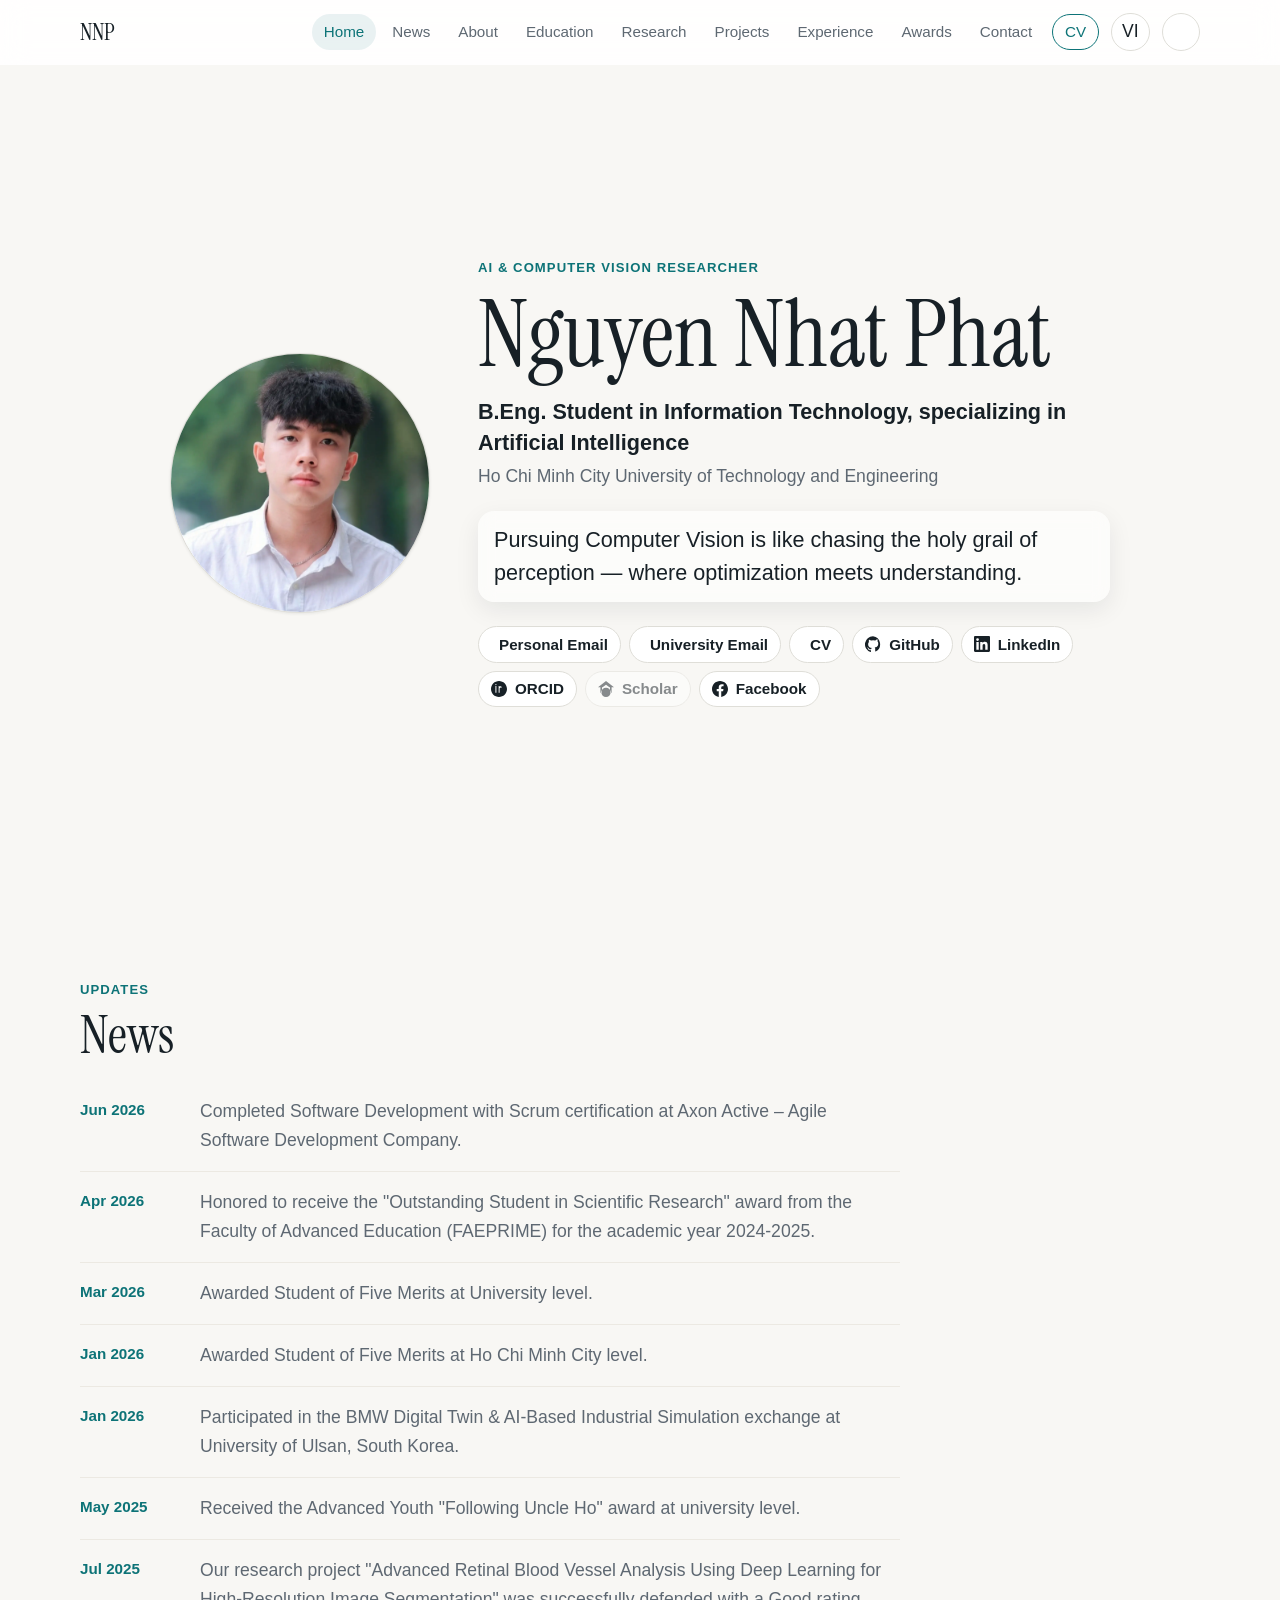
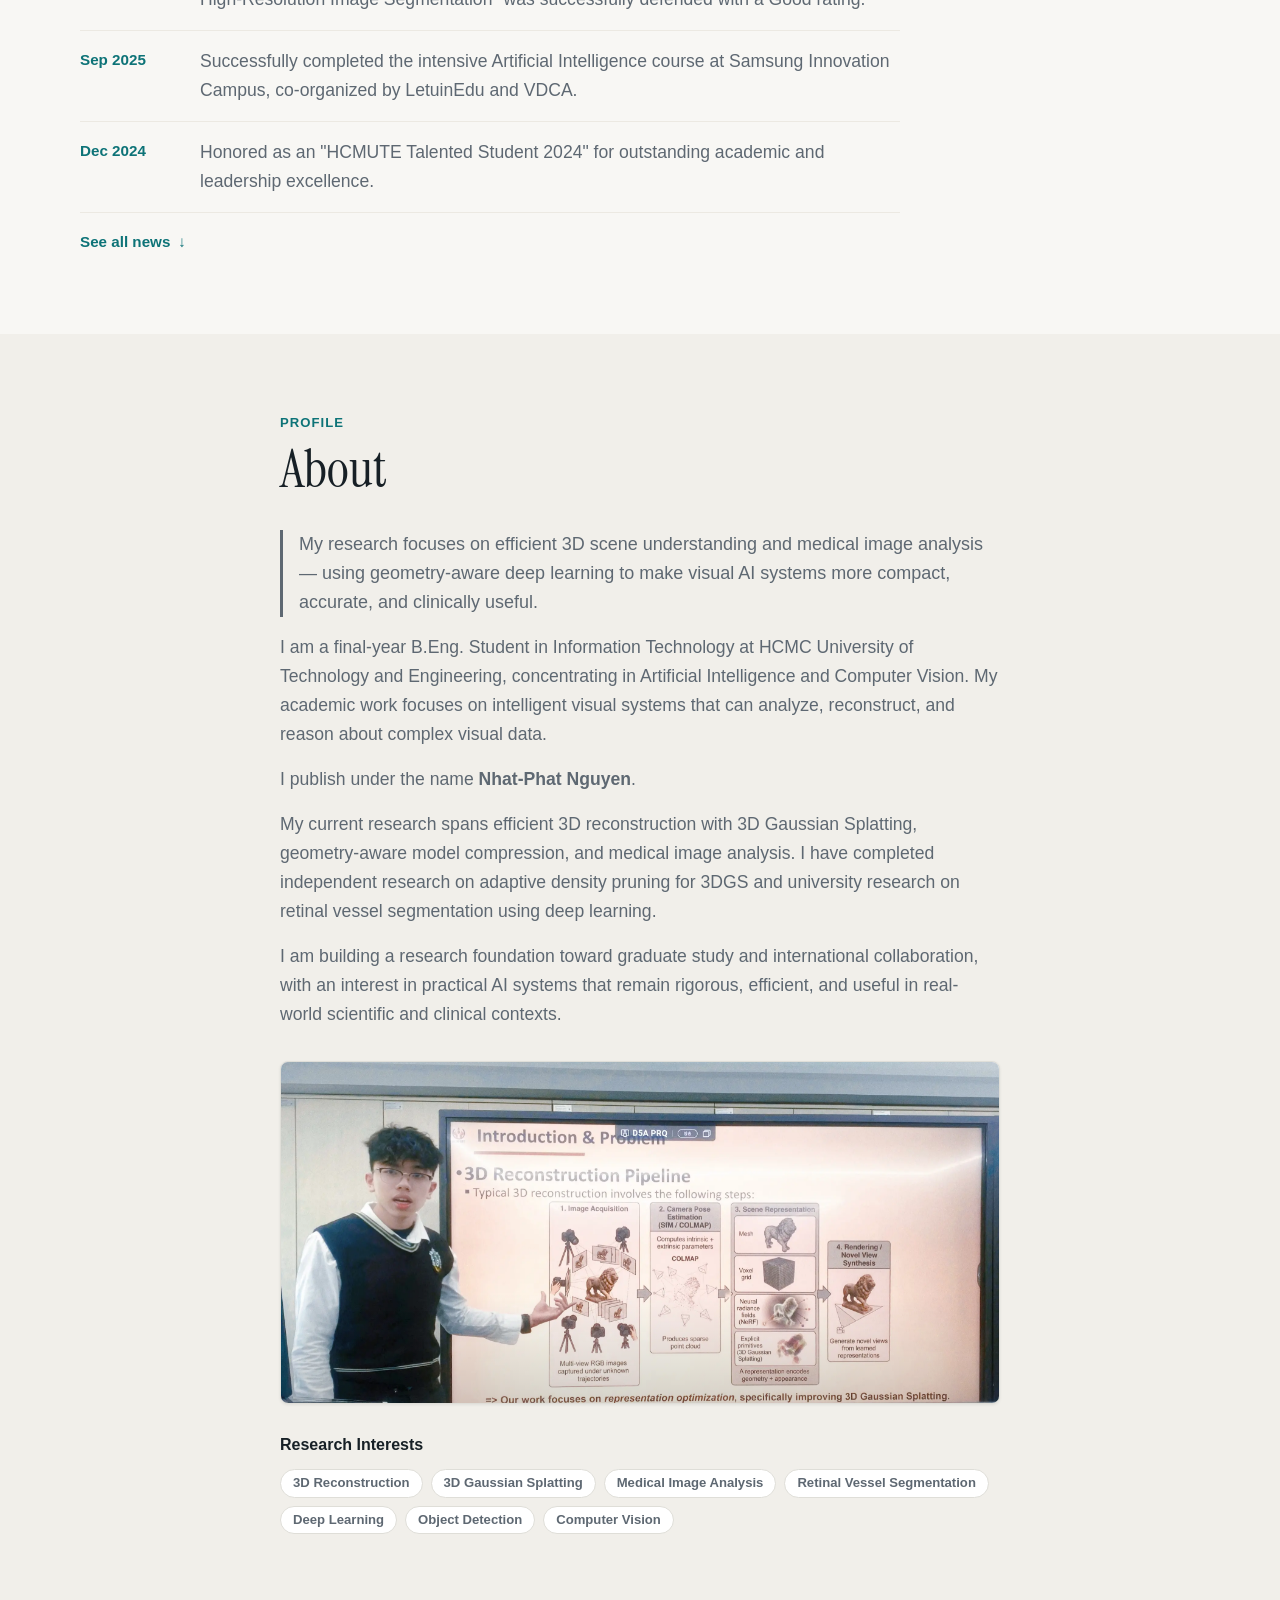
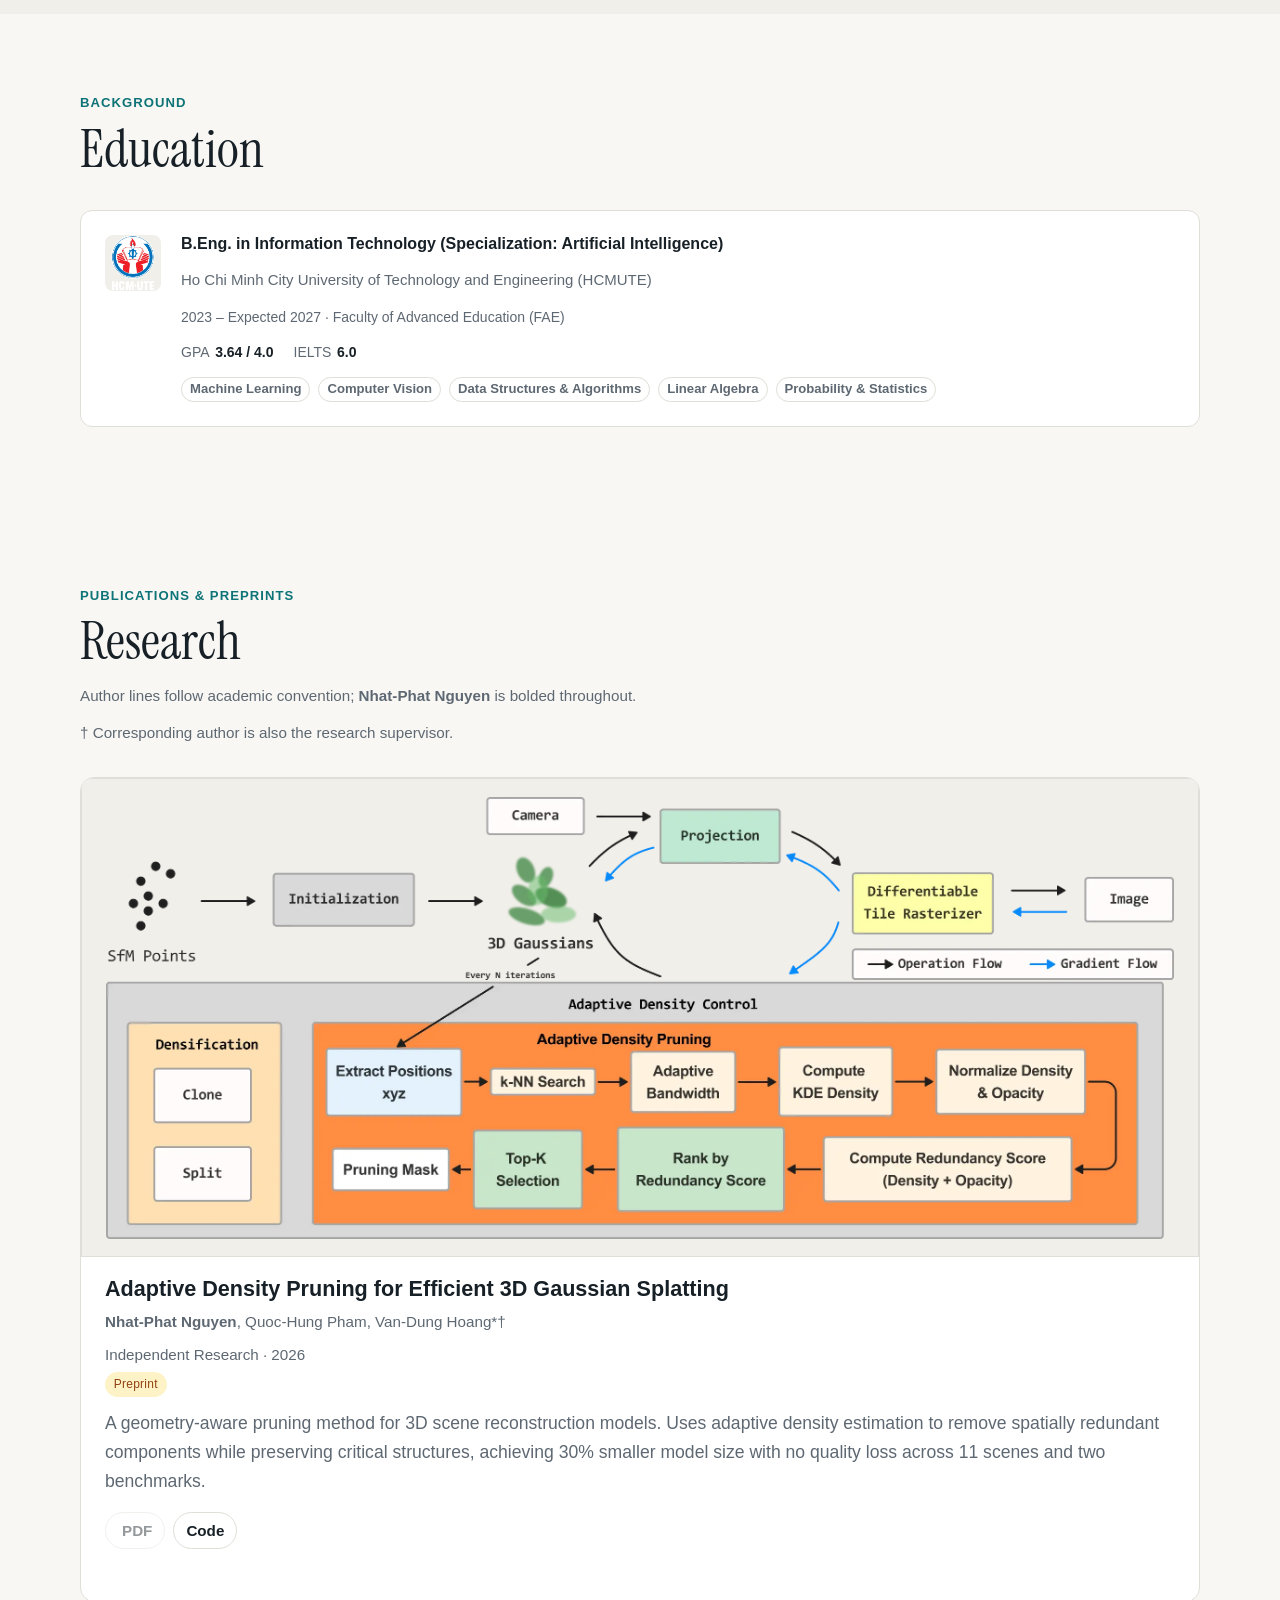
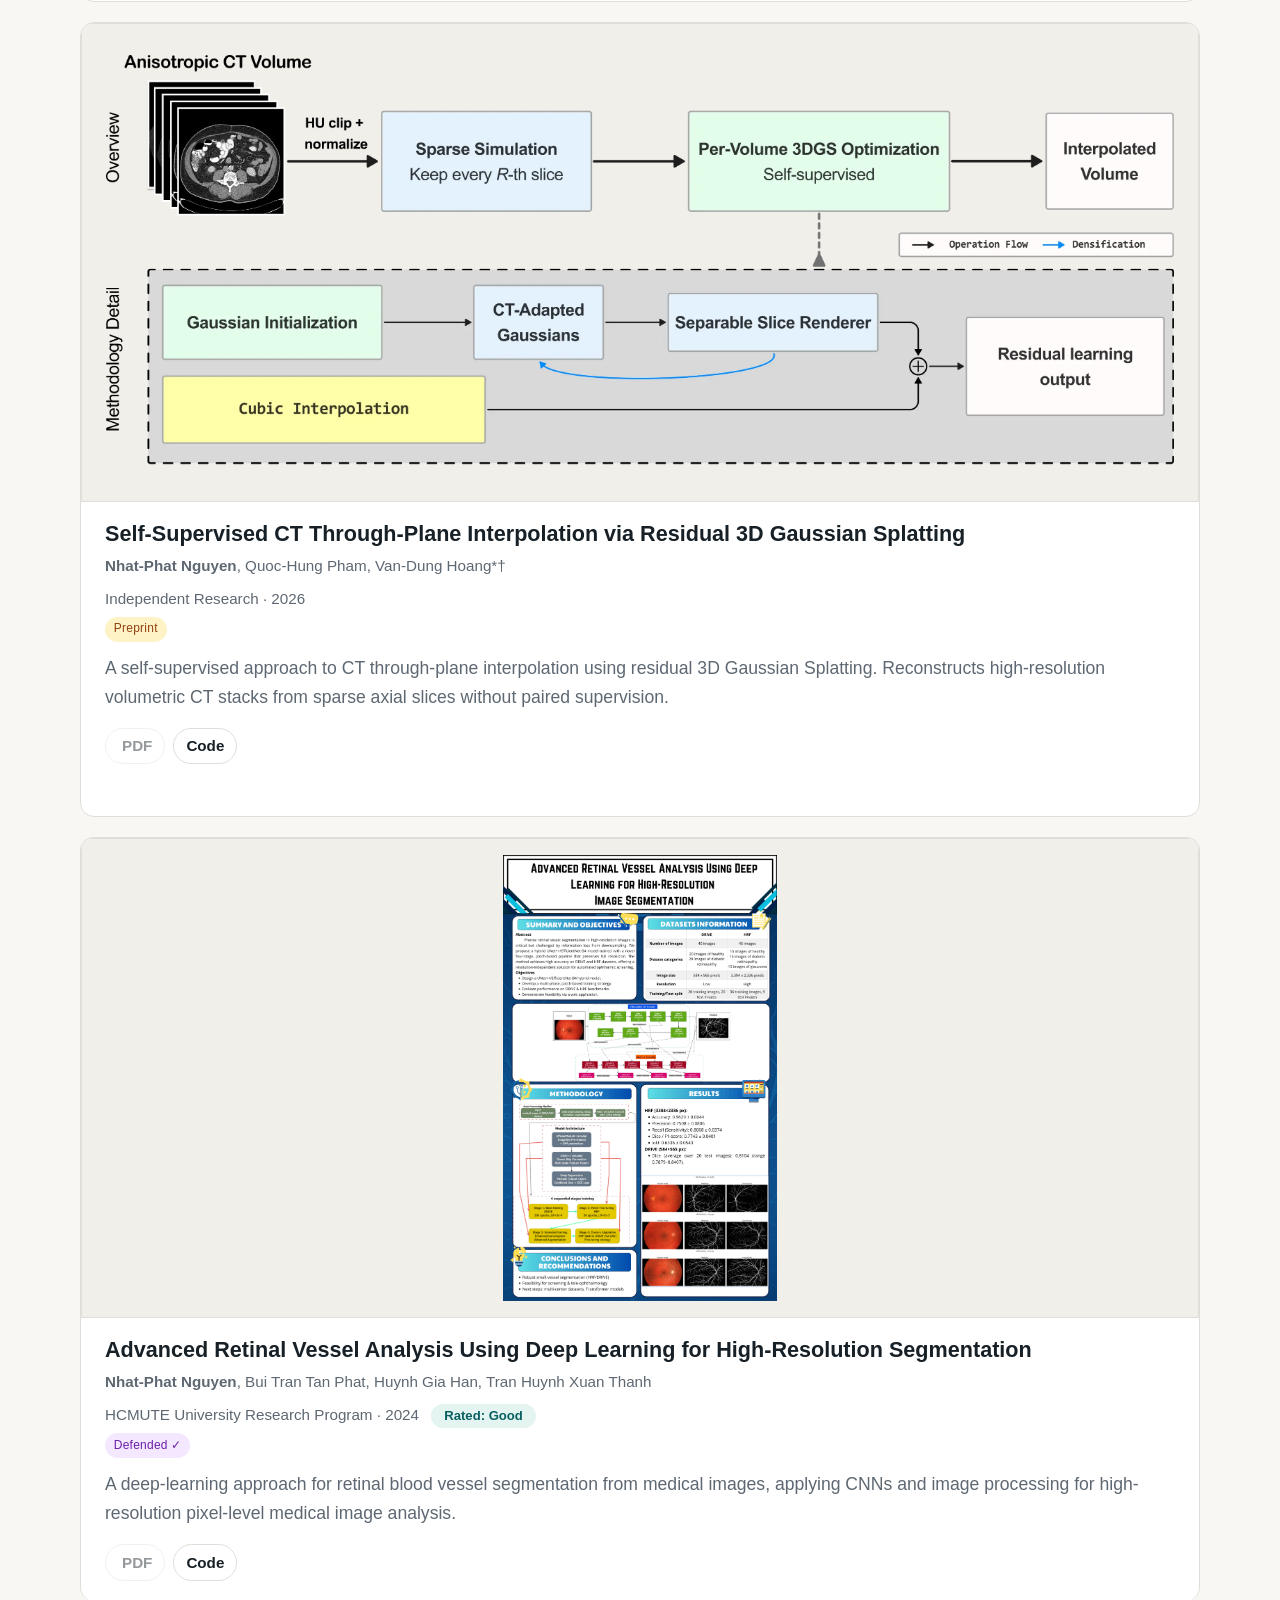
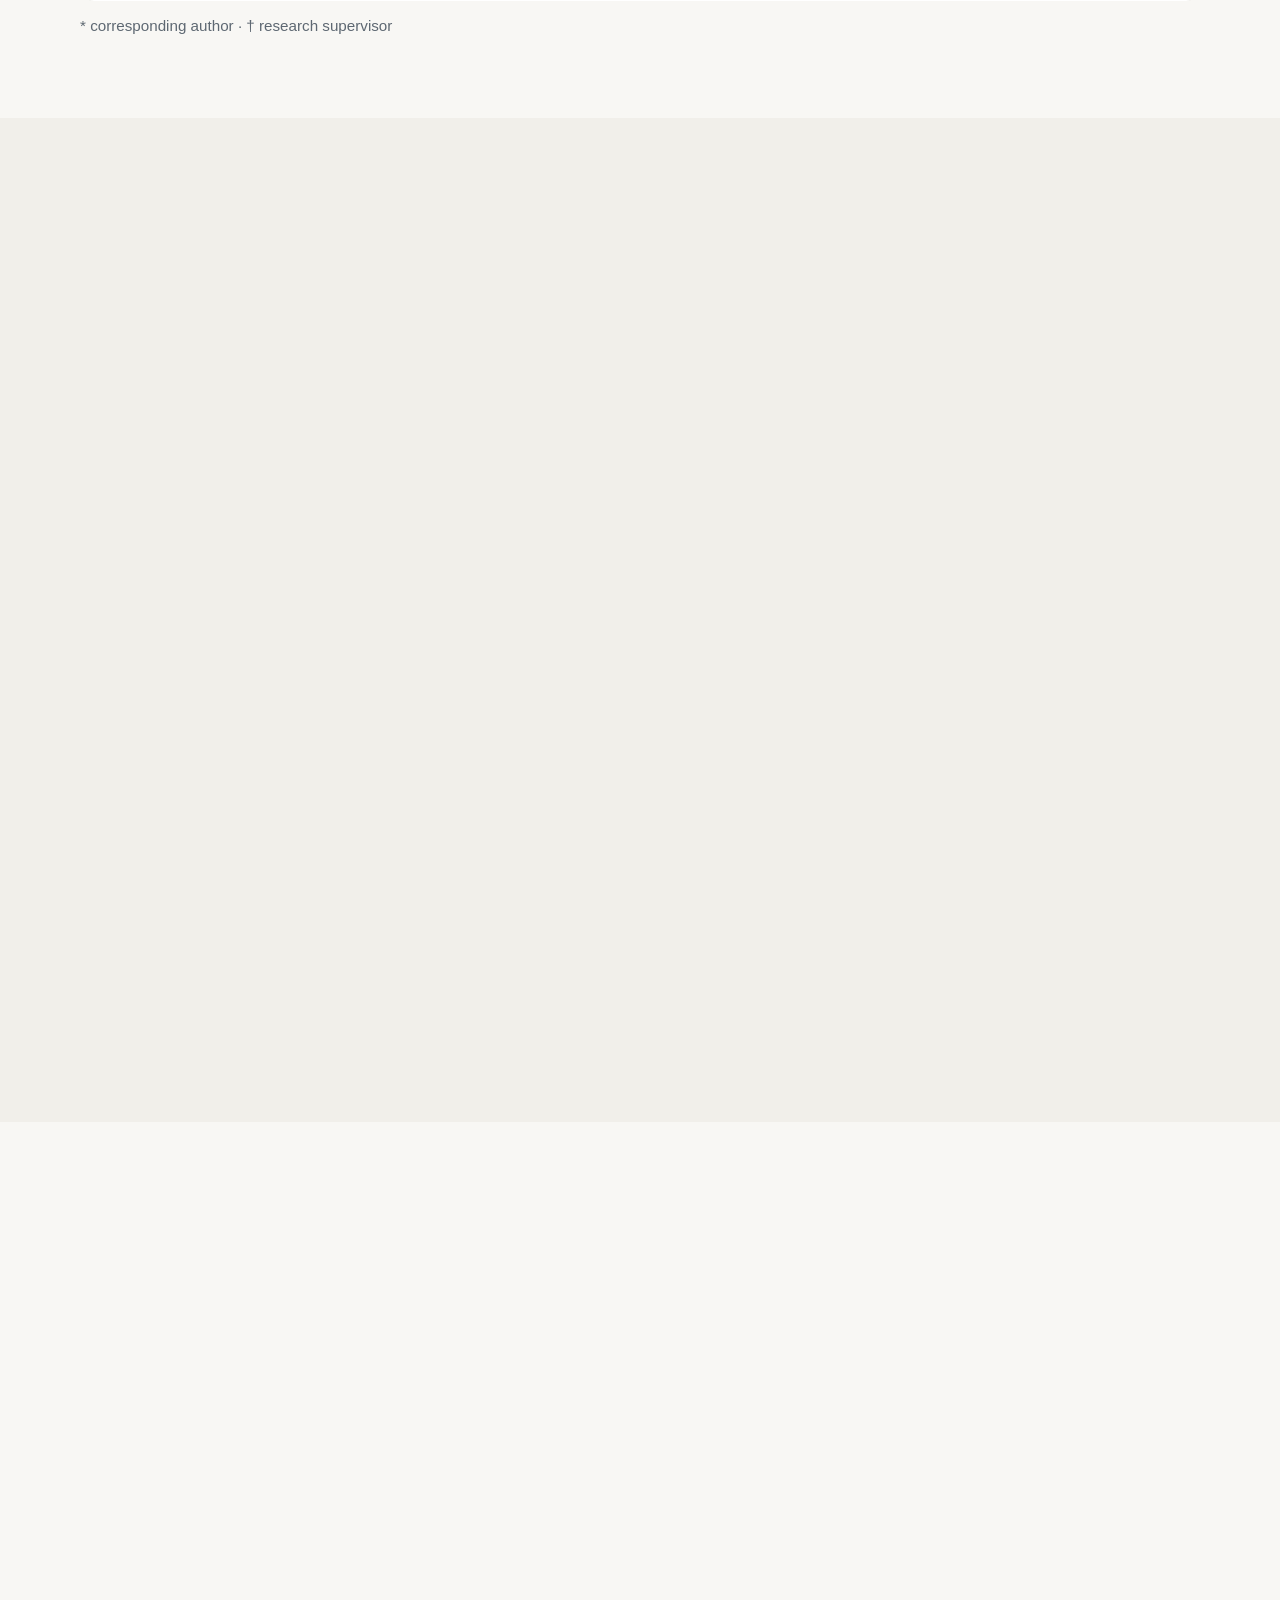
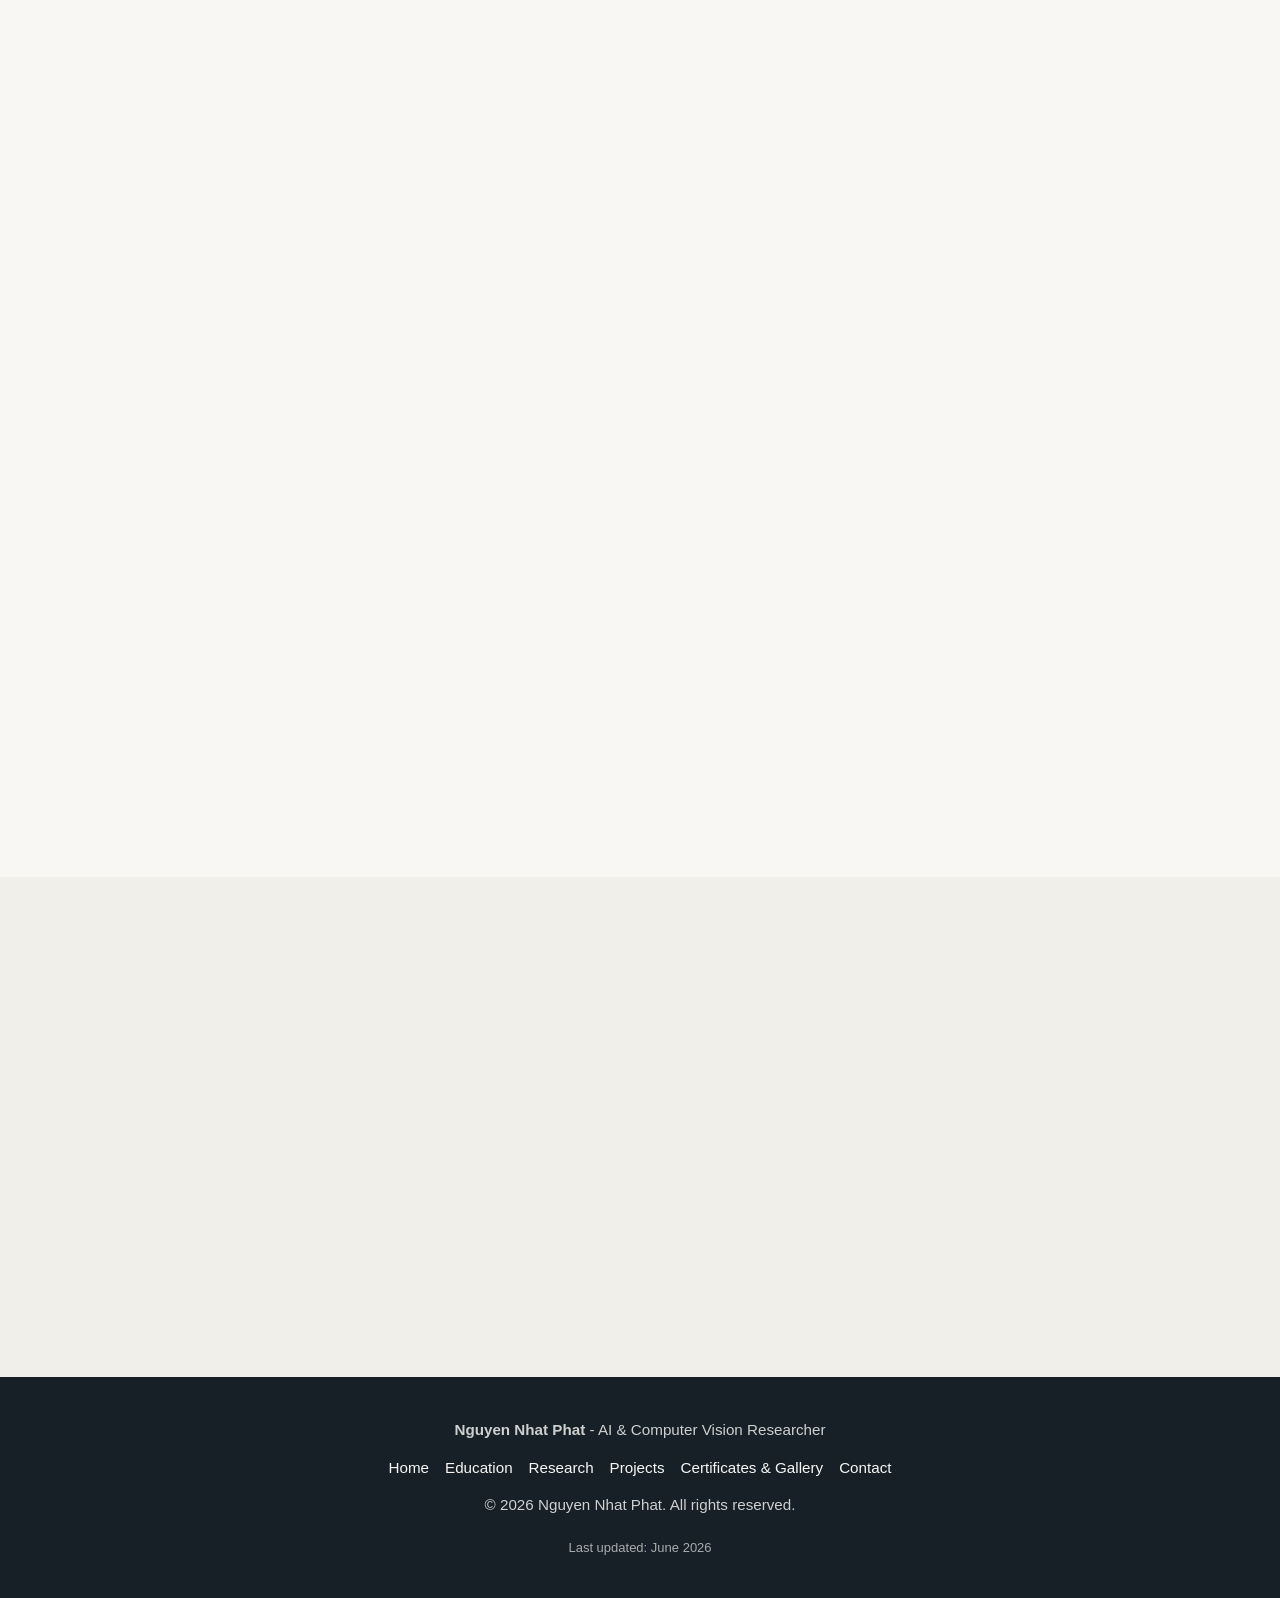
==== index.html @ 26b0b44f "feat: add system color scheme support and refine paper card layout, hover interactions, and responsi" ====
<!DOCTYPE html>
<html lang="en" data-theme="light">

<head>
  <meta charset="UTF-8">
  <meta name="viewport" content="width=device-width, initial-scale=1.0">
  <meta name="color-scheme" content="light dark">
  <title>Nguyen Nhat Phat | AI & Computer Vision Researcher</title>
  <meta name="description"
    content="Academic portfolio of Nguyen Nhat Phat, an AI and Computer Vision student at HCMUTE working on 3D reconstruction, 3D Gaussian Splatting, and medical image analysis.">
  <meta name="author" content="Nguyen Nhat Phat (Nhat-Phat Nguyen)">
  <meta name="robots" content="index, follow">
  <link rel="icon" type="image/x-icon" href="./assets/images/favicon/favicon.ico">
  <link rel="icon" type="image/svg+xml" href="./assets/images/favicon/favicon.svg">
  <link rel="icon" type="image/png" sizes="96x96" href="./assets/images/favicon/favicon-96x96.png">
  <link rel="apple-touch-icon" sizes="180x180" href="./assets/images/favicon/apple-touch-icon.png">
  <link rel="manifest" href="./assets/images/favicon/site.webmanifest">
  <meta name="theme-color" content="#0ea5e9">
  <link rel="canonical" href="https://phoenixevo.github.io/">

  <meta property="og:type" content="profile">
  <meta property="og:title" content="Nguyen Nhat Phat | AI & Computer Vision Researcher">
  <meta property="og:description"
    content="Third-year AI student at HCMUTE specializing in 3D Reconstruction, 3D Gaussian Splatting, Deep Learning, and Medical Image Analysis.">
  <meta property="og:image"
        content="https://phoenixevo.github.io/assets/images/og-cover.png">
  <meta property="og:image:width" content="1200">
  <meta property="og:image:height" content="630">
  <meta property="og:url" content="https://phoenixevo.github.io/">
  <meta property="og:locale" content="en_US">
  <meta property="og:site_name" content="Nguyen Nhat Phat">
  <meta name="twitter:title" content="Nguyen Nhat Phat | AI & Computer Vision Researcher">
  <meta name="twitter:description"
    content="Academic portfolio focused on 3D reconstruction, 3D Gaussian Splatting, and medical image analysis.">
  <meta name="twitter:image"
        content="https://phoenixevo.github.io/assets/images/og-cover.png">
  <meta name="twitter:card" content="summary_large_image">
  <meta name="twitter:site" content="@nguyennhatphat">

  <link rel="preconnect" href="https://fonts.googleapis.com">
  <link rel="preconnect" href="https://fonts.gstatic.com" crossorigin>
  <link rel="preconnect" href="https://api.fontshare.com">
  <link href="https://fonts.googleapis.com/css2?family=Instrument+Serif:ital@0;1&display=swap" rel="stylesheet">
  <link href="https://api.fontshare.com/v2/css?f[]=satoshi@300,400,500,700&display=swap" rel="stylesheet">
  <link rel="stylesheet" href="./style.css">
  <link rel="stylesheet" href="./print.css" media="print">
  <script src="https://unpkg.com/lucide@latest/dist/umd/lucide.js" defer></script>

  <script type="application/ld+json">
  {
    "@context": "https://schema.org",
    "@type": "Person",
    "name": "Nguyen Nhat Phat",
    "alternateName": "Nguyen Nhat Phat",
    "url": "https://phoenixevo.github.io/",
    "email": [
      "23110053@student.hcmute.edu.vn",
      "nhatphatnguyen.ai@gmail.com"
    ],
    "jobTitle": "B.Eng. Student in Information Technology, specializing in Artificial Intelligence",
    "affiliation": {
      "@type": "EducationalOrganization",
      "name": "HCMC University of Technology and Engineering",
      "url": "https://hcmute.edu.vn/"
    },
    "alumniOf": {
      "@type": "EducationalOrganization",
      "name": "HCMC University of Technology and Engineering",
      "url": "https://hcmute.edu.vn/"
    },
    "knowsAbout": [
      "Computer Vision",
      "3D Reconstruction",
      "3D Gaussian Splatting",
      "Deep Learning",
      "Medical Image Analysis",
      "Retinal Vessel Segmentation",
      "Object Detection"
    ],
    "sameAs": [
      "https://github.com/PhoenixEvo",
      "https://linkedin.com/in/nguyennhatphat1203",
      "https://facebook.com/nhatphst1203",
      "https://orcid.org/0009-0003-5580-3089"
    ]
  }
  </script>
</head>

<body>
  <a class="skip-link" href="#main" data-i18n="skip">Skip to main content</a>

  <header class="site-header" data-header>
    <nav class="nav" aria-label="Main navigation">
      <a class="nav-logo" href="#home" aria-label="Nguyen Nhat Phat home">NNP</a>

      <button class="nav-toggle" type="button" aria-label="Open navigation menu" aria-expanded="false"
        aria-controls="nav-menu" data-nav-toggle>
        <i data-lucide="menu" aria-hidden="true"></i>
      </button>

      <div class="nav-menu" id="nav-menu" data-nav-menu>
        <a class="nav-link" href="#home" data-i18n="nav.home">Home</a>
        <a class="nav-link" href="#news" data-i18n="nav.news">News</a>
        <a class="nav-link" href="#about" data-i18n="nav.about">About</a>
        <a class="nav-link" href="#education" data-i18n="nav.education">Education</a>
        <a class="nav-link" href="#research" data-i18n="nav.research">Research</a>
        <a class="nav-link" href="#projects" data-i18n="nav.projects">Projects</a>
        <a class="nav-link" href="#experience" data-i18n="nav.experience">Experience</a>
        <a class="nav-link" href="#awards" data-i18n="nav.awards">Awards</a>
        <a class="nav-link" href="#contact" data-i18n="nav.contact">Contact</a>
        <a class="nav-cv" href="./assets/cv/nguyen-nhat-phat-cv-2026.pdf" target="_blank" rel="noopener"
          data-i18n="nav.cv">CV</a>
      </div>

      <button class="language-toggle" type="button" aria-label="Switch to Vietnamese" data-lang-toggle>VI</button>
      <button class="theme-toggle" type="button" aria-label="Switch to dark mode" data-theme-toggle>
        <i data-lucide="moon" aria-hidden="true"></i>
      </button>
    </nav>
  </header>

  <main id="main">
    <section class="hero section-hero section-anchor" id="home">
      <div class="hero-video-bg" aria-hidden="true">
        <video class="hero-video--dark"
          src="https://d8j0ntlcm91z4.cloudfront.net/user_38xzZboKViGWJOttwIXH07lWA1P/hf_20260217_030345_246c0224-10a4-422c-b324-070b7c0eceda.mp4"
          autoplay loop muted playsinline preload="none"></video>
        <video class="hero-video--light"
          src="https://d8j0ntlcm91z4.cloudfront.net/user_38xzZboKViGWJOttwIXH07lWA1P/hf_20260228_065522_522e2295-ba22-457e-8fdb-fbcd68109c73.mp4"
          autoplay loop muted playsinline preload="none"></video>
        <div class="hero-video-overlay" aria-hidden="true"></div>
      </div>
      <canvas id="starry-canvas"></canvas>
      <div class="hero-inner reveal">
        <div class="hero-photo-frame">
          <img class="hero-photo" src="./assets/images/profile.webp" alt="Portrait of Nguyen Nhat Phat" width="260"
            height="260">
        </div>
        <div class="hero-copy">
          <p class="eyebrow" data-i18n="hero.eyebrow">AI & Computer Vision Researcher</p>
          <h1>Nguyen Nhat Phat</h1>
          <p class="hero-title" data-i18n="hero.title">B.Eng. Student in Information Technology, specializing in Artificial Intelligence</p>
          <p class="hero-affiliation">
            <a href="https://hcmute.edu.vn/" target="_blank" rel="noopener">Ho Chi Minh City University of Technology
              and Engineering</a>
          </p>
          <p class="hero-tagline" data-i18n="hero.tagline">Pursuing Computer Vision is like chasing the holy grail of perception — where optimization meets understanding.</p>
          <div class="quick-links" aria-label="Quick links">
            <a href="mailto:nhatphatnguyen.ai@gmail.com"><i data-lucide="mail" aria-hidden="true"></i><span
                data-i18n="hero.link.personal_email">Personal Email</span></a>
            <a href="mailto:23110053@student.hcmute.edu.vn"><i data-lucide="graduation-cap" aria-hidden="true"></i><span
                data-i18n="hero.link.university_email">University Email</span></a>
            <a href="./assets/cv/nguyen-nhat-phat-cv-2026.pdf" target="_blank" rel="noopener"><i data-lucide="file-text"
                aria-hidden="true"></i><span data-i18n="hero.link.cv">CV</span></a>
            <a href="https://github.com/PhoenixEvo" target="_blank" rel="noopener"><svg class="brand-icon"
                aria-hidden="true" viewBox="0 0 24 24" fill="currentColor">
                <path
                  d="M12 .5A12 12 0 0 0 8.2 23.9c.6.1.8-.3.8-.6v-2.1c-3.3.7-4-1.4-4-1.4-.5-1.4-1.3-1.8-1.3-1.8-1.1-.7.1-.7.1-.7 1.2.1 1.9 1.3 1.9 1.3 1.1 1.9 2.9 1.3 3.6 1 .1-.8.4-1.3.8-1.6-2.6-.3-5.4-1.3-5.4-5.9 0-1.3.5-2.4 1.2-3.2-.1-.3-.5-1.6.1-3.2 0 0 1-.3 3.3 1.2a11.4 11.4 0 0 1 6 0C17.6 4.4 18.6 4.7 18.6 4.7c.6 1.6.2 2.9.1 3.2.8.8 1.2 1.9 1.2 3.2 0 4.6-2.8 5.6-5.4 5.9.4.4.8 1.1.8 2.2v3.3c0 .3.2.7.8.6A12 12 0 0 0 12 .5Z" />
              </svg><span data-i18n="hero.link.github">GitHub</span></a>
            <a href="https://linkedin.com/in/nguyennhatphat1203" target="_blank" rel="noopener"><svg
                class="brand-icon" aria-hidden="true" viewBox="0 0 24 24" fill="currentColor">
                <path
                  d="M20.45 20.45h-3.56v-5.58c0-1.33-.03-3.04-1.85-3.04-1.85 0-2.14 1.45-2.14 2.95v5.67H9.34V9h3.42v1.56h.05c.48-.9 1.64-1.85 3.37-1.85 3.6 0 4.27 2.37 4.27 5.46v6.28ZM5.32 7.43a2.06 2.06 0 1 1 0-4.12 2.06 2.06 0 0 1 0 4.12ZM7.1 20.45H3.54V9H7.1v11.45ZM22.23 0H1.77C.79 0 0 .77 0 1.72v20.56C0 23.23.79 24 1.77 24h20.46c.98 0 1.77-.77 1.77-1.72V1.72C24 .77 23.2 0 22.23 0Z" />
              </svg><span data-i18n="hero.link.linkedin">LinkedIn</span></a>
            <a href="https://orcid.org/0009-0003-5580-3089" target="_blank" rel="noopener">
              <svg aria-hidden="true" width="16" height="16" viewBox="0 0 256 256" fill="currentColor"
                xmlns="http://www.w3.org/2000/svg">
                <path
                  d="M128 0C57.3 0 0 57.3 0 128s57.3 128 128 128 128-57.3 128-128S198.7 0 128 0zM86.3 186.2H70.9V79.1h15.4v107.1zM78.6 66.9c-5.4 0-9.8-4.5-9.8-9.9s4.4-9.9 9.8-9.9 9.8 4.5 9.8 9.9-4.4 9.9-9.8 9.9zM190.4 186.2h-15.4v-52c0-12.4-.2-28.4-17.3-28.4-17.3 0-20 13.5-20 27.4v53h-15.4V79.1h14.8v14.6h.2c2.1-3.9 7.1-8 14.6-8 15.6 0 18.5 10.3 18.5 23.6v77z" />
              </svg>
              <span data-i18n="hero.link.orcid">ORCID</span>
            </a>
            <a href="#" aria-label="Google Scholar profile (coming soon)" title="Google Scholar – coming soon"
              style="pointer-events: none; opacity: 0.5;">
              <svg aria-hidden="true" width="16" height="16" viewBox="0 0 24 24" fill="currentColor"
                xmlns="http://www.w3.org/2000/svg">
                <path
                  d="M12 24a7 7 0 1 1 0-14 7 7 0 0 1 0 14zm0-24L0 9.5h3.6v8H6v-8h.8L12 5.8l5.2 3.7H18v8h2.4v-8H24L12 0z" />
              </svg>
              <span data-i18n="hero.link.scholar">Scholar</span>
            </a>
            <a href="https://facebook.com/nhatphst1203" target="_blank" rel="noopener"><svg class="brand-icon"
                aria-hidden="true" viewBox="0 0 24 24" fill="currentColor">
                <path
                  d="M24 12.07C24 5.4 18.63 0 12 0S0 5.4 0 12.07C0 18.1 4.39 23.1 10.13 24v-8.44H7.08v-3.49h3.05V9.41c0-3.02 1.79-4.69 4.53-4.69 1.31 0 2.68.24 2.68.24v2.96h-1.51c-1.49 0-1.96.93-1.96 1.89v2.26h3.33l-.53 3.49h-2.8V24C19.61 23.1 24 18.1 24 12.07Z" />
              </svg><span data-i18n="hero.link.facebook">Facebook</span></a>
          </div>
        </div>
      </div>
    </section>

    <section class="section section-anchor" id="news" aria-labelledby="news-title">
      <div class="container reveal">
        <div class="section-heading">
          <p class="section-kicker" data-i18n="news.kicker">Updates</p>
          <h2 id="news-title" data-i18n="news.heading">News</h2>
        </div>
        <ol class="news-list" id="news-list"></ol>
        <button class="news-toggle" type="button" data-news-toggle aria-expanded="false"
          data-i18n="news.see_all">See all news</button>
      </div>
    </section>

    <section class="section section-muted section-anchor" id="about" aria-labelledby="about-title">
      <div class="container narrow reveal">
        <div class="section-heading">
          <p class="section-kicker" data-i18n="about.kicker">Profile</p>
          <h2 id="about-title" data-i18n="about.heading">About</h2>
        </div>
        <div class="prose">
          <p class="research-statement" data-i18n="about.statement">My research focuses on efficient 3D scene understanding and medical image analysis — using geometry-aware deep learning to make visual AI systems more compact, accurate, and clinically useful.</p>
          <p data-i18n="about.p1">I am a final-year B.Eng. Student in Information Technology at HCMC University of Technology and Engineering, concentrating in Artificial Intelligence and Computer Vision. My academic work focuses on intelligent visual systems that can analyze, reconstruct, and reason about complex visual data.</p>
          <p><span data-i18n="about.publish_name.before">I publish under the name</span> <strong>Nhat-Phat Nguyen</strong><span data-i18n="about.publish_name.after">.</span></p>
          <p data-i18n="about.p2">My current research spans efficient 3D reconstruction with 3D Gaussian Splatting, geometry-aware model compression, and medical image analysis. I have completed independent research on adaptive density pruning for 3DGS and university research on retinal vessel segmentation using deep learning.</p>
          <p data-i18n="about.p3">I am building a research foundation toward graduate study and international collaboration, with an interest in practical AI systems that remain rigorous, efficient, and useful in real-world scientific and clinical contexts.</p>
        </div>
        <figure class="about-figure">
          <img src="./assets/images/about.webp" alt="Nguyen Nhat Phat presenting academic and AI research work"
            width="2315" height="1101" loading="lazy">
        </figure>
        <div class="interest-block">
          <h3 data-i18n="about.interests">Research Interests</h3>
          <div class="tag-list">
            <span data-i18n="interest.3d_reconstruction">3D Reconstruction</span>
            <span>3D Gaussian Splatting</span>
            <span data-i18n="interest.medical_image">Medical Image Analysis</span>
            <span data-i18n="interest.retinal">Retinal Vessel Segmentation</span>
            <span data-i18n="interest.deep_learning">Deep Learning</span>
            <span data-i18n="interest.object_detection">Object Detection</span>
            <span data-i18n="interest.computer_vision">Computer Vision</span>
          </div>
        </div>
      </div>
    </section>

    <section class="section section-anchor" id="education" aria-labelledby="education-title">
      <div class="container reveal">
        <div class="section-heading">
          <p class="section-kicker" data-i18n="education.kicker">Background</p>
          <h2 id="education-title" data-i18n="education.heading">Education</h2>
        </div>
        <div class="education-list">
          <article class="education-item">
            <div class="education-logo">
              <img src="./assets/images/hcmute-logo.webp" alt="HCMUTE logo" width="56" height="56" loading="lazy"
                onerror="this.style.display='none'">
            </div>
            <div class="education-body">
              <h3 data-i18n="education.degree">B.Eng. in Information Technology (Specialization: Artificial Intelligence)</h3>
              <p class="education-school">
                <a href="https://hcmute.edu.vn/" target="_blank" rel="noopener">Ho Chi Minh City University of Technology and Engineering (HCMUTE)</a>
              </p>
              <p class="education-meta" data-i18n="education.meta">2023 – Expected 2027 · Faculty of Advanced Education (FAE)</p>
              <div class="education-stats">
                <span class="education-stat">
                  <span data-i18n="education.gpa_label">GPA</span>
                  <strong>3.64 / 4.0</strong>
                </span>
                <span class="education-stat">
                  <span data-i18n="education.ielts_label">IELTS</span>
                  <strong>6.0</strong>
                </span>
              </div>
              <div class="tag-list compact">
                <span>Machine Learning</span>
                <span>Computer Vision</span>
                <span>Data Structures & Algorithms</span>
                <span>Linear Algebra</span>
                <span>Probability & Statistics</span>
              </div>
            </div>
          </article>
        </div>
      </div>
    </section>

    <section class="section section-anchor" id="research" aria-labelledby="research-title">
      <div class="container reveal">
        <div class="section-heading">
          <p class="section-kicker" data-i18n="research.kicker">Publications & Preprints</p>
          <h2 id="research-title" data-i18n="research.heading">Research</h2>
          <p class="section-note"><span data-i18n="research.note.before">Author lines follow academic convention;</span>
            <strong>Nhat-Phat Nguyen</strong> <span data-i18n="research.note.after">is bolded throughout.</span>
          </p>
          <p class="section-note" data-i18n="research.supervisor_note">† Corresponding author is also the research supervisor.</p>
        </div>

        <div class="paper-list" id="paper-list"></div>
        <p class="section-note" data-i18n="research.corresponding_note">* corresponding author · † research supervisor</p>
      </div>
    </section>

    <section class="section section-muted section-anchor" id="projects" aria-labelledby="projects-title">
      <div class="container reveal">
        <div class="section-heading">
          <p class="section-kicker" data-i18n="projects.kicker">Open-Source & Coursework</p>
          <h2 id="projects-title" data-i18n="projects.heading">Projects</h2>
        </div>
        <div class="project-grid" id="project-grid"></div>
      </div>
    </section>

    <section class="section section-anchor" id="experience" aria-labelledby="experience-title">
      <div class="container reveal">
        <div class="section-heading">
          <p class="section-kicker" data-i18n="experience.kicker">Academic Life</p>
          <h2 id="experience-title" data-i18n="experience.heading">Experience</h2>
        </div>
        <div class="experience-grid">
          <article class="experience-item detail-card" data-detail-id="bmw-program" tabindex="0" role="button"
            aria-haspopup="dialog">
            <p class="experience-type" data-i18n="experience.exchange.type">International Exchange</p>
            <h3>BMW Program - Digital Twin & AI-Based Industrial Simulation</h3>
            <p data-i18n="experience.exchange.meta">University of Ulsan, South Korea &middot; <time datetime="2026-01">January 2026</time></p>
            <p data-i18n="experience.exchange.desc">Inbound academic exchange focused on digital twins and AI-based
              industrial simulation.</p>
            <button class="detail-link" type="button" data-detail-id="bmw-program"
              data-i18n="details.see">See details</button>
          </article>
          <article class="experience-item detail-card" data-detail-id="youth-union" tabindex="0" role="button"
            aria-haspopup="dialog">
            <p class="experience-type" data-i18n="experience.leadership.type">Leadership</p>
            <h3 data-i18n="experience.leadership.title">Youth Union Secretary</h3>
            <p data-i18n="experience.leadership.meta">Class 23110FIE1, HCMUTE &middot; <time datetime="2023">2023</time>–Present</p>
            <p data-i18n="experience.leadership.desc">Class-level youth leadership role supporting student activities,
              academic communication, and community engagement.</p>
            <button class="detail-link" type="button" data-detail-id="youth-union"
              data-i18n="details.see">See details</button>
          </article>
          <article class="experience-item detail-card" data-detail-id="volunteer-community" tabindex="0" role="button"
            aria-haspopup="dialog">
            <p class="experience-type" data-i18n="experience.volunteer.type">Volunteer & Community</p>
            <h3 data-i18n="experience.volunteer.title">Campus and Social Activities</h3>
            <p data-i18n="experience.volunteer.desc">Spring Volunteer Campaigns, Exam Season Support Program, and HCMUTE
              Running 21km completion in 2024.</p>
            <p data-i18n="experience.volunteer.score">Volunteer social work score: 99/100 for 2024-2025.</p>
            <button class="detail-link" type="button" data-detail-id="volunteer-community"
              data-i18n="details.see">See details</button>
          </article>
        </div>
      </div>
    </section>

    <section class="section section-muted section-anchor" id="awards" aria-labelledby="awards-title">
      <div class="container reveal">
        <div class="section-heading">
          <p class="section-kicker" data-i18n="awards.kicker">Recognition</p>
          <h2 id="awards-title" data-i18n="awards.heading">Awards</h2>
        </div>
        <div class="table-wrap">
          <table>
            <caption class="sr-only" data-i18n="awards.caption">Awards and honors for Nguyen Nhat Phat</caption>
            <thead>
              <tr>
                <th scope="col" data-i18n="awards.table.year">Year</th>
                <th scope="col" data-i18n="awards.table.award">Award</th>
                <th scope="col" data-i18n="awards.table.level">Level</th>
                <th scope="col" data-i18n="awards.table.details">Details</th>
              </tr>
            </thead>
            <tbody id="awards-tbody"></tbody>
          </table>
        </div>
      </div>
    </section>

    <section class="section section-anchor" id="certificates" aria-labelledby="certificates-title">
      <div class="container reveal">
        <div class="section-heading">
          <p class="section-kicker" data-i18n="gallery.kicker">Certificates</p>
          <h2 id="certificates-title" data-i18n="gallery.heading">Certificates & Gallery</h2>
        </div>
        <div class="cert-carousel" data-cert-carousel data-gallery aria-label="Certificates gallery">
          <button class="cert-carousel__btn cert-carousel__btn--prev" type="button" aria-label="Previous certificate"
            data-carousel-prev><i data-lucide="chevron-left" aria-hidden="true"></i></button>
          <div class="cert-carousel__track" data-carousel-track></div>
          <button class="cert-carousel__btn cert-carousel__btn--next" type="button" aria-label="Next certificate"
            data-carousel-next><i data-lucide="chevron-right" aria-hidden="true"></i></button>
          <div class="cert-carousel__dots" data-carousel-dots aria-hidden="true"></div>
        </div>
      </div>
    </section>

    <section class="section section-anchor" id="skills" aria-labelledby="skills-title">
      <div class="container reveal">
        <div class="section-heading">
          <p class="section-kicker" data-i18n="skills.kicker">Toolkit</p>
          <h2 id="skills-title" data-i18n="skills.heading">Skills</h2>
        </div>
        <div class="skills-grid">
          <article>
            <h3 data-i18n="skills.languages">Languages</h3>
            <div class="tag-list"><span>Python</span><span>C++</span><span>C#</span><span>SQL</span></div>
          </article>
          <article>
            <h3 data-i18n="skills.ml">ML / Deep Learning</h3>
            <div class="tag-list"><span>PyTorch</span><span>TensorFlow</span><span>Scikit-learn</span><span>HuggingFace
                Transformers</span><span>CUDA</span><span>Weights & Biases</span></div>
          </article>
          <article>
            <h3 data-i18n="skills.cv">Computer Vision</h3>
            <div class="tag-list"><span>OpenCV</span><span>3D Gaussian Splatting</span><span>COLMAP</span><span>CNNs</span><span>Object Detection</span><span>Image Segmentation</span></div>
          </article>
          <article>
            <h3 data-i18n="skills.tools">Tools & Platforms</h3>
            <div class="tag-list"><span>Git</span><span>GitHub</span><span>Docker</span><span>Kaggle</span><span>Google
                Colab</span><span>Jupyter Notebook</span><span>VS Code</span></div>
          </article>
          <article>
            <h3 data-i18n="skills.web">Database & Web</h3>
            <div class="tag-list"><span>MySQL</span><span>HTML</span><span>CSS</span></div>
          </article>
          <article>
            <h3 data-i18n="skills.soft">Languages & Soft Skills</h3>
            <div class="tag-list"><span data-i18n="skill.vietnamese">Vietnamese</span><span
                data-i18n="skill.english">English</span><span data-i18n="skill.teamwork">Teamwork</span><span
                data-i18n="skill.leadership">Leadership</span><span
                data-i18n="skill.problem_solving">Problem-Solving</span></div>
          </article>
        </div>
      </div>
    </section>

    <section class="section section-muted section-anchor" id="contact" aria-labelledby="contact-title">
      <div class="container narrow contact reveal">
        <div class="section-heading">
          <p class="section-kicker" data-i18n="contact.kicker">Get in Touch</p>
          <h2 id="contact-title" data-i18n="contact.heading">Contact</h2>
        </div>
        <p data-i18n="contact.text">Open to research collaborations, internship opportunities, and academic discussions
          in AI, Computer Vision, 3D reconstruction, and medical image analysis.</p>
        <a class="contact-button" href="mailto:nhatphatnguyen.ai@gmail.com"><i data-lucide="mail"
            aria-hidden="true"></i><span data-i18n="contact.personal_label">Personal:</span>
          nhatphatnguyen.ai@gmail.com</a>
        <div class="contact-links" aria-label="Social links">
          <a href="mailto:23110053@student.hcmute.edu.vn"><i data-lucide="graduation-cap" aria-hidden="true"></i><span
              data-i18n="contact.university_label">University:</span> 23110053@student.hcmute.edu.vn</a>
          <a href="https://github.com/PhoenixEvo" target="_blank" rel="noopener"><svg class="brand-icon"
              aria-hidden="true" viewBox="0 0 24 24" fill="currentColor">
              <path
                d="M12 .5A12 12 0 0 0 8.2 23.9c.6.1.8-.3.8-.6v-2.1c-3.3.7-4-1.4-4-1.4-.5-1.4-1.3-1.8-1.3-1.8-1.1-.7.1-.7.1-.7 1.2.1 1.9 1.3 1.9 1.3 1.1 1.9 2.9 1.3 3.6 1 .1-.8.4-1.3.8-1.6-2.6-.3-5.4-1.3-5.4-5.9 0-1.3.5-2.4 1.2-3.2-.1-.3-.5-1.6.1-3.2 0 0 1-.3 3.3 1.2a11.4 11.4 0 0 1 6 0C17.6 4.4 18.6 4.7 18.6 4.7c.6 1.6.2 2.9.1 3.2.8.8 1.2 1.9 1.2 3.2 0 4.6-2.8 5.6-5.4 5.9.4.4.8 1.1.8 2.2v3.3c0 .3.2.7.8.6A12 12 0 0 0 12 .5Z" />
            </svg><span data-i18n="hero.link.github">GitHub</span></a>
          <a href="https://linkedin.com/in/nguyennhatphat1203" target="_blank" rel="noopener"><svg class="brand-icon"
              aria-hidden="true" viewBox="0 0 24 24" fill="currentColor">
              <path
                d="M20.45 20.45h-3.56v-5.58c0-1.33-.03-3.04-1.85-3.04-1.85 0-2.14 1.45-2.14 2.95v5.67H9.34V9h3.42v1.56h.05c.48-.9 1.64-1.85 3.37-1.85 3.6 0 4.27 2.37 4.27 5.46v6.28ZM5.32 7.43a2.06 2.06 0 1 1 0-4.12 2.06 2.06 0 0 1 0 4.12ZM7.1 20.45H3.54V9H7.1v11.45ZM22.23 0H1.77C.79 0 0 .77 0 1.72v20.56C0 23.23.79 24 1.77 24h20.46c.98 0 1.77-.77 1.77-1.72V1.72C24 .77 23.2 0 22.23 0Z" />
            </svg><span data-i18n="hero.link.linkedin">LinkedIn</span></a>
          <a href="#" aria-label="Google Scholar profile (coming soon)" title="Google Scholar – coming soon"
            style="pointer-events: none; opacity: 0.5;">
            <svg aria-hidden="true" width="16" height="16" viewBox="0 0 24 24" fill="currentColor"
              xmlns="http://www.w3.org/2000/svg">
              <path
                d="M12 24a7 7 0 1 1 0-14 7 7 0 0 1 0 14zm0-24L0 9.5h3.6v8H6v-8h.8L12 5.8l5.2 3.7H18v8h2.4v-8H24L12 0z" />
            </svg>
            <span data-i18n="hero.link.scholar">Scholar</span>
          </a>
          <a href="https://facebook.com/nhatphst1203" target="_blank" rel="noopener"><svg class="brand-icon"
              aria-hidden="true" viewBox="0 0 24 24" fill="currentColor">
              <path
                d="M24 12.07C24 5.4 18.63 0 12 0S0 5.4 0 12.07C0 18.1 4.39 23.1 10.13 24v-8.44H7.08v-3.49h3.05V9.41c0-3.02 1.79-4.69 4.53-4.69 1.31 0 2.68.24 2.68.24v2.96h-1.51c-1.49 0-1.96.93-1.96 1.89v2.26h3.33l-.53 3.49h-2.8V24C19.61 23.1 24 18.1 24 12.07Z" />
            </svg><span data-i18n="hero.link.facebook">Facebook</span></a>
          <a href="https://orcid.org/0009-0003-5580-3089" target="_blank" rel="noopener">
            <svg aria-hidden="true" width="16" height="16" viewBox="0 0 256 256" fill="currentColor"
              xmlns="http://www.w3.org/2000/svg">
              <path
                d="M128 0C57.3 0 0 57.3 0 128s57.3 128 128 128 128-57.3 128-128S198.7 0 128 0zM86.3 186.2H70.9V79.1h15.4v107.1zM78.6 66.9c-5.4 0-9.8-4.5-9.8-9.9s4.4-9.9 9.8-9.9 9.8 4.5 9.8 9.9-4.4 9.9-9.8 9.9zM190.4 186.2h-15.4v-52c0-12.4-.2-28.4-17.3-28.4-17.3 0-20 13.5-20 27.4v53h-15.4V79.1h14.8v14.6h.2c2.1-3.9 7.1-8 14.6-8 15.6 0 18.5 10.3 18.5 23.6v77z" />
            </svg>
            <span data-i18n="hero.link.orcid">ORCID</span>
          </a>
        </div>
      </div>
    </section>
  </main>

  <footer class="footer">
    <div class="container footer-inner">
      <p><strong>Nguyen Nhat Phat</strong> <span data-i18n="footer.role">- AI & Computer Vision Researcher</span></p>
      <nav aria-label="Footer navigation">
        <a href="#home" data-i18n="nav.home">Home</a>
        <a href="#education" data-i18n="nav.education">Education</a>
        <a href="#research" data-i18n="nav.research">Research</a>
        <a href="#projects" data-i18n="nav.projects">Projects</a>
        <a href="#certificates" data-i18n="gallery.heading">Certificates & Gallery</a>
        <a href="#contact" data-i18n="nav.contact">Contact</a>
      </nav>
      <p>&copy; 2026 Nguyen Nhat Phat. <span data-i18n="footer.rights">All rights reserved.</span></p>
      <p class="footer-updated"><span data-i18n="footer.updated">Last updated:</span> <time datetime="2026-06-01">June 2026</time></p>
    </div>
  </footer>

  <div class="detail-modal" data-detail-modal hidden>
    <div class="detail-modal__backdrop" data-modal-close></div>
    <section class="detail-modal__panel" role="dialog" aria-modal="true" aria-labelledby="detail-modal-title"
      tabindex="-1">
      <header class="detail-modal__header">
        <h2 id="detail-modal-title" data-modal-title></h2>
        <button class="modal-close" type="button" aria-label="Close details" data-modal-close>
          <i data-lucide="x" aria-hidden="true"></i>
        </button>
      </header>
      <div class="detail-gallery" data-modal-gallery></div>
      <div class="detail-meta">
        <p class="detail-org" data-modal-org></p>
        <p class="detail-date" data-modal-date></p>
      </div>
      <p class="detail-description" data-modal-description></p>
      <div class="tag-list detail-tags" data-modal-tags></div>
      <a class="detail-external" href="#" target="_blank" rel="noopener" data-modal-link hidden>
        <span data-i18n="details.external">External link</span>
      </a>
    </section>
  </div>

  <div class="lightbox" data-lightbox hidden>
    <div class="lightbox__backdrop" data-lightbox-close></div>
    <button class="lightbox__close" type="button" aria-label="Close gallery" data-lightbox-close>&times;</button>
    <button class="lightbox__arrow lightbox__arrow--prev" type="button" aria-label="Previous image"
      data-lightbox-prev><i data-lucide="chevron-left" aria-hidden="true"></i></button>
    <figure class="lightbox__figure" role="dialog" aria-modal="true" aria-label="Certificate image viewer"
      tabindex="-1">
      <img src="" alt="" data-lightbox-image>
      <figcaption data-lightbox-caption></figcaption>
    </figure>
    <button class="lightbox__arrow lightbox__arrow--next" type="button" aria-label="Next image"
      data-lightbox-next><i data-lucide="chevron-right" aria-hidden="true"></i></button>
  </div>

  <!-- <script>var exports = {};</script>
  <script src="https://cdn.jsdelivr.net/npm/simplex-noise@4/dist/cjs/simplex-noise.js"></script> -->
  <script src="./data.js"></script>
  <script src="./main.js" defer></script>
</body>

</html>
---- style.css ----
:root,
[data-theme="light"] {
  --font-display: "Instrument Serif", Georgia, serif;
  --font-body: "Satoshi", "Inter", -apple-system, BlinkMacSystemFont, "Segoe UI", sans-serif;

  --text-xs: clamp(0.75rem, 0.72rem + 0.15vw, 0.82rem);
  --text-sm: clamp(0.86rem, 0.82rem + 0.2vw, 0.95rem);
  --text-base: clamp(1rem, 0.96rem + 0.22vw, 1.1rem);
  --text-lg: clamp(1.14rem, 1.05rem + 0.45vw, 1.35rem);
  --text-xl: clamp(1.55rem, 1.35rem + 1vw, 2.05rem);
  --text-2xl: clamp(2.1rem, 1.65rem + 2.1vw, 3.35rem);
  --text-hero: clamp(3.1rem, 2.05rem + 4.7vw, 5.9rem);

  --space-1: 0.25rem;
  --space-2: 0.5rem;
  --space-3: 0.75rem;
  --space-4: 1rem;
  --space-5: 1.25rem;
  --space-6: 1.5rem;
  --space-8: 2rem;
  --space-10: 2.5rem;
  --space-12: 3rem;
  --space-16: 4rem;
  --space-20: 5rem;
  --space-24: 6rem;

  --color-bg: #f8f7f4;
  --color-surface: #ffffff;
  --color-surface-soft: #f1efea;
  --color-text: #172026;
  --color-text-muted: #5e6872;
  --color-text-faint: #8a9299;
  --color-primary: #0d7377;
  --color-primary-hover: #09595d;
  --color-accent: #8c5f3f;
  --color-border: #dfded8;
  --color-divider: #ece9e2;
  --color-focus: #0d7377;
  --color-badge-bg: #e3f4f1;
  --color-badge-text: #0a5f63;

  --radius-sm: 0.25rem;
  --radius-md: 0.5rem;
  --radius-full: 999px;
  --radius-lg: 1rem;

  --shadow-sm: 0 1px 3px rgb(23 32 38 / 0.08);
  --shadow-md: 0 10px 28px rgb(23 32 38 / 0.11);

  --content-narrow: 720px;
  --content-default: 940px;
  --content-wide: 1120px;
  --header-height: 64px;
  --hero-photo-size: 260px;
  --hero-photo-scale: 1.32;
  --hero-photo-focus-x: -54%;
  --hero-photo-focus-y: -31%;
  --hero-photo-x: 0px;
  --hero-photo-y: -5px;
  --transition: 180ms cubic-bezier(0.16, 1, 0.3, 1);
}

[data-theme="dark"] {
  --color-bg: #0f1117;
  --color-surface: #161b22;
  --color-surface-soft: #111821;
  --color-text: #e6edf3;
  --color-text-muted: #a6b0bc;
  --color-text-faint: #7c8794;
  --color-primary: #58a6ff;
  --color-primary-hover: #79b8ff;
  --color-accent: #d2a46f;
  --color-border: #30363d;
  --color-divider: #21262d;
  --color-focus: #79b8ff;
  --color-badge-bg: #16304c;
  --color-badge-text: #9fcaff;
  --shadow-sm: 0 1px 3px rgb(0 0 0 / 0.35);
  --shadow-md: 0 12px 30px rgb(0 0 0 / 0.38);
}

* {
  box-sizing: border-box;
}

html {
  scroll-behavior: smooth;
  scroll-padding-top: calc(var(--header-height) + var(--space-6));
}

body {
  margin: 0;
  background: var(--color-bg);
  color: var(--color-text);
  font-family: var(--font-body);
  font-size: var(--text-base);
  line-height: 1.65;
  text-rendering: optimizeLegibility;
  transition: color 200ms ease, background-color 200ms ease;
}

body.nav-open,
body.modal-open,
body.lightbox-open {
  overflow: hidden;
}

img {
  display: block;
  max-width: 100%;
  height: auto;
}

a {
  color: inherit;
  text-decoration-color: transparent;
  text-underline-offset: 0.18em;
  transition: color var(--transition), background-color var(--transition), border-color var(--transition), text-decoration-color var(--transition), box-shadow var(--transition), transform var(--transition);
}

a:hover {
  color: var(--color-primary);
  text-decoration-color: currentColor;
}

button {
  font: inherit;
}

:focus-visible {
  outline: 3px solid var(--color-focus);
  outline-offset: 3px;
}

.skip-link,
.sr-only {
  position: absolute;
  width: 1px;
  height: 1px;
  padding: 0;
  margin: -1px;
  overflow: hidden;
  clip: rect(0, 0, 0, 0);
  white-space: nowrap;
  border: 0;
}

.skip-link:focus {
  position: fixed;
  top: var(--space-4);
  left: var(--space-4);
  z-index: 200;
  width: auto;
  height: auto;
  margin: 0;
  padding: var(--space-2) var(--space-4);
  overflow: visible;
  clip: auto;
  background: var(--color-surface);
  border: 1px solid var(--color-border);
  border-radius: var(--radius-sm);
}

.site-header {
  position: sticky;
  top: 0;
  z-index: 100;
  background: color-mix(in srgb, var(--color-surface) 88%, transparent);
  border-bottom: 1px solid transparent;
  backdrop-filter: blur(14px);
  transition: border-color var(--transition), box-shadow var(--transition), background-color var(--transition);
}

.site-header.scrolled {
  border-bottom-color: var(--color-border);
  box-shadow: var(--shadow-sm);
}

.nav {
  display: flex;
  align-items: center;
  gap: var(--space-3);
  width: min(100% - 2rem, var(--content-wide));
  min-height: var(--header-height);
  margin: 0 auto;
}

.nav-logo {
  margin-right: auto;
  color: var(--color-text);
  font-family: var(--font-display);
  font-size: 1.45rem;
  font-weight: 400;
  letter-spacing: 0;
  text-decoration: none;
}

.nav-menu {
  display: flex;
  align-items: center;
  gap: var(--space-1);
}

.nav-link,
.nav-cv {
  display: inline-flex;
  align-items: center;
  min-height: 2.25rem;
  padding: 0 var(--space-3);
  border-radius: var(--radius-full);
  color: var(--color-text-muted);
  font-size: var(--text-sm);
  font-weight: 500;
  text-decoration: none;
  white-space: nowrap;
}

.nav-link:hover,
.nav-link.active {
  color: var(--color-primary);
  background: color-mix(in srgb, var(--color-primary) 9%, transparent);
}

.nav-cv {
  margin-left: var(--space-1);
  border: 1px solid var(--color-primary);
  color: var(--color-primary);
}

.nav-cv:hover {
  background: var(--color-primary);
  color: var(--color-surface);
  text-decoration: none;
}

.language-toggle,
.theme-toggle,
.nav-toggle {
  display: inline-grid;
  place-items: center;
  flex: 0 0 auto;
  width: 2.4rem;
  height: 2.4rem;
  padding: 0;
  border: 1px solid var(--color-border);
  border-radius: var(--radius-full);
  background: var(--color-surface);
  color: var(--color-text);
  cursor: pointer;
  transition: color var(--transition), background-color var(--transition), border-color var(--transition);
}

.theme-toggle:hover,
.language-toggle:hover,
.nav-toggle:hover {
  border-color: var(--color-primary);
  color: var(--color-primary);
}

.nav-toggle {
  display: none;
}

.theme-toggle svg,
.nav-toggle svg,
.quick-links svg,
.project-link svg,
.contact-button svg,
.contact-links svg,
.brand-icon {
  width: 1rem;
  height: 1rem;
  stroke-width: 1.8;
  flex: 0 0 auto;
}

.section,
.hero {
  padding: var(--space-20) 0;
}

.section-muted {
  background: var(--color-surface-soft);
}

.section-anchor {
  scroll-margin-top: calc(var(--header-height) + var(--space-6));
}

.container {
  width: min(100% - 2rem, var(--content-wide));
  margin: 0 auto;
}

.container.narrow {
  max-width: var(--content-narrow);
}

.hero {
  min-height: calc(100svh - var(--header-height));
  display: grid;
  align-items: center;
  padding-top: var(--space-16);
  padding-bottom: var(--space-16);
  position: relative;
  overflow: hidden;
}

.hero-video-bg {
  position: absolute;
  inset: 0;
  width: 100%;
  height: 100%;
  z-index: 0;
  overflow: hidden;
  pointer-events: none;
}

.hero-video-bg video {
  width: 100%;
  height: 100%;
  object-fit: cover;
  display: block;
}

.hero-video-overlay {
  position: absolute;
  inset: 0;
  background: rgba(0, 0, 0, 0.50);
}

#home {
  position: relative;
}

#home>*:not(.hero-video-bg):not(#starry-canvas) {
  position: relative;
  z-index: 1;
}

[data-theme="dark"] .hero-video-bg {
  display: block;
}

[data-theme="dark"] .hero-video--dark {
  display: block;
}

[data-theme="dark"] .hero-video--light {
  display: none;
}

[data-theme="dark"] #starry-canvas {
  display: none !important;
}

[data-theme="light"] .hero-video-bg {
  display: block;
}

[data-theme="light"] .hero-video--light {
  display: block;
}

[data-theme="light"] .hero-video--dark {
  display: none;
}

[data-theme="light"] .hero-video-overlay {
  display: none !important;
}

[data-theme="light"] #starry-canvas {
  display: none !important;
}

@media (prefers-color-scheme: dark) {
  :root:not([data-theme]) .hero-video-bg {
    display: block;
  }

  :root:not([data-theme]) .hero-video--dark {
    display: block;
  }

  :root:not([data-theme]) .hero-video--light {
    display: none;
  }

  :root:not([data-theme]) #starry-canvas {
    display: none !important;
  }
}

@media (prefers-color-scheme: light) {
  :root:not([data-theme]) .hero-video-bg {
    display: block;
  }

  :root:not([data-theme]) .hero-video--light {
    display: block;
  }

  :root:not([data-theme]) .hero-video--dark {
    display: none;
  }

  :root:not([data-theme]) .hero-video-overlay {
    display: none !important;
  }

  :root:not([data-theme]) #starry-canvas {
    display: none !important;
  }
}

#starry-canvas {
  position: absolute;
  inset: 0;
  width: 100%;
  height: 100%;
  z-index: 0;
  pointer-events: none;
}

.hero-inner {
  display: grid;
  grid-template-columns: var(--hero-photo-size) minmax(0, 1fr);
  align-items: center;
  gap: var(--space-12);
  width: min(100% - 2rem, var(--content-default));
  margin: 0 auto;
  position: relative;
  z-index: 1;
}

.hero-photo-frame {
  width: var(--hero-photo-size);
  aspect-ratio: 1;
  overflow: hidden;
  position: relative;
  border: 1px solid var(--color-border);
  border-radius: 50%;
  background: var(--color-surface);
  box-shadow: var(--shadow-sm);
}

.hero-photo {
  position: absolute;
  left: calc(50% + var(--hero-photo-x));
  top: calc(50% + var(--hero-photo-y));
  width: calc(var(--hero-photo-size) * var(--hero-photo-scale));
  height: auto;
  max-width: none;
  transform: translate(var(--hero-photo-focus-x), var(--hero-photo-focus-y));
}

.eyebrow,
.section-kicker,
.experience-type,
.project-meta {
  margin: 0 0 var(--space-2);
  color: var(--color-primary);
  font-size: var(--text-xs);
  font-weight: 700;
  letter-spacing: 0.08em;
  line-height: 1.4;
  text-transform: uppercase;
}

h1,
h2,
h3 {
  margin: 0;
  color: var(--color-text);
  line-height: 1.08;
  letter-spacing: 0;
}

h1 {
  font-family: var(--font-display);
  font-size: var(--text-hero);
  font-weight: 400;
}

h2 {
  font-family: var(--font-display);
  font-size: var(--text-2xl);
  font-weight: 400;
}

h3 {
  font-size: var(--text-lg);
  font-weight: 700;
}

.hero-title {
  margin: var(--space-3) 0 var(--space-1);
  color: var(--color-text);
  font-size: var(--text-lg);
  font-weight: 600;
  line-height: 1.4;
}

.hero-affiliation {
  margin: 0;
  color: var(--color-text-muted);
}

.hero-tagline {
  max-width: 34rem;
  margin: var(--space-5) 0 0;
  color: var(--color-text-muted);
  font-size: var(--text-lg);
  line-height: 1.55;
}

[data-theme="light"] .hero-tagline {
  color: #172026;
  max-width: 42rem;
  margin: var(--space-5) 0 0;
  padding: 0.75rem 1rem;

  color: var(--color-text);
  font-size: var(--text-lg);
  line-height: 1.55;

  background: rgba(255, 255, 255, 0.58);
  backdrop-filter: blur(8px);
  -webkit-backdrop-filter: blur(8px);

  border-radius: 1rem;
  box-shadow: 0 8px 24px rgba(15, 23, 42, 0.08);
}

.quick-links,
.contact-links {
  display: flex;
  flex-wrap: wrap;
  gap: var(--space-2);
  margin-top: var(--space-6);
}

.quick-links a,
.contact-links a,
.inline-links a,
.project-link,
.contact-button {
  display: inline-flex;
  align-items: center;
  gap: var(--space-2);
  min-height: 2.3rem;
  padding: 0 var(--space-3);
  border: 1px solid var(--color-border);
  border-radius: var(--radius-full);
  background: var(--color-surface);
  color: var(--color-text);
  font-size: var(--text-sm);
  font-weight: 600;
  text-decoration: none;
}

.quick-links a:hover,
.contact-links a:hover,
.inline-links a:hover,
.project-link:hover,
.contact-button:hover {
  border-color: var(--color-primary);
  color: var(--color-primary);
  text-decoration: none;
}

.section-heading {
  margin-bottom: var(--space-8);
}

.section-note {
  max-width: 42rem;
  margin: var(--space-3) 0 0;
  color: var(--color-text-muted);
  font-size: var(--text-sm);
}

.news-list {
  display: grid;
  gap: var(--space-4);
  max-width: 820px;
  padding: 0;
  margin: 0;
  list-style: none;
}

.news-list li {
  display: grid;
  grid-template-columns: 6.5rem minmax(0, 1fr);
  gap: var(--space-4);
  padding-bottom: var(--space-4);
  border-bottom: 1px solid var(--color-divider);
}

.news-list time {
  color: var(--color-primary);
  font-size: var(--text-sm);
  font-weight: 700;
}

.news-toggle {
  display: flex;
  align-items: center;
  gap: var(--space-2);
  margin-top: var(--space-4);
  padding: 0;
  border: 0;
  background: none;
  color: var(--color-primary);
  font-size: var(--text-sm);
  font-weight: 600;
  cursor: pointer;
  transition: color var(--transition);
}

.news-toggle:hover {
  color: var(--color-primary-hover);
}

.news-toggle::after {
  content: "↓";
  transition: transform 0.2s ease;
}

.news-toggle[aria-expanded="true"]::after {
  content: "↑";
}

.news-list span,
.prose p,
.paper p,
.project-body p,
.experience-item p,
.contact p {
  color: var(--color-text-muted);
}

.prose {
  display: grid;
  gap: var(--space-4);
}

.prose p {
  margin: 0;
}

.research-statement {
  font-size: 1.125rem;
  font-weight: 500;
  line-height: 1.6;
  color: var(--color-accent);
  border-left: 3px solid currentColor;
  padding-left: 1rem;
  margin-bottom: 1.5rem;
}

.about-figure {
  position: relative;
  overflow: hidden;
  margin: var(--space-8) 0 0;
  aspect-ratio: 21 / 10;
  border: 1px solid var(--color-border);
  border-radius: var(--radius-md);
  background: var(--color-surface);
  box-shadow: var(--shadow-sm);
  transition: border-color var(--transition), box-shadow var(--transition), transform var(--transition);
}

.about-figure::after {
  content: "";
  position: absolute;
  inset: 0;
  pointer-events: none;
  background: linear-gradient(180deg, transparent 68%, rgb(0 0 0 / 0.16));
}

.about-figure img {
  display: block;
  width: 100%;
  height: 100%;
  object-fit: cover;
  object-position: center center;
}

.about-figure:hover {
  border-color: color-mix(in srgb, var(--color-primary) 52%, var(--color-border));
  box-shadow: var(--shadow-md);
  transform: translateY(-2px);
}

.interest-block {
  margin-top: var(--space-8);
}

.interest-block h3,
.skills-grid h3 {
  margin-bottom: var(--space-4);
  font-size: 1rem;
}

.education-list {
  display: flex;
  flex-direction: column;
  gap: 1.5rem;
}

.education-item {
  display: flex;
  gap: 1.25rem;
  align-items: flex-start;
  background: var(--color-surface);
  border: 1px solid var(--color-border);
  border-radius: 0.75rem;
  padding: 1.5rem;
}

.education-logo {
  flex-shrink: 0;
  width: 56px;
  height: 56px;
  border-radius: var(--radius-md);
  overflow: hidden;
  background: var(--color-surface-soft);
  display: flex;
  align-items: center;
  justify-content: center;
}

.education-body {
  flex: 1;
}

.education-body h3 {
  font-size: 1rem;
  font-weight: 600;
  margin-bottom: 0.25rem;
}

.education-school {
  font-size: 0.9375rem;
  color: var(--color-text-muted);
  margin-bottom: 0.25rem;
}

.education-meta {
  font-size: 0.875rem;
  color: var(--color-text-muted);
  margin-bottom: 0.75rem;
}

.education-stats {
  display: flex;
  gap: 1.25rem;
  margin-bottom: 0.75rem;
}

.education-stat {
  font-size: 0.875rem;
  display: flex;
  gap: 0.35rem;
  align-items: center;
  color: var(--color-text-muted);
}

.education-stat strong {
  color: var(--color-text);
  font-weight: 600;
}

.tag-list {
  display: flex;
  flex-wrap: wrap;
  gap: var(--space-2);
}

.tag-list span,
.badge,
.status {
  display: inline-flex;
  align-items: center;
  min-height: 1.8rem;
  padding: 0 var(--space-3);
  border: 1px solid var(--color-border);
  border-radius: var(--radius-full);
  background: var(--color-surface);
  color: var(--color-text-muted);
  font-size: var(--text-xs);
  font-weight: 700;
  line-height: 1.2;
}

.tag-list.compact span {
  min-height: 1.6rem;
  padding-inline: var(--space-2);
}

.paper-list {
  display: grid;
  gap: var(--space-8);
}

.paper {
  display: grid;
  grid-template-columns: 1fr;
  gap: 0;
  padding: 0;
  padding-bottom: var(--space-8);
  border: 1px solid var(--color-border);
  border-radius: 0.875rem;
  background: var(--color-surface);
  overflow: hidden;
  isolation: isolate;
  transition: transform 0.22s ease, box-shadow 0.22s ease;
}

.paper:last-child {
  padding-bottom: 0;
  border-bottom: 0;
}

.paper:hover {
  transform: translateY(-2px);
  box-shadow: 0 8px 32px rgba(0, 0, 0, 0.10);
}

[data-theme="dark"] .paper:hover {
  box-shadow: 0 8px 32px rgba(0, 0, 0, 0.35);
}

.paper-thumb {
  display: block;
  overflow: hidden;
  width: 100%;
  aspect-ratio: 4 / 3;
  border: 1px solid var(--color-border);
  border-radius: var(--radius-md);
  background: var(--color-surface);
}

.paper-thumb img {
  display: block;
  width: 100%;
  height: 100%;
  object-fit: cover;
  object-position: center center;
}

.paper-content h3 {
  font-size: var(--text-lg);
}

.paper-content h3 a {
  color: var(--color-text);
  text-decoration: none;
}

.paper-content h3 a:hover {
  color: var(--color-primary);
}

.authors,
.venue {
  margin: var(--space-2) 0 0;
  font-size: var(--text-sm);
}

.authors {
  color: var(--color-text);
}

.venue {
  color: var(--color-text-faint);
}

.paper-content>p:last-of-type {
  margin: var(--space-3) 0 0;
}

.badge {
  min-height: 1.45rem;
  margin-left: var(--space-2);
  border-color: transparent;
  background: var(--color-badge-bg);
  color: var(--color-badge-text);
  vertical-align: middle;
}

.paper-status {
  display: inline-block;
  font-size: 0.75rem;
  font-weight: 500;
  padding: 0.15rem 0.55rem;
  border-radius: 999px;
  margin-top: 0.35rem;
  letter-spacing: 0.02em;
}

.paper-status--preprint {
  background: #fef3c7;
  color: #92400e;
}

.paper-status--under_review {
  background: #dbeafe;
  color: #1e40af;
}

.paper-status--published {
  background: #dcfce7;
  color: #166534;
}

.paper-status--defended {
  background: #f3e8ff;
  color: #6b21a8;
}

[data-theme="dark"] .paper-status--preprint {
  background: #451a03;
  color: #fde68a;
}

[data-theme="dark"] .paper-status--under_review {
  background: #1e3a5f;
  color: #93c5fd;
}

[data-theme="dark"] .paper-status--published {
  background: #14532d;
  color: #86efac;
}

[data-theme="dark"] .paper-status--defended {
  background: #3b0764;
  color: #d8b4fe;
}

.inline-links {
  display: flex;
  flex-wrap: wrap;
  gap: var(--space-2);
  margin-top: var(--space-4);
}

.inline-links a.pdf-placeholder {
  opacity: 0.45;
  cursor: not-allowed;
  pointer-events: none;
  display: inline-flex;
  align-items: center;
  gap: var(--space-1);
}

.project-grid,
.skills-grid {
  display: grid;
  grid-template-columns: repeat(2, minmax(0, 1fr));
  gap: var(--space-5);
}

.project-card,
.skills-grid article,
.experience-item {
  border: 1px solid var(--color-border);
  border-radius: var(--radius-md);
  background: var(--color-surface);
  transition: transform var(--transition), box-shadow var(--transition), border-color var(--transition), background-color var(--transition);
}

.project-card {
  overflow: hidden;
}

.project-card:hover,
.detail-card:hover {
  transform: translateY(-3px);
  box-shadow: var(--shadow-md);
}

.project-card img {
  width: 100%;
  aspect-ratio: 4 / 3;
  object-fit: cover;
  border-bottom: 1px solid var(--color-divider);
}

.project-body {
  display: grid;
  gap: var(--space-3);
  padding: var(--space-5);
}

.project-body p,
.experience-item p,
.contact p {
  margin: 0;
}

.status {
  min-height: 1.45rem;
  margin-left: var(--space-2);
  padding-inline: var(--space-2);
  border: 0;
  text-transform: none;
  letter-spacing: 0;
}

.status.research {
  background: var(--color-badge-bg);
  color: var(--color-badge-text);
}

.status.completed {
  background: color-mix(in srgb, #2f855a 18%, var(--color-surface));
  color: color-mix(in srgb, #2f855a 82%, var(--color-text));
}

.project-link {
  justify-self: start;
  margin-top: var(--space-2);
}

.experience-grid {
  display: grid;
  grid-template-columns: repeat(3, minmax(0, 1fr));
  gap: var(--space-5);
}

.experience-item,
.skills-grid article {
  padding: var(--space-5);
}

.experience-item h3 {
  margin-bottom: var(--space-3);
  font-size: 1.12rem;
  line-height: 1.25;
}

.experience-item p+p {
  margin-top: var(--space-3);
}

.detail-card,
.award-row {
  cursor: pointer;
}

.detail-card:focus-visible,
.award-row:focus-visible {
  outline: 3px solid var(--color-focus);
  outline-offset: 4px;
}

.detail-link {
  justify-self: start;
  min-height: 2.05rem;
  margin-top: var(--space-4);
  padding: 0 var(--space-3);
  border: 1px solid var(--color-border);
  border-radius: var(--radius-full);
  background: var(--color-surface);
  color: var(--color-primary);
  font-size: var(--text-xs);
  font-weight: 700;
  cursor: pointer;
  transition: color var(--transition), background-color var(--transition), border-color var(--transition);
}

.detail-link:hover {
  border-color: var(--color-primary);
  background: color-mix(in srgb, var(--color-primary) 9%, transparent);
}

.table-wrap {
  overflow-x: auto;
  border: 1px solid var(--color-border);
  border-radius: var(--radius-md);
  background: var(--color-surface);
}

table {
  width: 100%;
  min-width: 760px;
  border-collapse: collapse;
}

th,
td {
  padding: var(--space-4);
  border-bottom: 1px solid var(--color-divider);
  text-align: left;
  vertical-align: middle;
}

th {
  color: var(--color-text);
  font-size: var(--text-sm);
}

td {
  color: var(--color-text-muted);
}

tbody tr:last-child td {
  border-bottom: 0;
}

.award-row:hover td {
  background: color-mix(in srgb, var(--color-primary) 6%, transparent);
}

.award-row td:last-child {
  text-align: right;
}

.award-row .detail-link {
  margin-top: 0;
}

.cert-carousel {
  position: relative;
  overflow: hidden;
  margin-top: var(--space-6);
  border-radius: var(--radius-lg);
  user-select: none;
}

.cert-carousel__track {
  display: flex;
  gap: 20px;
  overflow-x: auto;
  padding-bottom: 4px;
  scroll-snap-type: x mandatory;
  scroll-behavior: smooth;
  -webkit-overflow-scrolling: touch;
  scrollbar-width: none;
}

.cert-carousel__track::-webkit-scrollbar {
  display: none;
}

.cert-carousel__slide {
  display: flex;
  flex: 0 0 calc(33.333% - 14px);
  flex-direction: column;
  min-width: 260px;
  padding: 0;
  overflow: hidden;
  scroll-snap-align: start;
  border: 1px solid var(--color-border);
  border-radius: var(--radius-md);
  background: var(--color-surface);
  color: var(--color-text);
  text-align: left;
  cursor: pointer;
  transition: transform var(--transition), box-shadow var(--transition), border-color var(--transition);
}

.cert-carousel__slide:hover {
  transform: translateY(-2px);
  border-color: color-mix(in srgb, var(--color-primary) 45%, var(--color-border));
  box-shadow: var(--shadow-md);
}

.cert-carousel__slide img {
  width: 100%;
  aspect-ratio: 4 / 3;
  object-fit: cover;
  display: block;
}

.cert-carousel__slide span {
  padding: 12px 16px;
  color: var(--color-text-muted);
  font-size: 13px;
  font-weight: 500;
  line-height: 1.4;
}

.cert-carousel__btn {
  position: absolute;
  top: 42%;
  z-index: 2;
  display: flex;
  align-items: center;
  justify-content: center;
  width: 40px;
  height: 40px;
  border: 1px solid var(--color-border);
  border-radius: var(--radius-full);
  background: rgb(255 255 255 / 0.88);
  color: var(--color-primary);
  box-shadow: var(--shadow-sm);
  cursor: pointer;
  transform: translateY(-50%);
  transition: transform var(--transition), box-shadow var(--transition), background-color var(--transition);
}

[data-theme="dark"] .cert-carousel__btn {
  background: rgb(18 24 30 / 0.88);
}

.cert-carousel__btn:hover {
  transform: translateY(-50%) scale(1.04);
  box-shadow: var(--shadow-md);
}

.cert-carousel__btn--prev {
  left: -1.1rem;
}

.cert-carousel__btn--next {
  right: -1.1rem;
}

.cert-carousel__dots {
  display: flex;
  justify-content: center;
  gap: var(--space-2);
  margin-top: var(--space-2);
}

.cert-carousel__dots .dot {
  width: 0.55rem;
  height: 0.55rem;
  padding: 0;
  border: 0;
  border-radius: var(--radius-full);
  background: color-mix(in srgb, var(--color-text-muted) 42%, transparent);
  cursor: pointer;
  transition: background var(--transition), transform var(--transition), width var(--transition);
}

.cert-carousel__dots .dot.active {
  width: 1.6rem;
  background: var(--color-primary);
}

.detail-modal,
.lightbox {
  position: fixed;
  inset: 0;
  z-index: 300;
  display: grid;
  place-items: center;
  padding: var(--space-5);
}

.detail-modal[hidden],
.lightbox[hidden] {
  display: none;
}

.detail-modal__backdrop,
.lightbox__backdrop {
  position: absolute;
  inset: 0;
  background: rgb(0 0 0 / 0.68);
  backdrop-filter: blur(10px);
}

.detail-modal__panel {
  position: relative;
  z-index: 1;
  width: min(100%, 640px);
  max-height: min(86svh, 780px);
  overflow-y: auto;
  padding: var(--space-6);
  border: 1px solid var(--color-border);
  border-radius: var(--radius-md);
  background: var(--color-surface);
  box-shadow: 0 24px 80px rgb(0 0 0 / 0.32);
  animation: modalIn 180ms ease-out both;
  overscroll-behavior: contain;
}

.detail-modal__header {
  display: flex;
  align-items: flex-start;
  justify-content: space-between;
  gap: var(--space-4);
  margin-bottom: var(--space-5);
}

.detail-modal__header h2 {
  font-size: var(--text-xl);
}

.modal-close,
.lightbox__close,
.lightbox__arrow {
  display: inline-grid;
  place-items: center;
  border: 1px solid var(--color-border);
  border-radius: var(--radius-full);
  background: var(--color-surface);
  color: var(--color-text);
  cursor: pointer;
  transition: color var(--transition), background-color var(--transition), border-color var(--transition);
}

.modal-close {
  flex: 0 0 auto;
  width: 2.25rem;
  height: 2.25rem;
  font-size: 1.3rem;
  line-height: 1;
}

.modal-close:hover,
.lightbox__close:hover,
.lightbox__arrow:hover {
  border-color: var(--color-primary);
  color: var(--color-primary);
}

.detail-gallery {
  display: flex;
  gap: var(--space-3);
  margin-bottom: var(--space-5);
  overflow-x: auto;
  padding-bottom: var(--space-2);
}

.detail-gallery img {
  flex: 0 0 13rem;
  width: 13rem;
  aspect-ratio: 4 / 3;
  border: 1px solid var(--color-border);
  border-radius: var(--radius-md);
  object-fit: cover;
}

.detail-meta {
  display: grid;
  gap: var(--space-1);
  margin-bottom: var(--space-4);
}

.detail-meta p,
.detail-description {
  margin: 0;
  color: var(--color-text-muted);
}

.detail-org {
  font-weight: 700;
}

.detail-description {
  margin-bottom: var(--space-5);
}

.detail-tags {
  margin-bottom: var(--space-5);
}

.detail-external {
  display: inline-flex;
  align-items: center;
  min-height: 2.4rem;
  padding: 0 var(--space-4);
  border: 1px solid var(--color-primary);
  border-radius: var(--radius-full);
  color: var(--color-primary);
  font-size: var(--text-sm);
  font-weight: 700;
  text-decoration: none;
}

.lightbox {
  padding: var(--space-8);
}

.lightbox__figure {
  position: relative;
  z-index: 1;
  display: grid;
  justify-items: center;
  gap: var(--space-4);
  margin: 0;
  animation: modalIn 180ms ease-out both;
}

.lightbox__figure img {
  max-width: 90vw;
  max-height: 82vh;
  border-radius: var(--radius-md);
  object-fit: contain;
  box-shadow: 0 24px 80px rgb(0 0 0 / 0.45);
  user-select: none;
  -webkit-user-select: none;
}

.lightbox__figure figcaption {
  color: #fff;
  font-weight: 700;
  text-align: center;
}

.lightbox__close {
  position: fixed;
  top: var(--space-5);
  right: var(--space-5);
  z-index: 2;
  width: 2.7rem;
  height: 2.7rem;
  font-size: 1.5rem;
}

.lightbox__arrow {
  position: fixed;
  top: 50%;
  z-index: 2;
  width: 3rem;
  height: 3rem;
  font-size: 1.4rem;
  transform: translateY(-50%);
}

.lightbox__arrow--prev {
  left: var(--space-5);
}

.lightbox__arrow--next {
  right: var(--space-5);
}

@keyframes modalIn {
  from {
    opacity: 0;
    transform: scale(0.95);
  }

  to {
    opacity: 1;
    transform: scale(1);
  }
}

.contact {
  text-align: center;
}

.contact .section-heading {
  margin-bottom: var(--space-4);
}

.contact-links {
  display: flex;
  flex-wrap: wrap;
  gap: var(--space-3);
  margin-top: var(--space-6);
  justify-content: center;
}

.contact-button {
  min-height: 2.8rem;
  margin-top: var(--space-6);
}

.contact-links a,
.contact-button {
  display: inline-flex;
  align-items: center;
  gap: var(--space-2);
  padding: var(--space-2) var(--space-4);
  border: 1px solid var(--color-border);
  border-radius: var(--radius-full);
  background: var(--color-surface);
  color: var(--color-text);
  font-size: var(--text-sm);
  text-decoration: none;
  transition: background-color var(--transition), border-color var(--transition), color var(--transition);
}

.contact-links a:hover,
.contact-button:hover {
  border-color: var(--color-primary);
  background: var(--color-surface-soft);
  color: var(--color-primary);
}

.footer {
  padding: var(--space-10) 0;
  background: var(--color-text);
  color: var(--color-bg);
}

.footer-inner {
  display: grid;
  gap: var(--space-3);
  text-align: center;
}

.footer p {
  margin: 0;
  color: color-mix(in srgb, var(--color-bg) 82%, transparent);
  font-size: var(--text-sm);
}

.footer p.footer-updated {
  font-size: 0.8125rem;
  color: color-mix(in srgb, var(--color-bg) 65%, transparent);
  margin-top: 0.5rem;
}

.footer nav {
  display: flex;
  flex-wrap: wrap;
  justify-content: center;
  gap: var(--space-4);
}

.footer a {
  color: var(--color-bg);
  font-size: var(--text-sm);
  text-decoration: none;
}

.reveal {
  opacity: 0;
  transform: translateY(20px);
  transition: opacity 500ms ease, transform 500ms ease;
}

.reveal.visible {
  opacity: 1;
  transform: none;
}

@media (max-width: 980px) {
  .nav-toggle {
    display: inline-grid;
    order: 2;
  }

  .theme-toggle {
    order: 1;
  }

  .language-toggle {
    order: 1;
  }

  .nav-menu {
    position: fixed;
    inset: var(--header-height) 0 auto 0;
    display: grid;
    gap: var(--space-2);
    max-height: calc(100svh - var(--header-height));
    padding: var(--space-5);
    overflow-y: auto;
    border-bottom: 1px solid var(--color-border);
    background: var(--color-surface);
    box-shadow: var(--shadow-md);
    transform: translateY(-110%);
    visibility: hidden;
    transition: transform 220ms ease, visibility 220ms ease;
  }

  .nav-menu.open {
    transform: translateY(0);
    visibility: visible;
  }

  .nav-link,
  .nav-cv {
    justify-content: center;
    width: 100%;
    min-height: 2.8rem;
  }

  .nav-cv {
    margin-left: 0;
  }

  .hero-inner {
    --hero-photo-size: 210px;
    grid-template-columns: var(--hero-photo-size) minmax(0, 1fr);
    gap: var(--space-8);
  }

  .experience-grid {
    grid-template-columns: 1fr;
  }
}

@media (max-width: 720px) {

  .section,
  .hero {
    padding: var(--space-16) 0;
  }

  .hero {
    min-height: auto;
  }

  .hero-inner {
    grid-template-columns: 1fr;
  }

  .hero-inner {
    --hero-photo-size: 170px;
    justify-items: start;
    gap: var(--space-6);
  }

  .quick-links a,
  .contact-links a {
    flex: 1 1 auto;
    justify-content: center;
  }

  .news-list li {
    grid-template-columns: 1fr;
    gap: var(--space-1);
  }

  .paper-thumb {
    max-width: 320px;
  }

  .project-grid,
  .skills-grid {
    grid-template-columns: 1fr;
  }

  .cert-carousel__track {
    gap: var(--space-4);
  }

  .cert-carousel__slide {
    flex-basis: 80%;
  }

  .cert-carousel__btn {
    display: none;
  }

  .cert-carousel__btn--prev {
    left: 0.25rem;
  }

  .cert-carousel__btn--next {
    right: 0.25rem;
  }

  .badge {
    display: table;
    margin: var(--space-2) 0 0;
  }
}

@media (max-width: 420px) {

  .container,
  .hero-inner,
  .nav {
    width: min(100% - 1.25rem, var(--content-wide));
  }

  .quick-links,
  .contact-links {
    align-items: stretch;
    flex-direction: column;
  }

  .contact-button {
    width: 100%;
    justify-content: center;
    overflow-wrap: anywhere;
  }

  .cert-carousel__slide {
    flex-basis: 88%;
  }

  .detail-modal,
  .lightbox {
    padding: var(--space-3);
  }

  .detail-modal__panel {
    padding: var(--space-5);
  }

  .lightbox__arrow {
    bottom: var(--space-5);
    top: auto;
    transform: none;
  }
}

@media (prefers-reduced-motion: reduce) {

  *,
  *::before,
  *::after {
    scroll-behavior: auto !important;
    transition-duration: 0.01ms !important;
    animation-duration: 0.01ms !important;
    animation-iteration-count: 1 !important;
  }

  .reveal {
    opacity: 1;
    transform: none;
  }

  .about-figure:hover {
    transform: none;
  }

  .detail-modal__panel,
  .lightbox__figure {
    animation: none;
  }

  .skeleton::after {
    animation: none;
  }
}

/* ── Polish: hover lift & skeleton loading ── */
.table-wrap table th:first-child,
.table-wrap table td:first-child {
  white-space: nowrap;
  min-width: 5.5rem;
}

.project-card {
  transition: transform 0.2s ease, box-shadow 0.2s ease, border-color var(--transition), background-color var(--transition);
}

.project-card:hover {
  transform: translateY(-3px);
  box-shadow: 0 8px 24px rgba(0, 0, 0, 0.10);
}

[data-theme="dark"] .project-card:hover {
  box-shadow: 0 8px 24px rgba(0, 0, 0, 0.35);
}

.skeleton {
  background: var(--color-border, #e5e7eb);
  border-radius: 0.375rem;
  position: relative;
  overflow: hidden;
}

.skeleton::after {
  content: "";
  position: absolute;
  inset: 0;
  background: linear-gradient(
    90deg,
    transparent 0%,
    rgba(255, 255, 255, 0.35) 50%,
    transparent 100%
  );
  animation: shimmer 1.4s infinite;
  will-change: transform;
  transform: translateX(-100%);
}

@keyframes shimmer {
  100% {
    transform: translateX(100%);
  }
}

[data-theme="dark"] .skeleton {
  background: var(--color-border, #374151);
}

[data-theme="dark"] .skeleton::after {
  background: linear-gradient(
    90deg,
    transparent 0%,
    rgba(255, 255, 255, 0.07) 50%,
    transparent 100%
  );
}

.skeleton-paper {
  display: flex;
  gap: 1.25rem;
  padding: 1.25rem;
  border: 1px solid var(--color-border, #e5e7eb);
  border-radius: 0.75rem;
  margin-bottom: 1.25rem;
}

.skeleton-paper .sk-thumb {
  flex-shrink: 0;
  width: 120px;
  height: 90px;
  border-radius: 0.5rem;
}

.skeleton-paper .sk-body {
  flex: 1;
  display: flex;
  flex-direction: column;
  gap: 0.6rem;
}

.skeleton-paper .sk-title {
  height: 1.1rem;
  width: 75%;
}

.skeleton-paper .sk-author {
  height: 0.85rem;
  width: 55%;
}

.skeleton-paper .sk-venue {
  height: 0.85rem;
  width: 40%;
}

.skeleton-paper .sk-desc {
  height: 0.8rem;
  width: 90%;
}

.skeleton-paper .sk-desc2 {
  height: 0.8rem;
  width: 70%;
}

.skeleton-project {
  border: 1px solid var(--color-border, #e5e7eb);
  border-radius: 0.75rem;
  overflow: hidden;
}

.skeleton-project .sk-img {
  height: 160px;
  width: 100%;
}

.skeleton-project .sk-body {
  padding: 1rem;
  display: flex;
  flex-direction: column;
  gap: 0.6rem;
}

.skeleton-project .sk-title {
  height: 1rem;
  width: 70%;
}

.skeleton-project .sk-desc {
  height: 0.8rem;
  width: 90%;
}

.skeleton-project .sk-desc2 {
  height: 0.8rem;
  width: 60%;
}

.skeleton-project .sk-tags {
  height: 0.75rem;
  width: 50%;
  margin-top: 0.25rem;
}

/* ── Paper card: image size & hover polish ── */
.paper-thumb {
  width: 100%;
  min-width: unset;
  aspect-ratio: 21 / 9;
  overflow: hidden;
  border-radius: 0;
  border-bottom: 1px solid var(--color-border);
  background: var(--color-surface-soft);
  display: flex;
  align-items: center;
  justify-content: center;
  flex-shrink: unset;
}

.paper-thumb img {
  width: 100%;
  height: 100%;
  object-fit: contain;
  object-position: center center;
  display: block;
  padding: 1rem 1.5rem;
}

.paper-content {
  padding: var(--space-5) var(--space-6);
}

.paper-list {
  gap: var(--space-5);
}

@media (max-width: 720px) {
  .paper-thumb {
    aspect-ratio: 16 / 9;
  }

  .paper-content {
    padding: var(--space-4) var(--space-4);
  }
}

.modal-gallery__zoom-btn {
  display: contents;
  background: none;
  border: none;
  padding: 0;
  cursor: zoom-in;
}

.modal-gallery__zoom-btn img {
  display: block;
  width: 100%;
  height: auto;
  border-radius: inherit;
}
---- print.css ----
/* ── Print styles for academic portfolio ── */
@media print {
  /* Hide non-content elements */
  .site-header,
  .hero-video-bg,
  #starry-canvas,
  .nav-toggle,
  .theme-toggle,
  .language-toggle,
  .news-toggle,
  .cert-carousel__btn,
  .detail-link,
  .inline-links,
  .project-link,
  .contact-button,
  .footer nav,
  .footer-updated,
  .quick-links,
  .contact-links,
  #certificates,
  #skills,
  #experience {
    display: none !important;
  }

  /* Reset backgrounds and colors for paper */
  body {
    background: #fff !important;
    color: #000 !important;
    font-size: 11pt;
    line-height: 1.5;
  }

  .section,
  .hero {
    padding: 1.5rem 0 !important;
  }

  .section-muted {
    background: #fff !important;
  }

  /* Show full URLs for links */
  a[href]::after {
    content: " (" attr(href) ")";
    font-size: 0.75em;
    color: #555;
  }

  /* Don't expand internal anchor links */
  a[href^="#"]::after {
    content: "";
  }

  /* Keep paper cards readable */
  .paper {
    break-inside: avoid;
    border: 1px solid #ddd !important;
    margin-bottom: 1rem;
    box-shadow: none !important;
  }

  .paper-thumb {
    max-width: 180px !important;
  }

  /* Avoid page breaks inside important blocks */
  .education-item,
  .paper,
  .project-card {
    break-inside: avoid;
  }

  h2 { break-after: avoid; }
  h3 { break-after: avoid; }
}
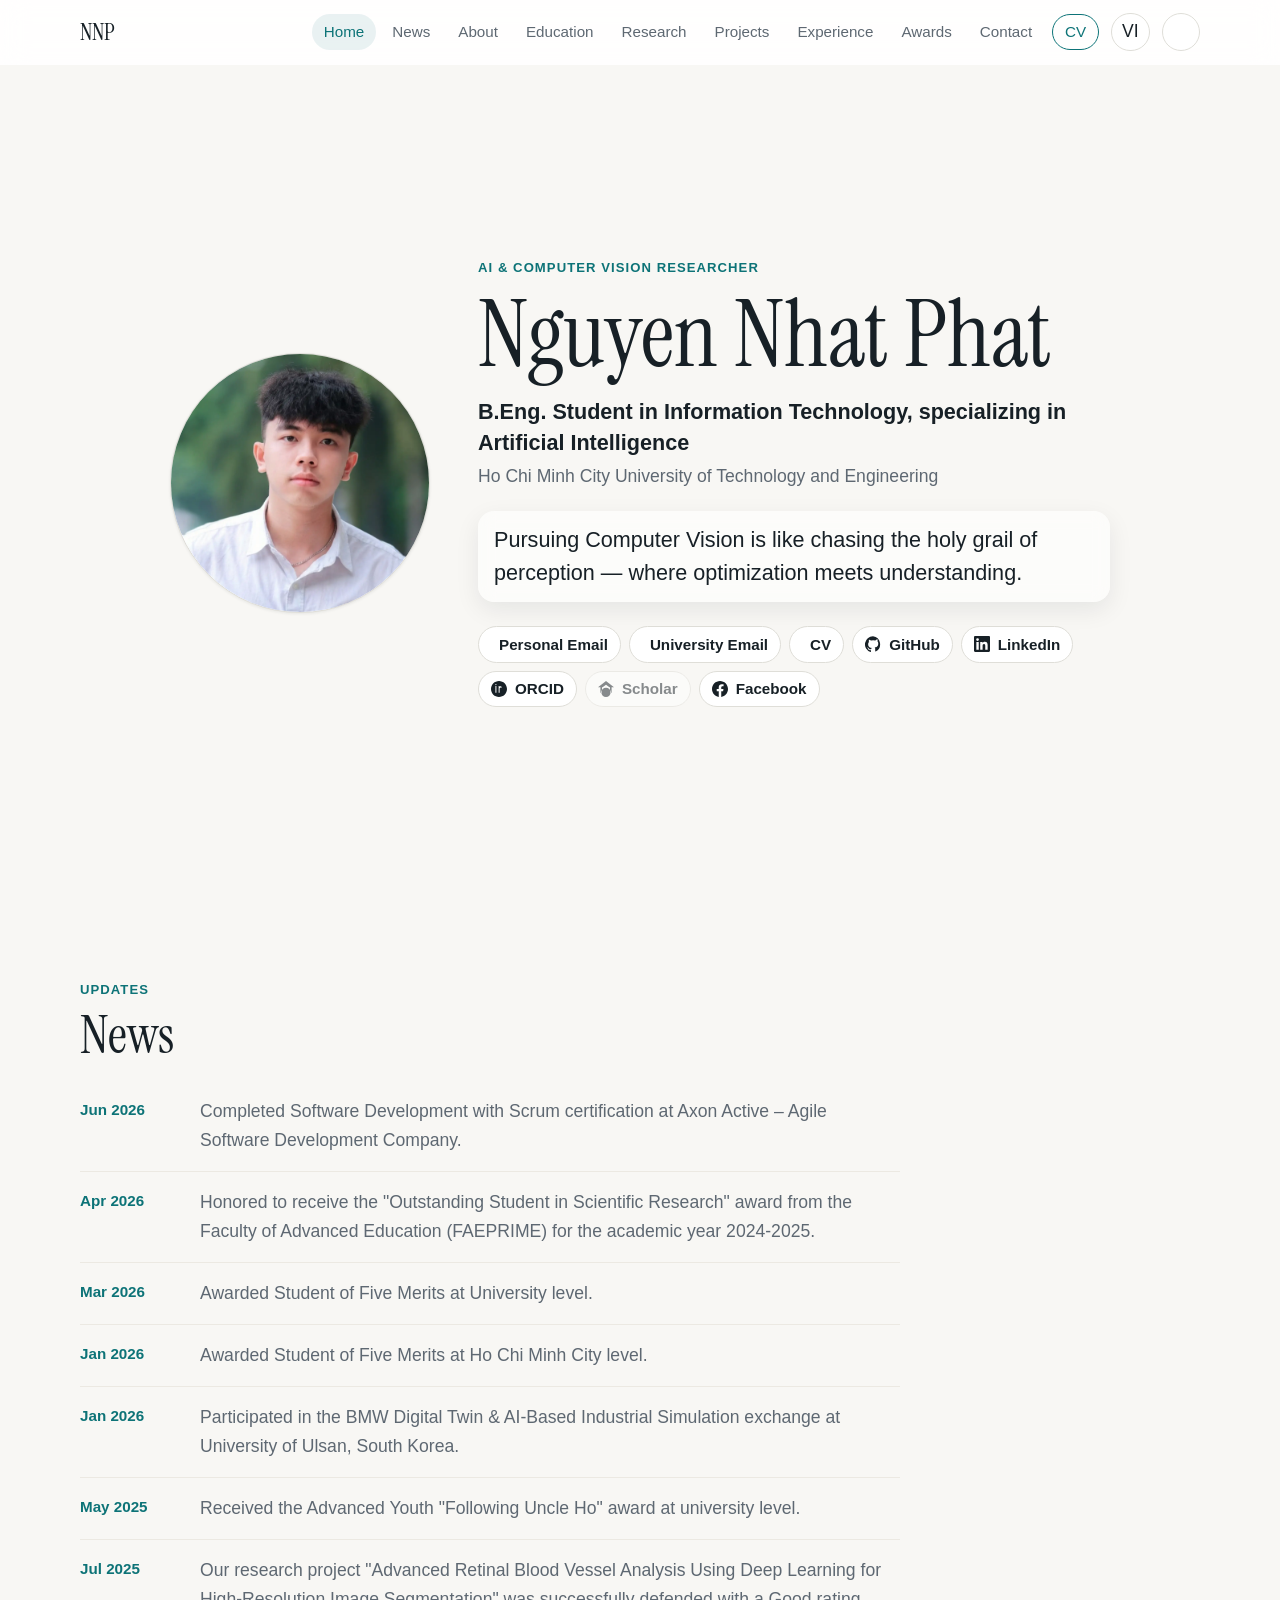
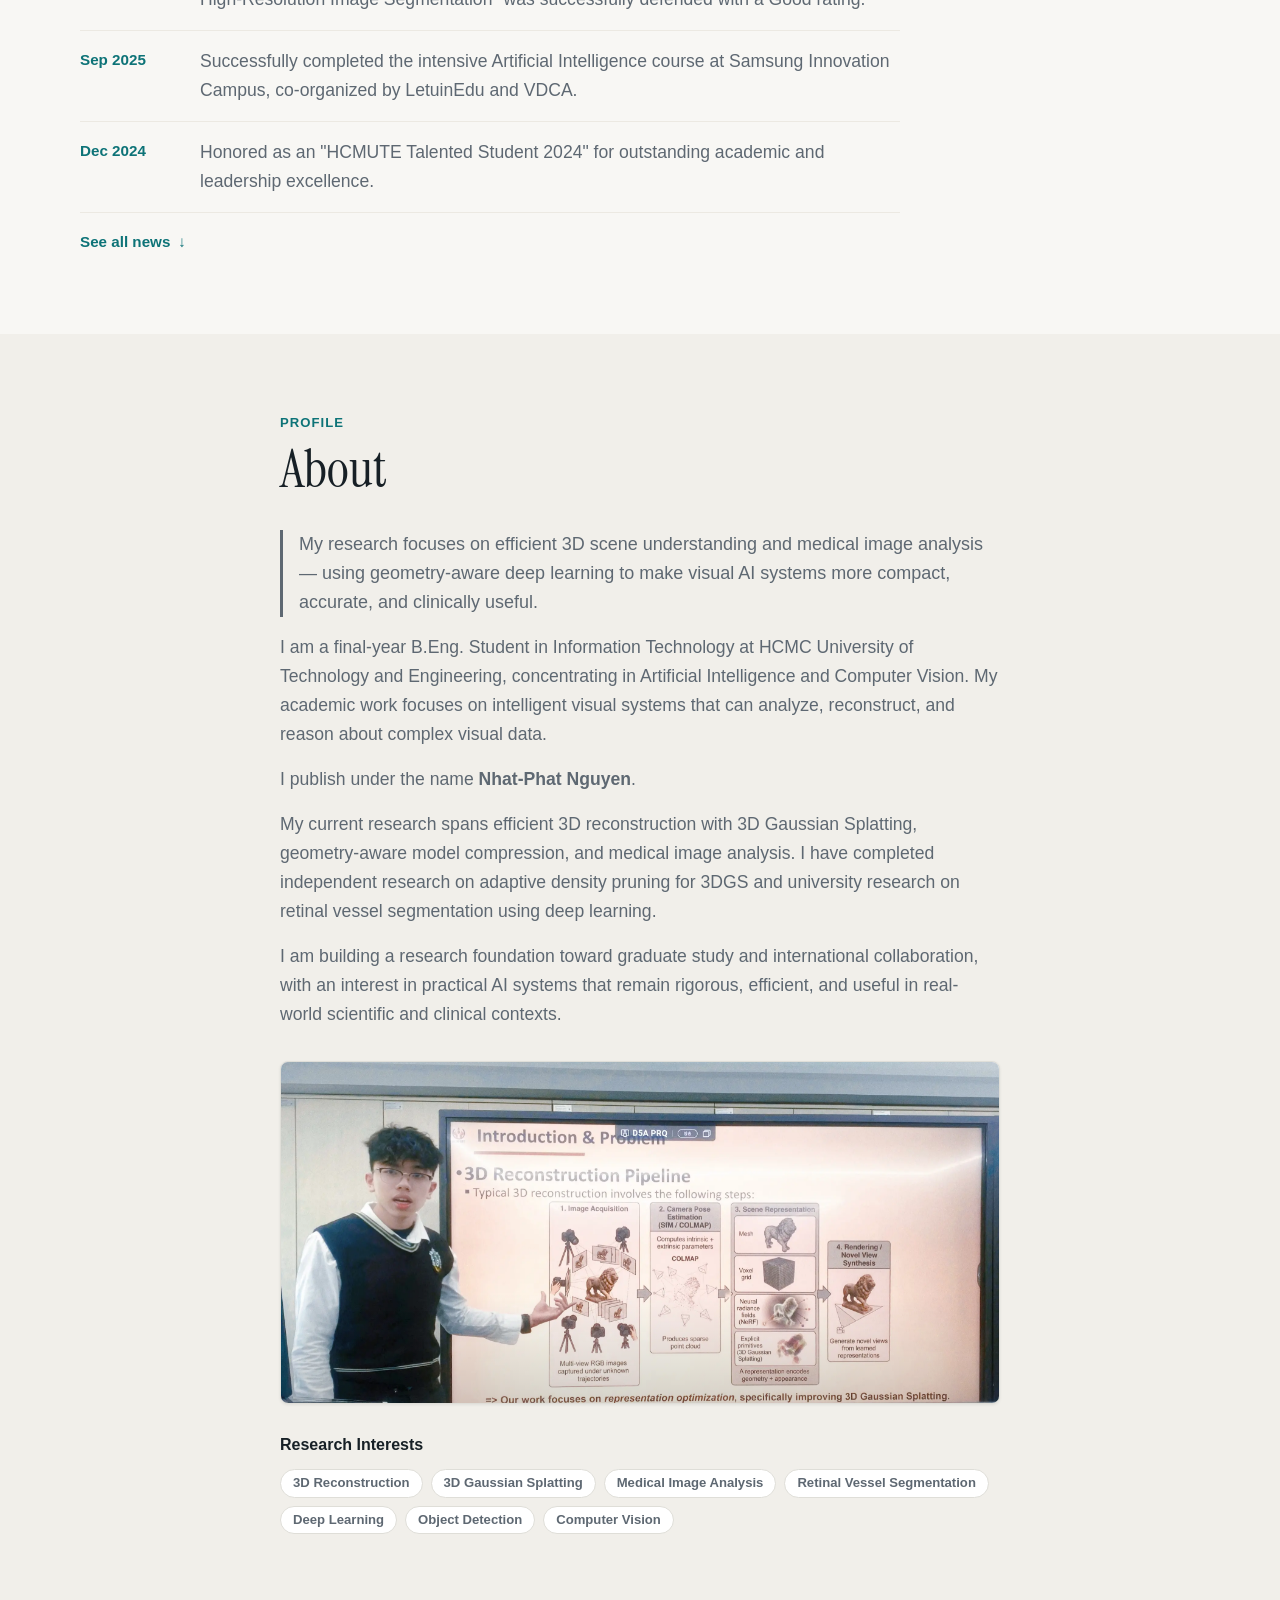
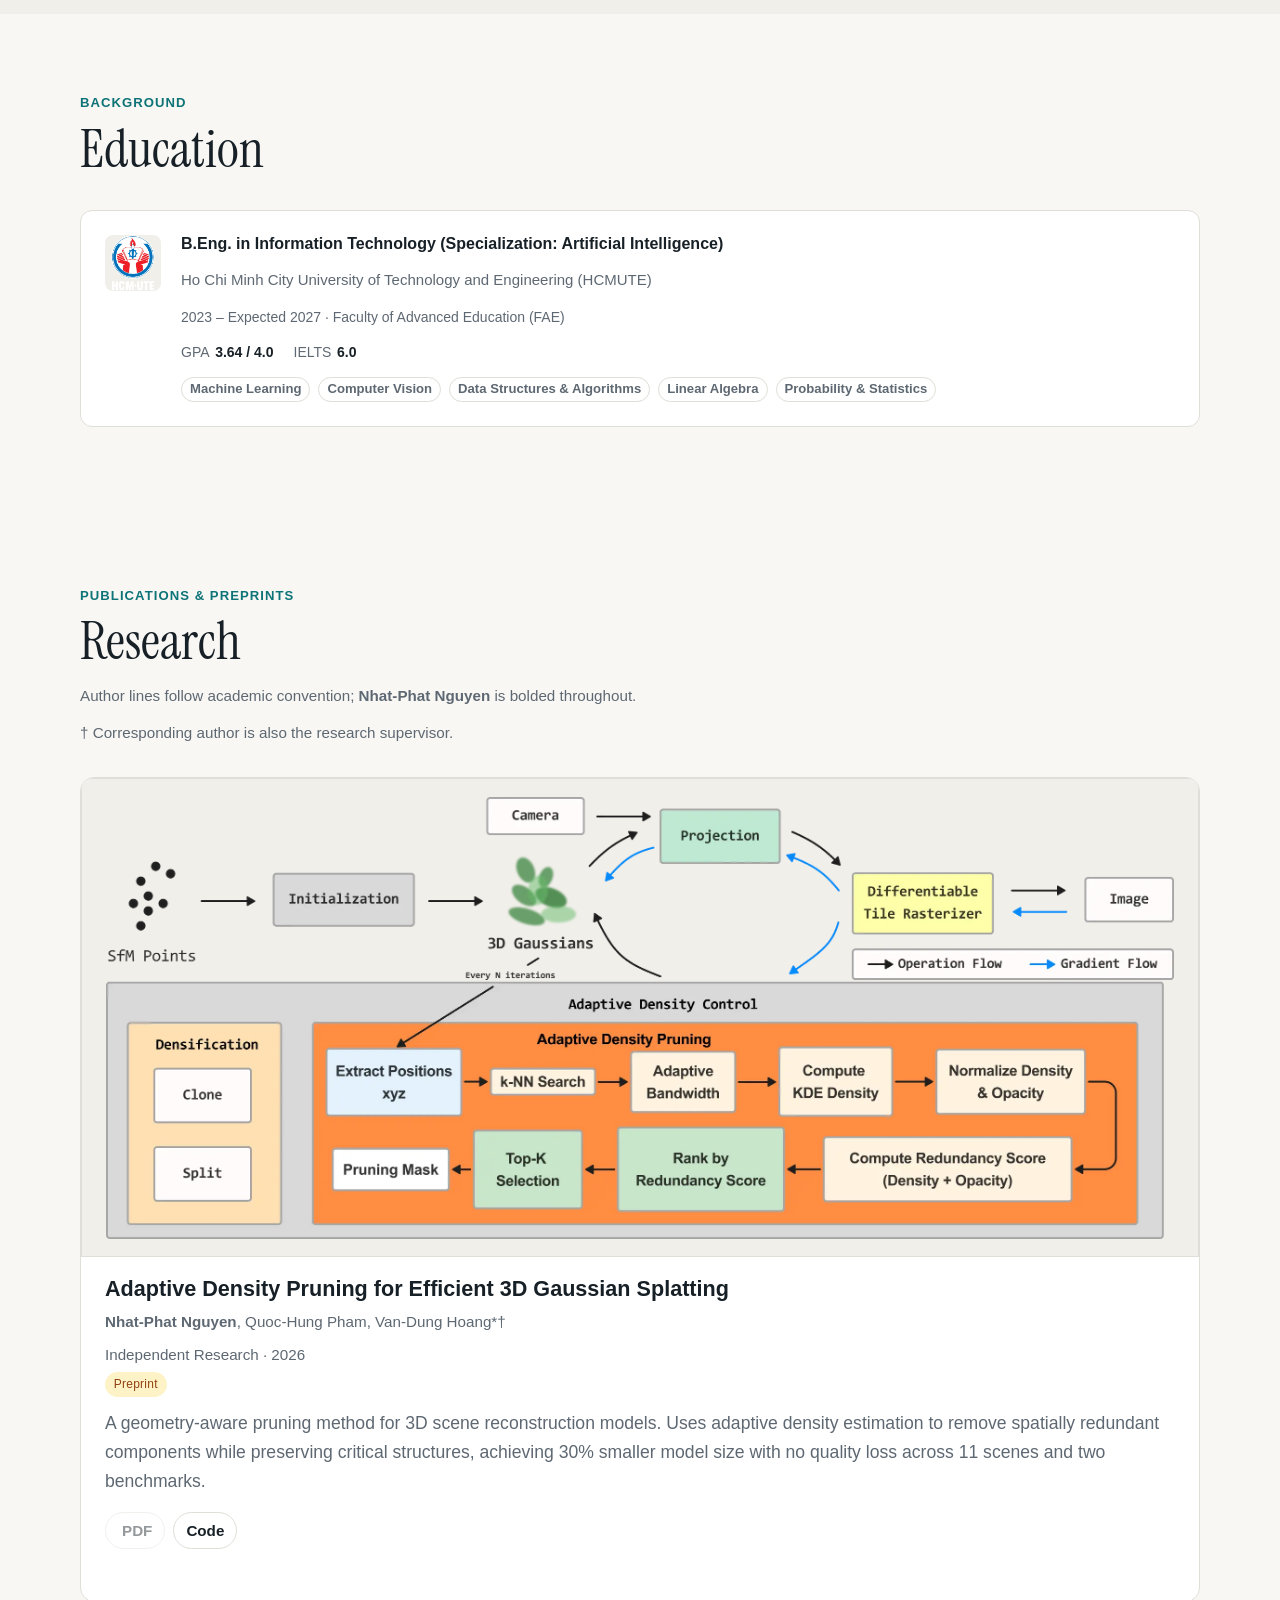
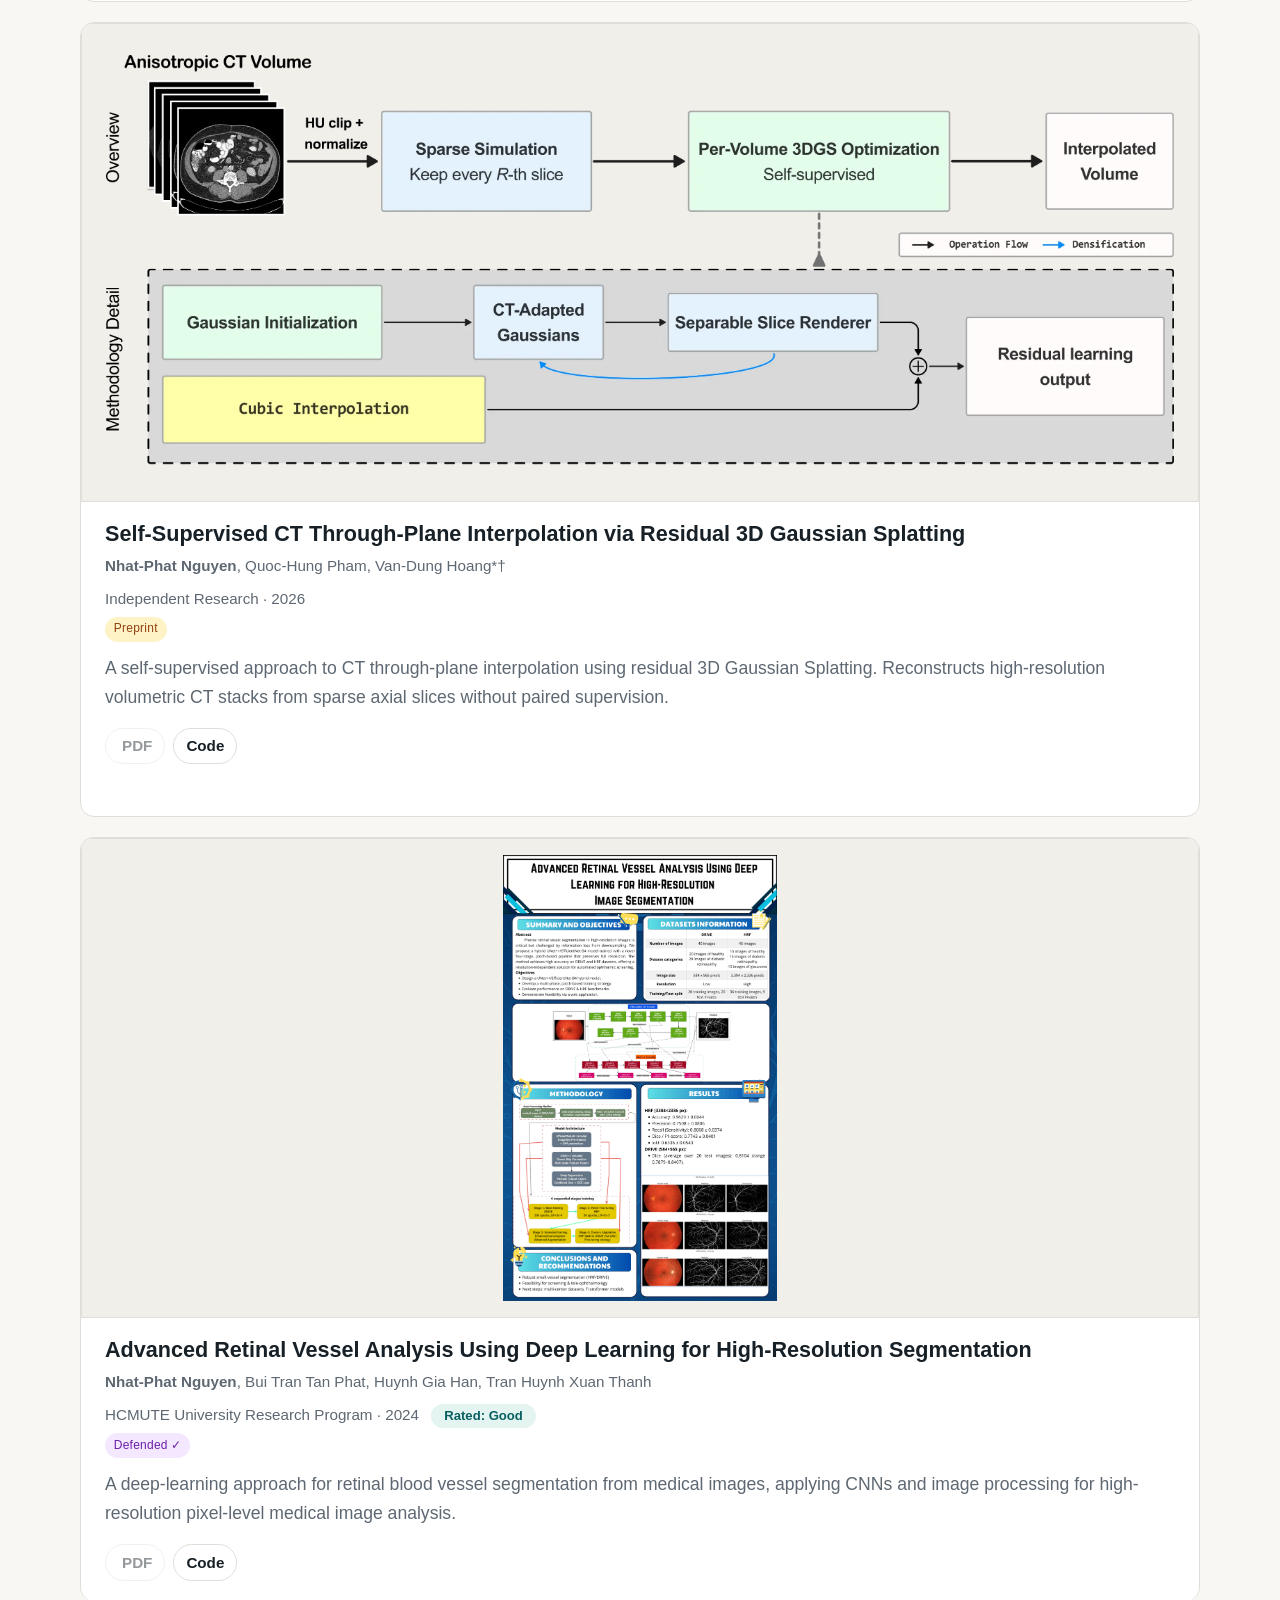
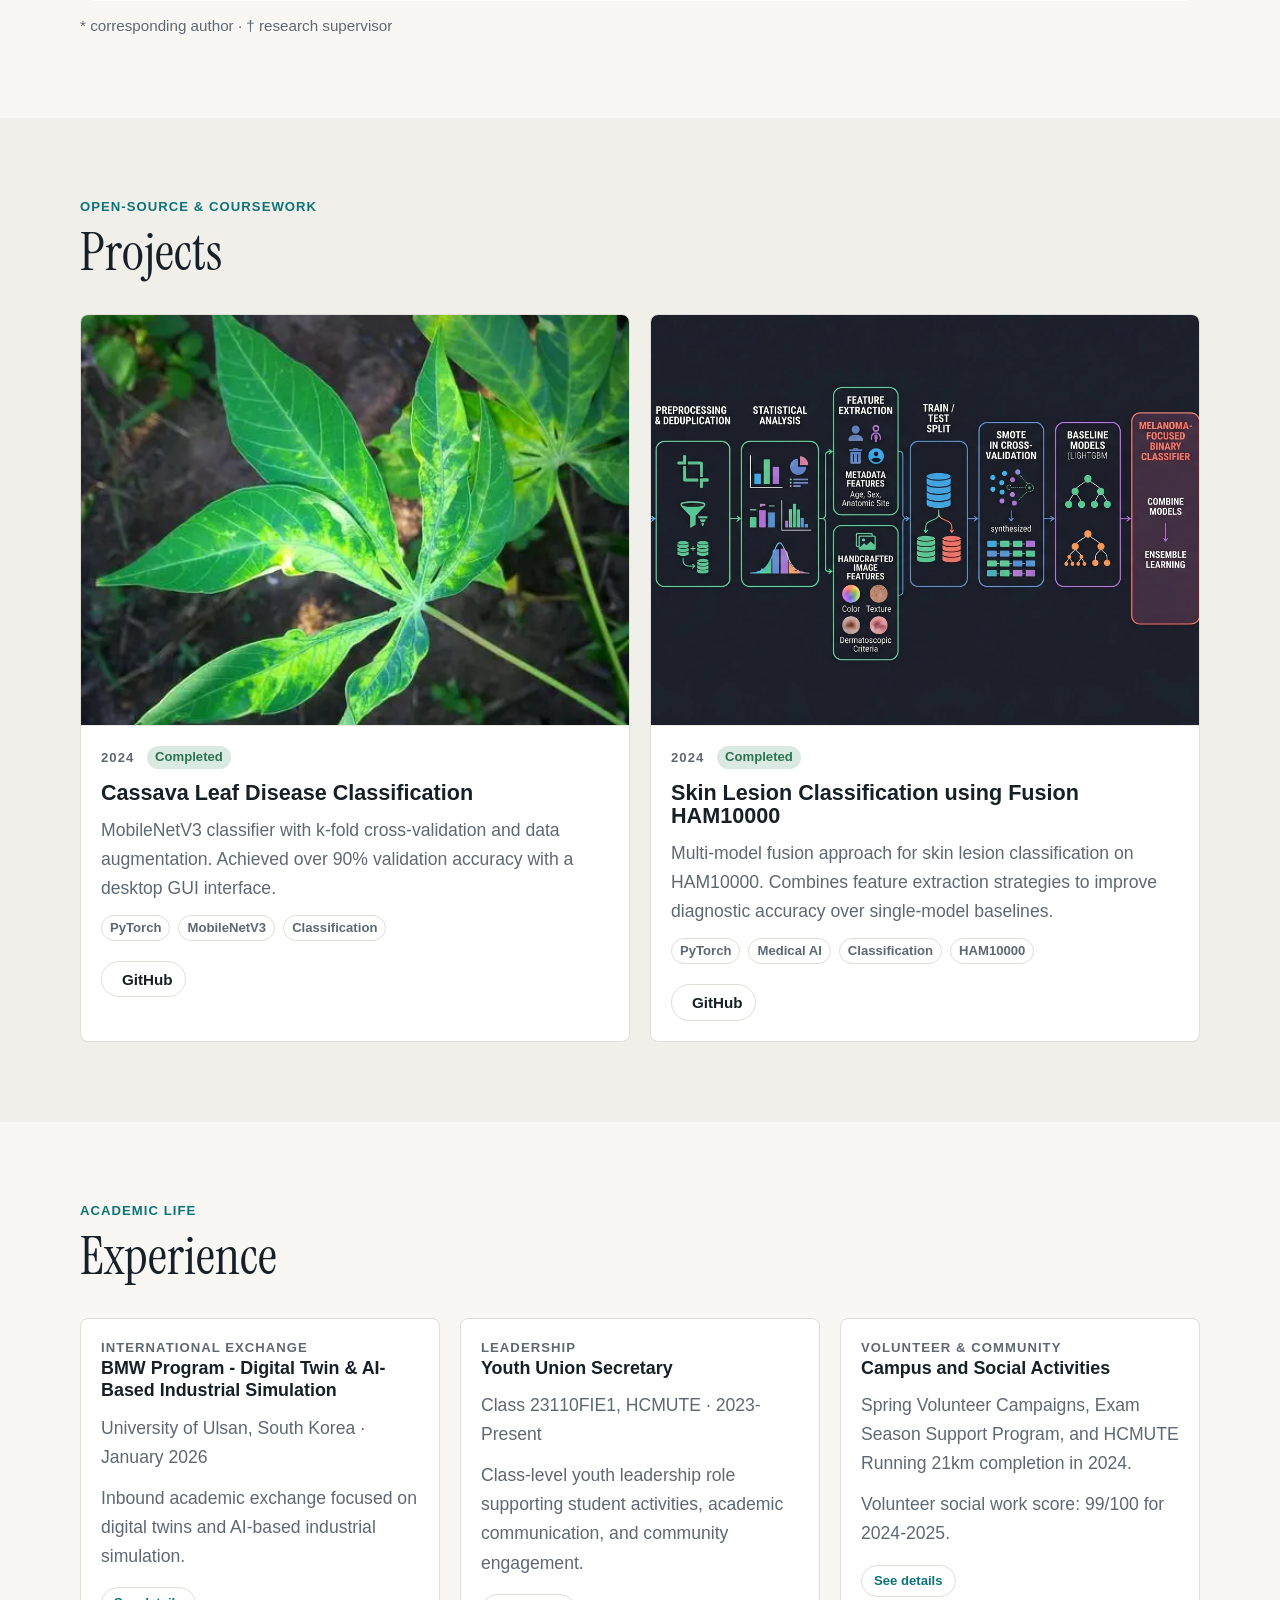
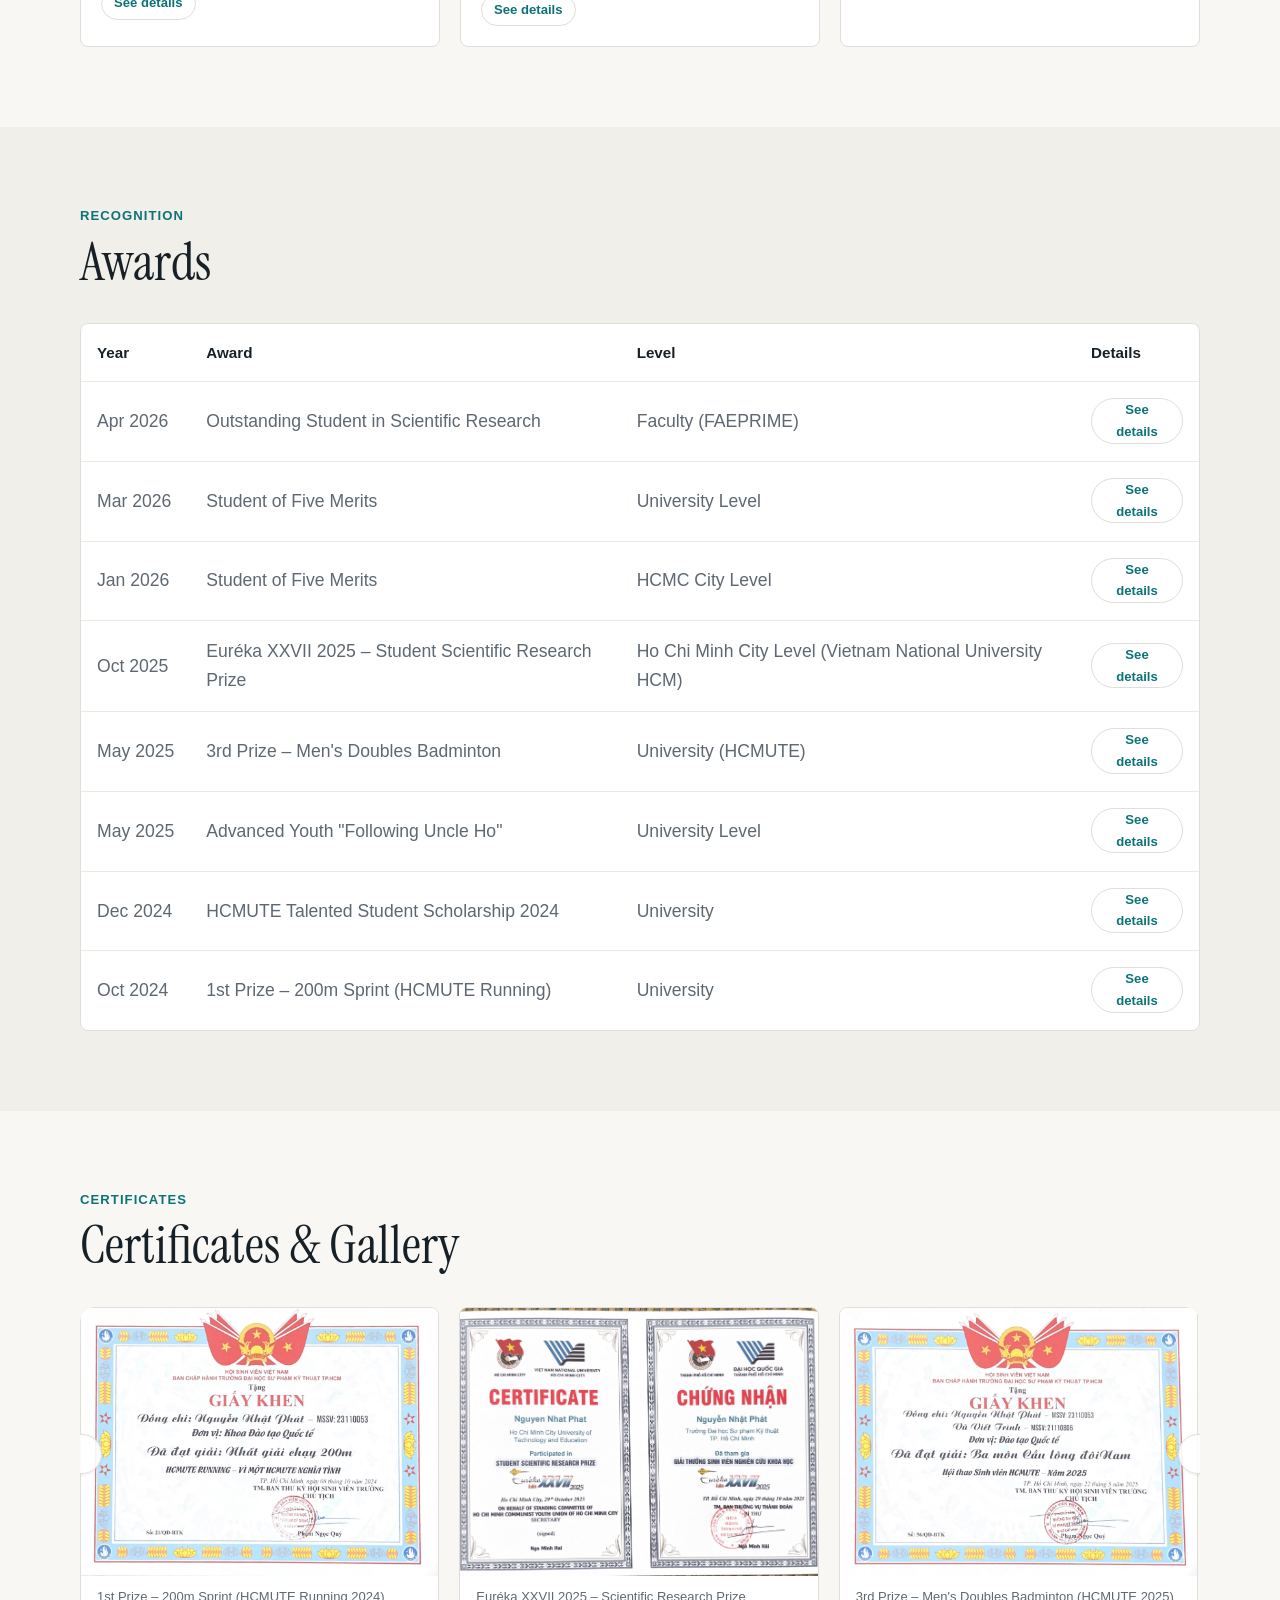
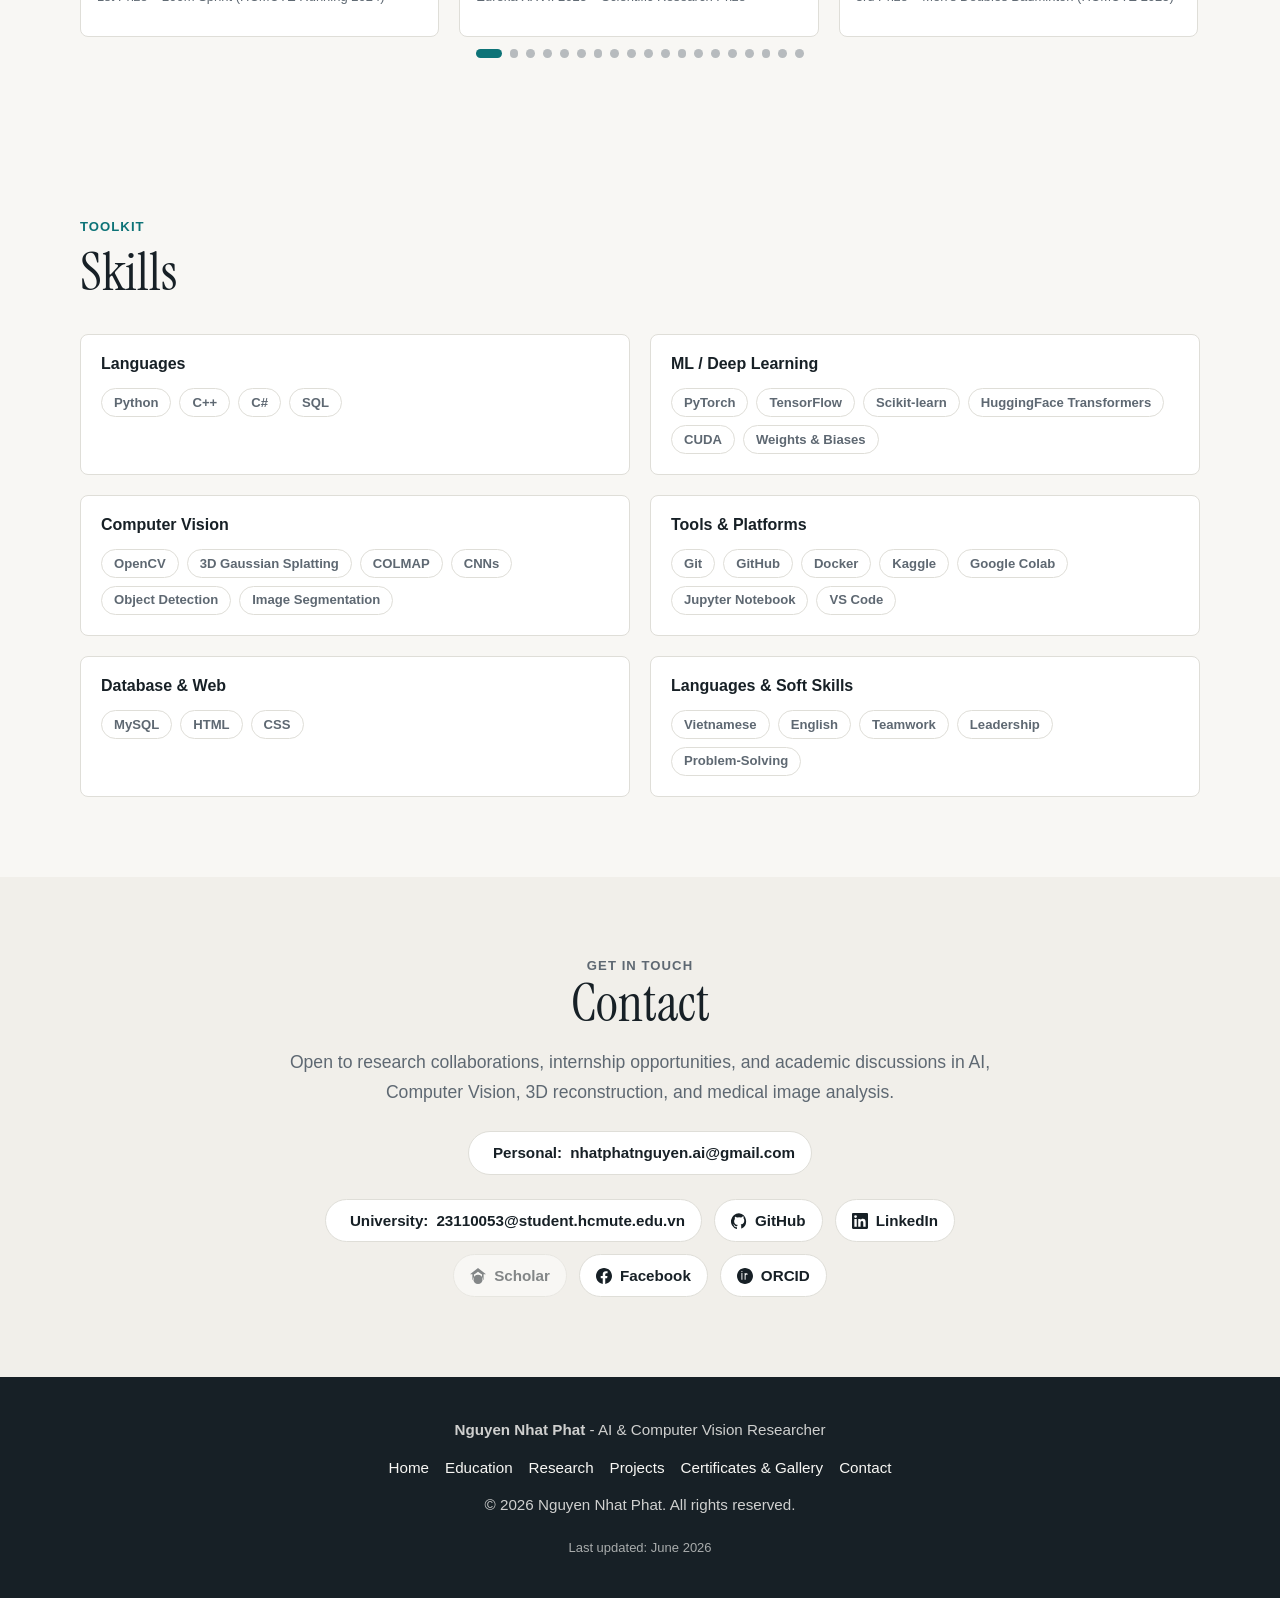
==== commit e5d12a45: "feat: update display fonts and add Unicode normalization for Vietnamese translations" ====
--- a/index.html
+++ b/index.html
@@ -41,6 +41,7 @@
   <link rel="preconnect" href="https://fonts.gstatic.com" crossorigin>
   <link rel="preconnect" href="https://api.fontshare.com">
   <link href="https://fonts.googleapis.com/css2?family=Instrument+Serif:ital@0;1&display=swap" rel="stylesheet">
+  <link href="https://fonts.googleapis.com/css2?family=Lora:ital,wght@0,400;0,700;1,400&display=swap" rel="stylesheet">
   <link href="https://api.fontshare.com/v2/css?f[]=satoshi@300,400,500,700&display=swap" rel="stylesheet">
   <link rel="stylesheet" href="./style.css">
   <link rel="stylesheet" href="./print.css" media="print">
--- a/style.css
+++ b/style.css
@@ -1,6 +1,6 @@
 :root,
 [data-theme="light"] {
-  --font-display: "Instrument Serif", Georgia, serif;
+  --font-display: "Instrument Serif", "Lora", "Noto Serif", Georgia, serif;
   --font-body: "Satoshi", "Inter", -apple-system, BlinkMacSystemFont, "Segoe UI", sans-serif;
 
   --text-xs: clamp(0.75rem, 0.72rem + 0.15vw, 0.82rem);
@@ -61,6 +61,7 @@
 }
 
 [data-theme="dark"] {
+  --font-display: "Instrument Serif", "Lora", "Noto Serif", Georgia, serif;
   --color-bg: #0f1117;
   --color-surface: #161b22;
   --color-surface-soft: #111821;
@@ -481,12 +482,14 @@
   font-family: var(--font-display);
   font-size: var(--text-hero);
   font-weight: 400;
+  unicode-bidi: plaintext;
 }
 
 h2 {
   font-family: var(--font-display);
   font-size: var(--text-2xl);
   font-weight: 400;
+  unicode-bidi: plaintext;
 }
 
 h3 {
@@ -1533,8 +1536,22 @@
 }
 
 .reveal.visible {
+  animation: none;
   opacity: 1;
   transform: none;
+}
+
+@media (prefers-reduced-motion: no-preference) {
+  .reveal {
+    animation: revealFallback 0s 2s forwards;
+  }
+
+  @keyframes revealFallback {
+    to {
+      opacity: 1;
+      transform: none;
+    }
+  }
 }
 
 @media (max-width: 980px) {
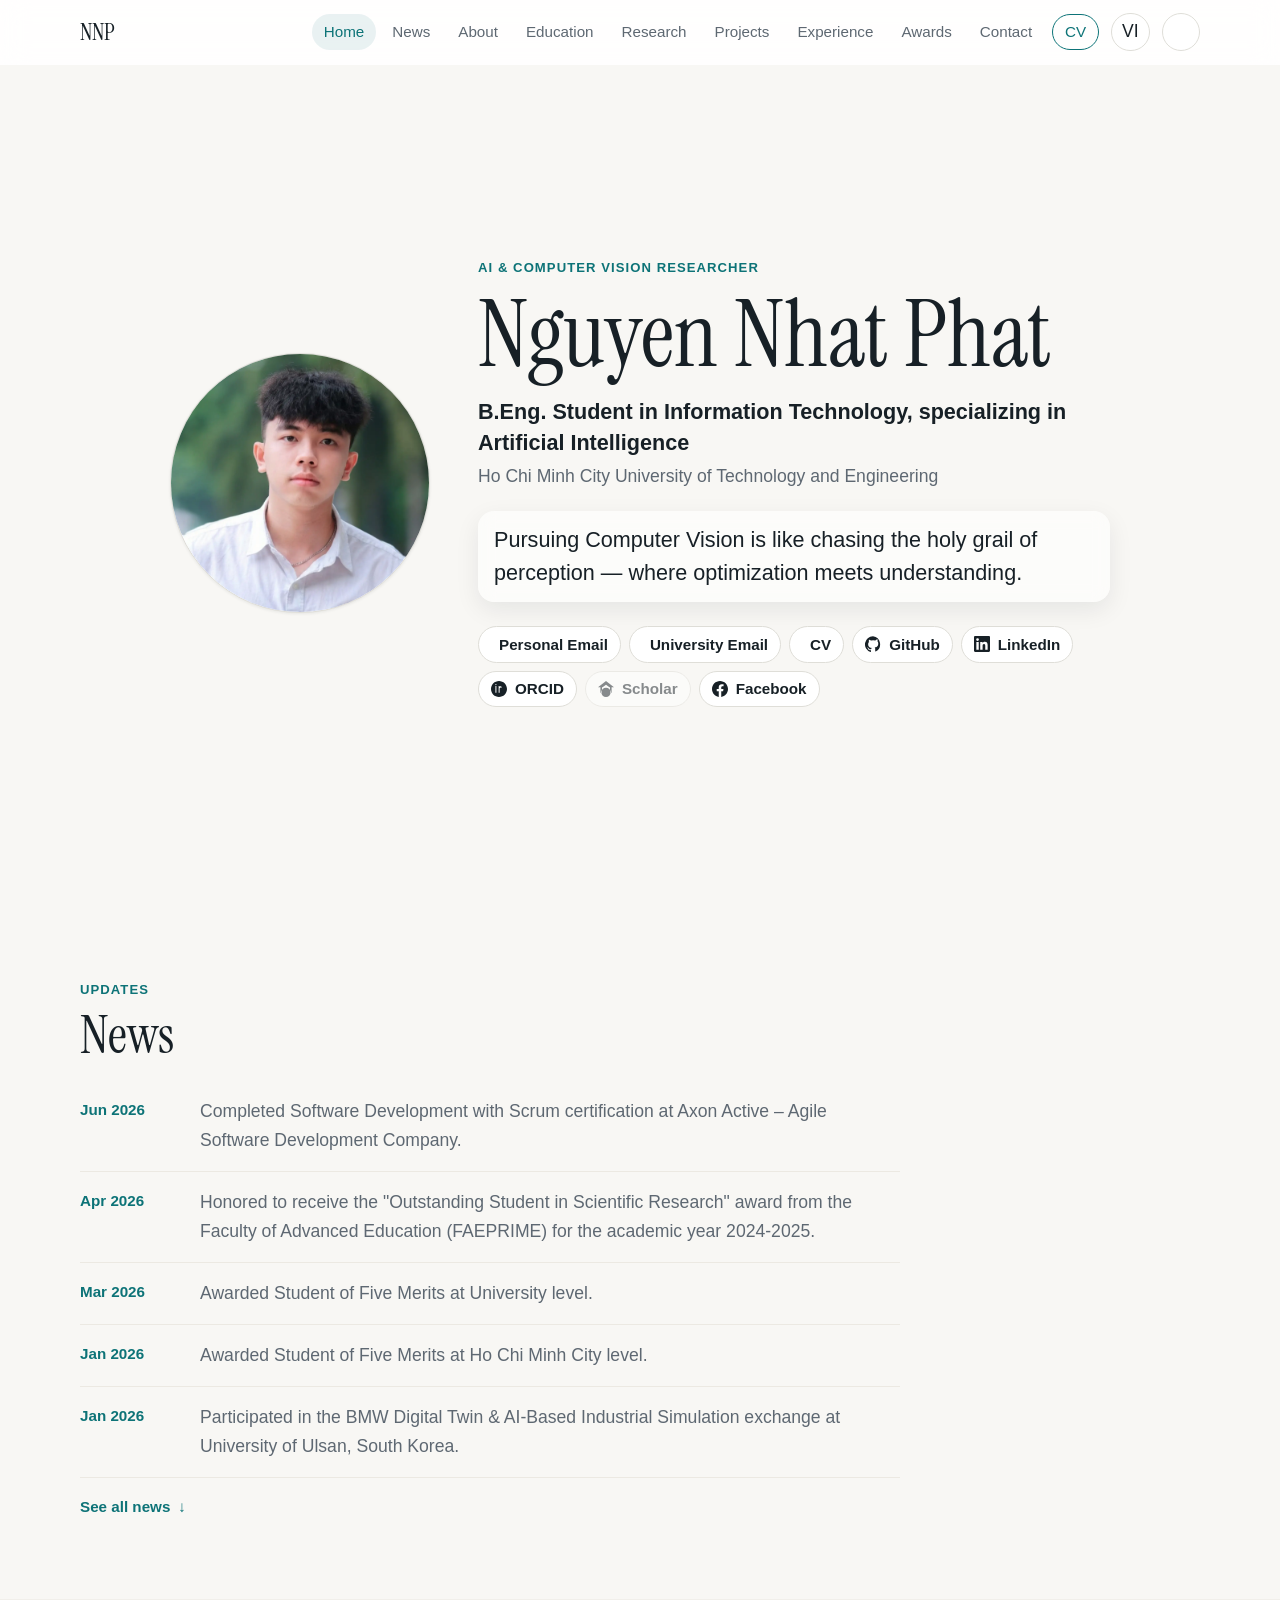
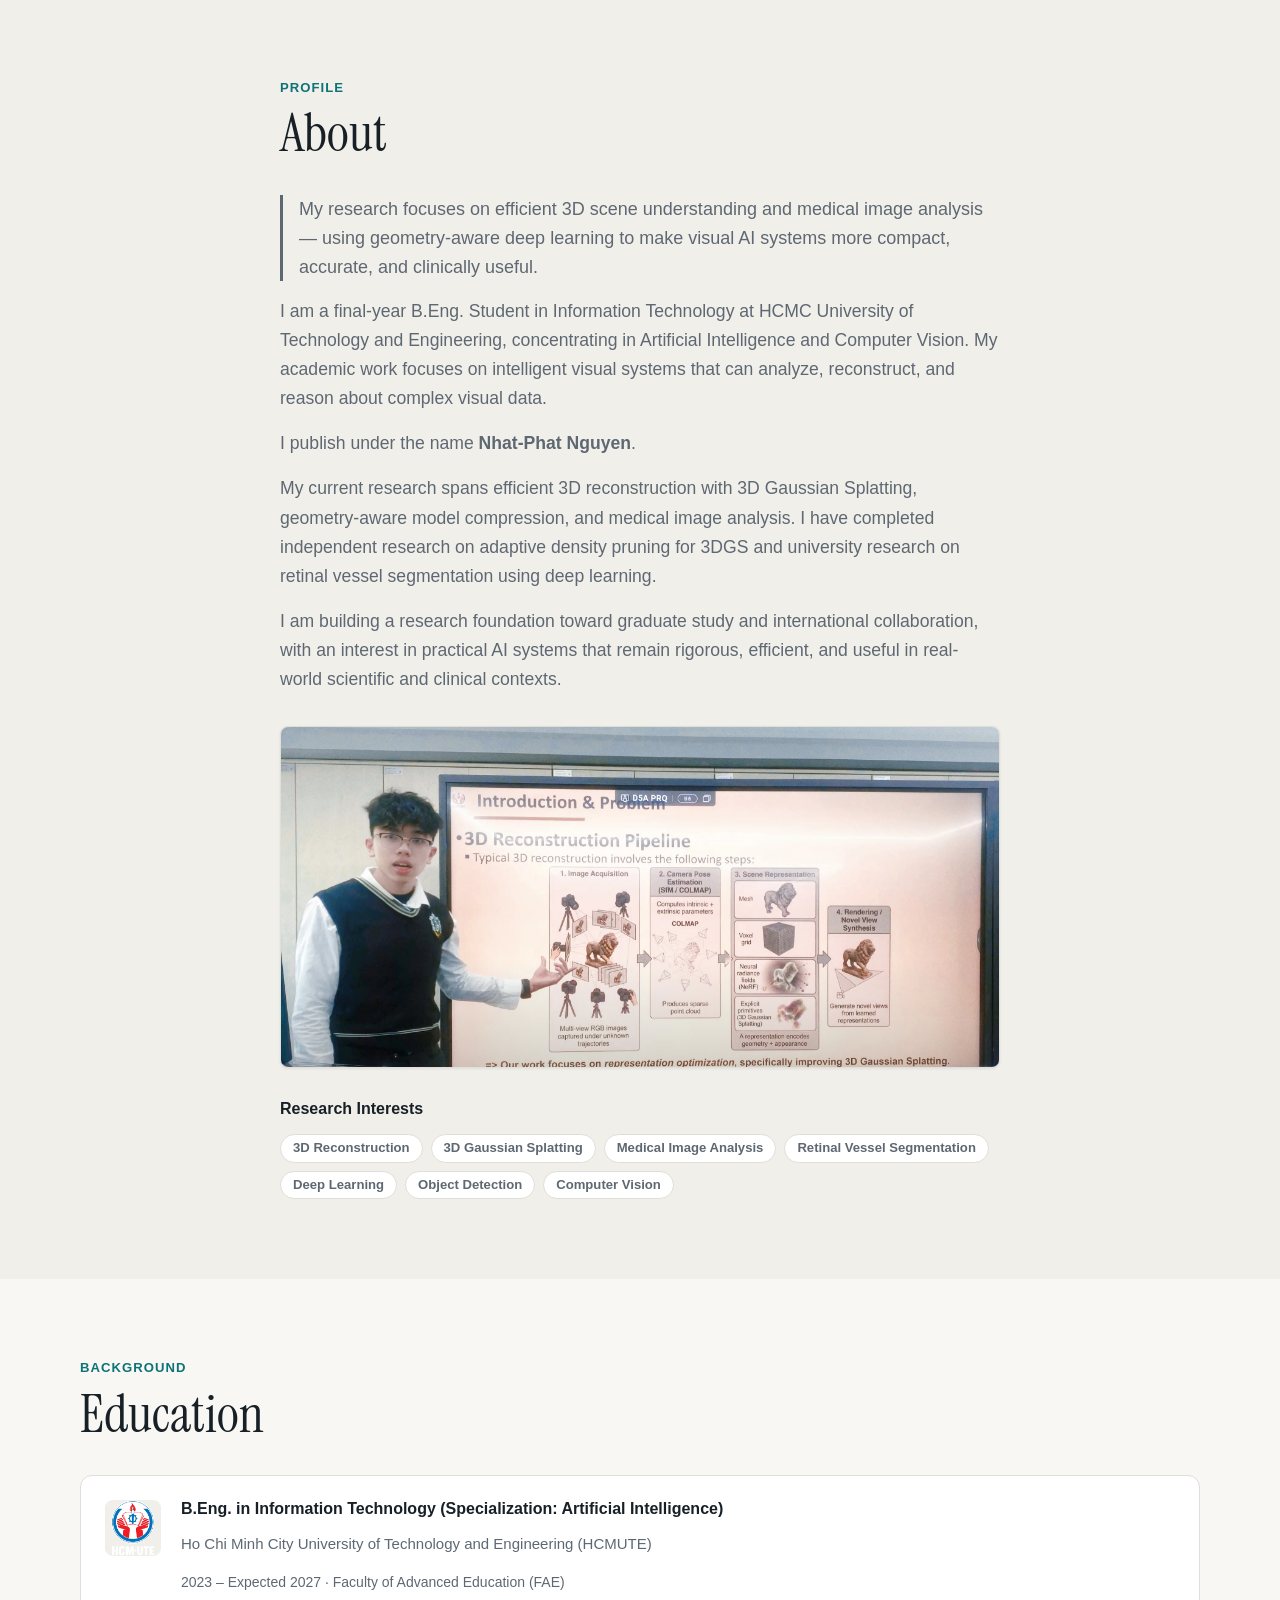
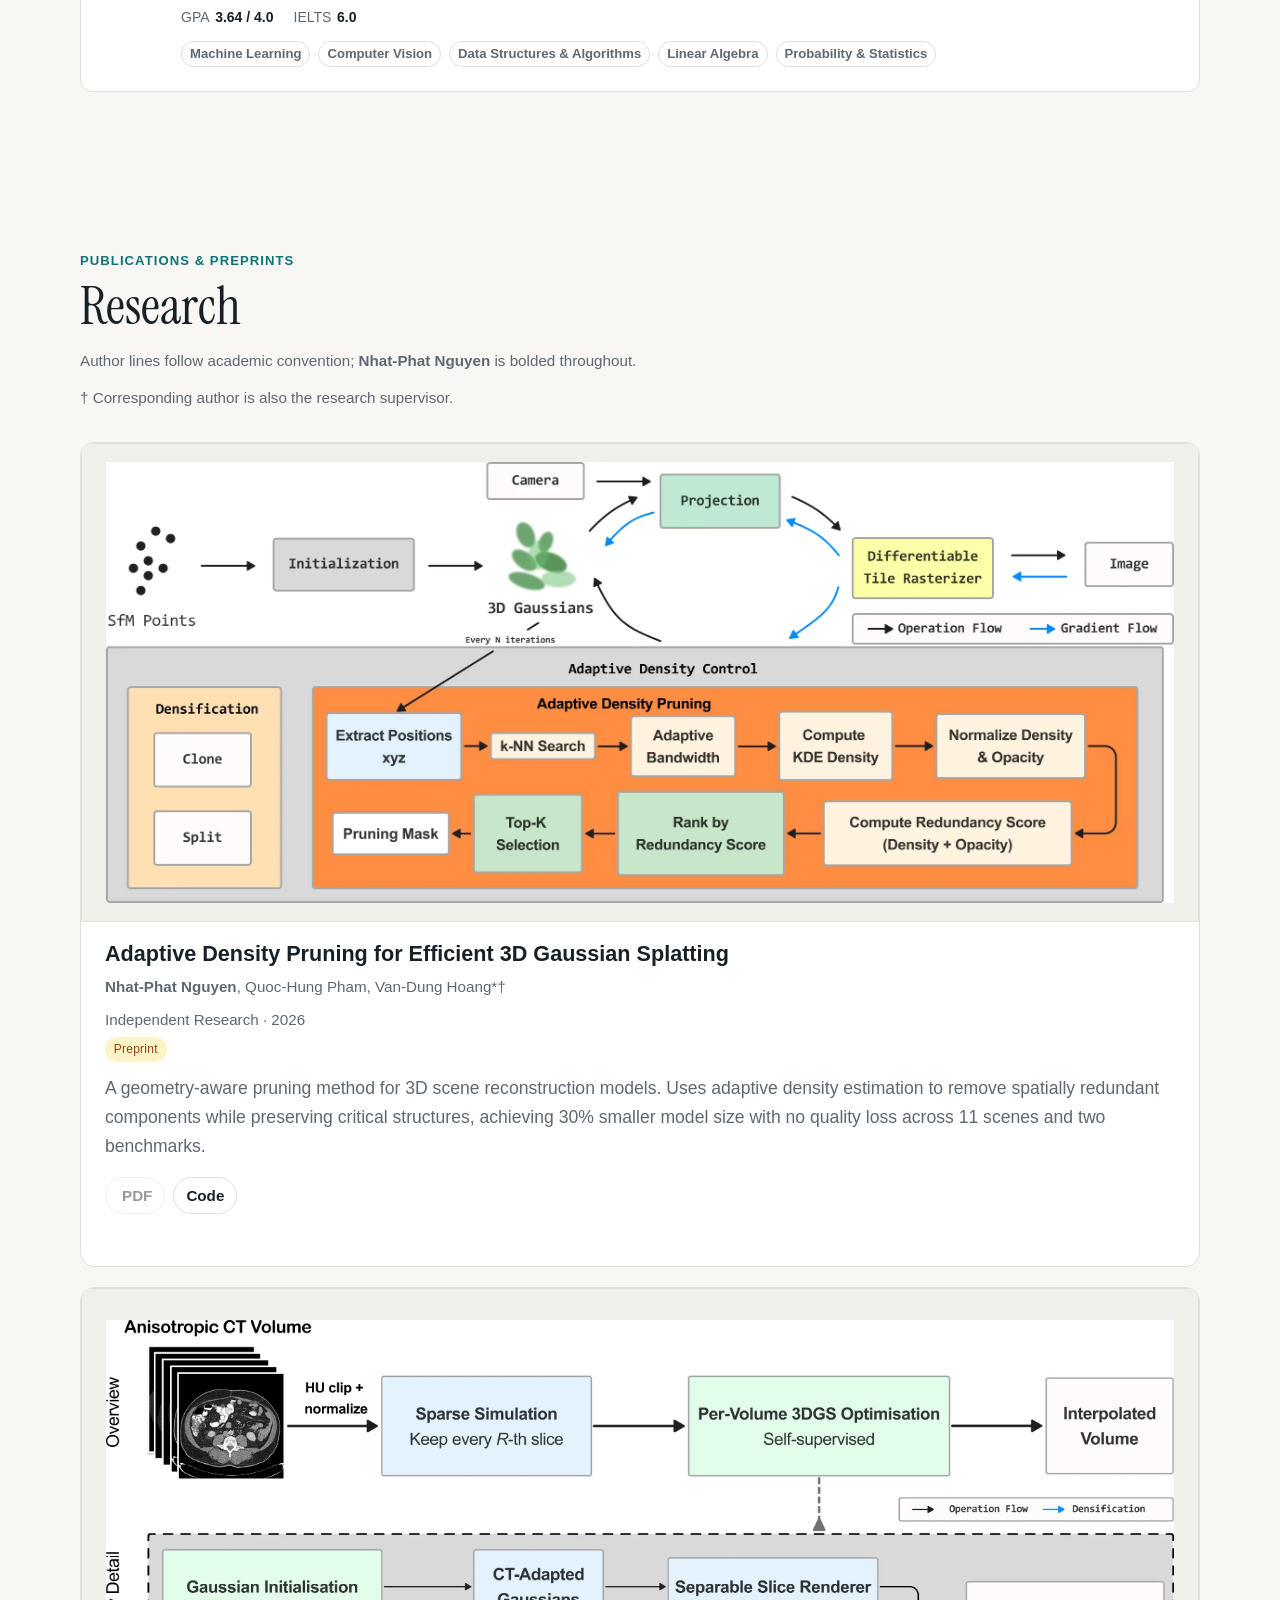
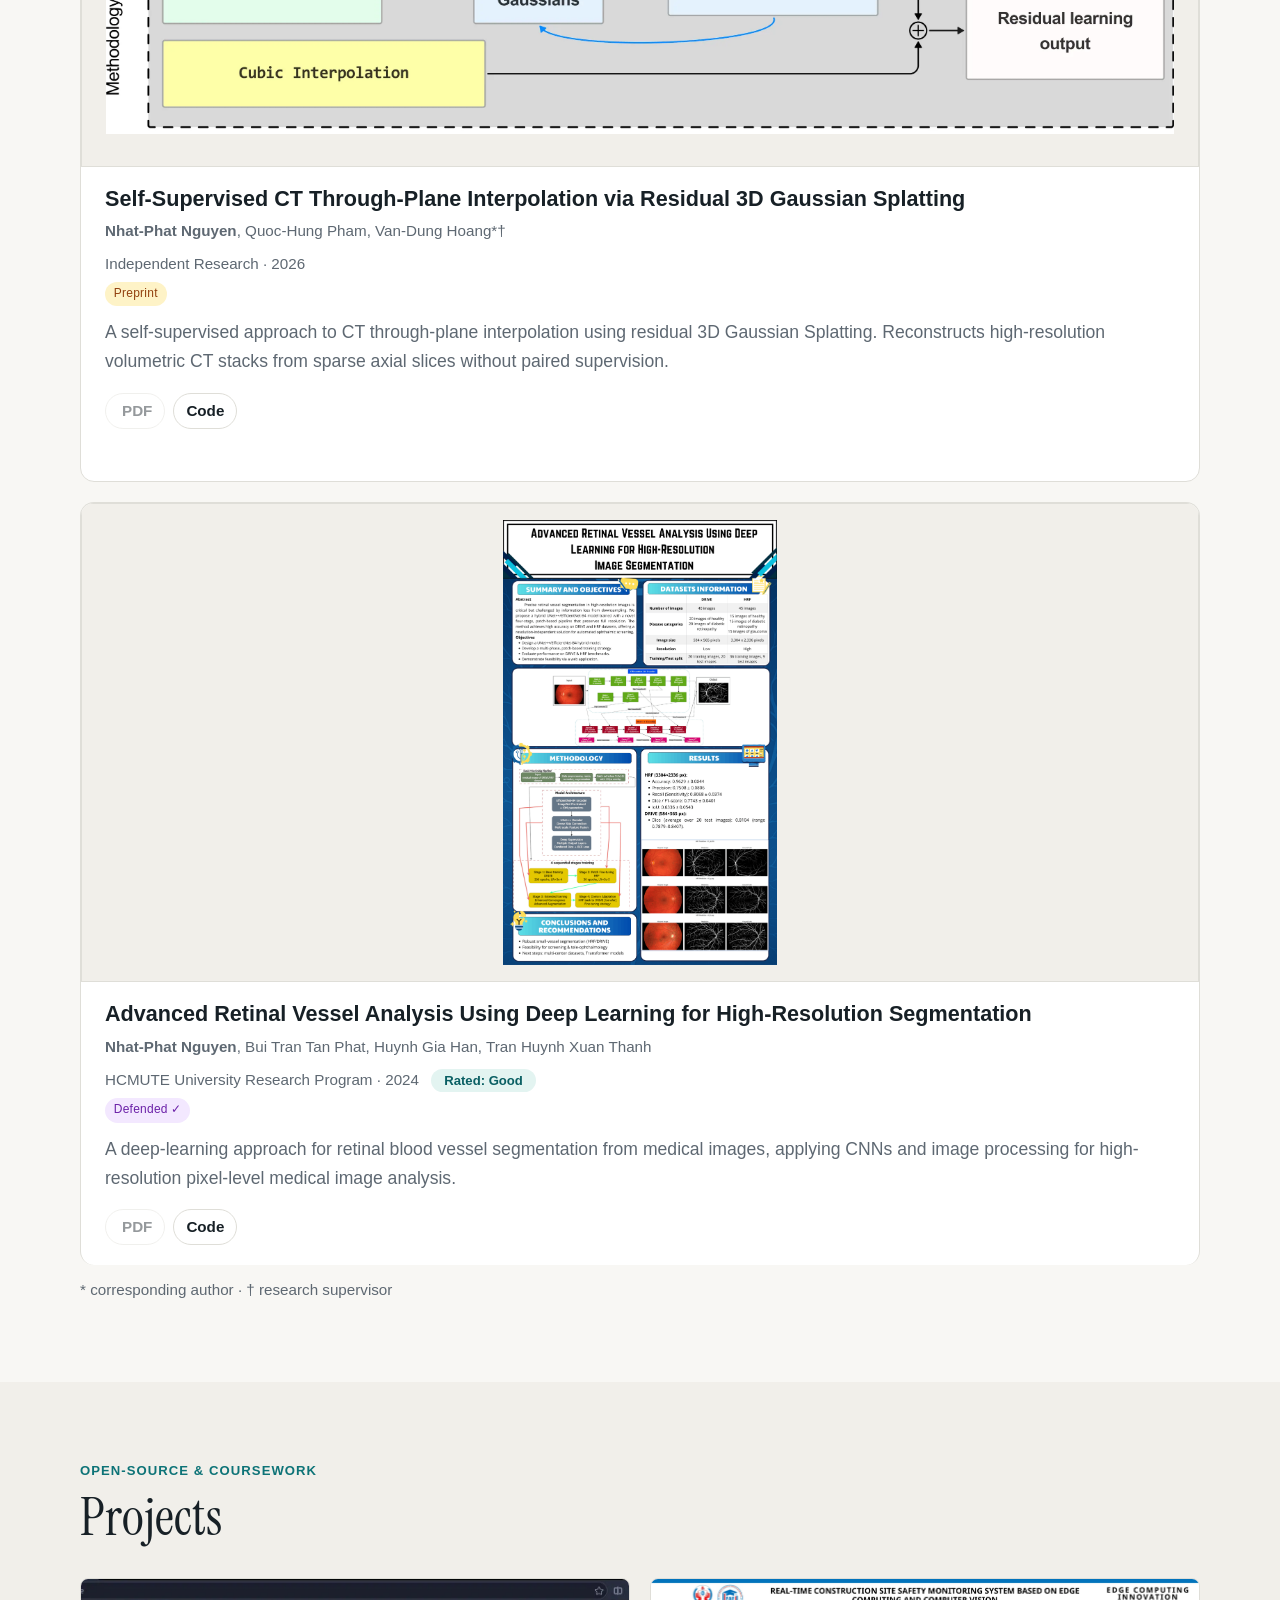
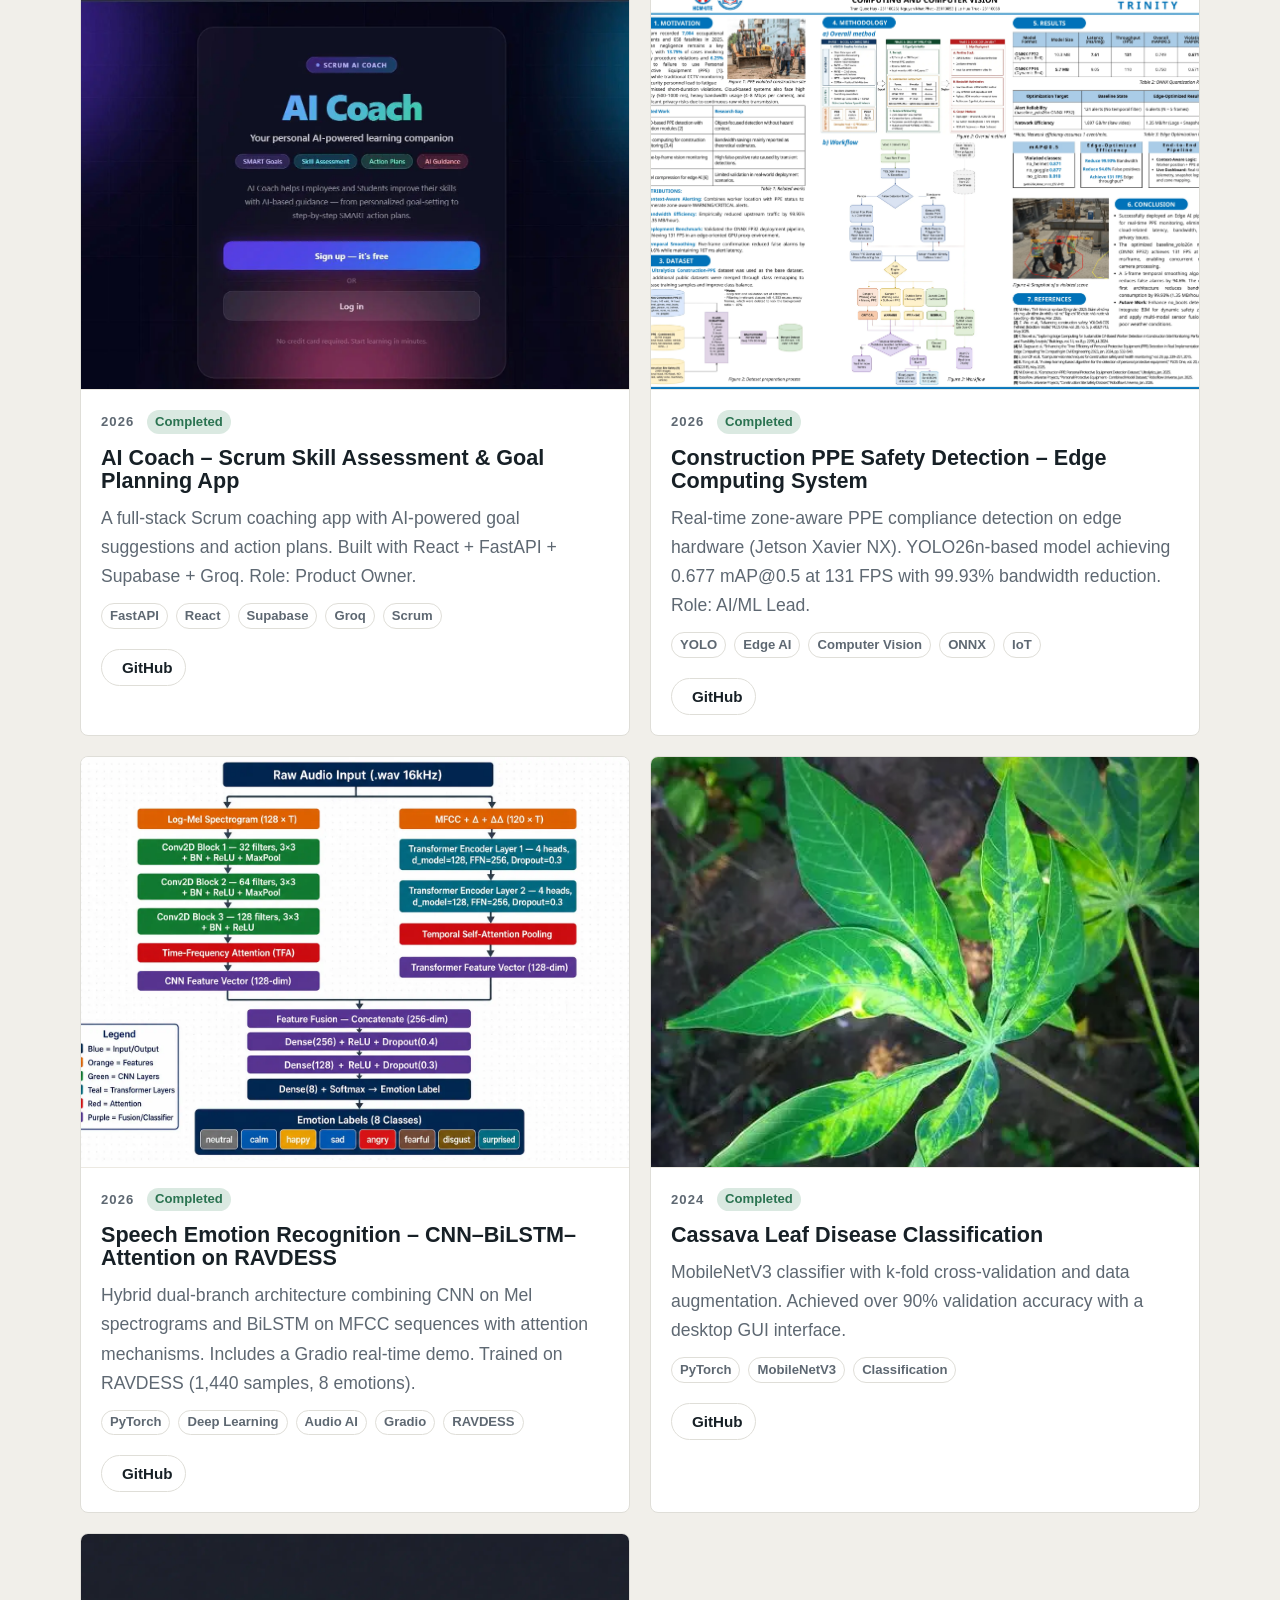
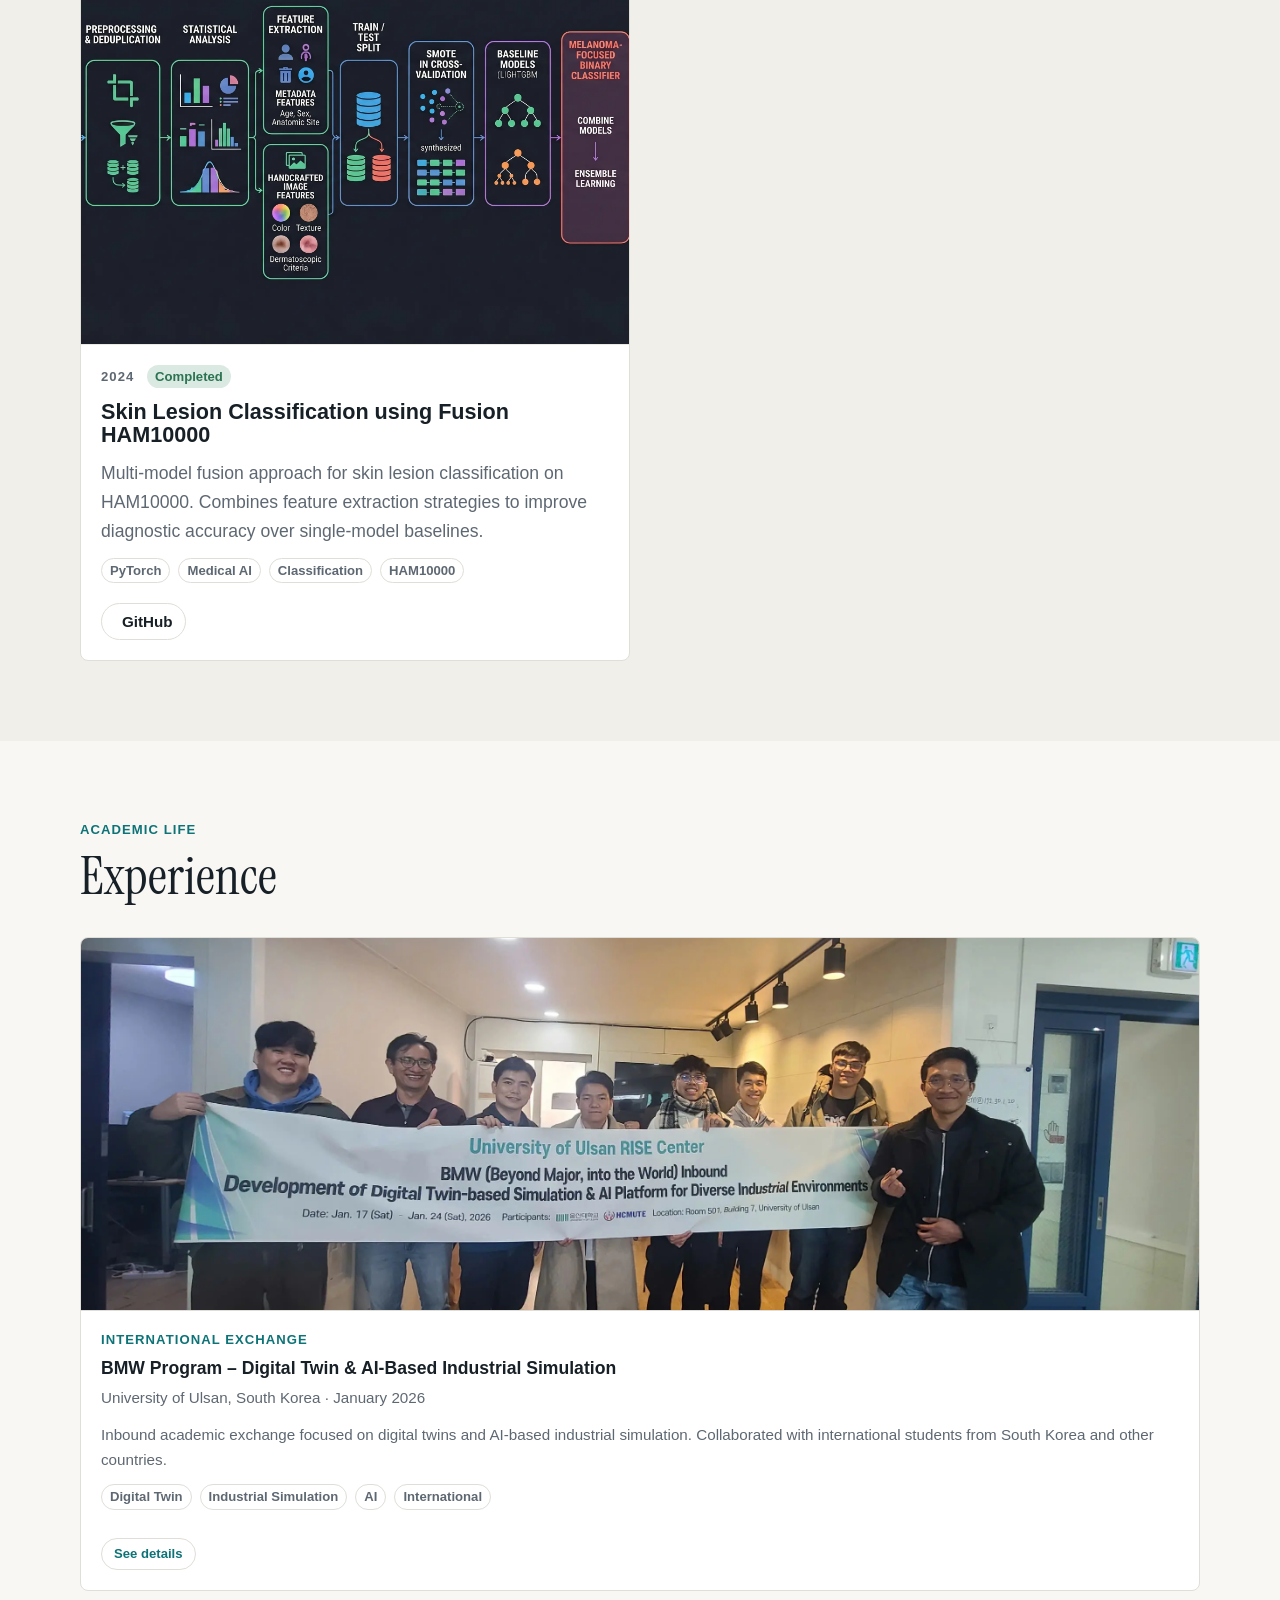
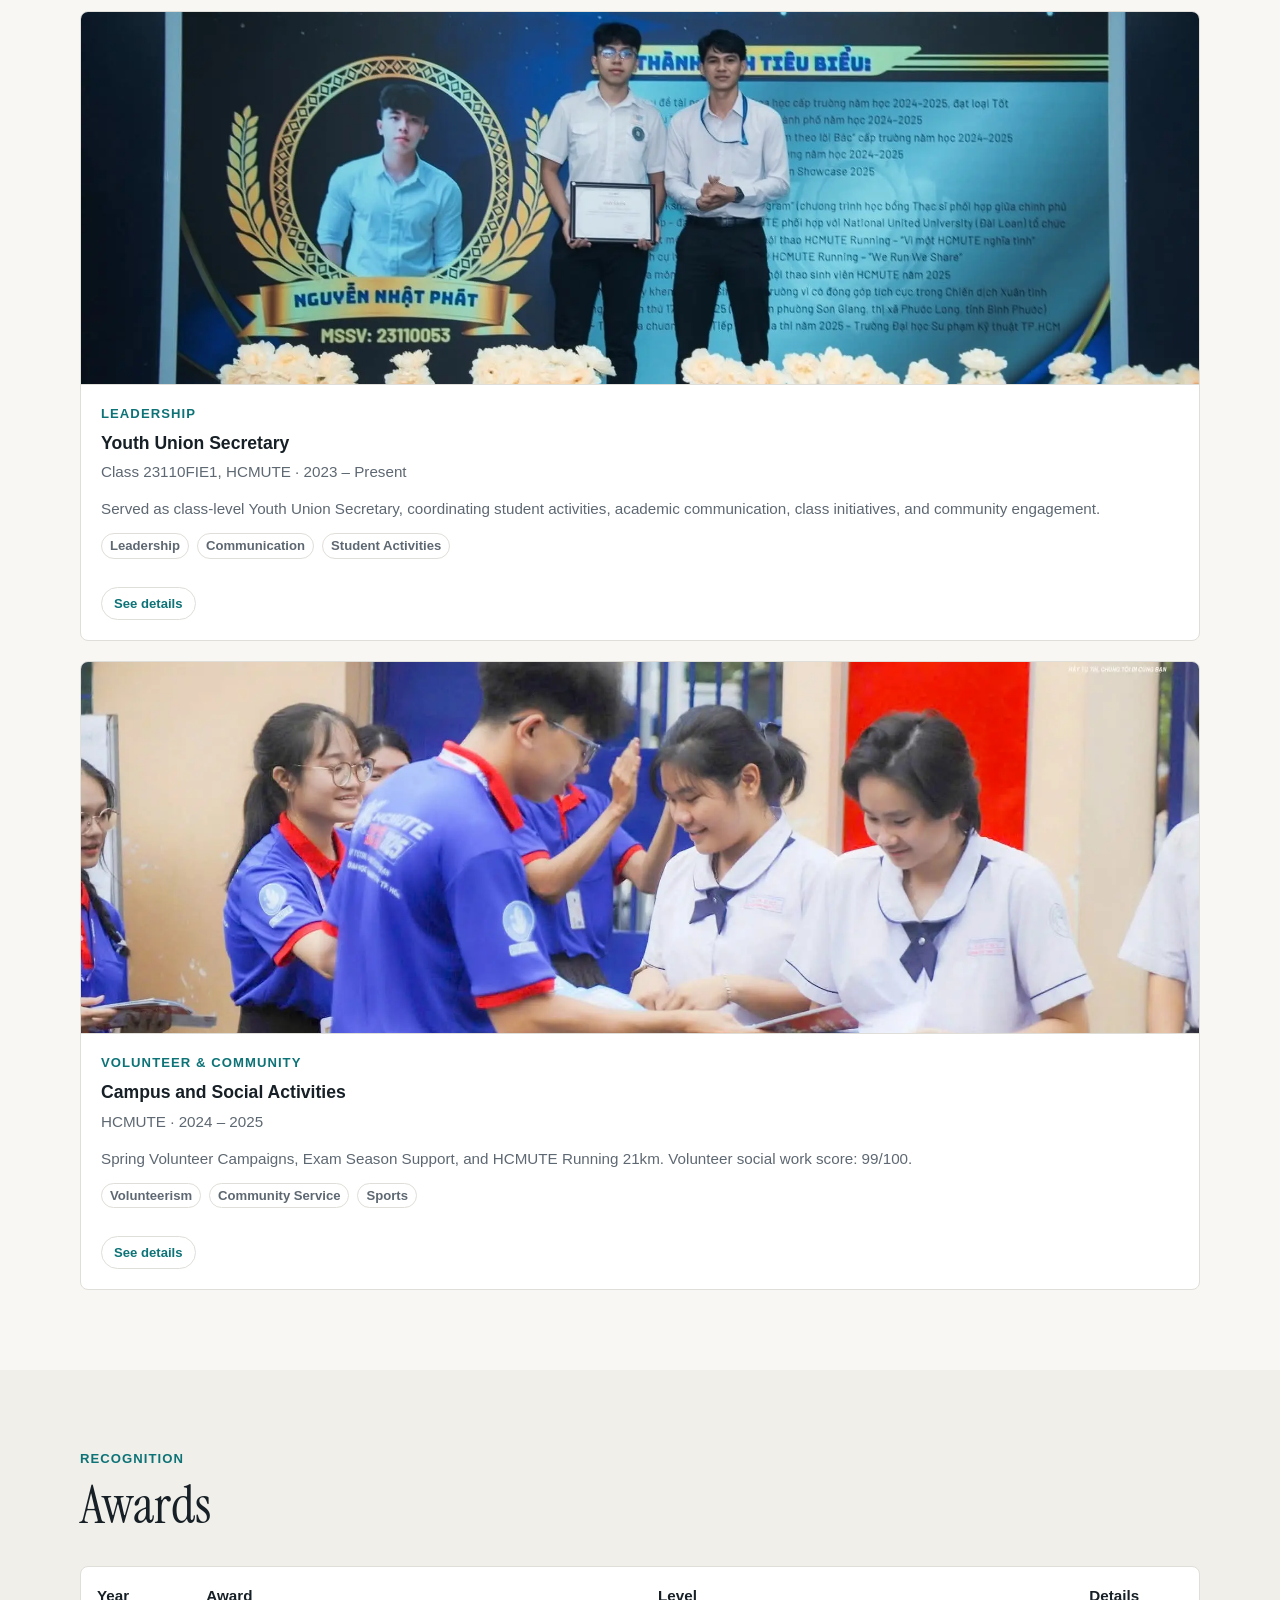
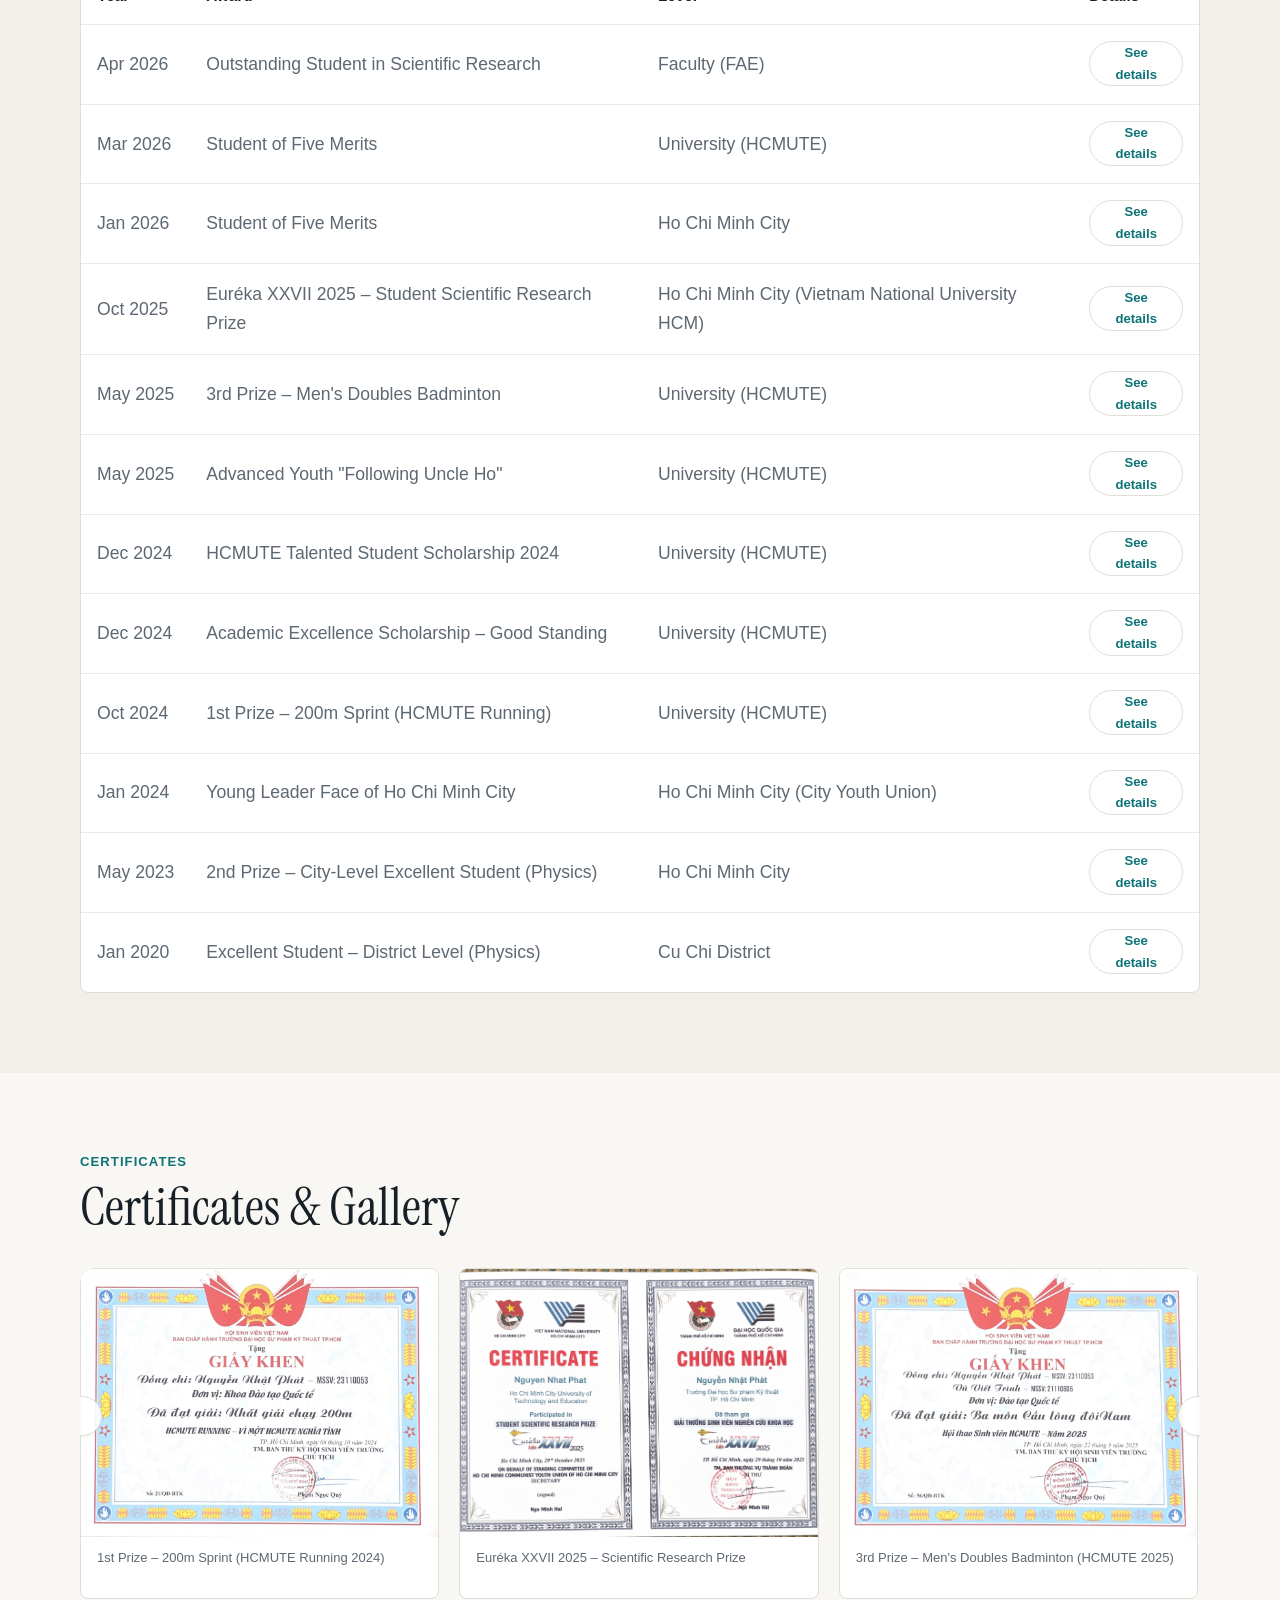
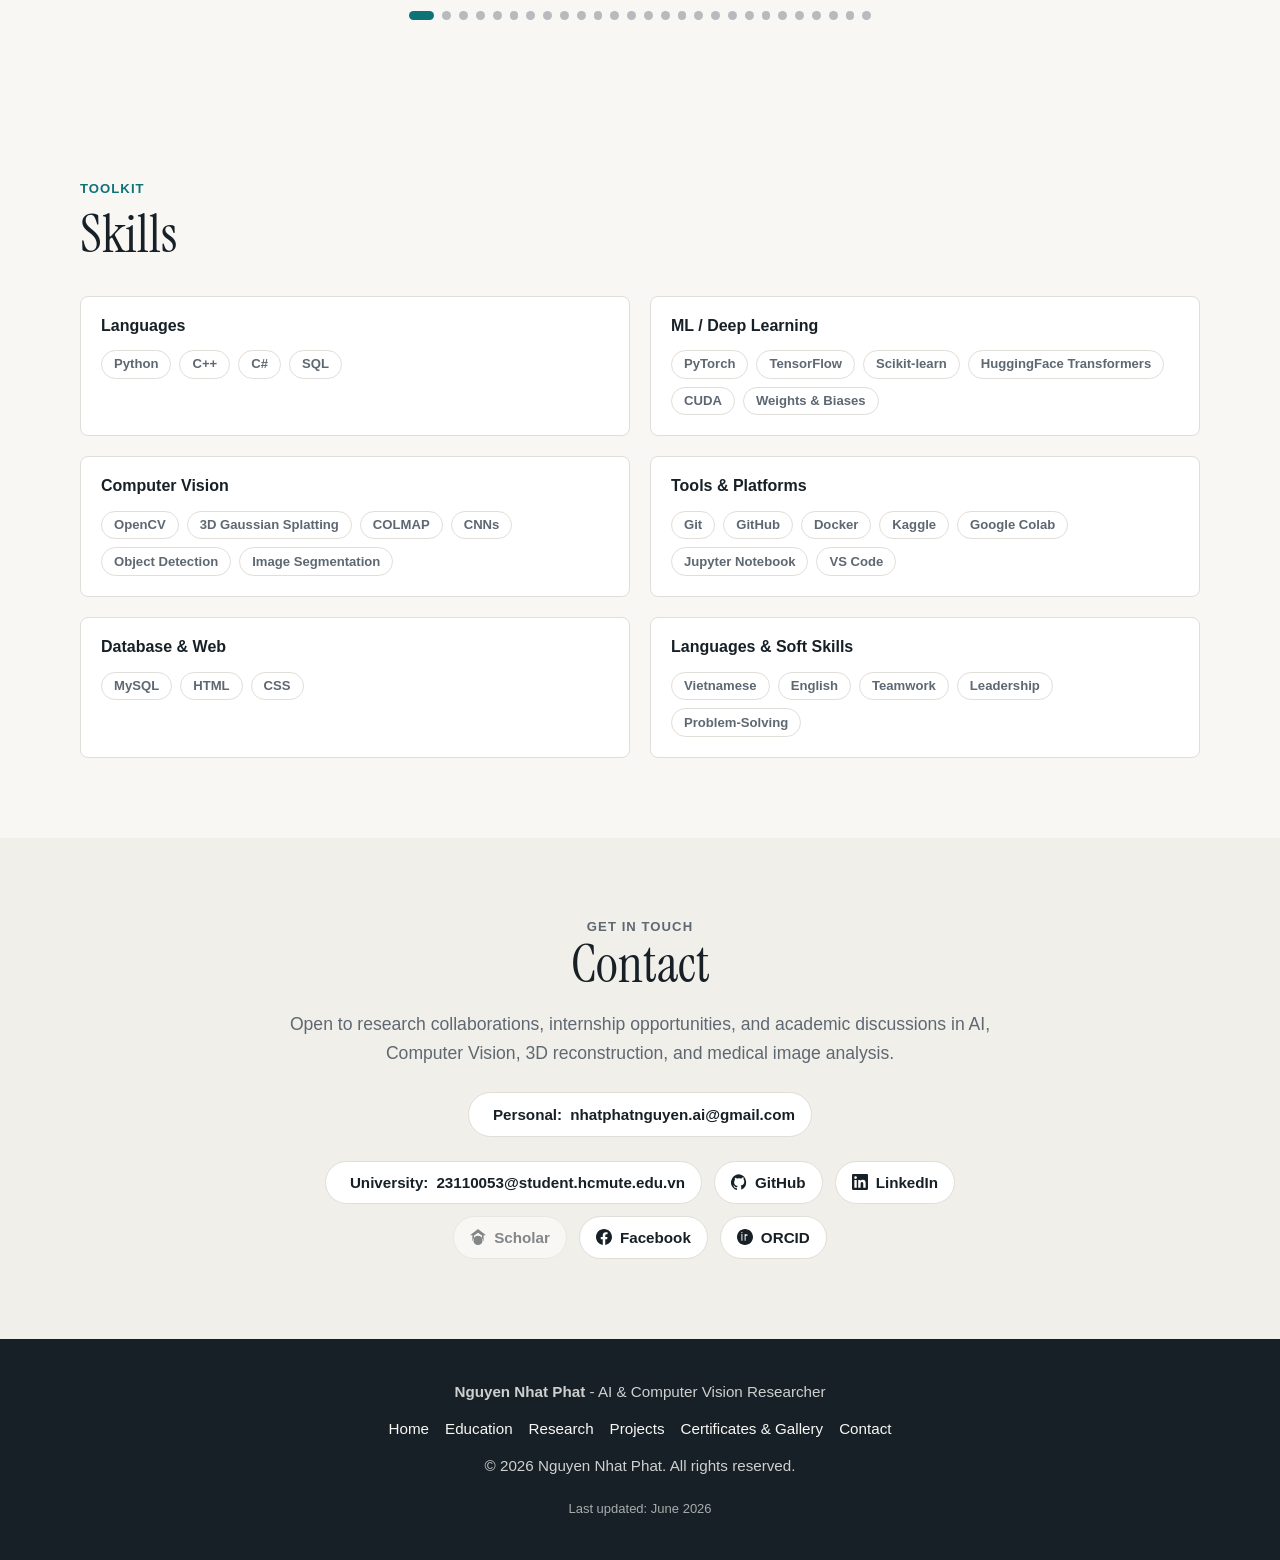
==== commit 838389aa: "feat: refactor experience section to dynamic rendering and add new volunteer entries" ====
--- a/index.html
+++ b/index.html
@@ -42,6 +42,7 @@
   <link rel="preconnect" href="https://api.fontshare.com">
   <link href="https://fonts.googleapis.com/css2?family=Instrument+Serif:ital@0;1&display=swap" rel="stylesheet">
   <link href="https://fonts.googleapis.com/css2?family=Lora:ital,wght@0,400;0,700;1,400&display=swap" rel="stylesheet">
+  <link href="https://fonts.googleapis.com/css2?family=Noto+Sans:wght@300;400;500;600;700&display=swap" rel="stylesheet">
   <link href="https://api.fontshare.com/v2/css?f[]=satoshi@300,400,500,700&display=swap" rel="stylesheet">
   <link rel="stylesheet" href="./style.css">
   <link rel="stylesheet" href="./print.css" media="print">
@@ -140,7 +141,7 @@
         </div>
         <div class="hero-copy">
           <p class="eyebrow" data-i18n="hero.eyebrow">AI & Computer Vision Researcher</p>
-          <h1>Nguyen Nhat Phat</h1>
+          <h1 data-i18n="hero.name">Nguyen Nhat Phat</h1>
           <p class="hero-title" data-i18n="hero.title">B.Eng. Student in Information Technology, specializing in Artificial Intelligence</p>
           <p class="hero-affiliation">
             <a href="https://hcmute.edu.vn/" target="_blank" rel="noopener">Ho Chi Minh City University of Technology
@@ -308,38 +309,7 @@
           <p class="section-kicker" data-i18n="experience.kicker">Academic Life</p>
           <h2 id="experience-title" data-i18n="experience.heading">Experience</h2>
         </div>
-        <div class="experience-grid">
-          <article class="experience-item detail-card" data-detail-id="bmw-program" tabindex="0" role="button"
-            aria-haspopup="dialog">
-            <p class="experience-type" data-i18n="experience.exchange.type">International Exchange</p>
-            <h3>BMW Program - Digital Twin & AI-Based Industrial Simulation</h3>
-            <p data-i18n="experience.exchange.meta">University of Ulsan, South Korea &middot; <time datetime="2026-01">January 2026</time></p>
-            <p data-i18n="experience.exchange.desc">Inbound academic exchange focused on digital twins and AI-based
-              industrial simulation.</p>
-            <button class="detail-link" type="button" data-detail-id="bmw-program"
-              data-i18n="details.see">See details</button>
-          </article>
-          <article class="experience-item detail-card" data-detail-id="youth-union" tabindex="0" role="button"
-            aria-haspopup="dialog">
-            <p class="experience-type" data-i18n="experience.leadership.type">Leadership</p>
-            <h3 data-i18n="experience.leadership.title">Youth Union Secretary</h3>
-            <p data-i18n="experience.leadership.meta">Class 23110FIE1, HCMUTE &middot; <time datetime="2023">2023</time>–Present</p>
-            <p data-i18n="experience.leadership.desc">Class-level youth leadership role supporting student activities,
-              academic communication, and community engagement.</p>
-            <button class="detail-link" type="button" data-detail-id="youth-union"
-              data-i18n="details.see">See details</button>
-          </article>
-          <article class="experience-item detail-card" data-detail-id="volunteer-community" tabindex="0" role="button"
-            aria-haspopup="dialog">
-            <p class="experience-type" data-i18n="experience.volunteer.type">Volunteer & Community</p>
-            <h3 data-i18n="experience.volunteer.title">Campus and Social Activities</h3>
-            <p data-i18n="experience.volunteer.desc">Spring Volunteer Campaigns, Exam Season Support Program, and HCMUTE
-              Running 21km completion in 2024.</p>
-            <p data-i18n="experience.volunteer.score">Volunteer social work score: 99/100 for 2024-2025.</p>
-            <button class="detail-link" type="button" data-detail-id="volunteer-community"
-              data-i18n="details.see">See details</button>
-          </article>
-        </div>
+        <div class="experience-list" id="experience-list"></div>
       </div>
     </section>
 
--- a/style.css
+++ b/style.css
@@ -80,6 +80,11 @@
   --shadow-md: 0 12px 30px rgb(0 0 0 / 0.38);
 }
 
+html[lang="vi"] {
+  --font-display: "Lora", "Noto Serif", Georgia, serif;
+  --font-body: "Noto Sans", "Segoe UI", sans-serif;
+}
+
 * {
   box-sizing: border-box;
 }
@@ -483,6 +488,11 @@
   font-size: var(--text-hero);
   font-weight: 400;
   unicode-bidi: plaintext;
+}
+
+html[lang="vi"] .hero-copy h1 {
+  font-size: 4.5rem;
+  white-space: nowrap;
 }
 
 h2 {
@@ -601,6 +611,10 @@
   border-bottom: 1px solid var(--color-divider);
 }
 
+.news-list li[hidden] {
+  display: none;
+}
+
 .news-list time {
   color: var(--color-primary);
   font-size: var(--text-sm);
@@ -1326,20 +1340,18 @@
 }
 
 .detail-gallery {
-  display: flex;
+  display: grid;
+  grid-template-columns: repeat(2, 1fr);
   gap: var(--space-3);
   margin-bottom: var(--space-5);
-  overflow-x: auto;
-  padding-bottom: var(--space-2);
 }
 
 .detail-gallery img {
-  flex: 0 0 13rem;
-  width: 13rem;
+  width: 100%;
   aspect-ratio: 4 / 3;
+  object-fit: cover;
   border: 1px solid var(--color-border);
   border-radius: var(--radius-md);
-  object-fit: cover;
 }
 
 .detail-meta {
@@ -1555,6 +1567,10 @@
 }
 
 @media (max-width: 980px) {
+  html[lang="vi"] .hero-copy h1 {
+    font-size: 3.25rem;
+  }
+
   .nav-toggle {
     display: inline-grid;
     order: 2;
@@ -1612,6 +1628,9 @@
 }
 
 @media (max-width: 720px) {
+  html[lang="vi"] .hero-copy h1 {
+    font-size: 2.75rem;
+  }
 
   .section,
   .hero {
@@ -1679,6 +1698,9 @@
 }
 
 @media (max-width: 420px) {
+  html[lang="vi"] .hero-copy h1 {
+    font-size: 2.25rem;
+  }
 
   .container,
   .hero-inner,
@@ -1715,6 +1737,109 @@
     bottom: var(--space-5);
     top: auto;
     transform: none;
+  }
+}
+
+/* Experience Cards */
+.experience-list {
+  display: flex;
+  flex-direction: column;
+  gap: var(--space-5);
+}
+
+.experience-card {
+  display: grid;
+  grid-template-columns: 1fr;
+  border: 1px solid var(--color-border);
+  border-radius: var(--radius-md);
+  background: var(--color-surface);
+  overflow: hidden;
+  transition: transform var(--transition), box-shadow var(--transition), border-color var(--transition);
+}
+
+.experience-card:hover {
+  transform: translateY(-2px);
+  box-shadow: var(--shadow-md);
+  border-color: color-mix(in srgb, var(--color-primary) 40%, var(--color-border));
+}
+
+.experience-cover {
+  width: 100%;
+  aspect-ratio: 3 / 1;
+  overflow: hidden;
+  border-bottom: 1px solid var(--color-border);
+}
+
+.experience-cover img {
+  width: 100%;
+  height: 100%;
+  object-fit: cover;
+  object-position: center;
+  display: block;
+}
+
+.experience-card[data-detail-id="volunteer-community"] .experience-cover img {
+  object-position: 50% 15%;
+}
+
+.experience-card__body {
+  display: grid;
+  gap: var(--space-3);
+  padding: var(--space-5);
+}
+
+.experience-card__header {
+  display: flex;
+  gap: var(--space-4);
+  align-items: flex-start;
+}
+
+.experience-logo {
+  flex-shrink: 0;
+  width: 52px;
+  height: 52px;
+  border-radius: var(--radius-md);
+  overflow: hidden;
+  border: 1px solid var(--color-border);
+  background: var(--color-surface-soft);
+  display: flex;
+  align-items: center;
+  justify-content: center;
+}
+
+.experience-logo img {
+  width: 100%;
+  height: 100%;
+  object-fit: contain;
+  padding: 6px;
+}
+
+.experience-card__meta {
+  flex: 1;
+}
+
+.experience-card__meta h3 {
+  font-size: var(--text-base);
+  font-weight: 700;
+  margin-bottom: var(--space-1);
+  line-height: 1.35;
+}
+
+.experience-org {
+  margin: 0;
+  font-size: var(--text-sm);
+  color: var(--color-text-muted);
+}
+
+.experience-desc {
+  margin: 0;
+  color: var(--color-text-muted);
+  font-size: var(--text-sm);
+}
+
+@media (max-width: 720px) {
+  .experience-cover {
+    aspect-ratio: 2 / 1;
   }
 }
 
@@ -1779,12 +1904,10 @@
   content: "";
   position: absolute;
   inset: 0;
-  background: linear-gradient(
-    90deg,
-    transparent 0%,
-    rgba(255, 255, 255, 0.35) 50%,
-    transparent 100%
-  );
+  background: linear-gradient(90deg,
+      transparent 0%,
+      rgba(255, 255, 255, 0.35) 50%,
+      transparent 100%);
   animation: shimmer 1.4s infinite;
   will-change: transform;
   transform: translateX(-100%);
@@ -1801,12 +1924,10 @@
 }
 
 [data-theme="dark"] .skeleton::after {
-  background: linear-gradient(
-    90deg,
-    transparent 0%,
-    rgba(255, 255, 255, 0.07) 50%,
-    transparent 100%
-  );
+  background: linear-gradient(90deg,
+      transparent 0%,
+      rgba(255, 255, 255, 0.07) 50%,
+      transparent 100%);
 }
 
 .skeleton-paper {
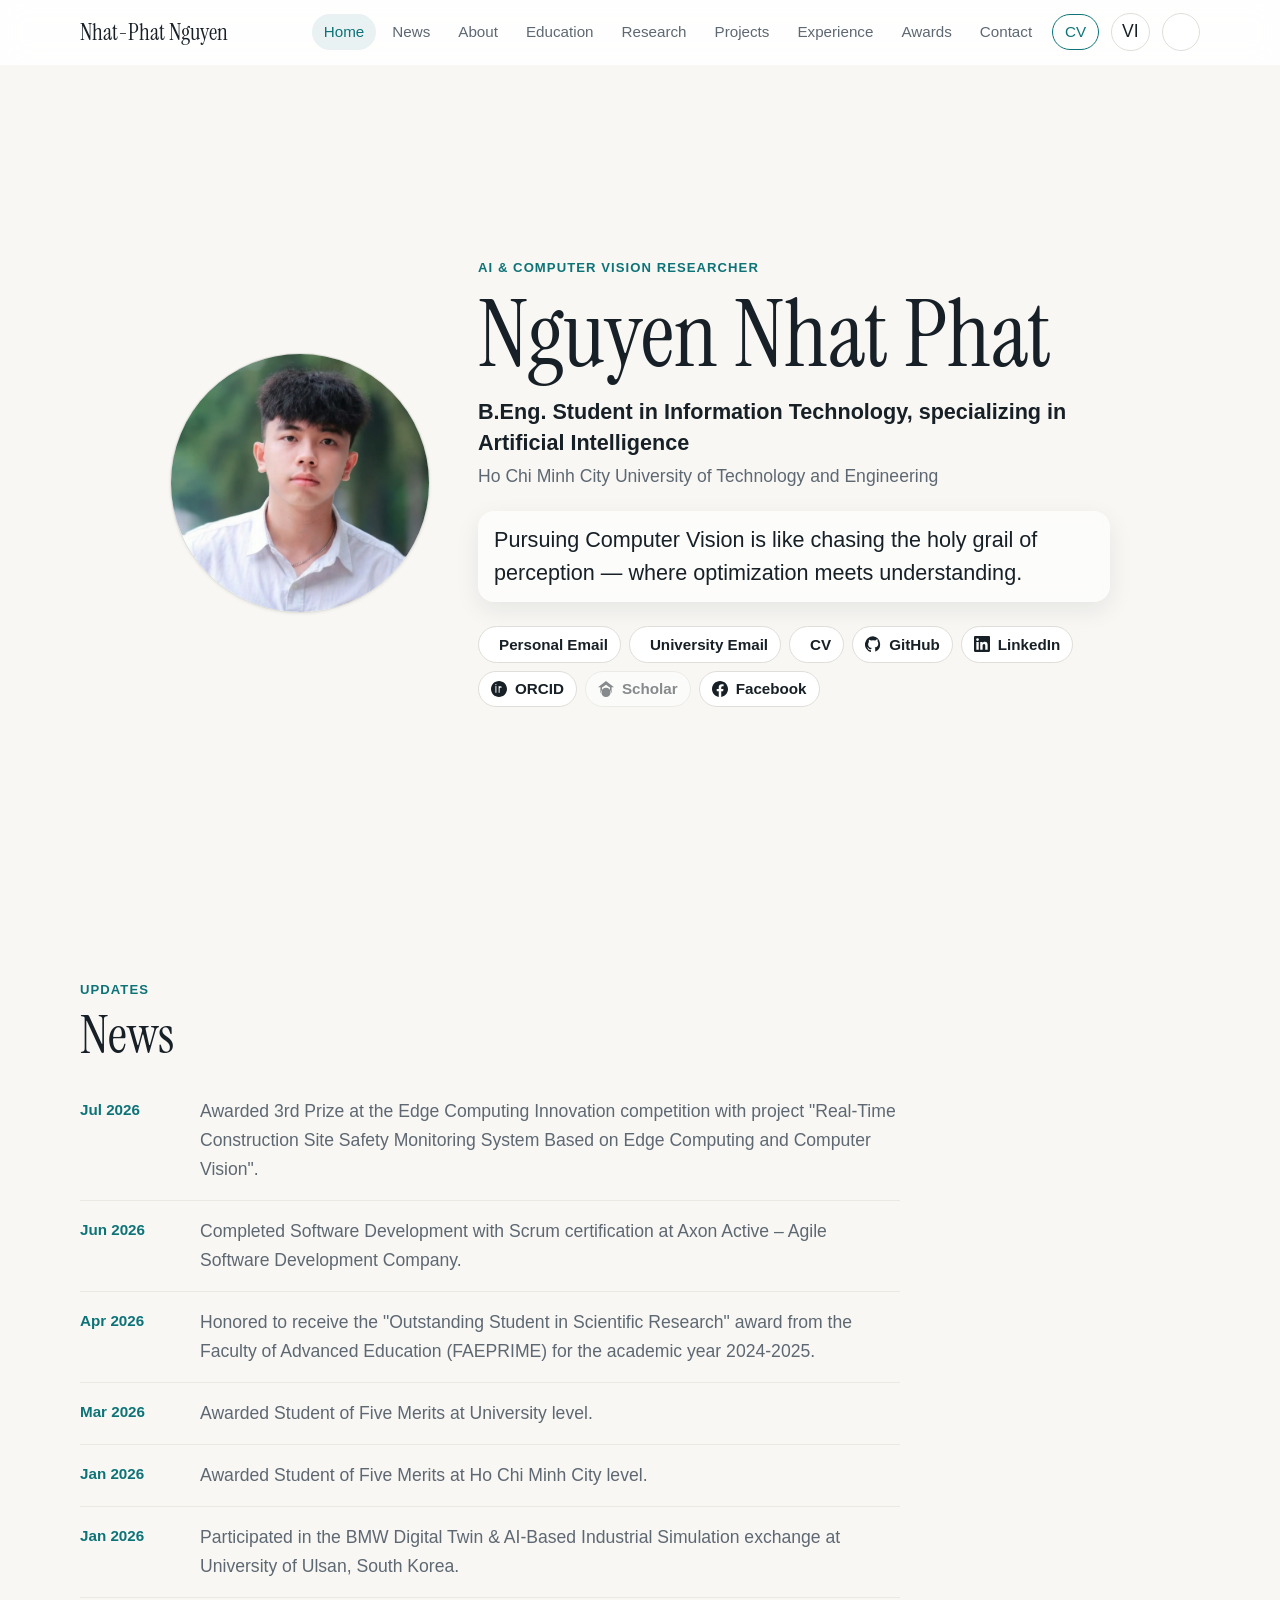
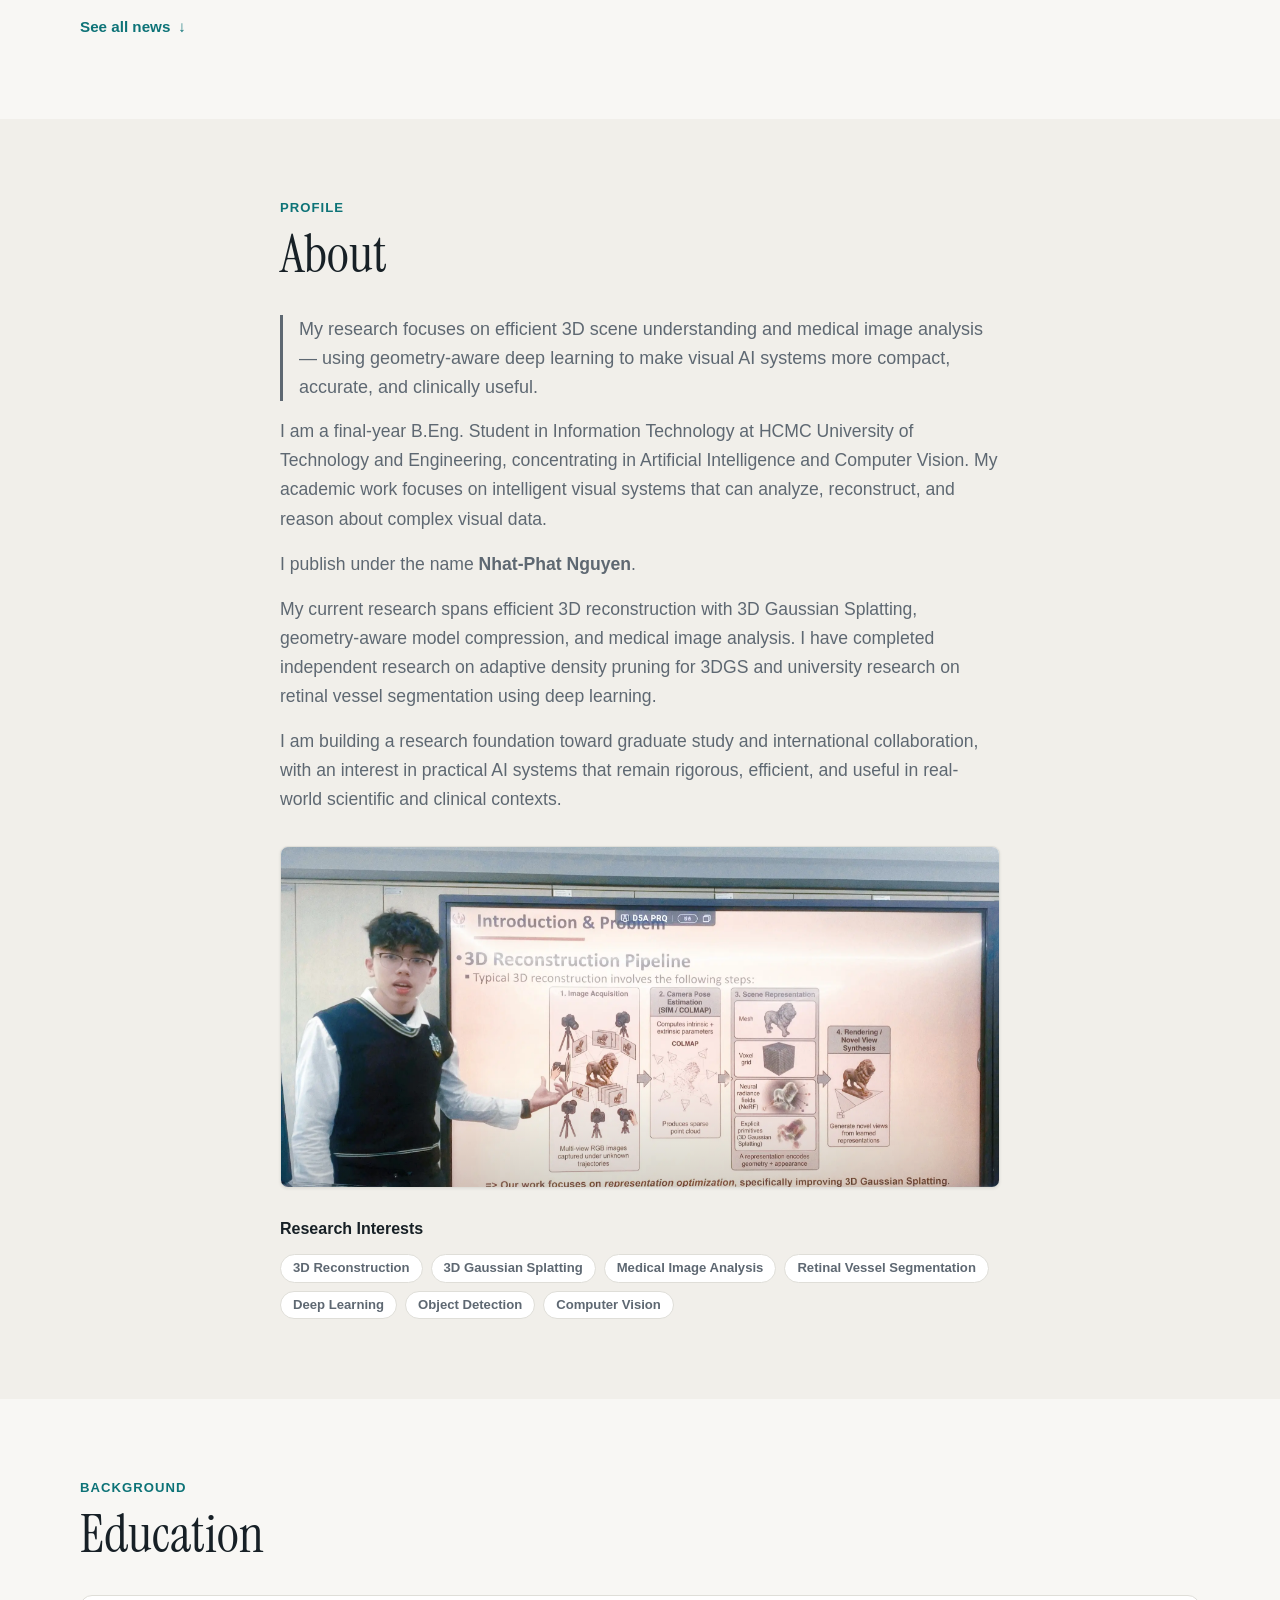
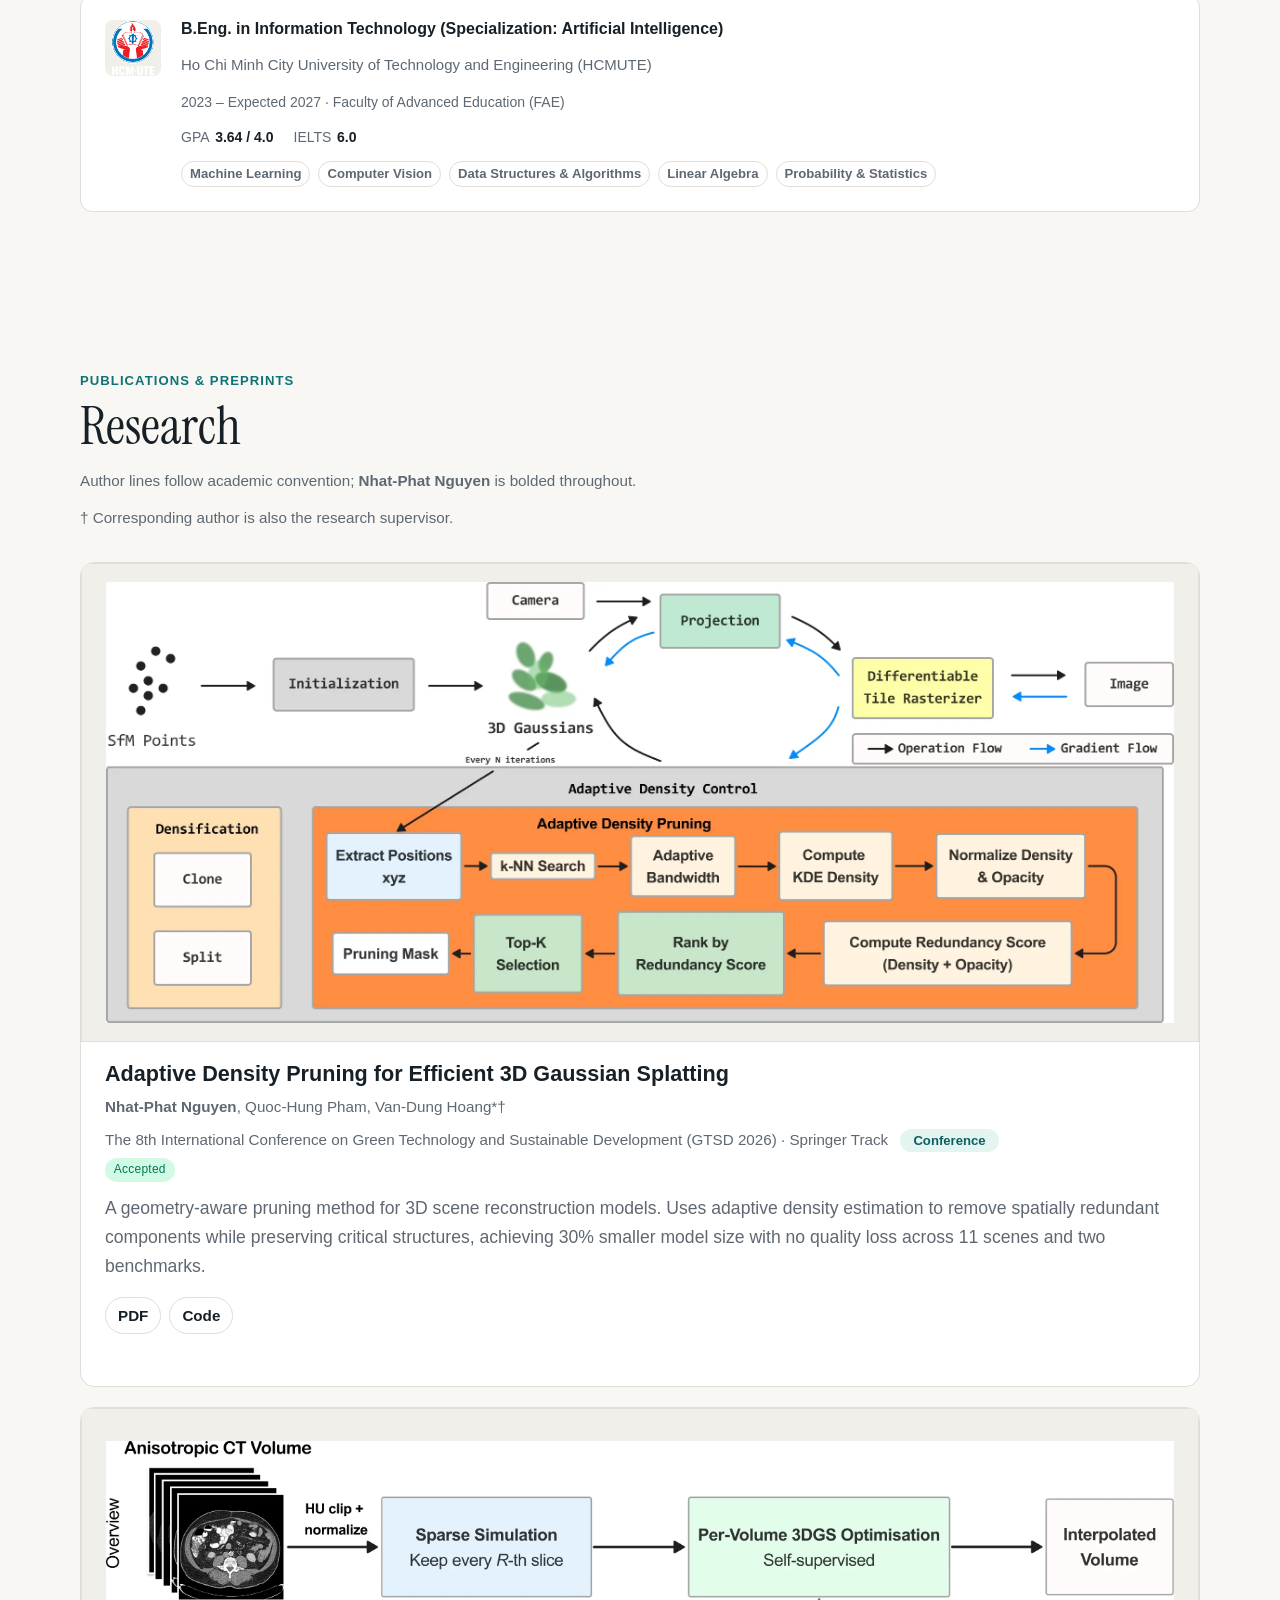
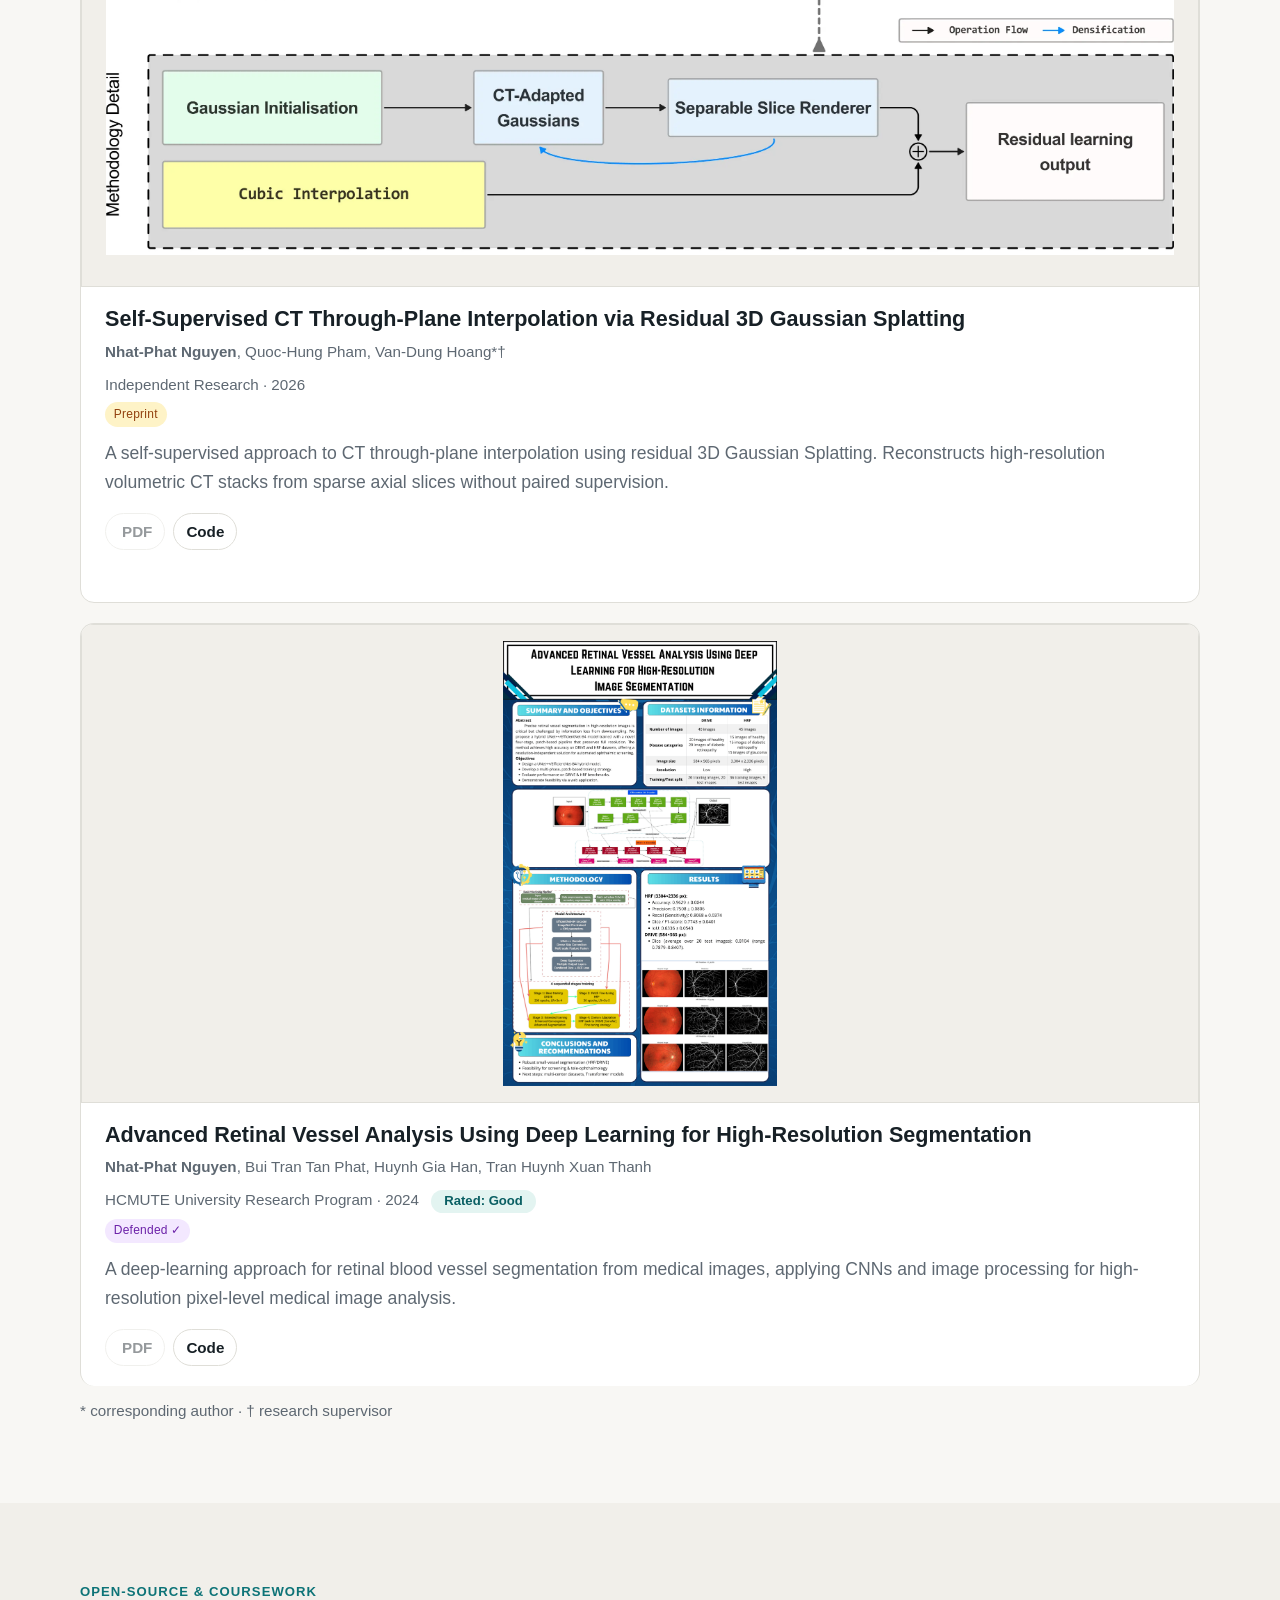
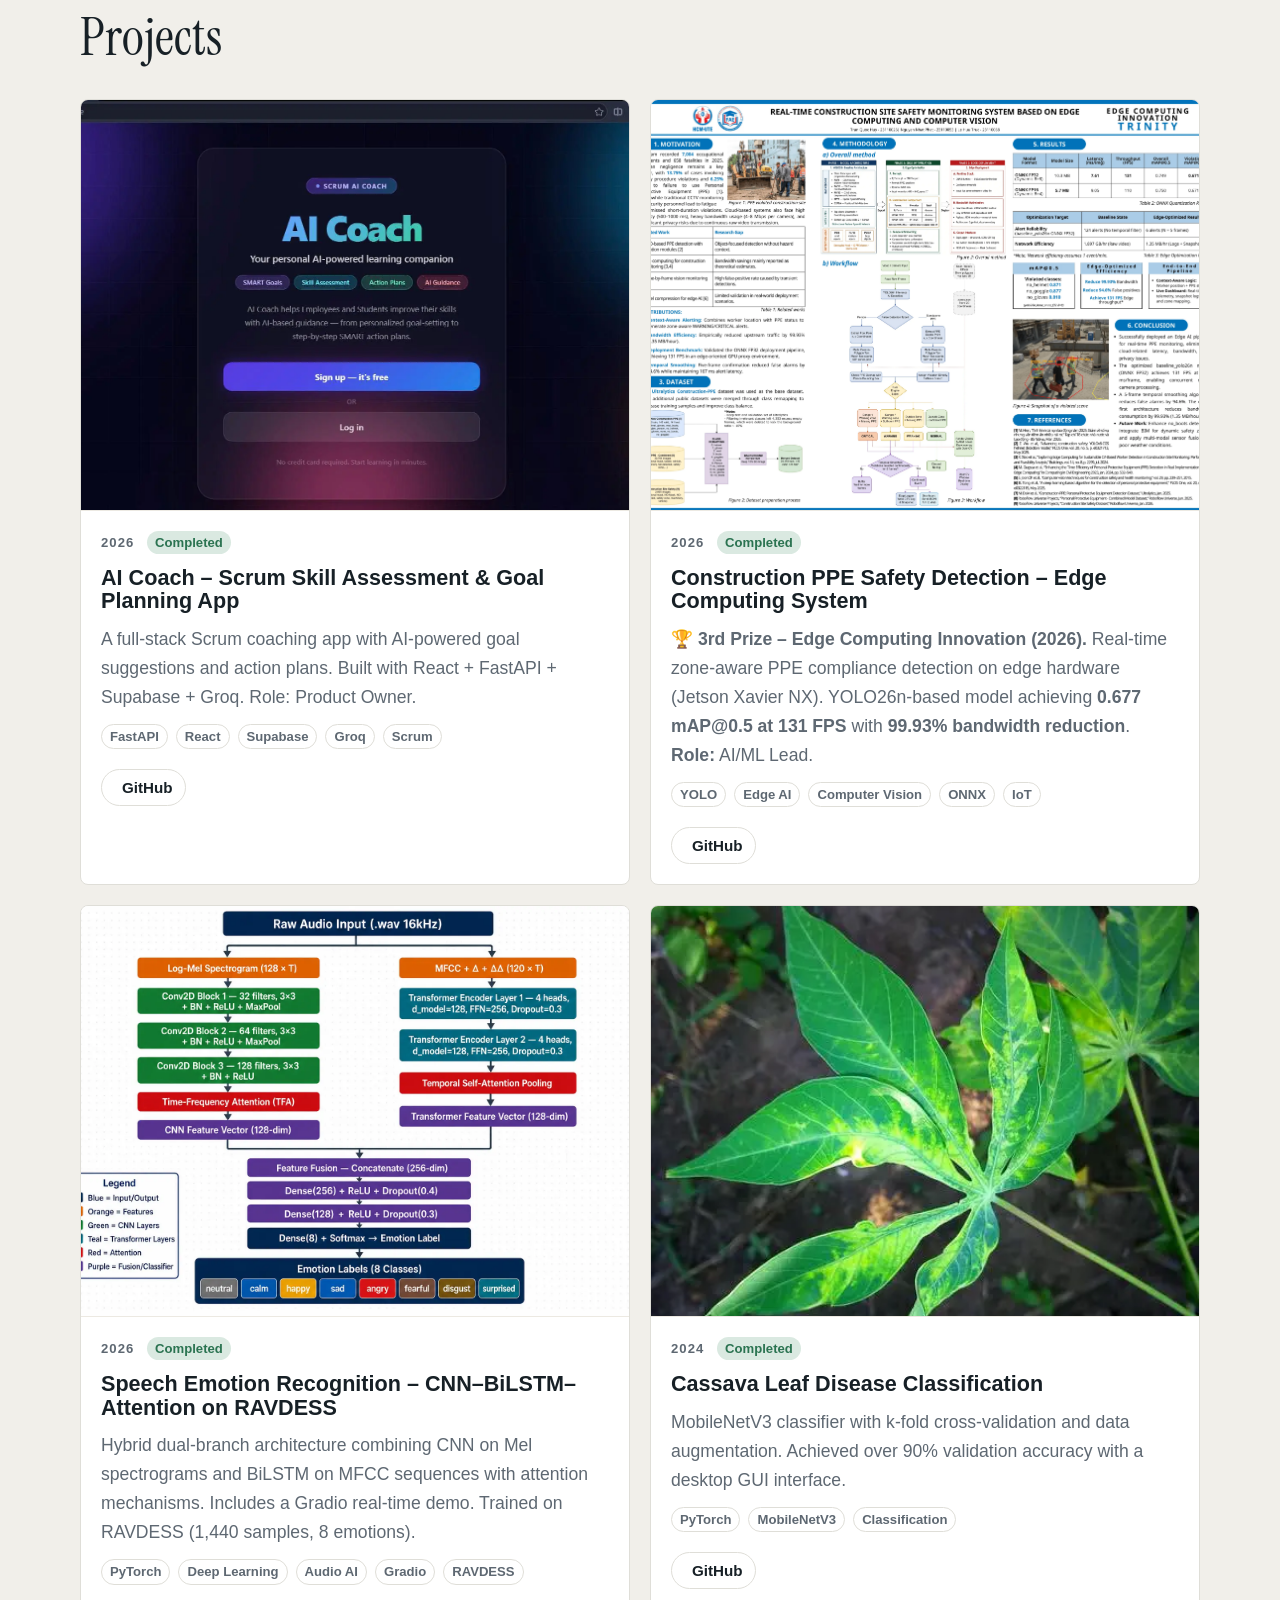
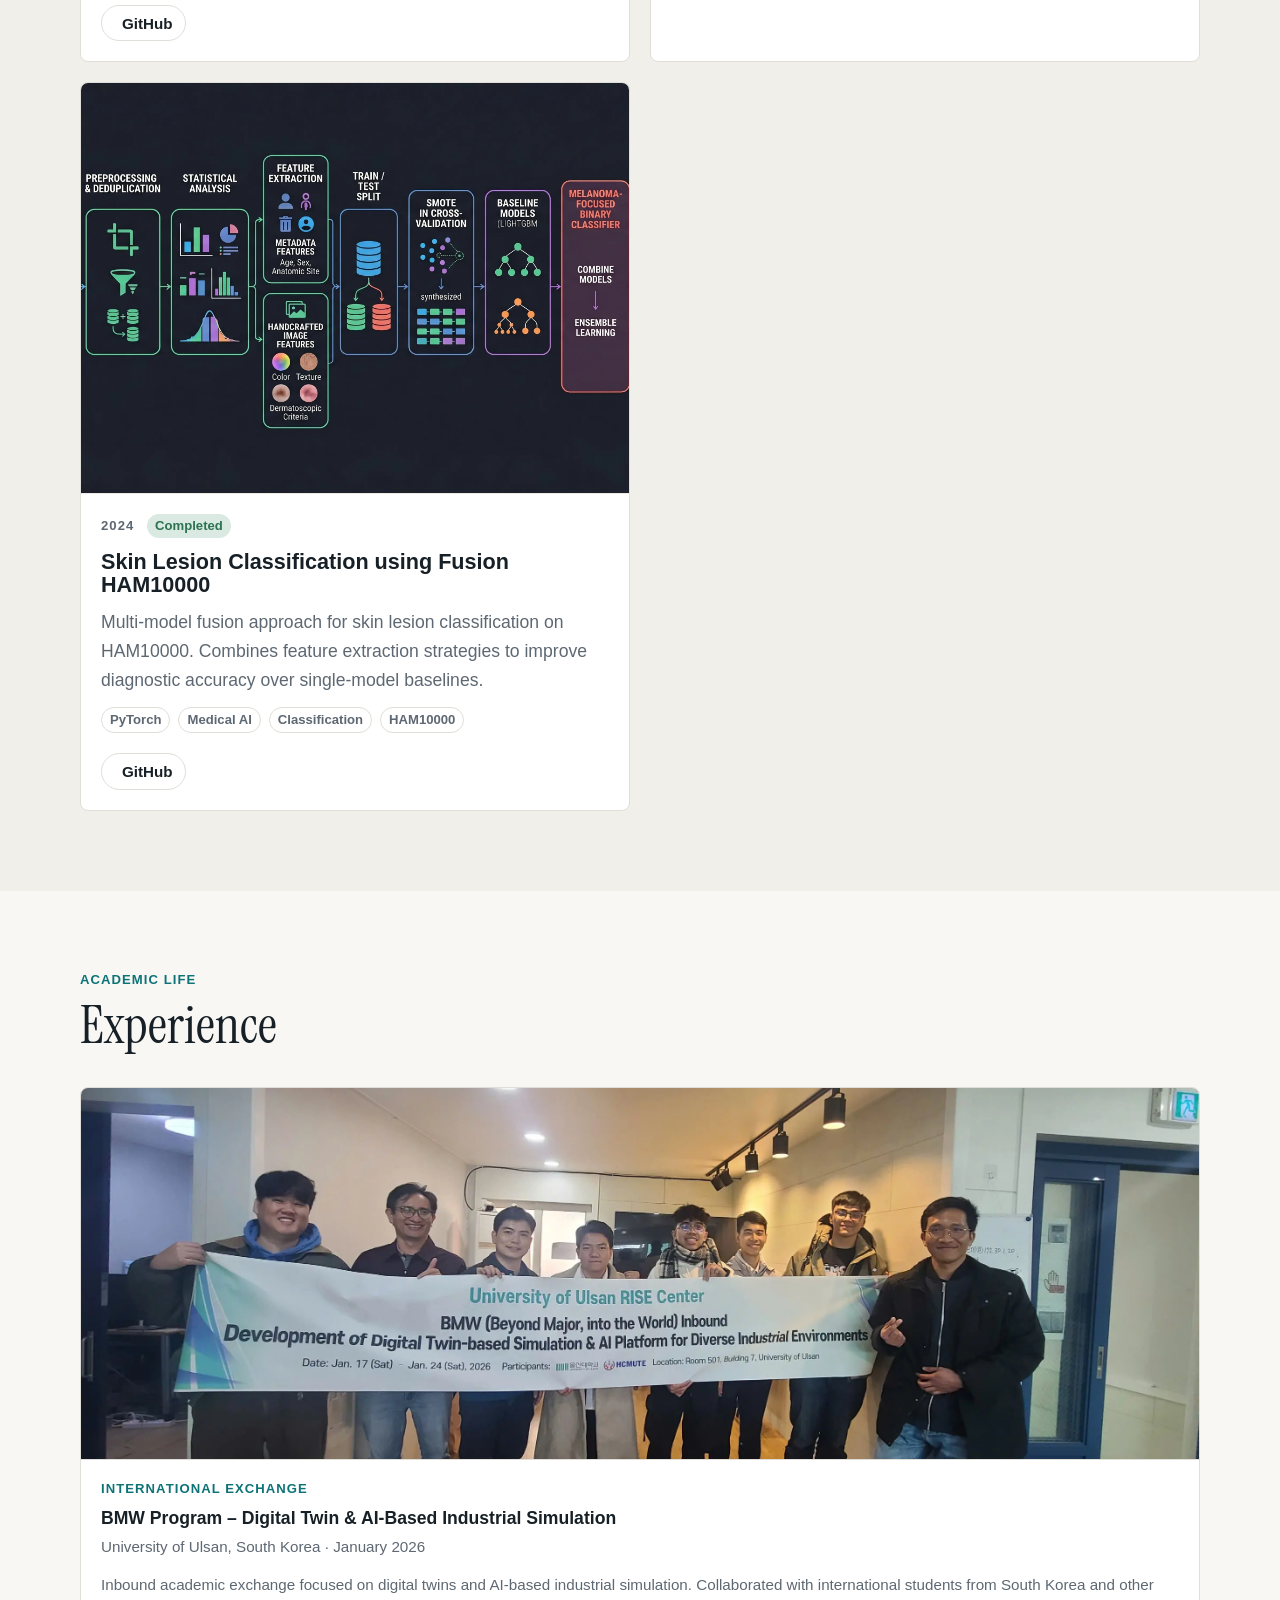
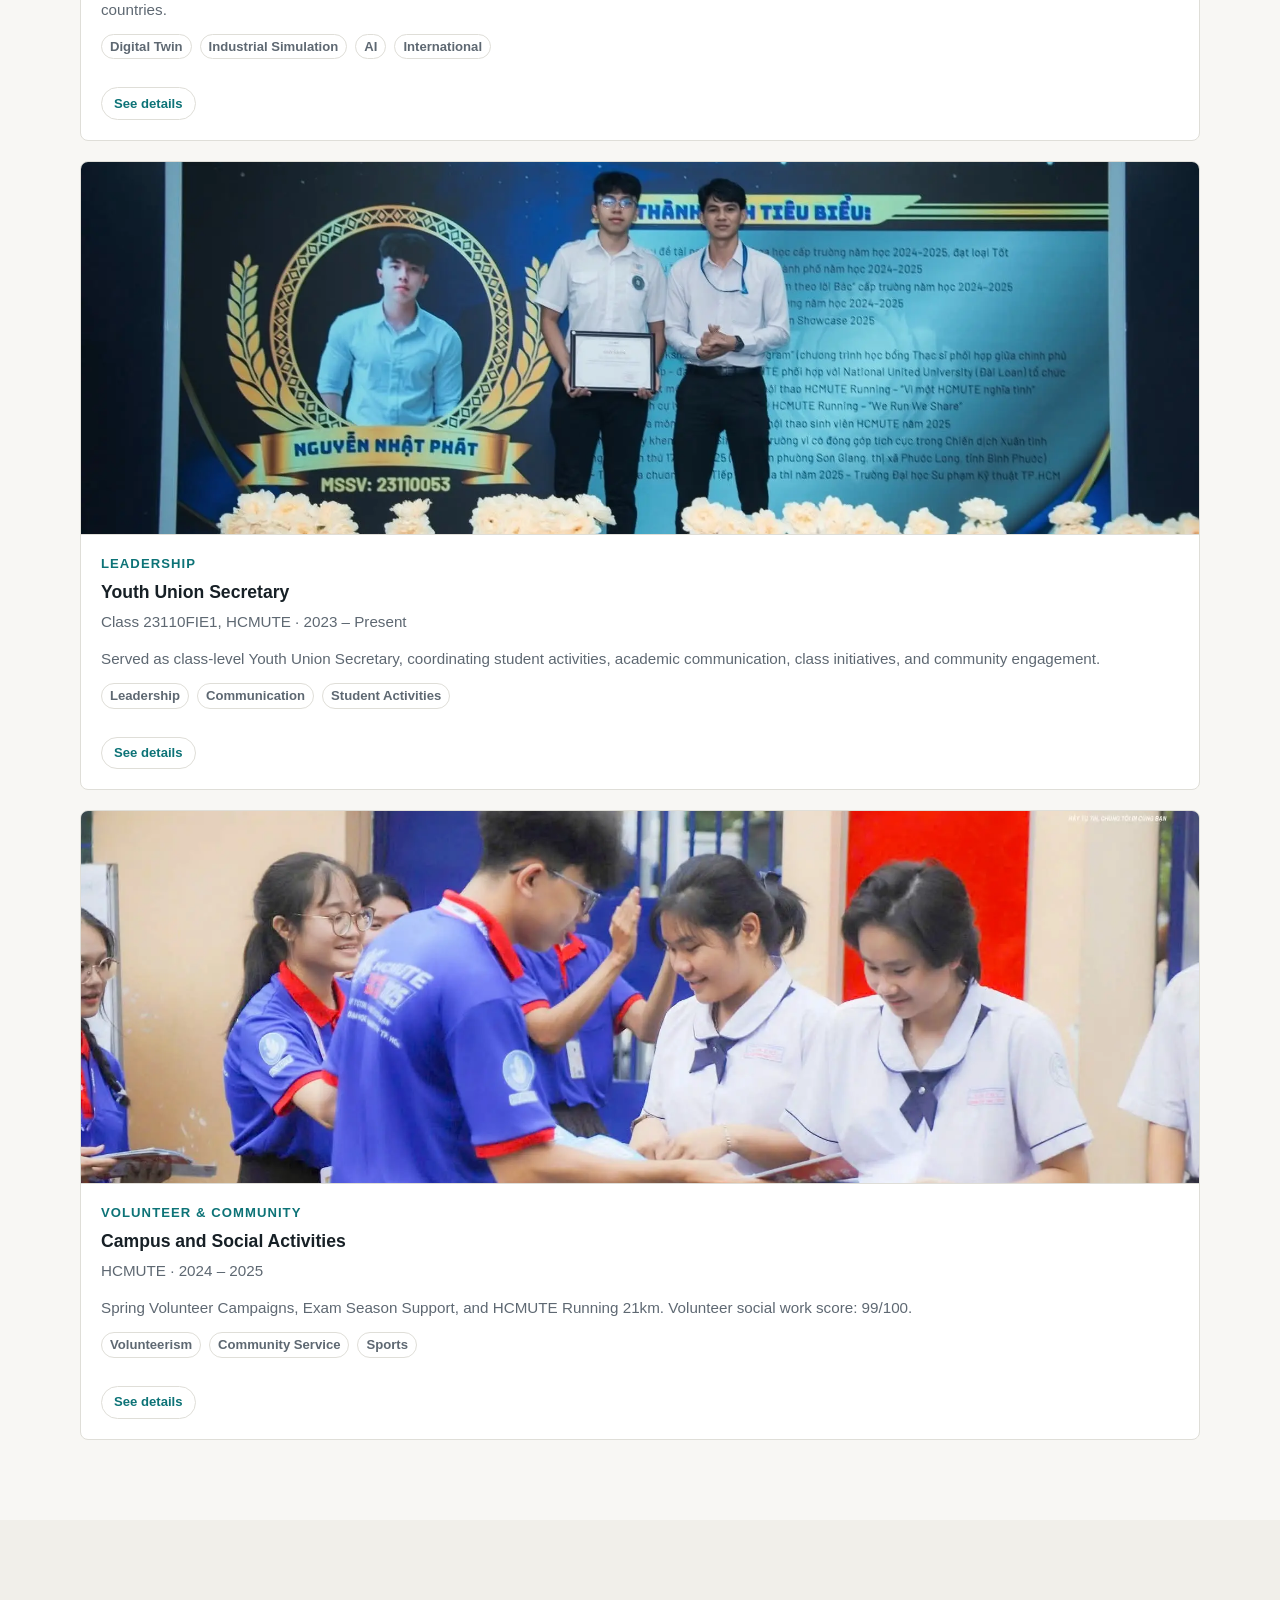
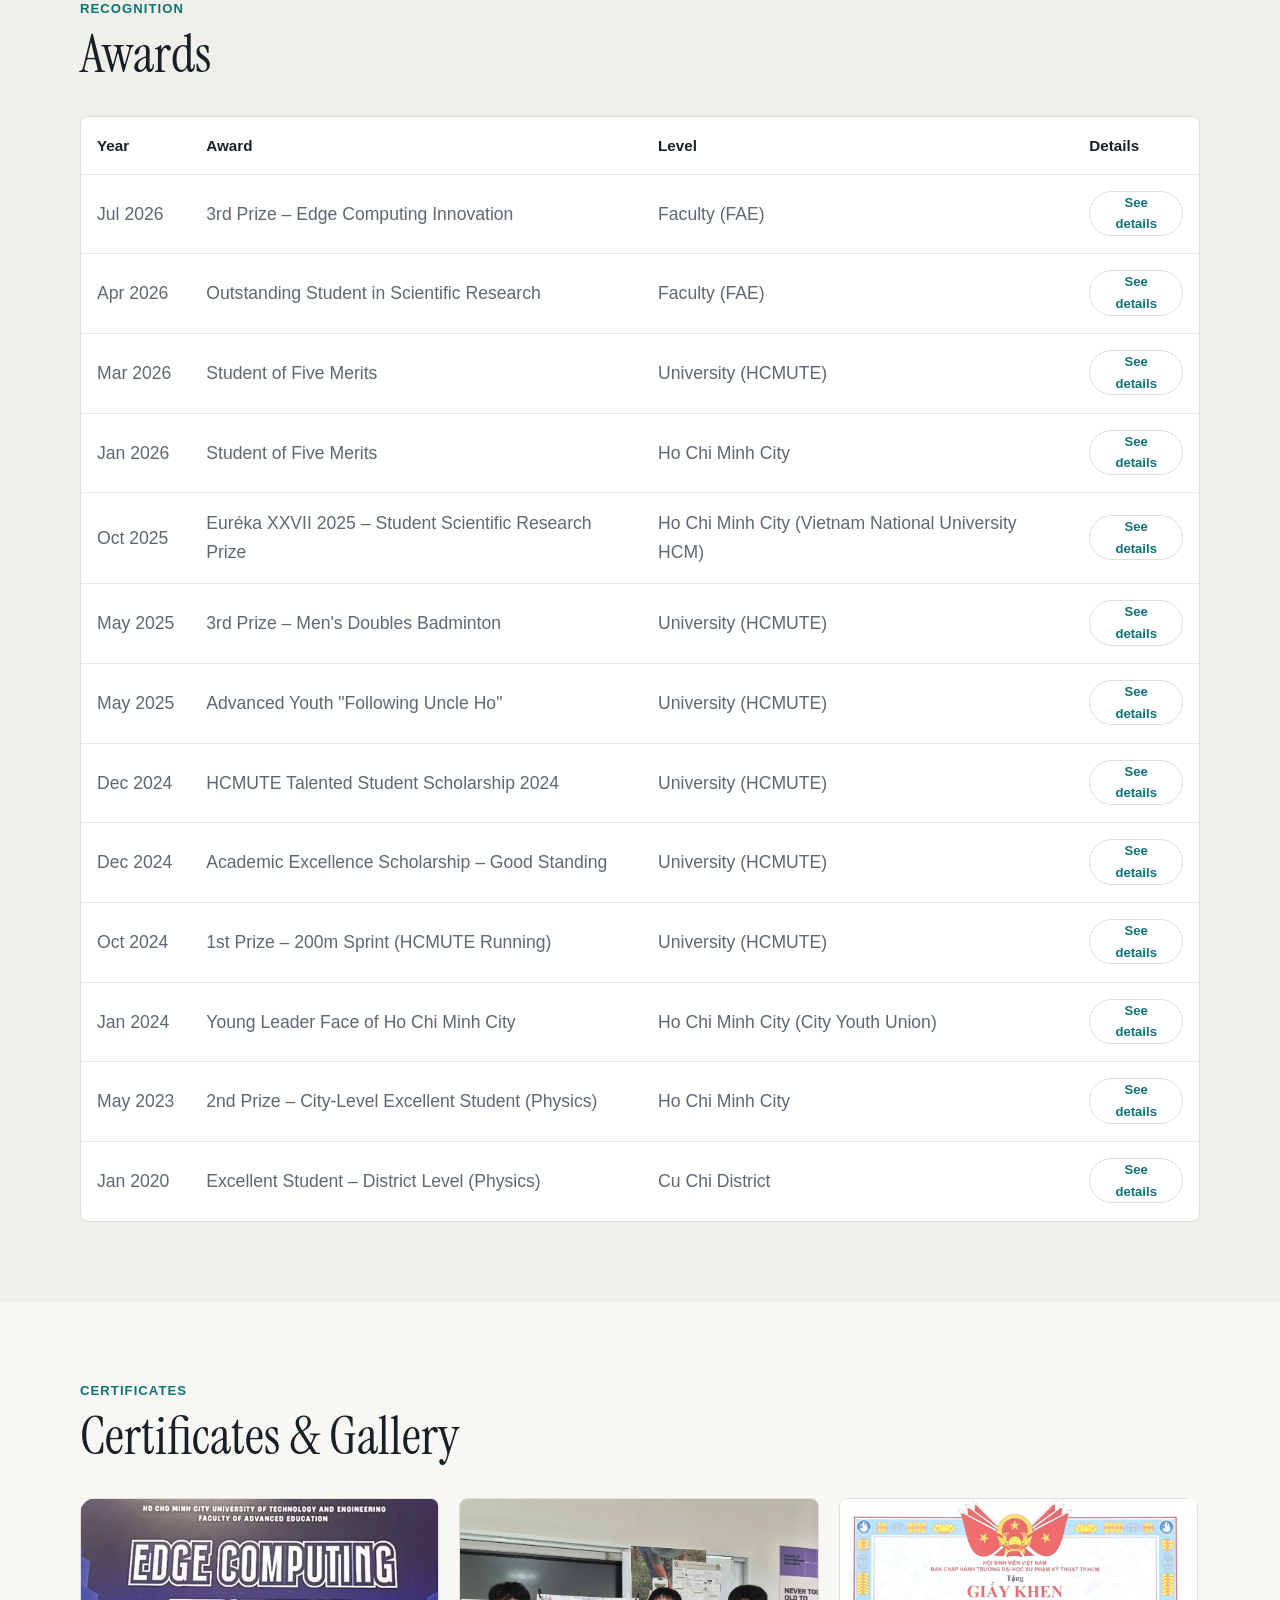
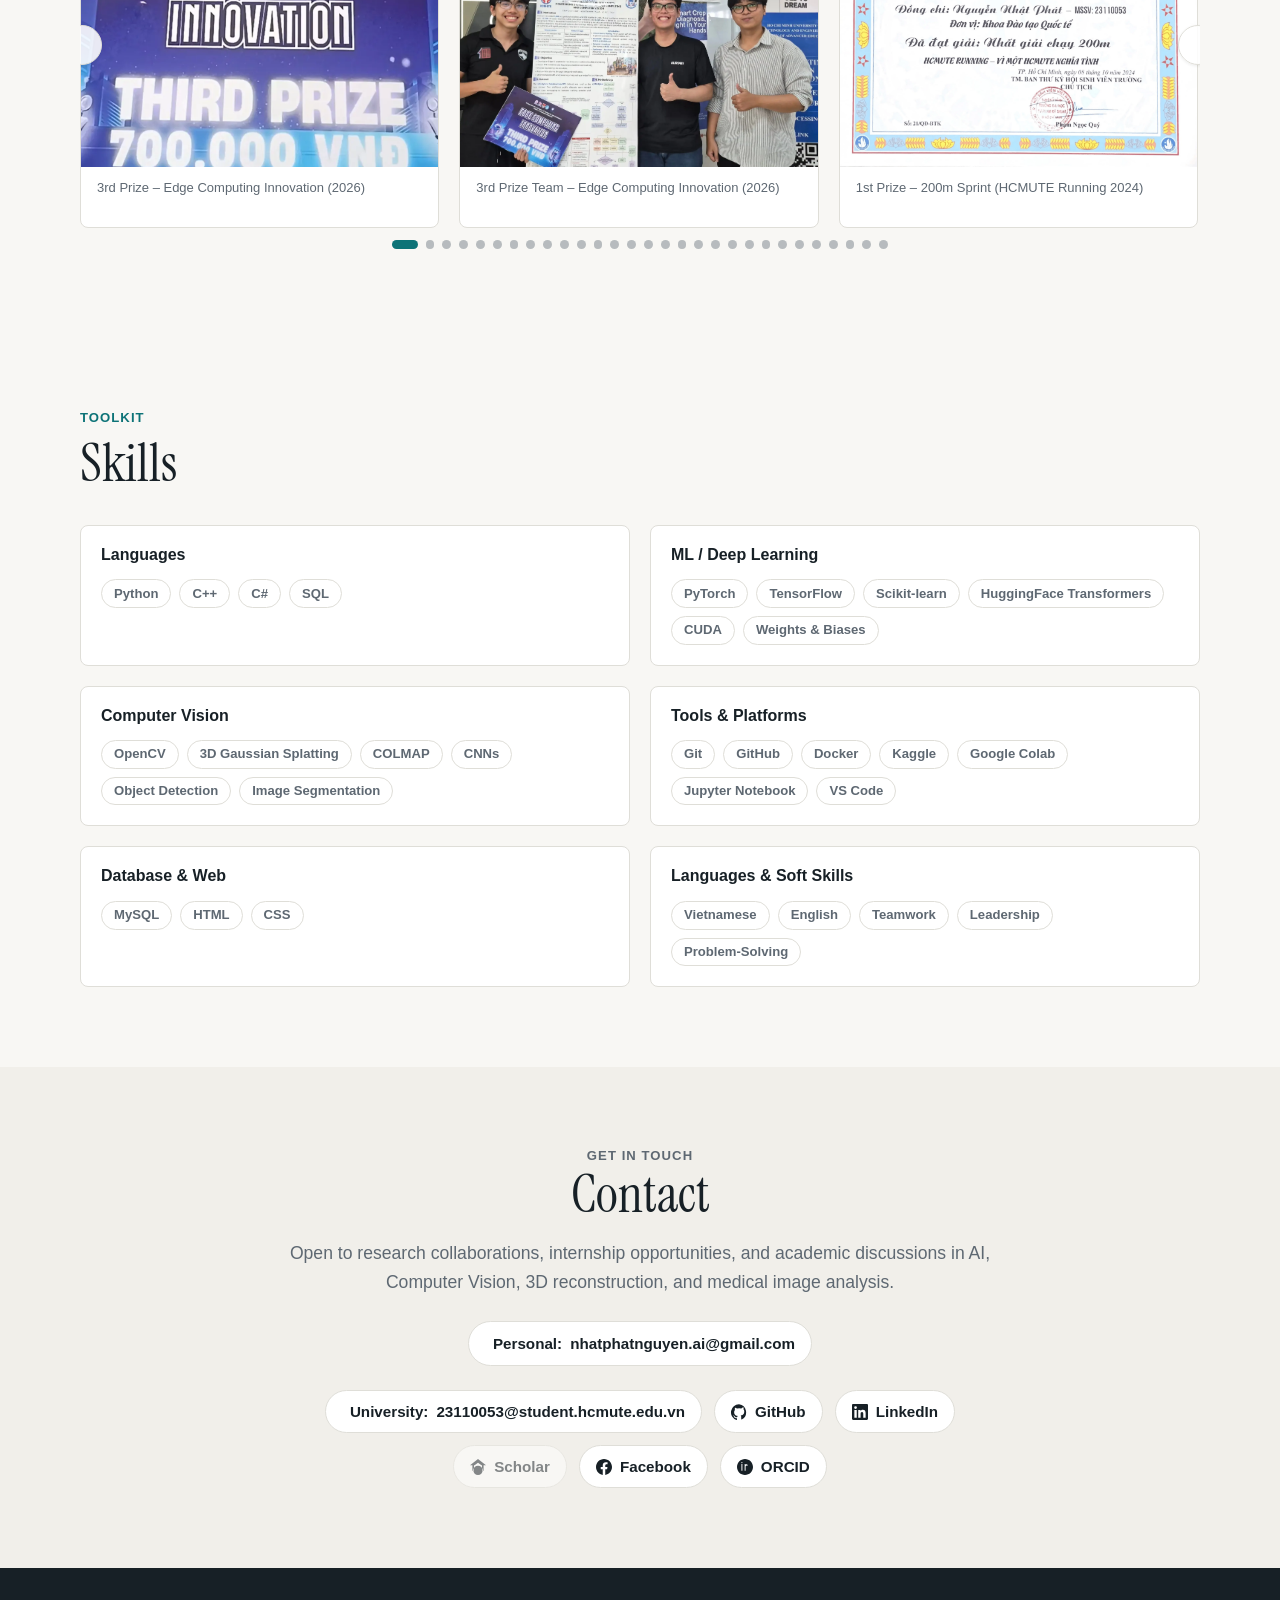
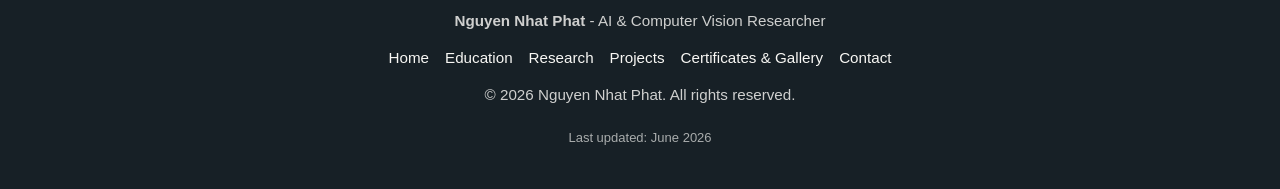
==== commit ceeb4987: "feat: update header navigation logo text to Nhat-Phat Nguyen" ====
--- a/index.html
+++ b/index.html
@@ -2,6 +2,13 @@
 <html lang="en" data-theme="light">
 
 <head>
+  <script>
+    (function() {
+      var saved = localStorage.getItem('theme');
+      var preferred = saved || (window.matchMedia('(prefers-color-scheme: dark)').matches ? 'dark' : 'light');
+      document.documentElement.dataset.theme = preferred;
+    })();
+  </script>
   <meta charset="UTF-8">
   <meta name="viewport" content="width=device-width, initial-scale=1.0">
   <meta name="color-scheme" content="light dark">
@@ -18,10 +25,10 @@
   <meta name="theme-color" content="#0ea5e9">
   <link rel="canonical" href="https://phoenixevo.github.io/">
 
-  <meta property="og:type" content="profile">
-  <meta property="og:title" content="Nguyen Nhat Phat | AI & Computer Vision Researcher">
+  <meta property="og:type" content="website">
+  <meta property="og:title" content="Nguyen Nhat Phat — AI & Computer Vision Researcher">
   <meta property="og:description"
-    content="Third-year AI student at HCMUTE specializing in 3D Reconstruction, 3D Gaussian Splatting, Deep Learning, and Medical Image Analysis.">
+    content="B.Eng. student at HCMUTE specializing in AI and Computer Vision. Research in 3D Gaussian Splatting, medical image analysis, and deep learning.">
   <meta property="og:image"
         content="https://phoenixevo.github.io/assets/images/og-cover.png">
   <meta property="og:image:width" content="1200">
@@ -29,9 +36,9 @@
   <meta property="og:url" content="https://phoenixevo.github.io/">
   <meta property="og:locale" content="en_US">
   <meta property="og:site_name" content="Nguyen Nhat Phat">
-  <meta name="twitter:title" content="Nguyen Nhat Phat | AI & Computer Vision Researcher">
+  <meta name="twitter:title" content="Nguyen Nhat Phat — AI & Computer Vision Researcher">
   <meta name="twitter:description"
-    content="Academic portfolio focused on 3D reconstruction, 3D Gaussian Splatting, and medical image analysis.">
+    content="B.Eng. student at HCMUTE specializing in AI and Computer Vision. Research in 3D Gaussian Splatting, medical image analysis, and deep learning.">
   <meta name="twitter:image"
         content="https://phoenixevo.github.io/assets/images/og-cover.png">
   <meta name="twitter:card" content="summary_large_image">
@@ -53,13 +60,15 @@
     "@context": "https://schema.org",
     "@type": "Person",
     "name": "Nguyen Nhat Phat",
-    "alternateName": "Nguyen Nhat Phat",
+    "alternateName": "Nguyễn Nhật Phát",
     "url": "https://phoenixevo.github.io/",
+    "image": "https://phoenixevo.github.io/assets/images/profile.webp",
     "email": [
       "23110053@student.hcmute.edu.vn",
       "nhatphatnguyen.ai@gmail.com"
     ],
     "jobTitle": "B.Eng. Student in Information Technology, specializing in Artificial Intelligence",
+    "description": "AI and Computer Vision researcher specializing in 3D Gaussian Splatting and medical image analysis.",
     "affiliation": {
       "@type": "EducationalOrganization",
       "name": "HCMC University of Technology and Engineering",
@@ -94,7 +103,7 @@
 
   <header class="site-header" data-header>
     <nav class="nav" aria-label="Main navigation">
-      <a class="nav-logo" href="#home" aria-label="Nguyen Nhat Phat home">NNP</a>
+      <a class="nav-logo" href="#home" aria-label="Nguyen Nhat Phat home">Nhat-Phat Nguyen</a>
 
       <button class="nav-toggle" type="button" aria-label="Open navigation menu" aria-expanded="false"
         aria-controls="nav-menu" data-nav-toggle>
--- a/style.css
+++ b/style.css
@@ -933,6 +933,11 @@
   color: #166534;
 }
 
+.paper-status--accepted {
+  background: #d1fae5;
+  color: #047857;
+}
+
 .paper-status--defended {
   background: #f3e8ff;
   color: #6b21a8;
@@ -951,6 +956,11 @@
 [data-theme="dark"] .paper-status--published {
   background: #14532d;
   color: #86efac;
+}
+
+[data-theme="dark"] .paper-status--accepted {
+  background: #064e3b;
+  color: #6ee7b7;
 }
 
 [data-theme="dark"] .paper-status--defended {
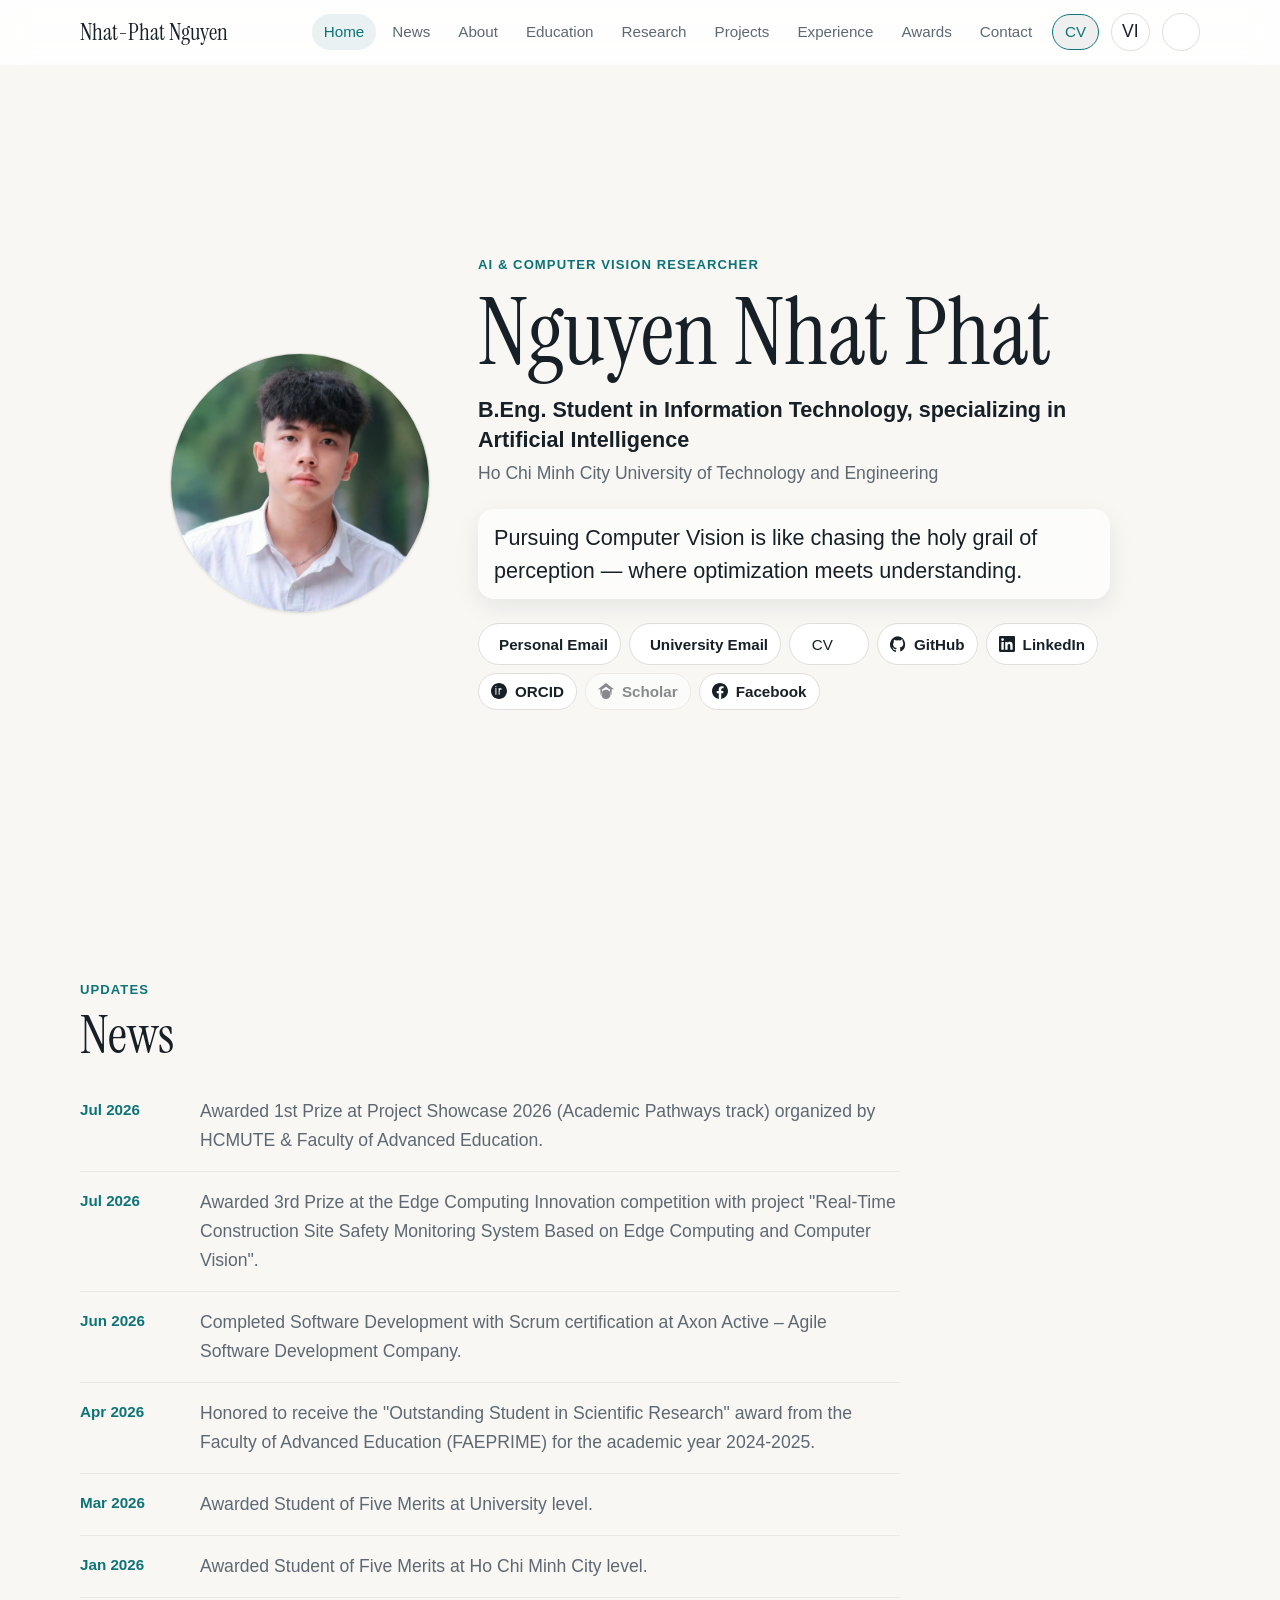
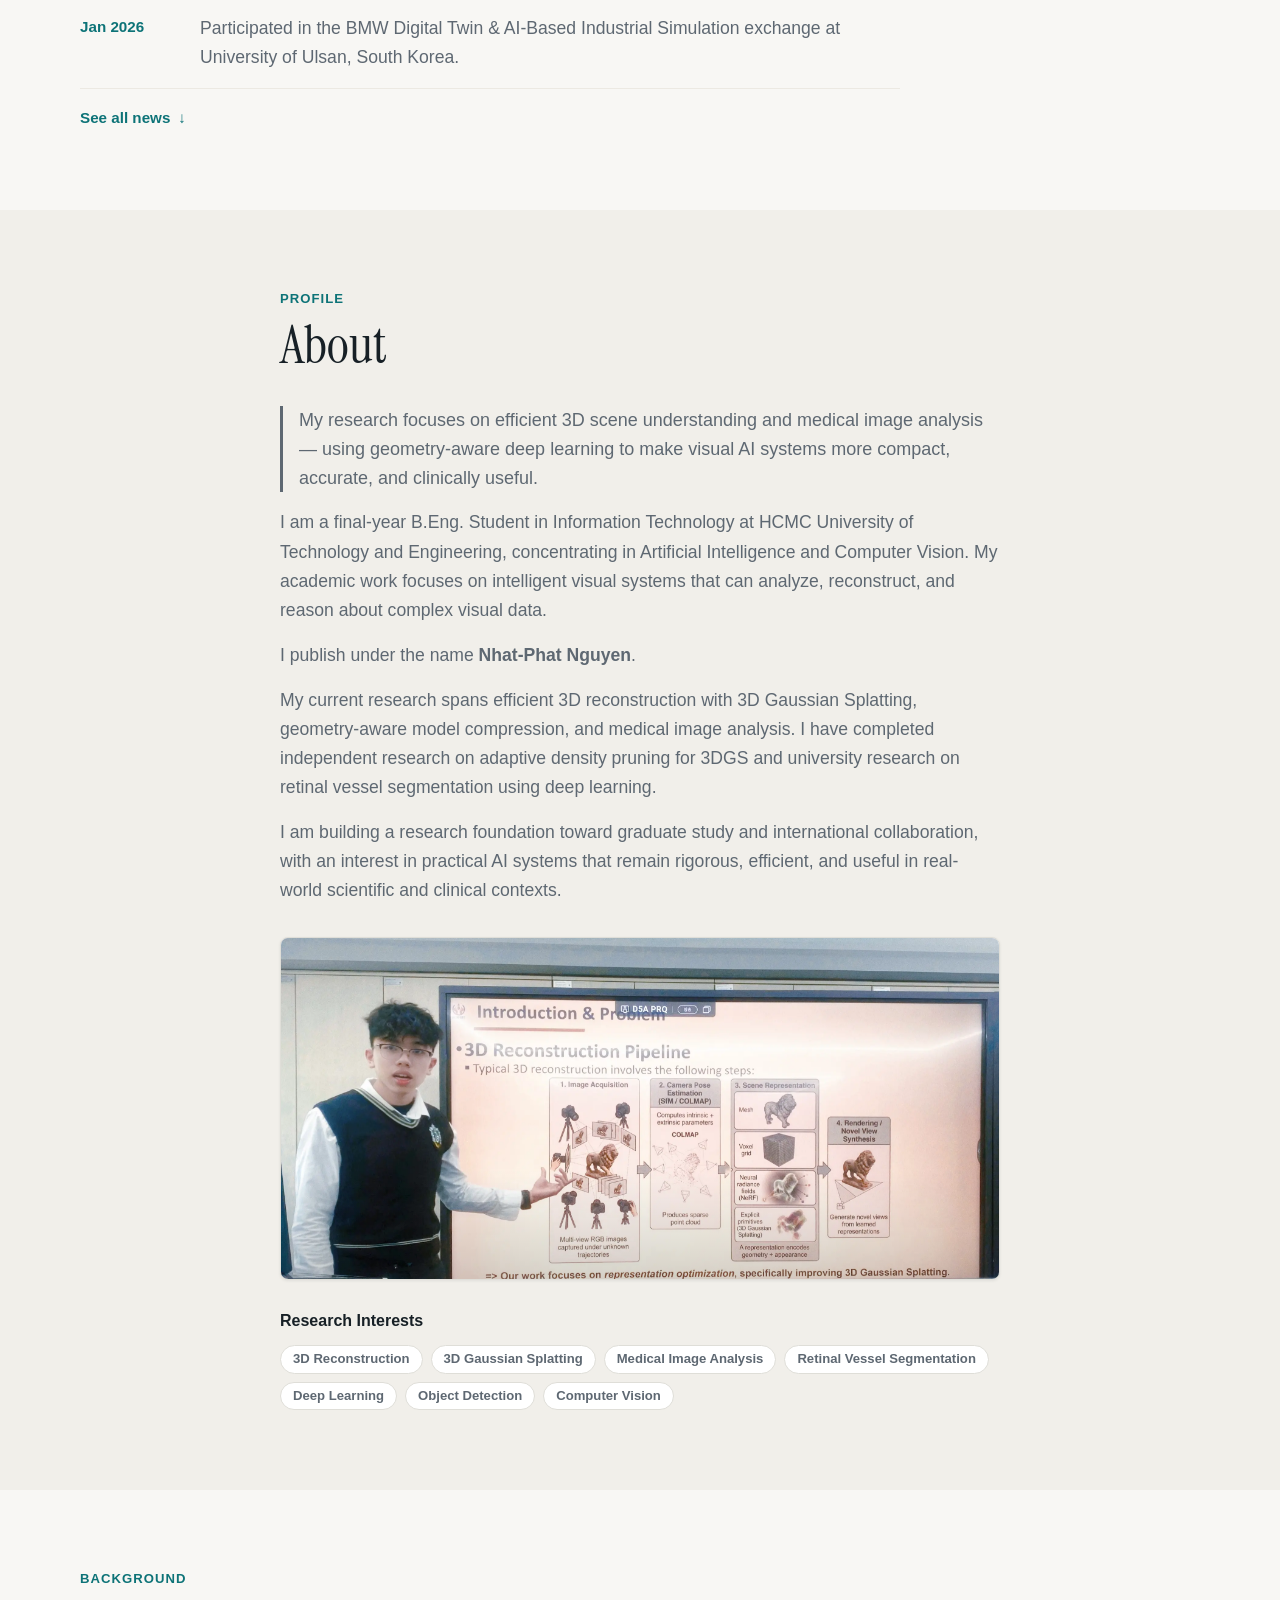
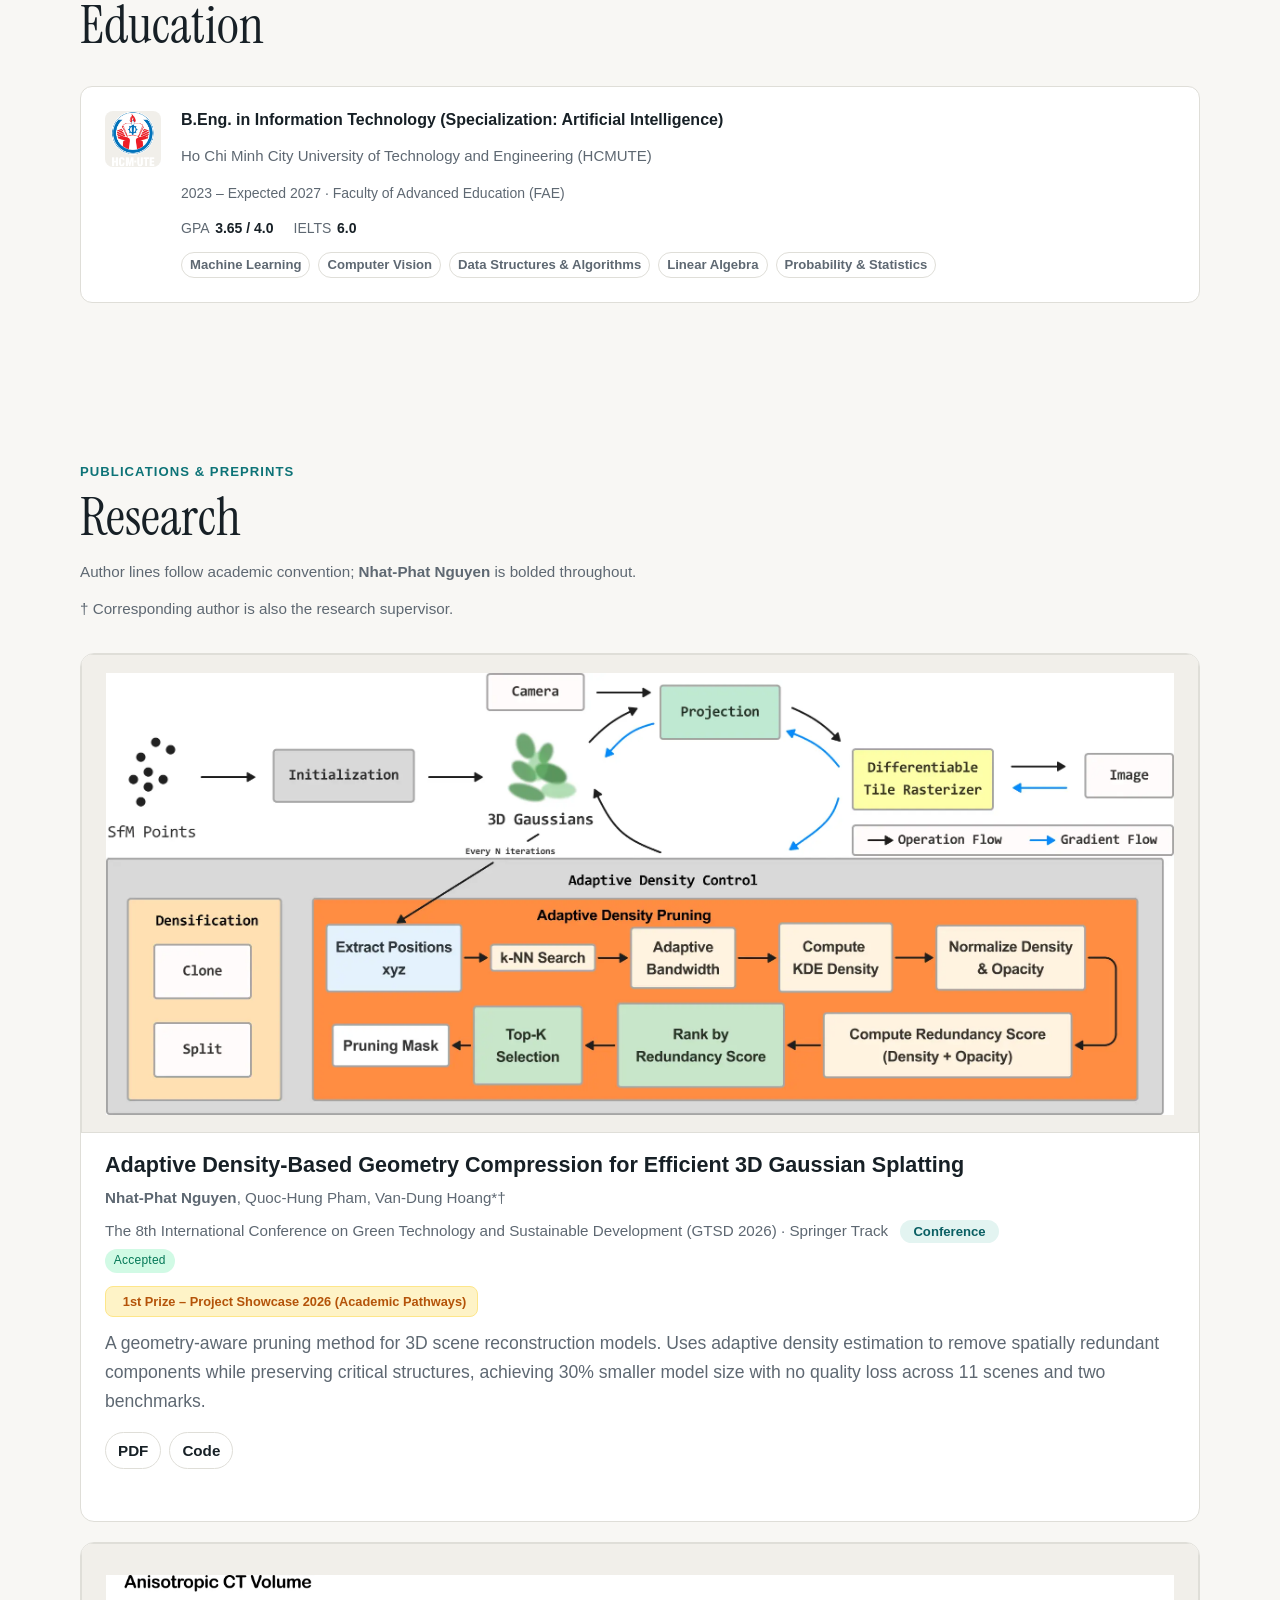
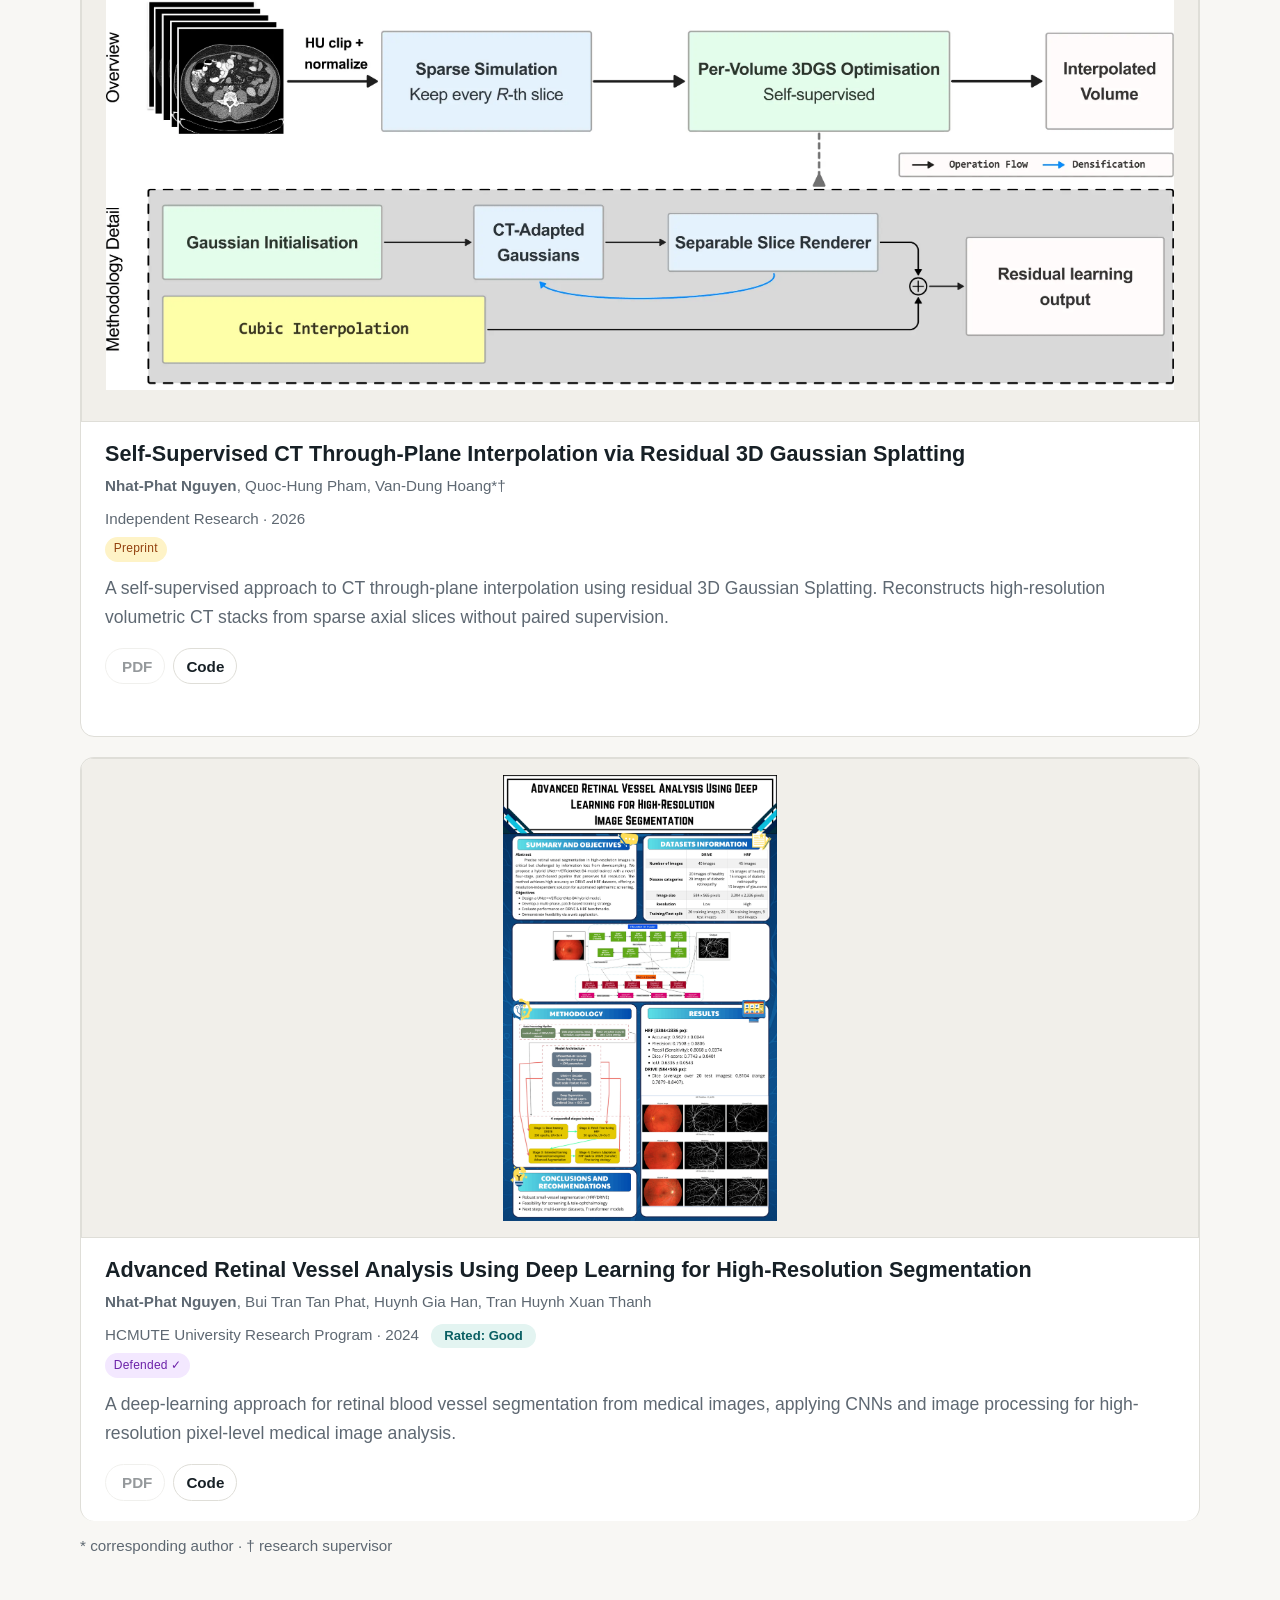
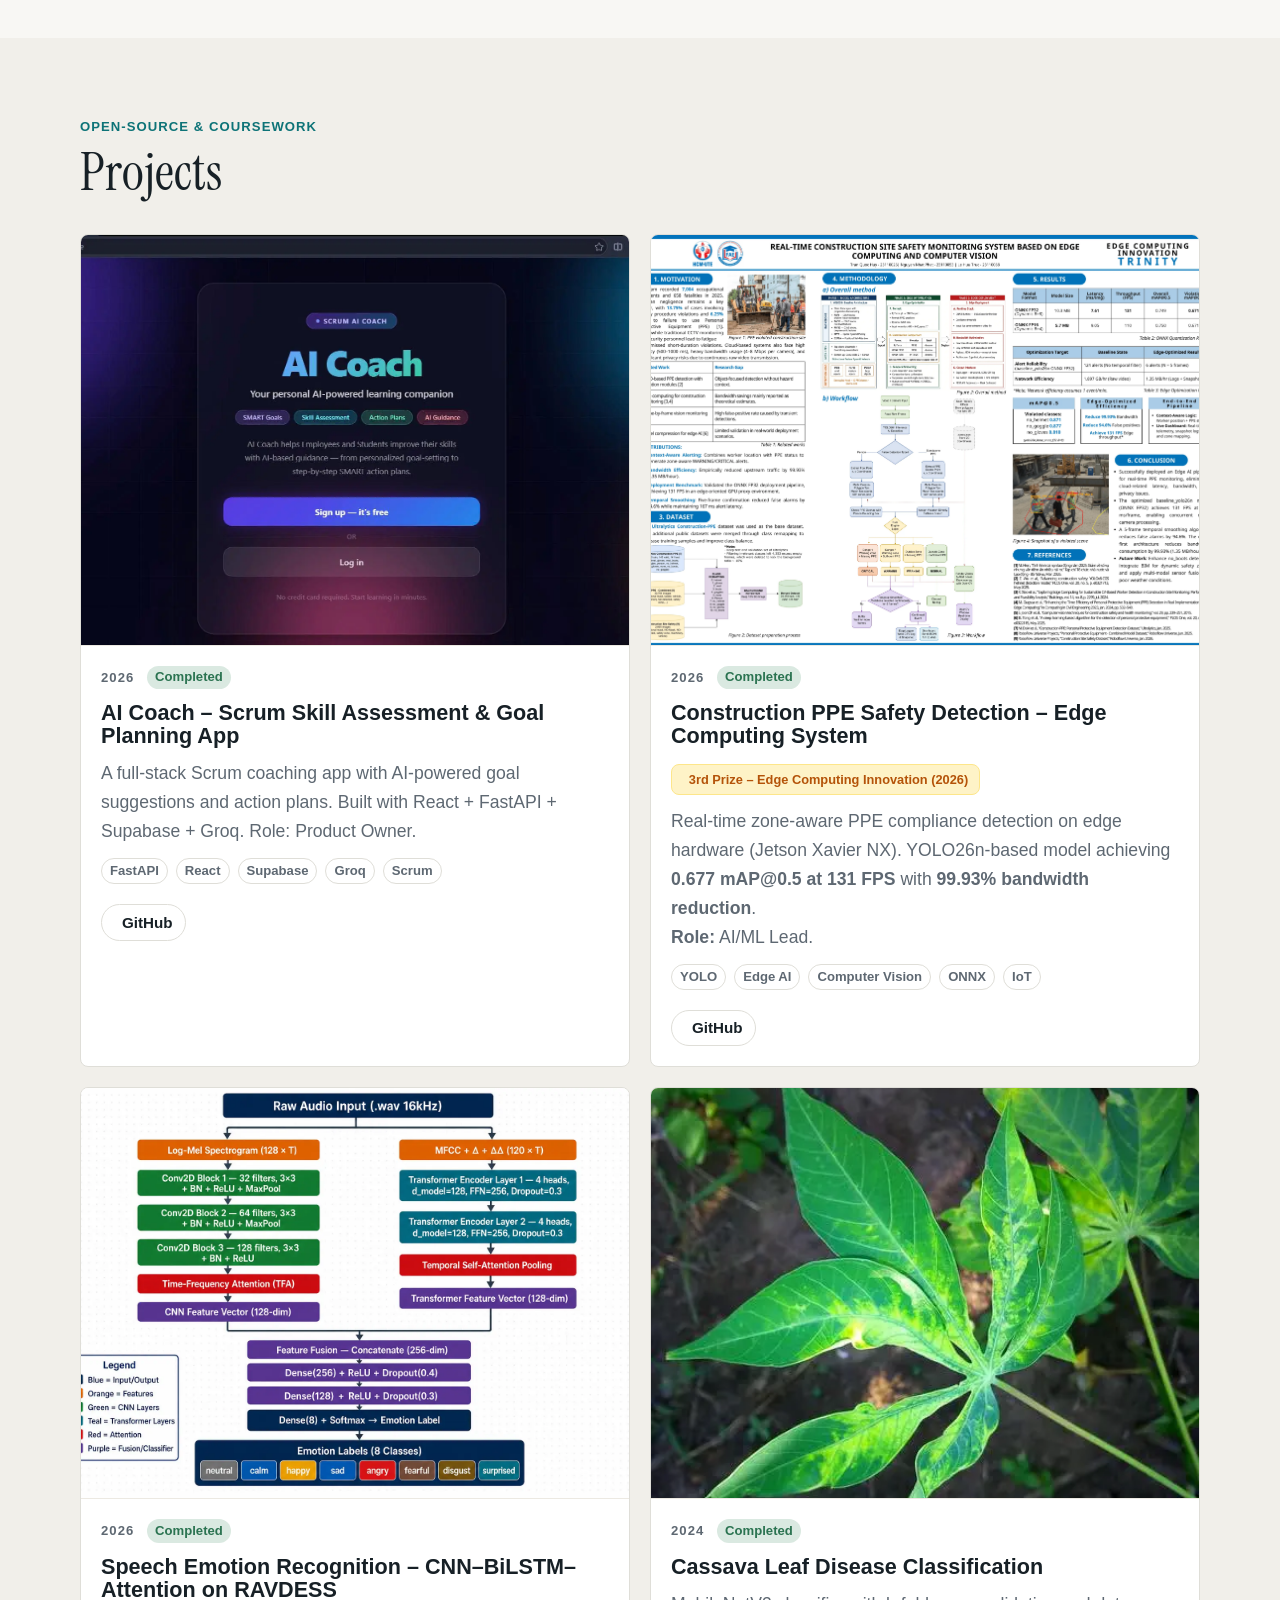
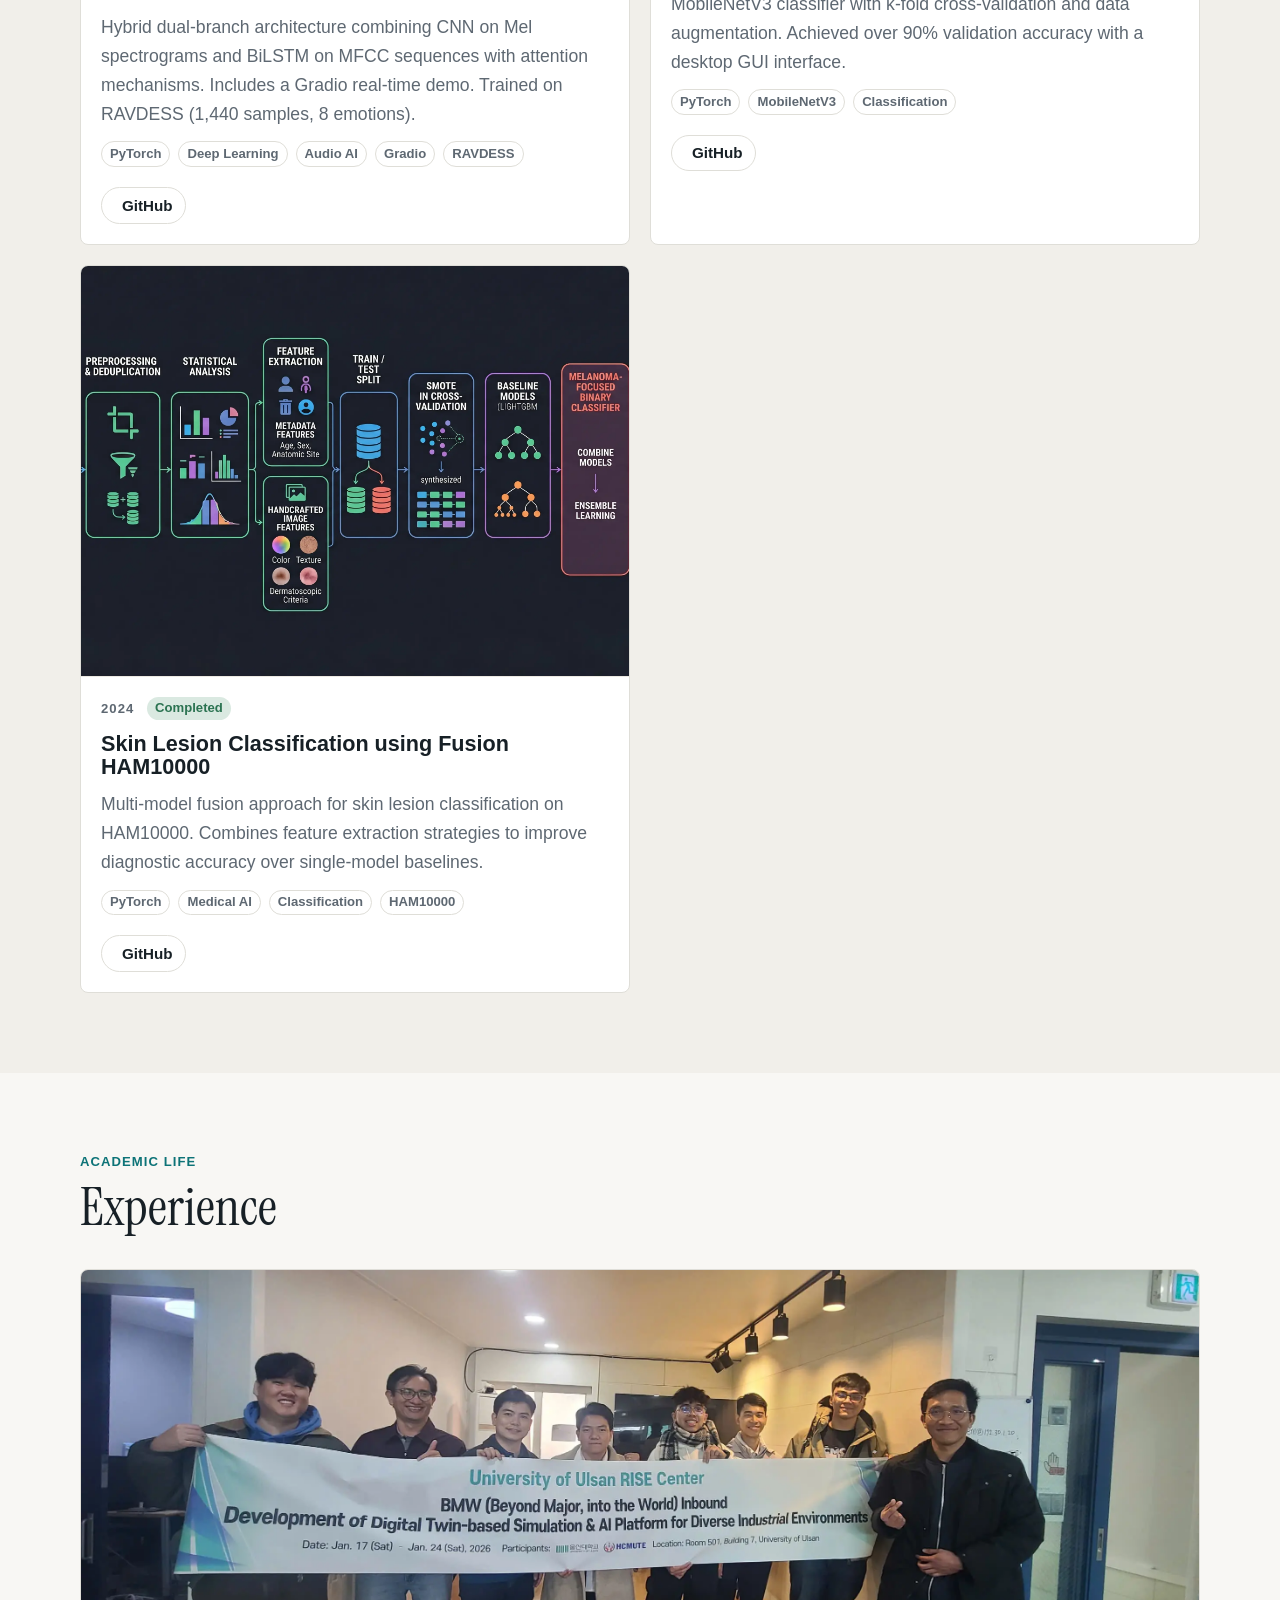
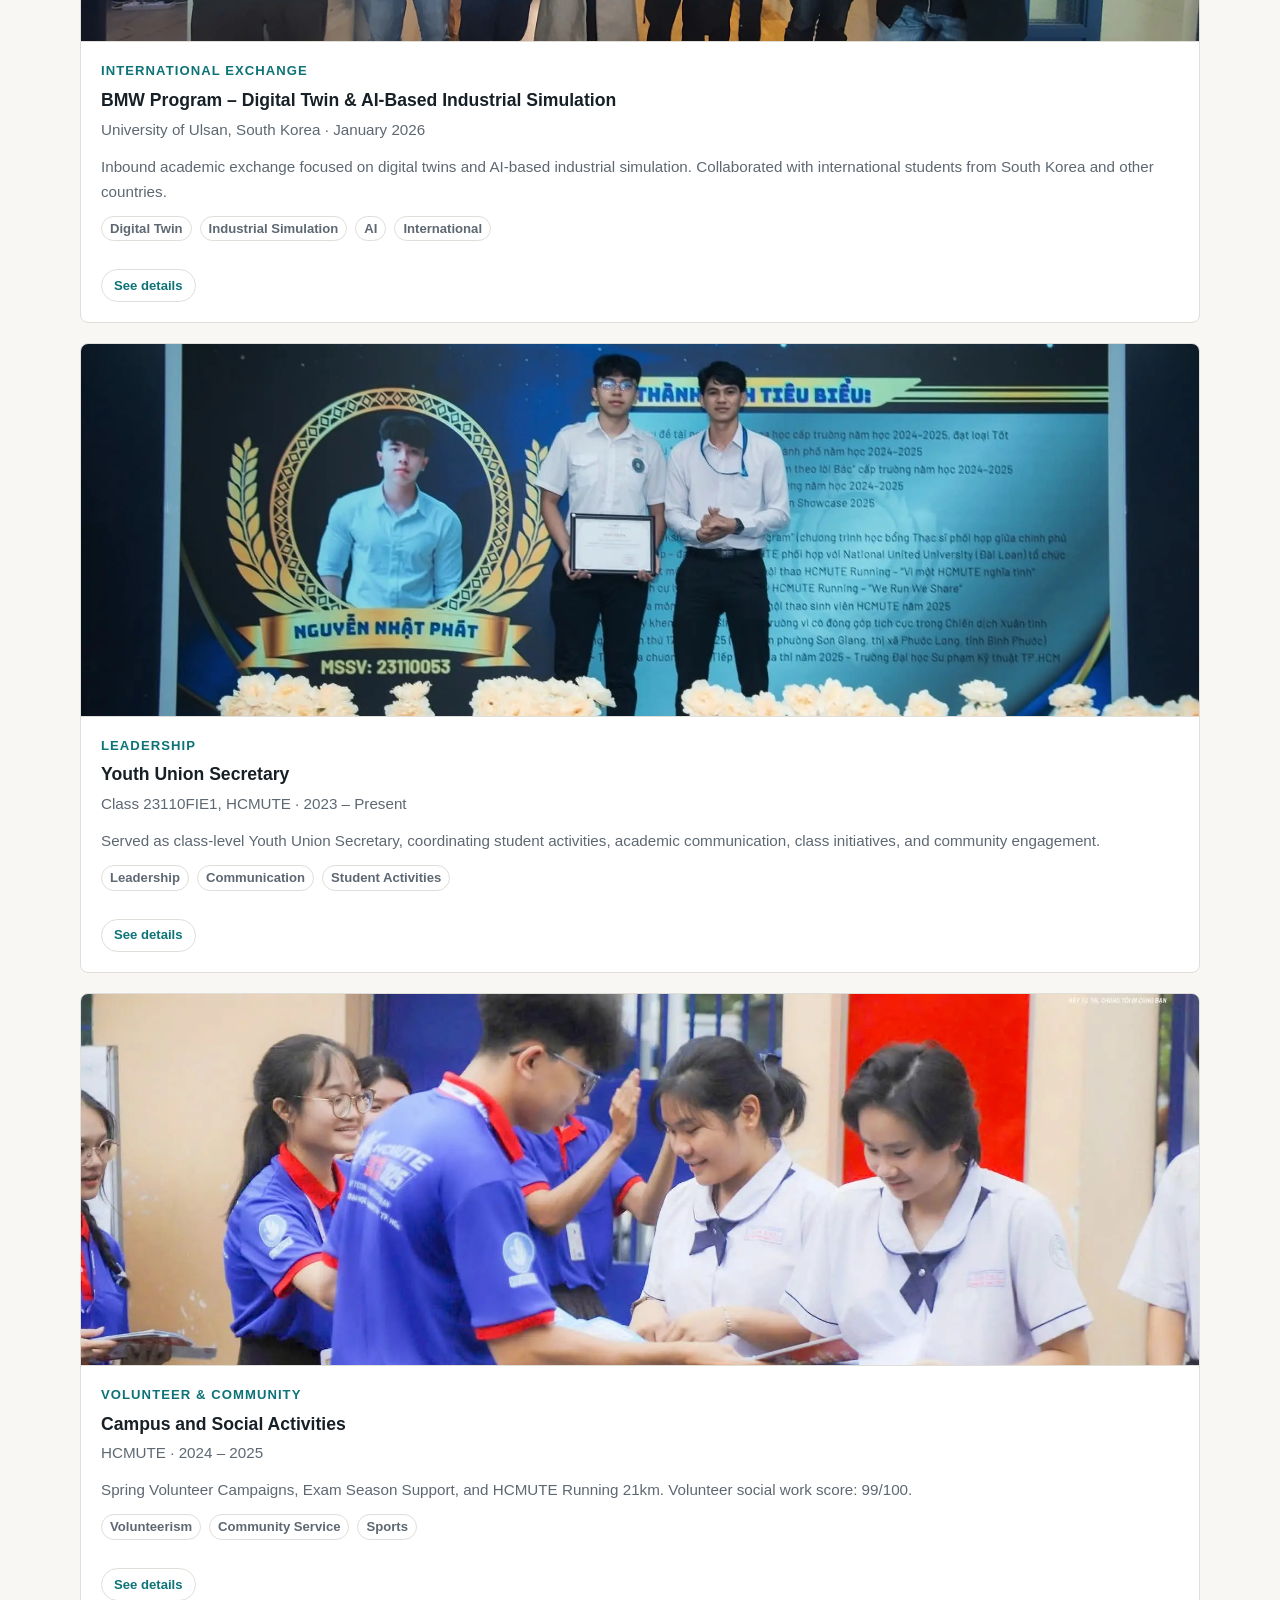
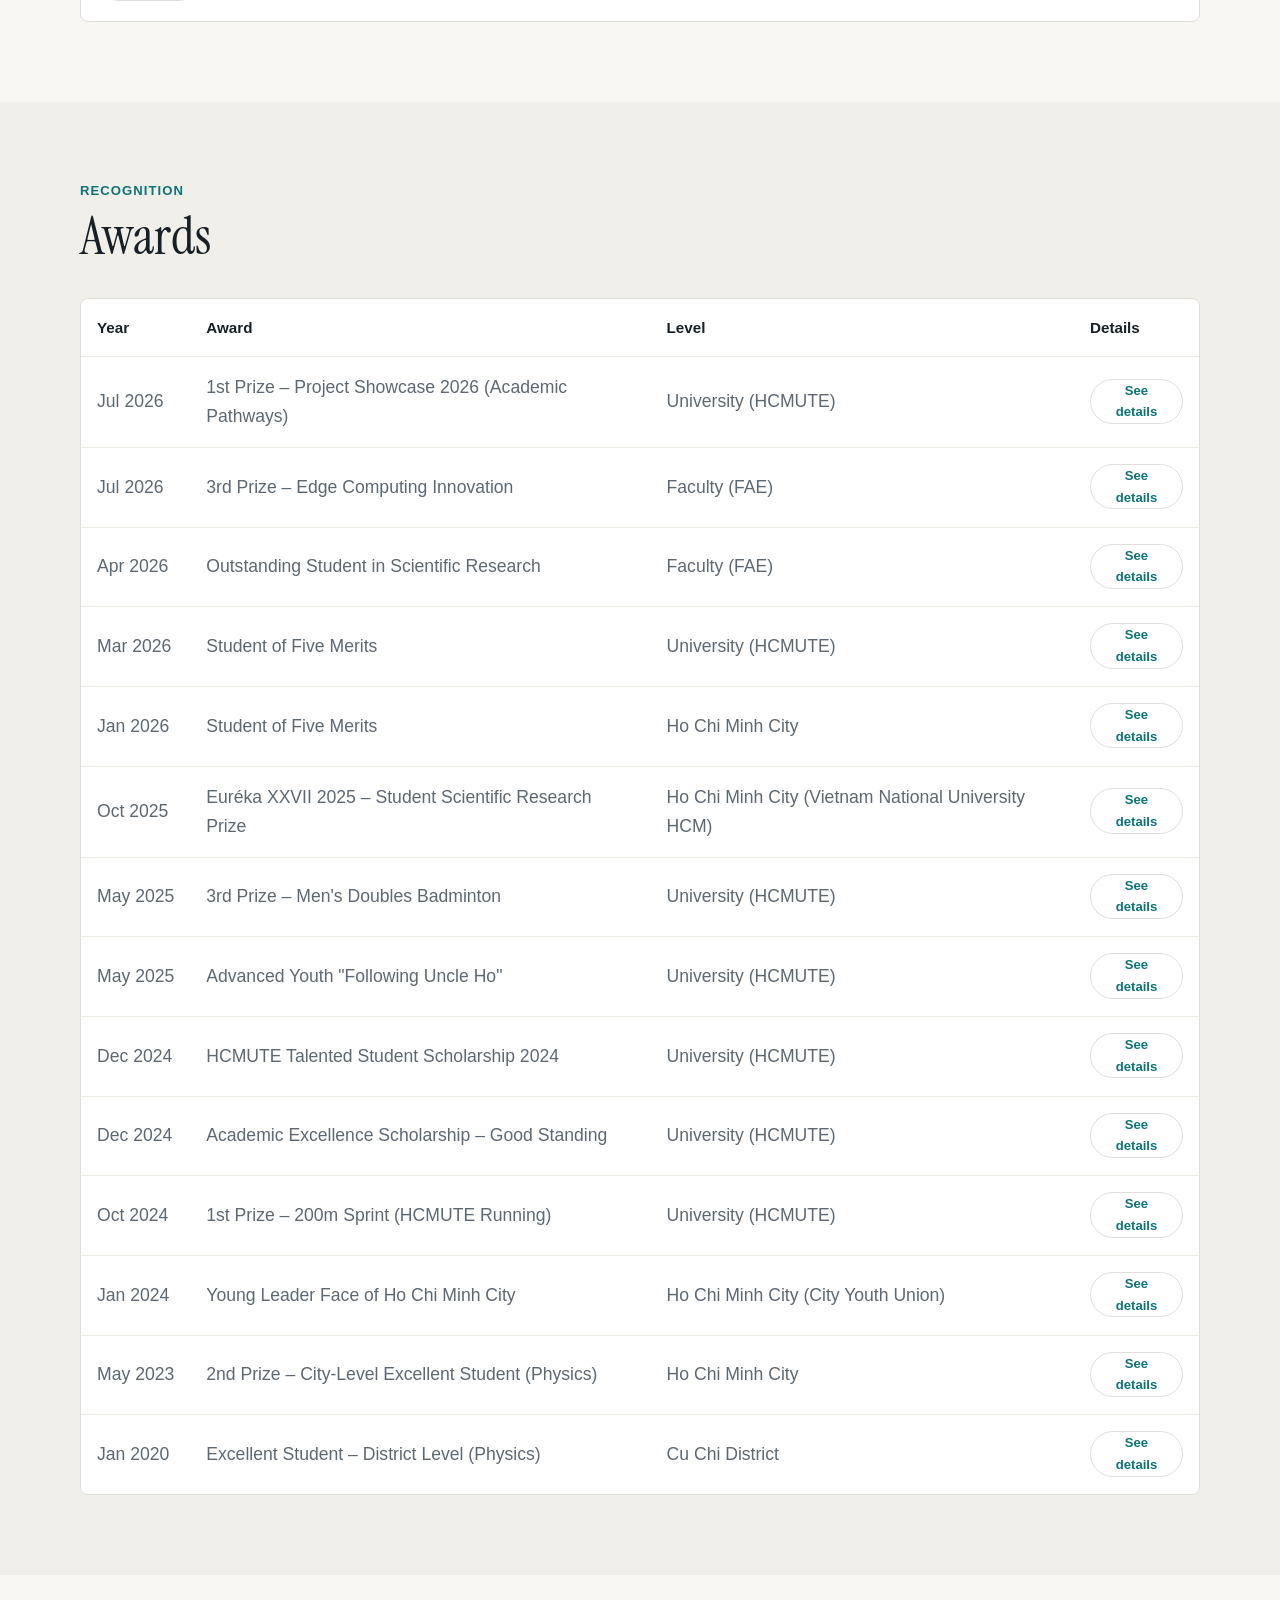
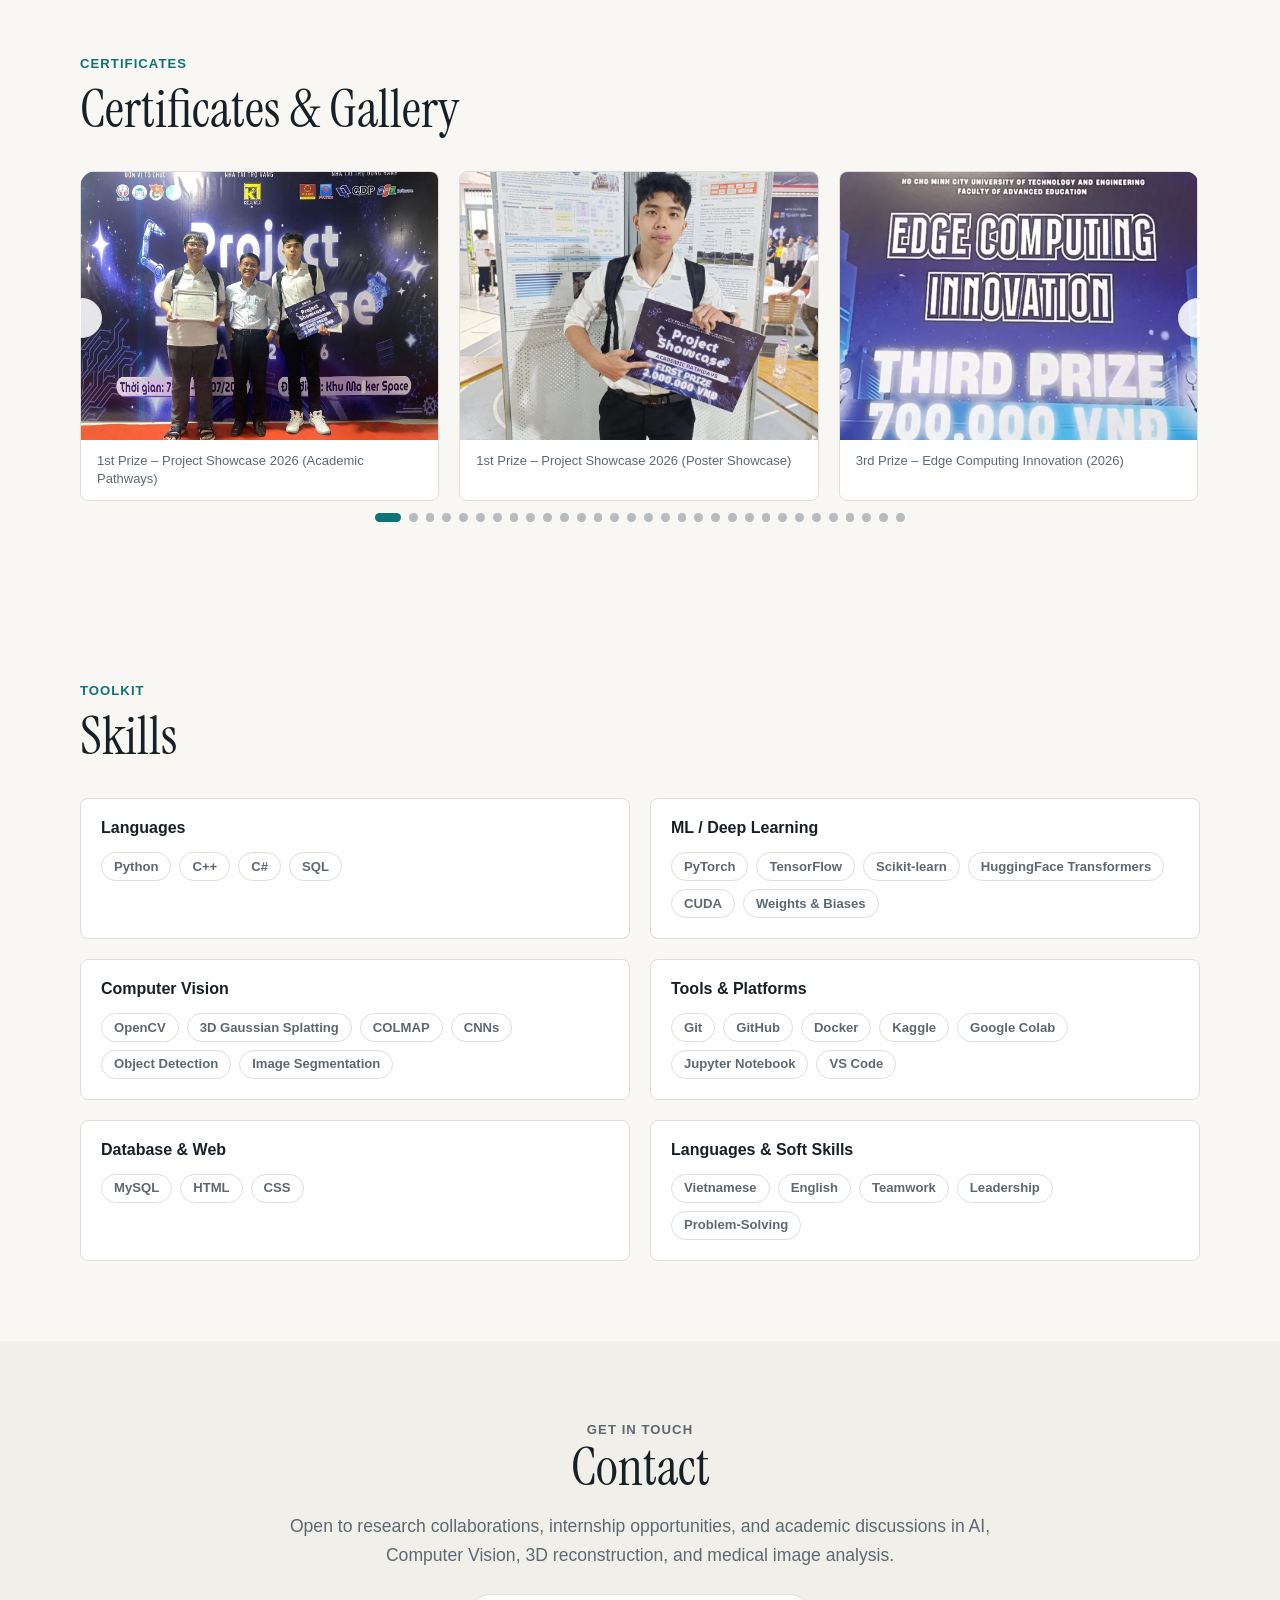
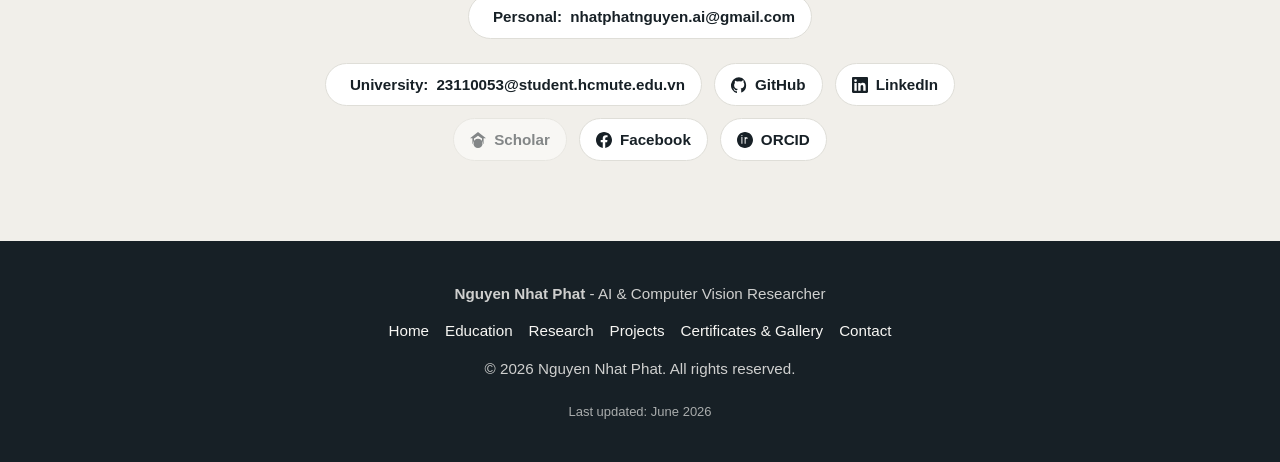
==== commit 820385de: "feat: update GPA to 3.65 and add multi-version CV dropdown menu" ====
--- a/index.html
+++ b/index.html
@@ -120,8 +120,32 @@
         <a class="nav-link" href="#experience" data-i18n="nav.experience">Experience</a>
         <a class="nav-link" href="#awards" data-i18n="nav.awards">Awards</a>
         <a class="nav-link" href="#contact" data-i18n="nav.contact">Contact</a>
-        <a class="nav-cv" href="./assets/cv/nguyen-nhat-phat-cv-2026.pdf" target="_blank" rel="noopener"
-          data-i18n="nav.cv">CV</a>
+        <div class="cv-dropdown" data-cv-dropdown>
+          <button class="nav-cv" type="button" aria-expanded="false" aria-haspopup="true" data-i18n="nav.cv">CV</button>
+          <div class="cv-dropdown__menu" role="menu">
+            <a href="./assets/cv/nguyen-nhat-phat-cv-2026.pdf" target="_blank" rel="noopener" role="menuitem">
+              <i data-lucide="file-user" aria-hidden="true"></i>
+              <div>
+                <strong data-i18n="cv.canva_title">General CV (2026)</strong>
+                <small data-i18n="cv.canva_sub">Canva · Visual Profile</small>
+              </div>
+            </a>
+            <a href="./assets/cv/CV_Industry_NguyenNhatPhat.pdf" target="_blank" rel="noopener" role="menuitem">
+              <i data-lucide="briefcase" aria-hidden="true"></i>
+              <div>
+                <strong data-i18n="cv.industry_title">Industry CV</strong>
+                <small data-i18n="cv.industry_sub">LaTeX · Software & Industry</small>
+              </div>
+            </a>
+            <a href="./assets/cv/CV_Research_NguyenNhatPhat.pdf" target="_blank" rel="noopener" role="menuitem">
+              <i data-lucide="graduation-cap" aria-hidden="true"></i>
+              <div>
+                <strong data-i18n="cv.research_title">Research CV</strong>
+                <small data-i18n="cv.research_sub">LaTeX · Academia & Grants</small>
+              </div>
+            </a>
+          </div>
+        </div>
       </div>
 
       <button class="language-toggle" type="button" aria-label="Switch to Vietnamese" data-lang-toggle>VI</button>
@@ -162,8 +186,35 @@
                 data-i18n="hero.link.personal_email">Personal Email</span></a>
             <a href="mailto:23110053@student.hcmute.edu.vn"><i data-lucide="graduation-cap" aria-hidden="true"></i><span
                 data-i18n="hero.link.university_email">University Email</span></a>
-            <a href="./assets/cv/nguyen-nhat-phat-cv-2026.pdf" target="_blank" rel="noopener"><i data-lucide="file-text"
-                aria-hidden="true"></i><span data-i18n="hero.link.cv">CV</span></a>
+            <div class="cv-dropdown cv-dropdown--hero" data-cv-dropdown>
+              <button class="cv-hero-btn" type="button" aria-expanded="false" aria-haspopup="true">
+                <i data-lucide="file-text" aria-hidden="true"></i><span data-i18n="hero.link.cv">CV</span>
+                <i data-lucide="chevron-down" class="cv-chevron" aria-hidden="true"></i>
+              </button>
+              <div class="cv-dropdown__menu" role="menu">
+                <a href="./assets/cv/nguyen-nhat-phat-cv-2026.pdf" target="_blank" rel="noopener" role="menuitem">
+                  <i data-lucide="file-user" aria-hidden="true"></i>
+                  <div>
+                    <strong data-i18n="cv.canva_title">General CV (2026)</strong>
+                    <small data-i18n="cv.canva_sub">Canva · Visual Profile</small>
+                  </div>
+                </a>
+                <a href="./assets/cv/CV_Industry_NguyenNhatPhat.pdf" target="_blank" rel="noopener" role="menuitem">
+                  <i data-lucide="briefcase" aria-hidden="true"></i>
+                  <div>
+                    <strong data-i18n="cv.industry_title">Industry CV</strong>
+                    <small data-i18n="cv.industry_sub">LaTeX · Software & Industry</small>
+                  </div>
+                </a>
+                <a href="./assets/cv/CV_Research_NguyenNhatPhat.pdf" target="_blank" rel="noopener" role="menuitem">
+                  <i data-lucide="graduation-cap" aria-hidden="true"></i>
+                  <div>
+                    <strong data-i18n="cv.research_title">Research CV</strong>
+                    <small data-i18n="cv.research_sub">LaTeX · Academia & Grants</small>
+                  </div>
+                </a>
+              </div>
+            </div>
             <a href="https://github.com/PhoenixEvo" target="_blank" rel="noopener"><svg class="brand-icon"
                 aria-hidden="true" viewBox="0 0 24 24" fill="currentColor">
                 <path
@@ -266,7 +317,7 @@
               <div class="education-stats">
                 <span class="education-stat">
                   <span data-i18n="education.gpa_label">GPA</span>
-                  <strong>3.64 / 4.0</strong>
+                  <strong>3.65 / 4.0</strong>
                 </span>
                 <span class="education-stat">
                   <span data-i18n="education.ielts_label">IELTS</span>
--- a/style.css
+++ b/style.css
@@ -194,11 +194,12 @@
 .nav-logo {
   margin-right: auto;
   color: var(--color-text);
-  font-family: var(--font-display);
+  font-family: "Instrument Serif", "Lora", "Noto Serif", Georgia, serif;
   font-size: 1.45rem;
   font-weight: 400;
   letter-spacing: 0;
   text-decoration: none;
+  white-space: nowrap;
 }
 
 .nav-menu {
@@ -233,10 +234,107 @@
   color: var(--color-primary);
 }
 
-.nav-cv:hover {
+.nav-cv:hover,
+.cv-dropdown.open .nav-cv {
   background: var(--color-primary);
   color: var(--color-surface);
   text-decoration: none;
+}
+
+.cv-dropdown {
+  position: relative;
+  display: inline-flex;
+}
+
+.cv-hero-btn {
+  display: inline-flex;
+  align-items: center;
+  gap: var(--space-2);
+  padding: 0.45rem 0.85rem;
+  border-radius: var(--radius-full);
+  border: 1px solid var(--color-border);
+  background: var(--color-surface);
+  color: var(--color-text);
+  font-size: var(--text-sm);
+  font-weight: 500;
+  cursor: pointer;
+  transition: var(--transition);
+}
+
+.cv-hero-btn:hover,
+.cv-dropdown.open .cv-hero-btn {
+  border-color: var(--color-primary);
+  color: var(--color-primary);
+}
+
+.cv-chevron {
+  width: 0.85rem;
+  height: 0.85rem;
+  transition: transform 180ms ease;
+}
+
+.cv-dropdown.open .cv-chevron {
+  transform: rotate(180deg);
+}
+
+.cv-dropdown__menu {
+  position: absolute;
+  top: calc(100% + 0.45rem);
+  right: 0;
+  z-index: 120;
+  min-width: 250px;
+  padding: 0.4rem;
+  background: var(--color-surface);
+  border: 1px solid var(--color-border);
+  border-radius: var(--radius-md);
+  box-shadow: var(--shadow-md);
+  opacity: 0;
+  visibility: hidden;
+  transform: translateY(-6px);
+  transition: opacity 160ms ease, transform 160ms ease, visibility 160ms ease;
+}
+
+.cv-dropdown.open .cv-dropdown__menu {
+  opacity: 1;
+  visibility: visible;
+  transform: translateY(0);
+}
+
+.cv-dropdown__menu a {
+  display: flex;
+  align-items: center;
+  gap: 0.75rem;
+  padding: 0.55rem 0.75rem;
+  border-radius: var(--radius-sm);
+  color: var(--color-text);
+  text-decoration: none;
+  font-size: 0.85rem;
+  transition: background 140ms ease, color 140ms ease;
+}
+
+.cv-dropdown__menu a:hover {
+  background: color-mix(in srgb, var(--color-primary) 10%, transparent);
+  color: var(--color-primary);
+}
+
+.cv-dropdown__menu a svg {
+  width: 1.1rem;
+  height: 1.1rem;
+  flex-shrink: 0;
+  color: var(--color-primary);
+}
+
+.cv-dropdown__menu a strong {
+  display: block;
+  font-weight: 600;
+  line-height: 1.25;
+}
+
+.cv-dropdown__menu a small {
+  display: block;
+  font-size: 0.73rem;
+  color: var(--color-text-muted);
+  margin-top: 0.1rem;
 }
 
 .language-toggle,
@@ -968,6 +1066,51 @@
   color: #d8b4fe;
 }
 
+.paper-award-container {
+  margin-top: var(--space-2);
+  margin-bottom: 0.25rem;
+}
+
+.paper-award-btn {
+  display: inline-flex;
+  align-items: center;
+  gap: 0.4rem;
+  padding: 0.25rem 0.65rem;
+  font-size: 0.8rem;
+  font-weight: 600;
+  color: #b45309;
+  background: #fef3c7;
+  border: 1px solid #fde68a;
+  border-radius: var(--radius-md);
+  cursor: pointer;
+  transition: all 180ms ease;
+  text-align: left;
+}
+
+.paper-award-btn:hover {
+  background: #fde68a;
+  color: #92400e;
+  transform: translateY(-1px);
+}
+
+.paper-award-btn svg {
+  width: 0.95rem;
+  height: 0.95rem;
+  flex-shrink: 0;
+  color: #d97706;
+}
+
+[data-theme="dark"] .paper-award-btn {
+  color: #fde68a;
+  background: #451a03;
+  border-color: #78350f;
+}
+
+[data-theme="dark"] .paper-award-btn:hover {
+  background: #78350f;
+  color: #fff;
+}
+
 .inline-links {
   display: flex;
   flex-wrap: wrap;
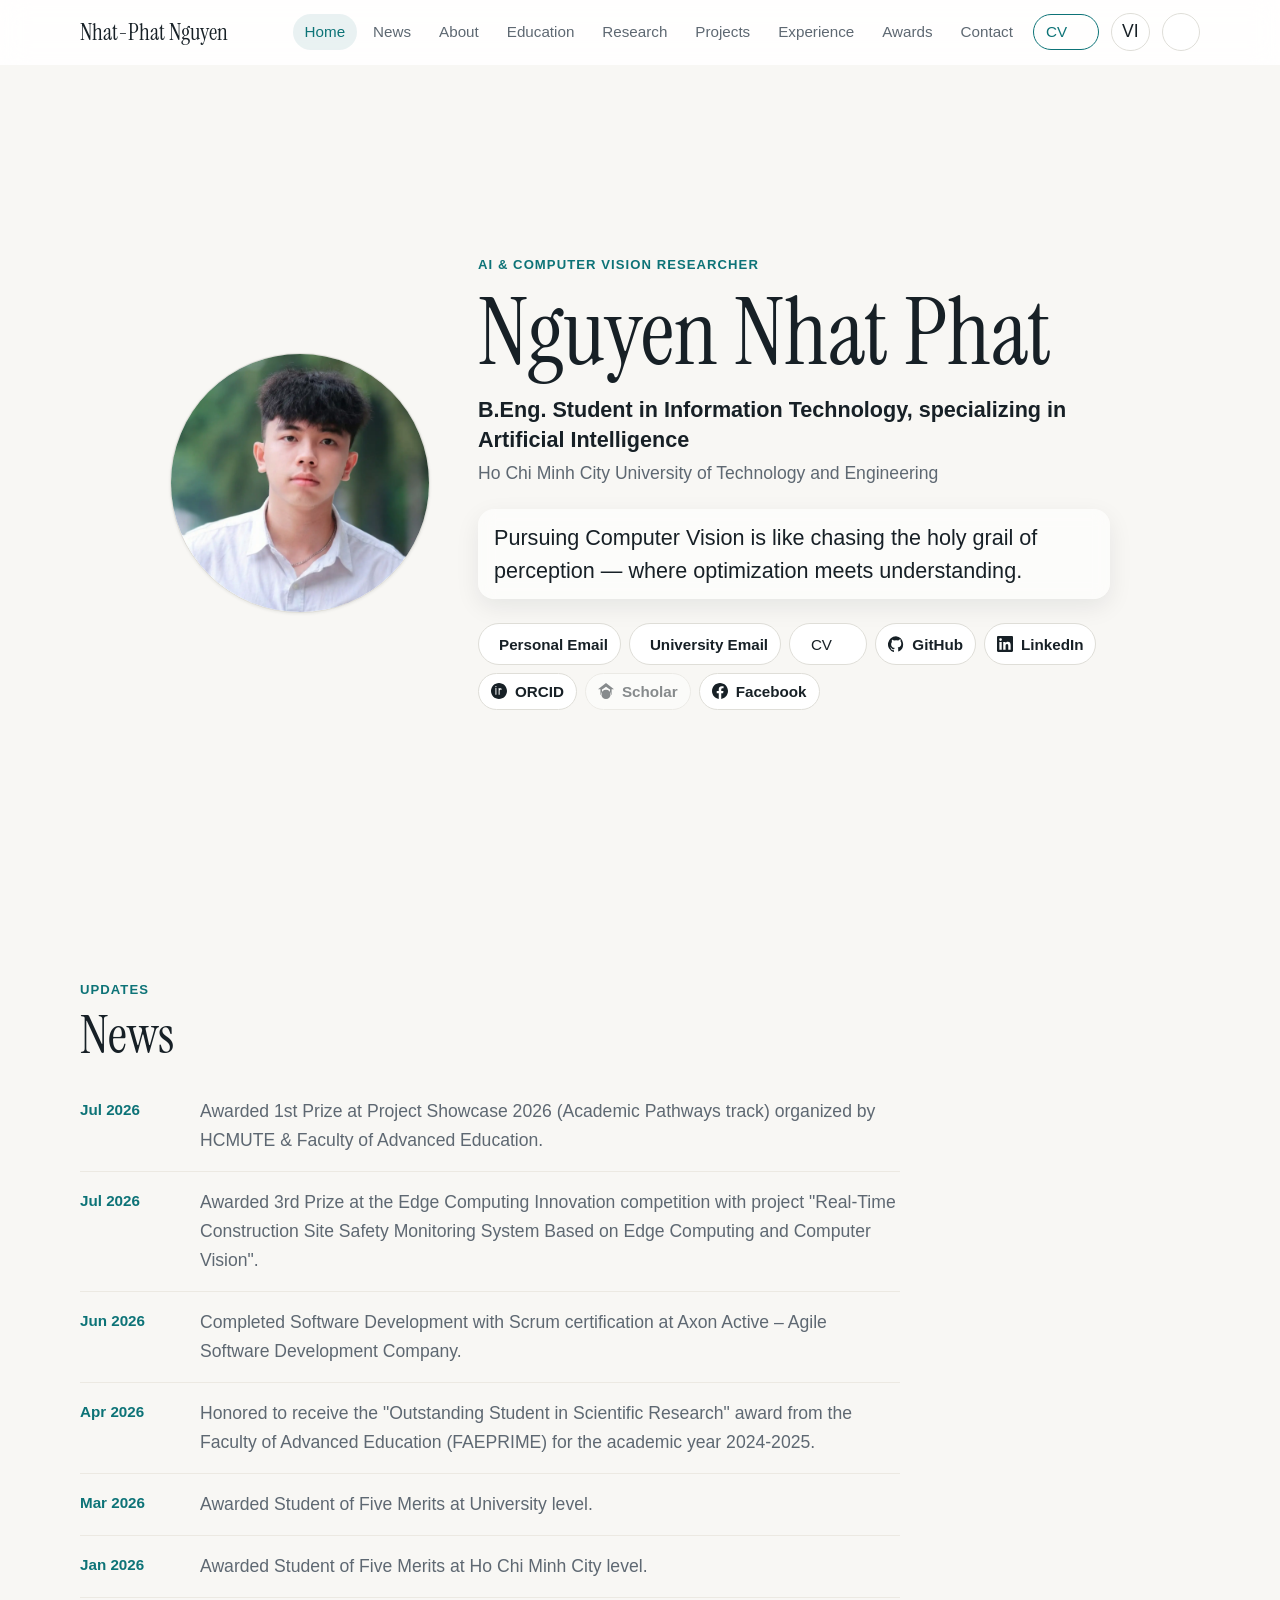
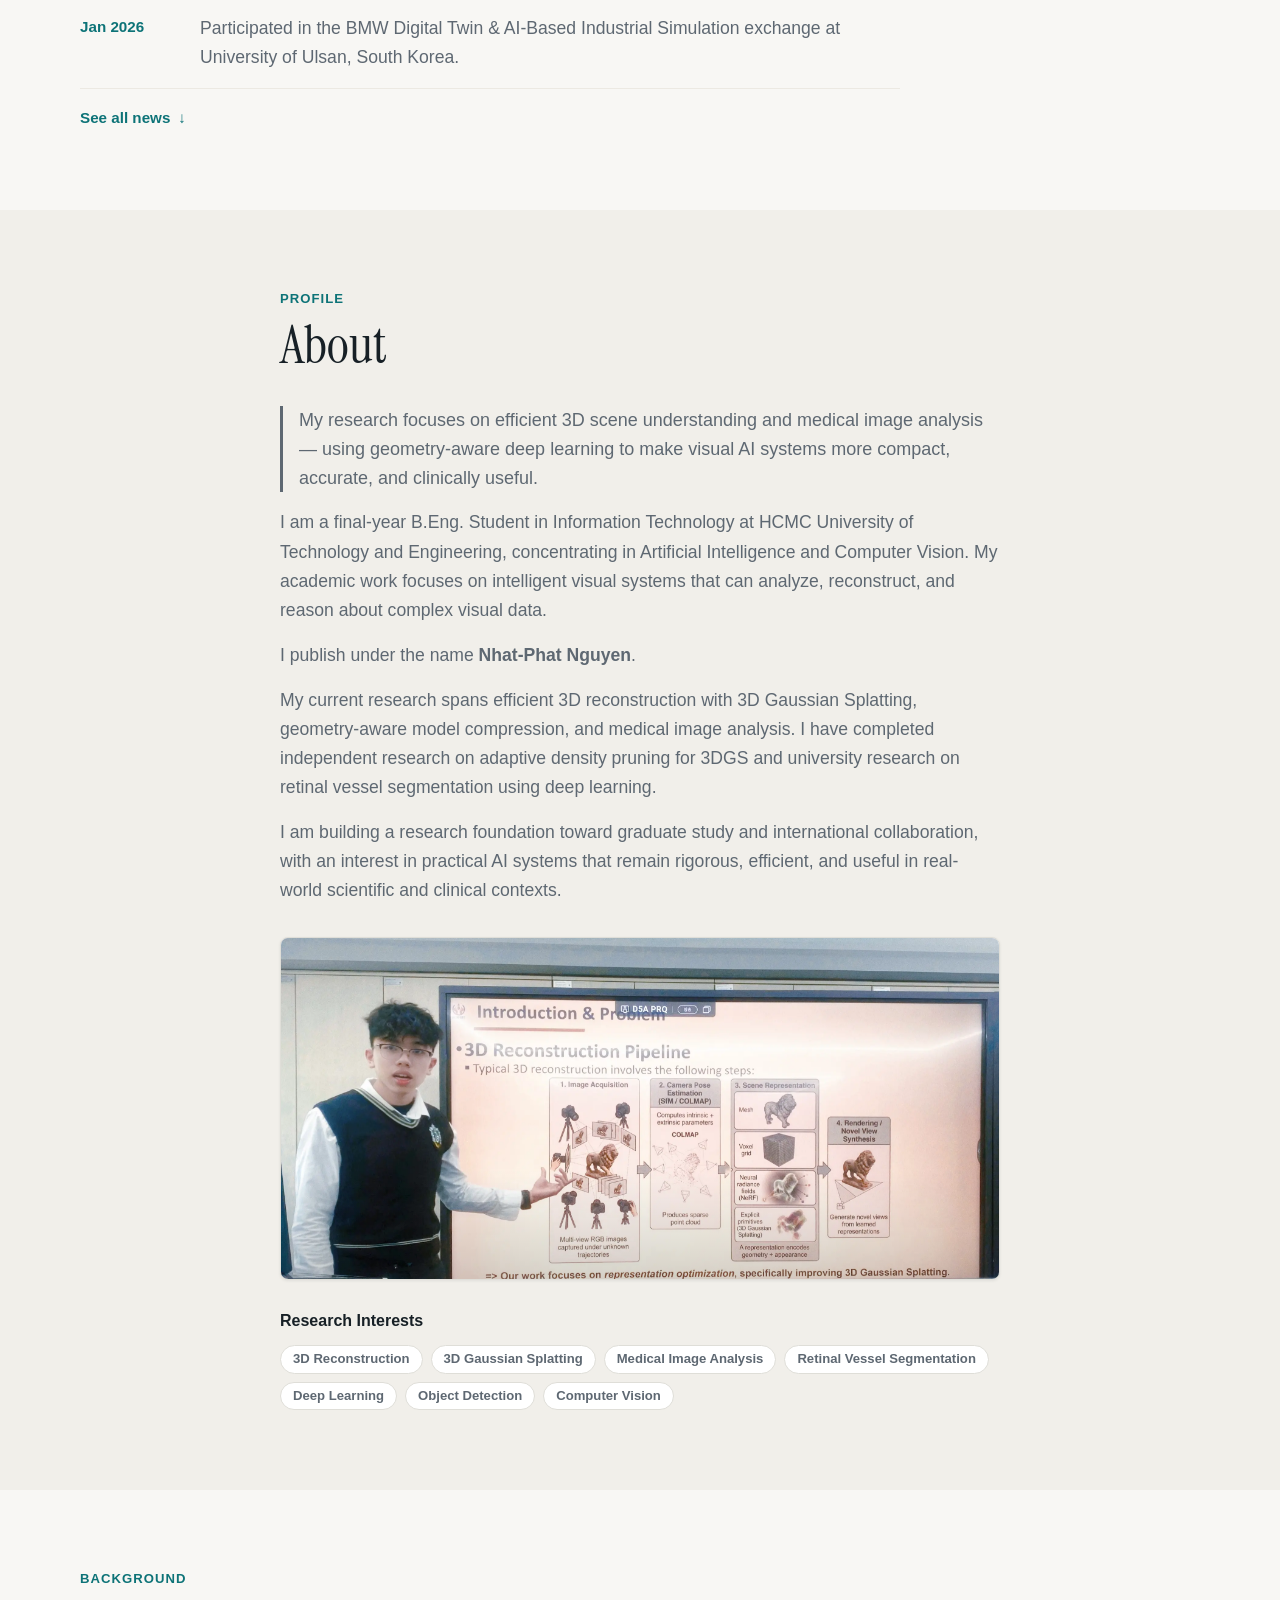
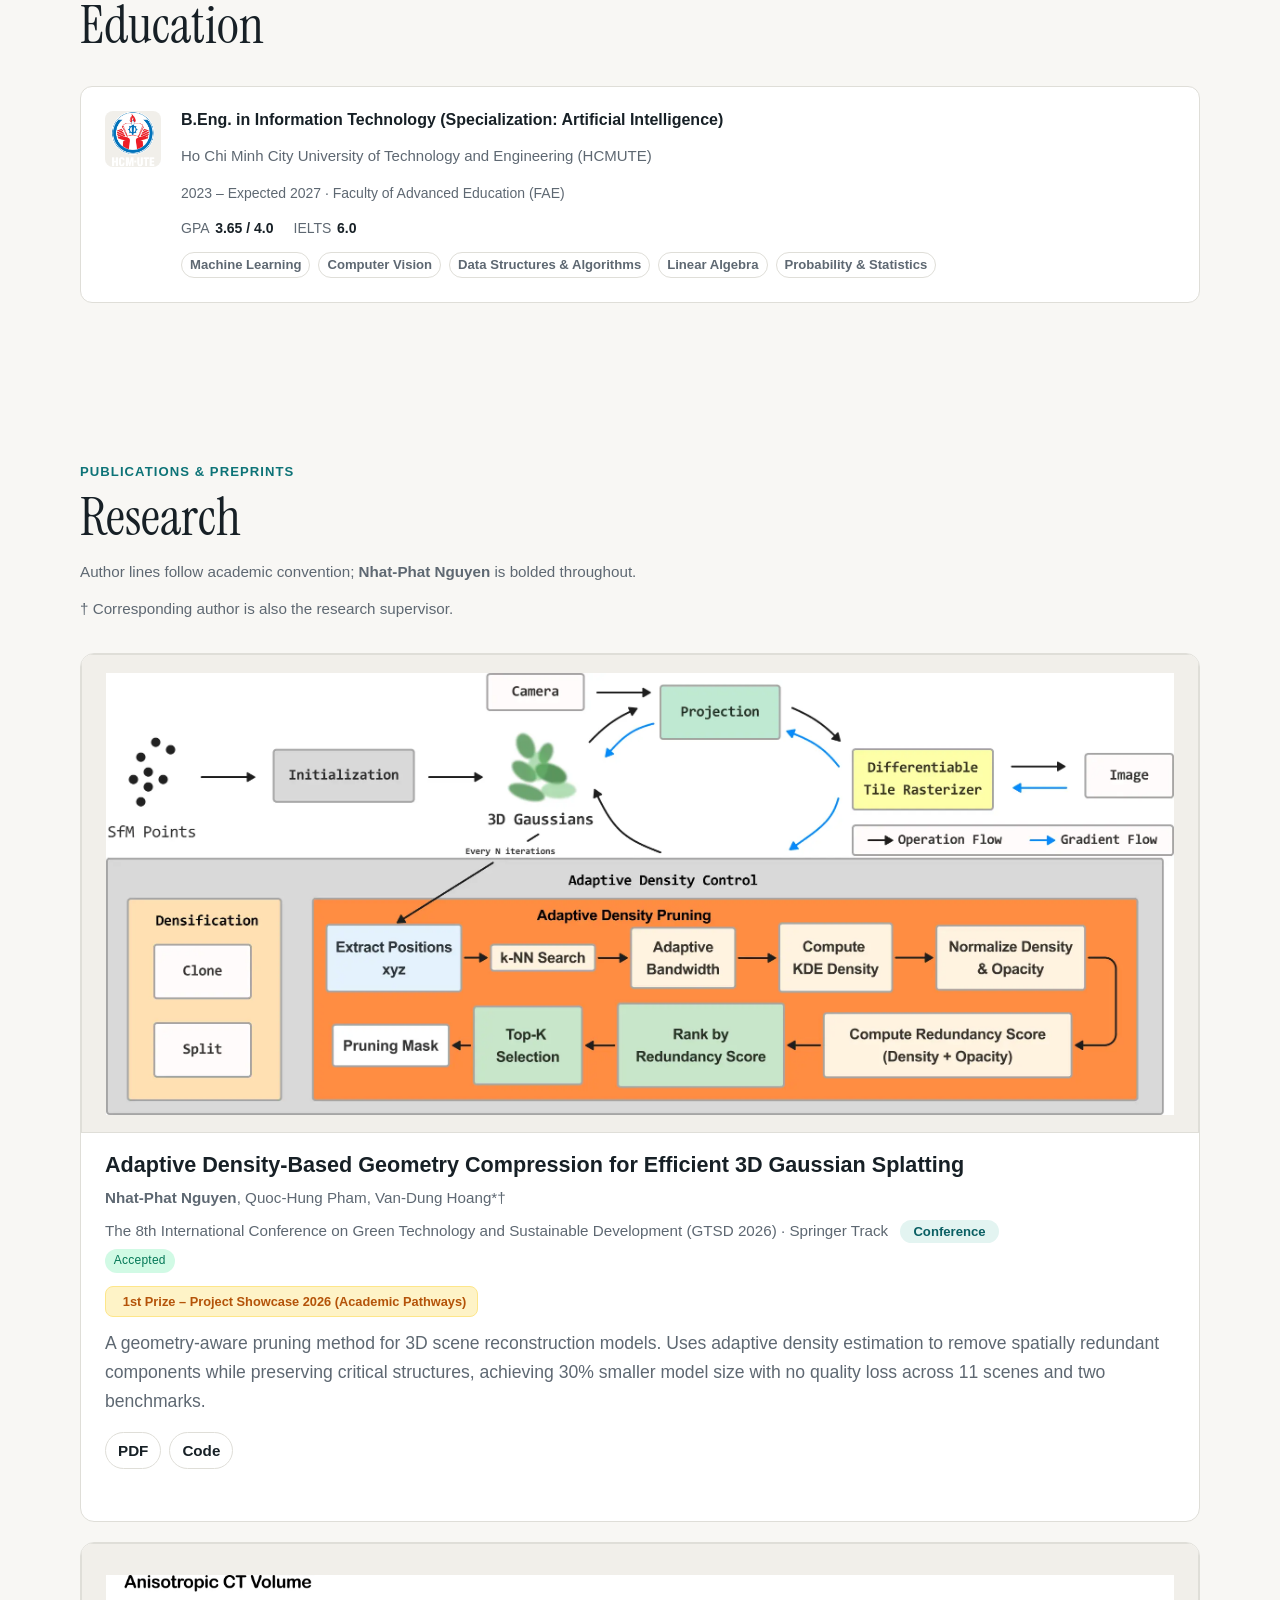
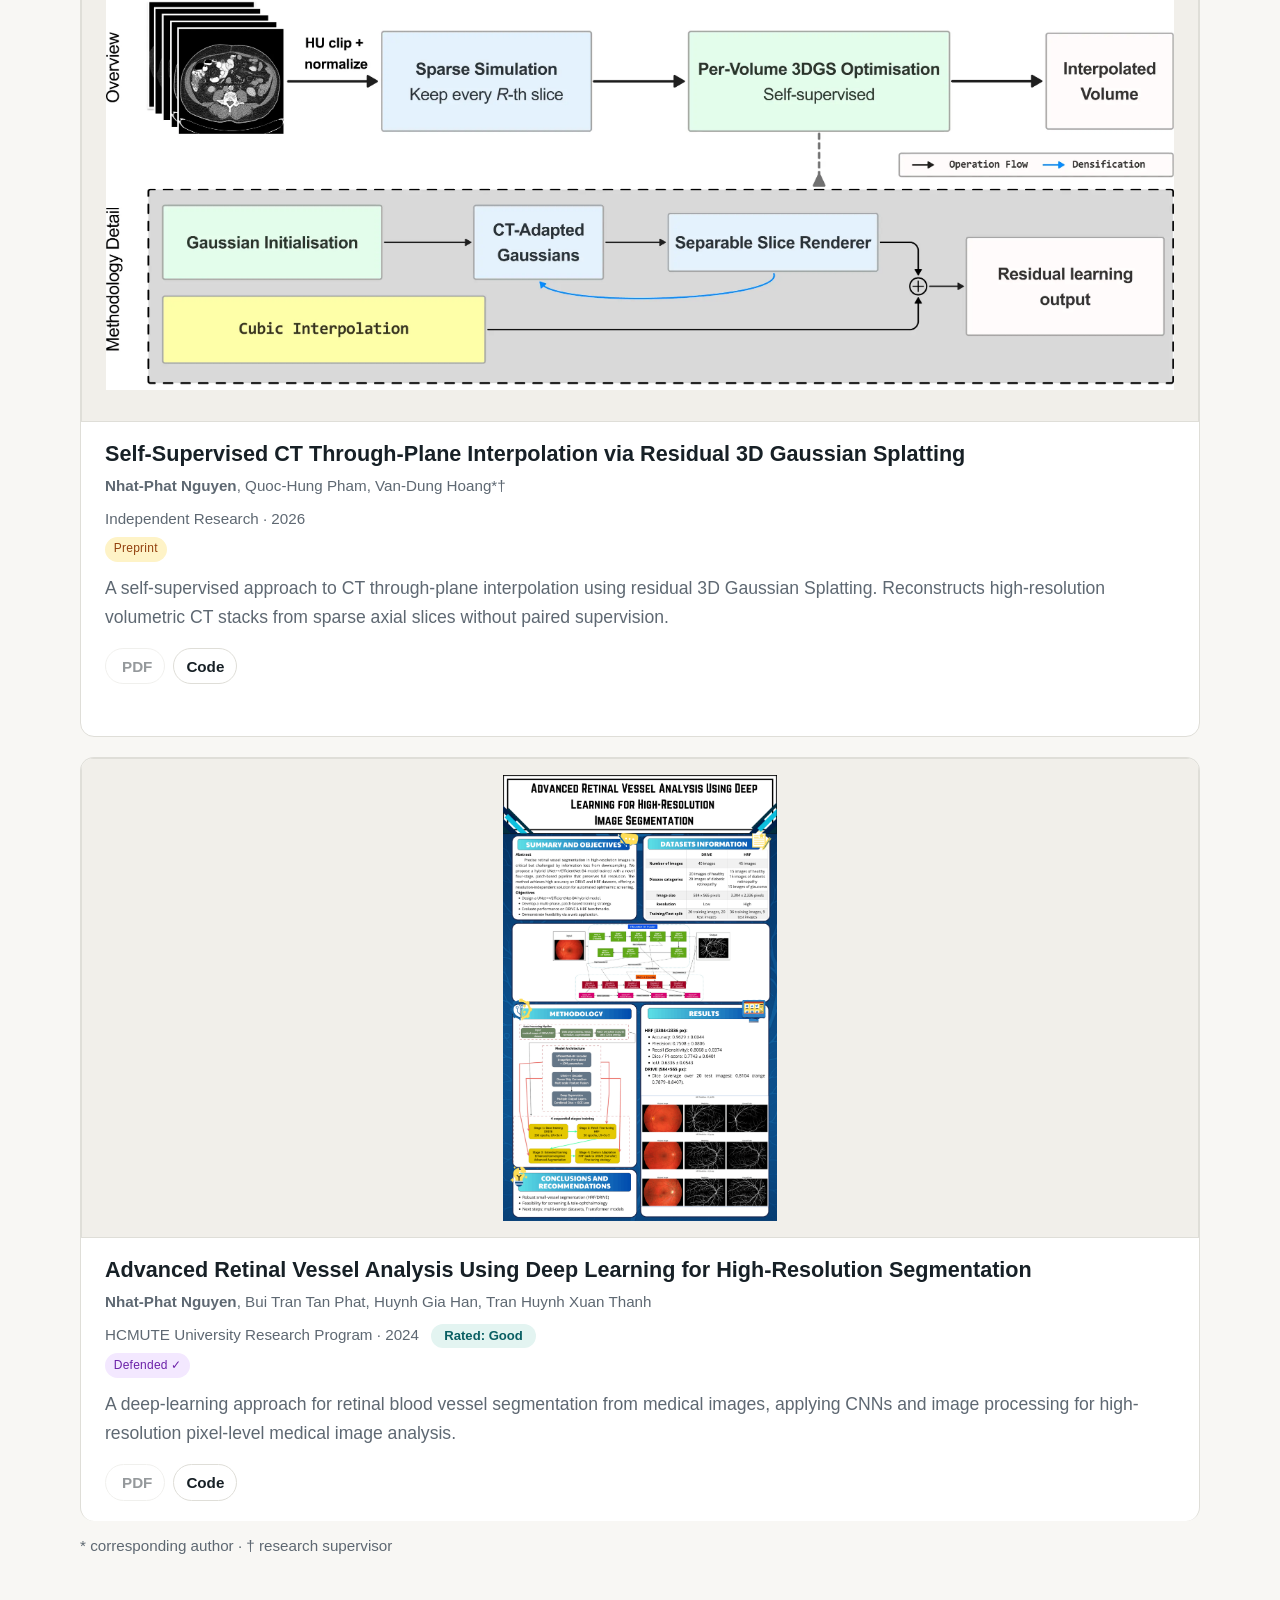
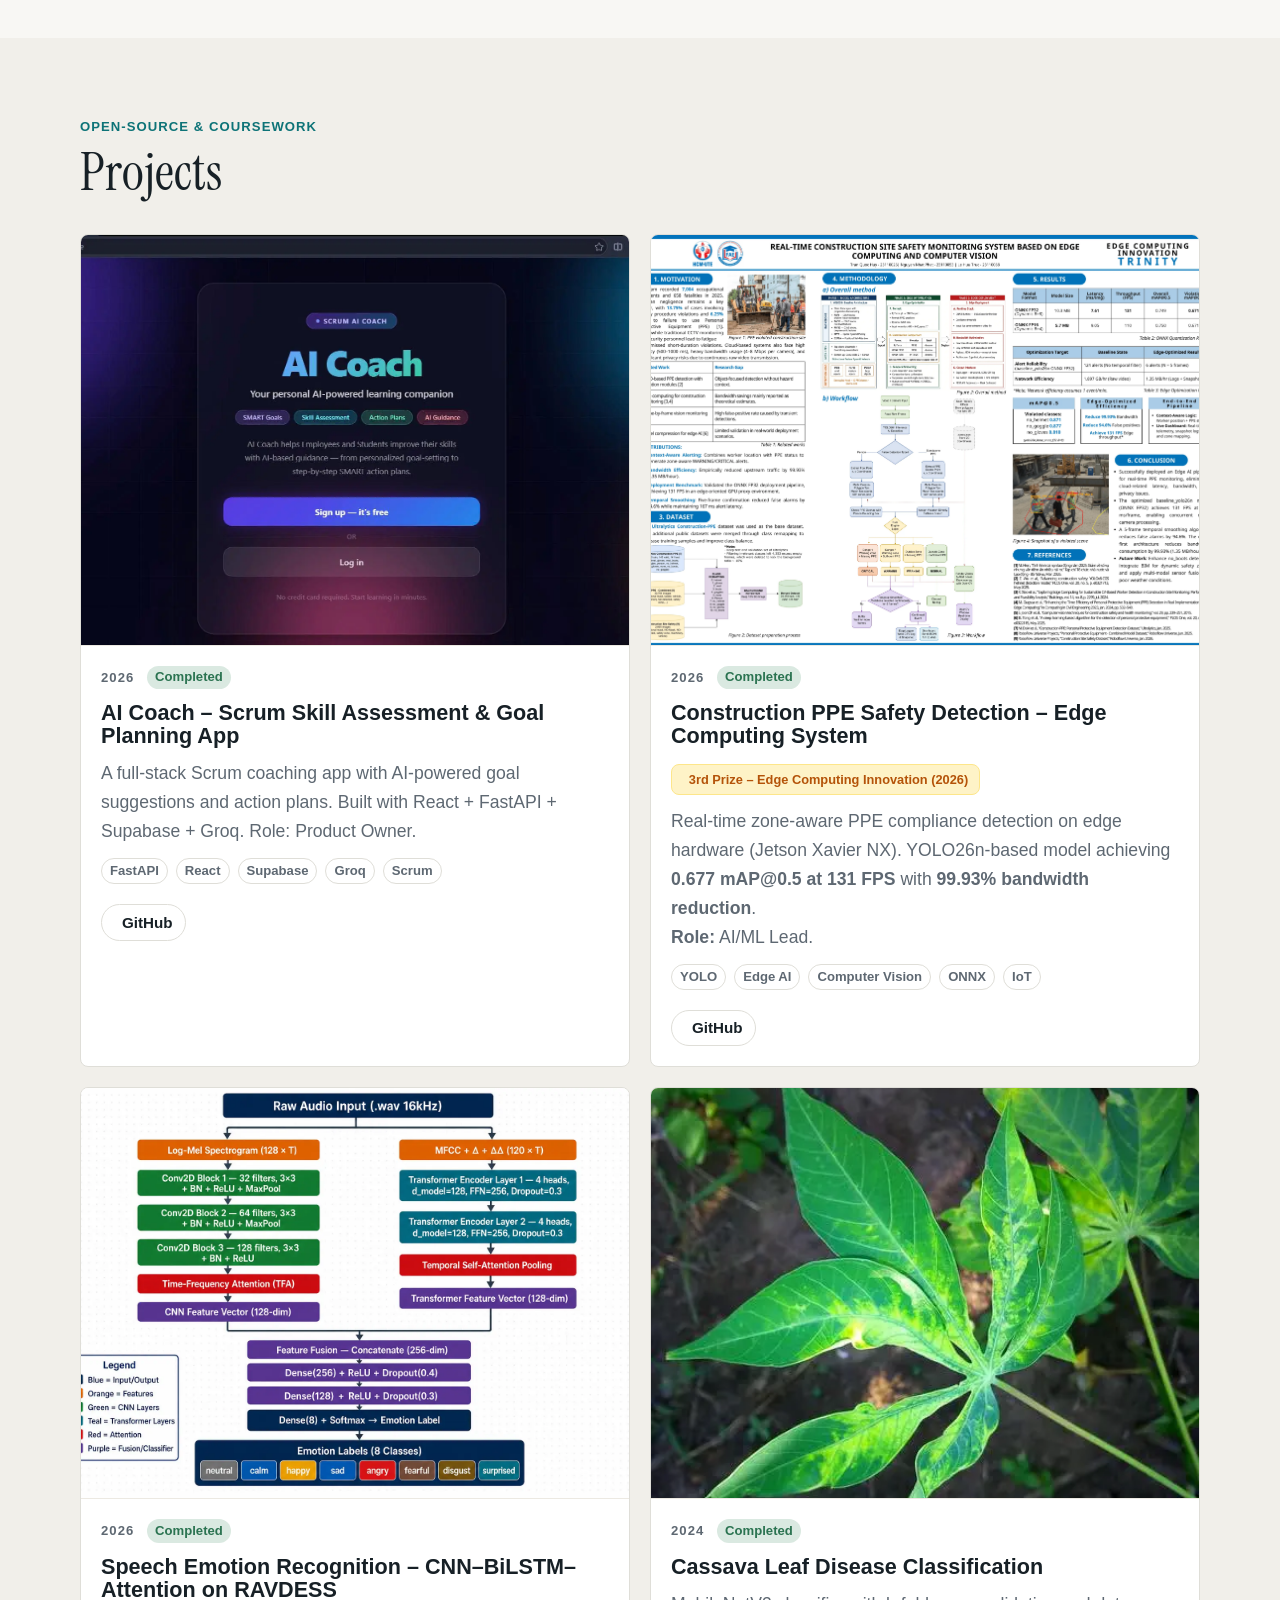
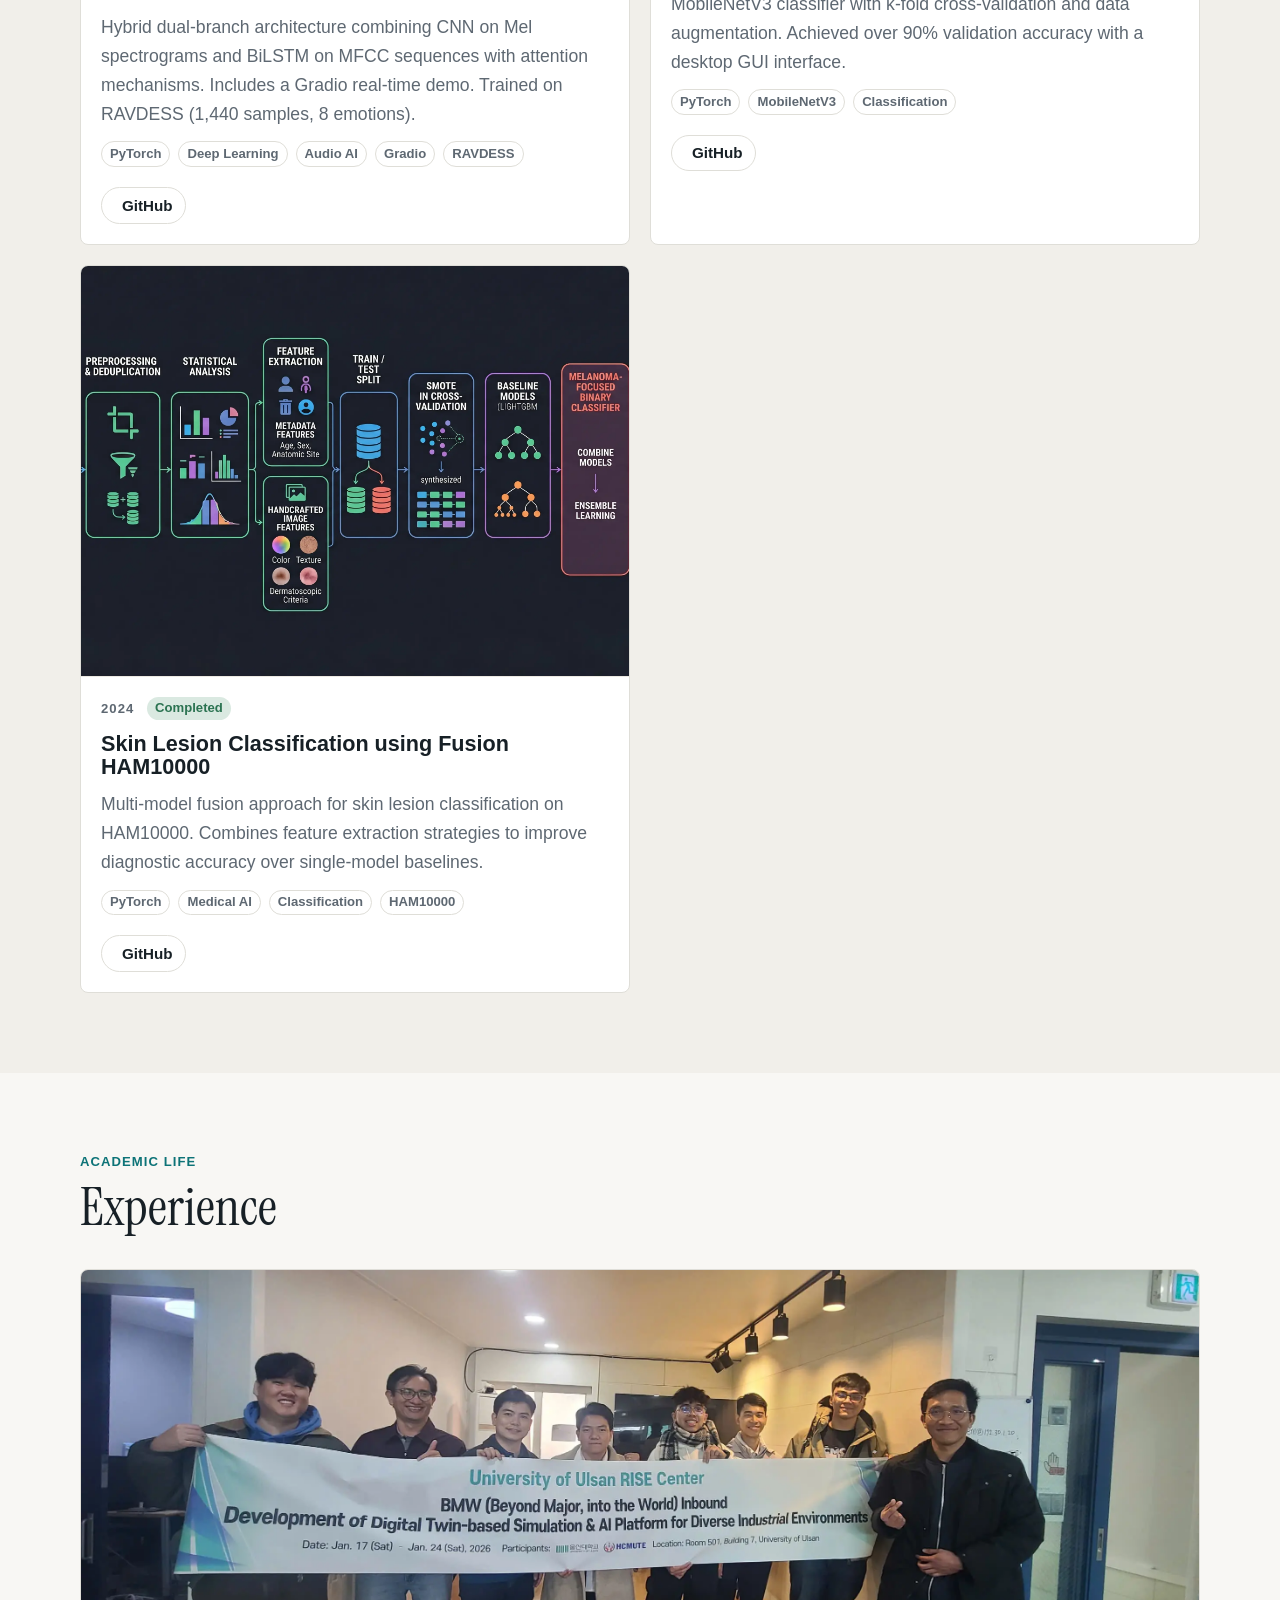
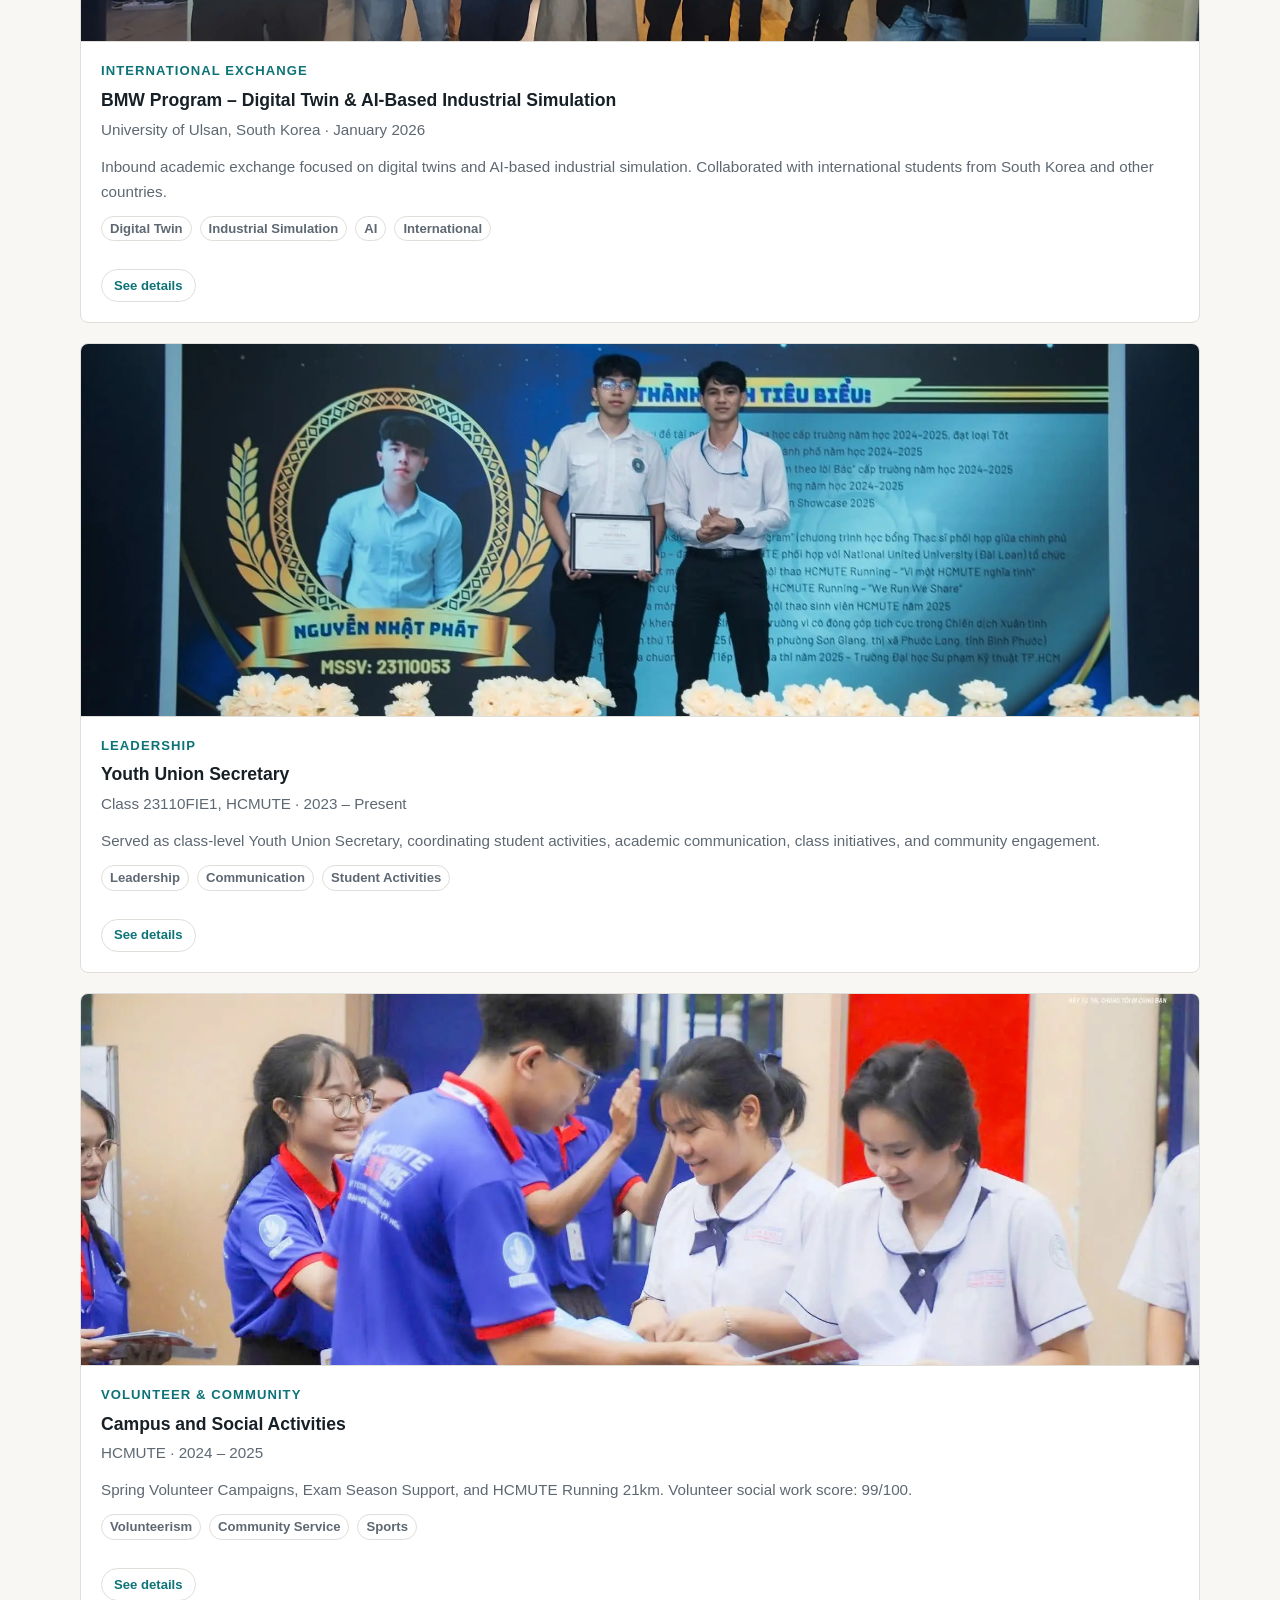
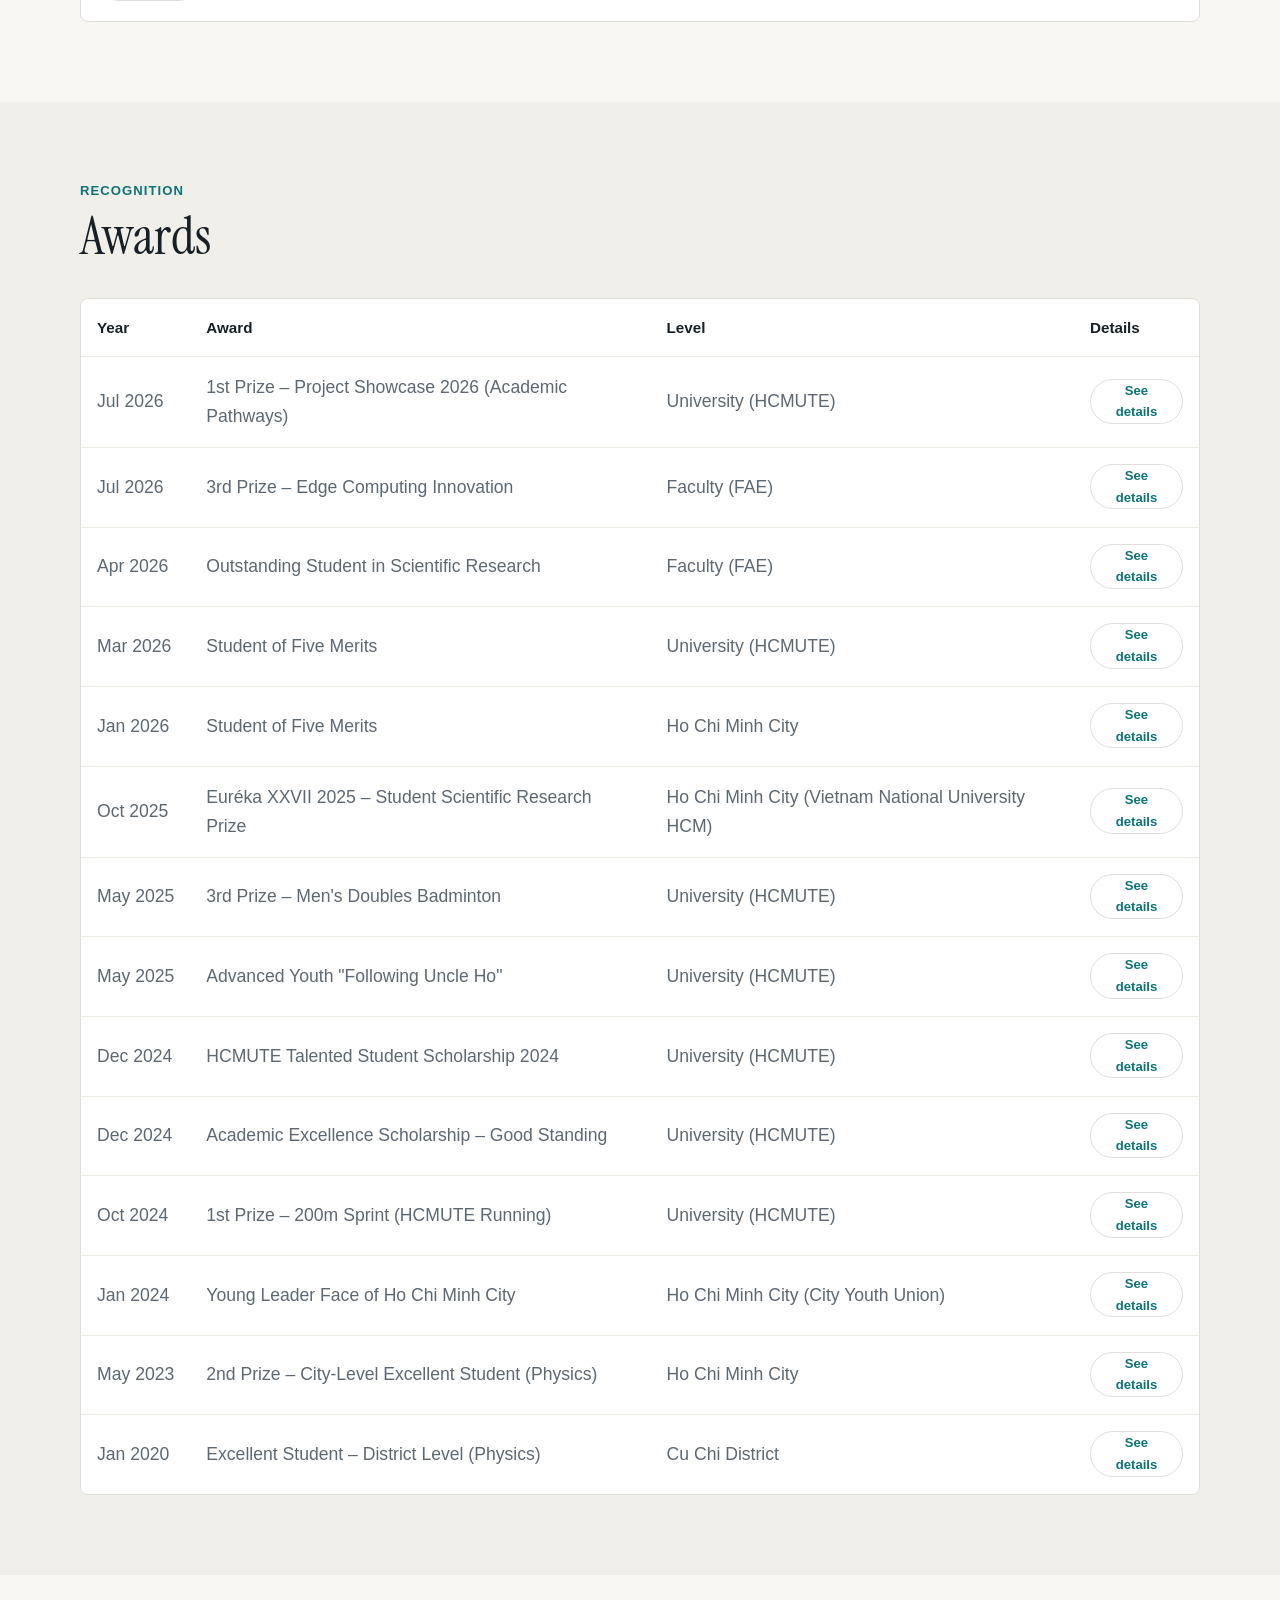
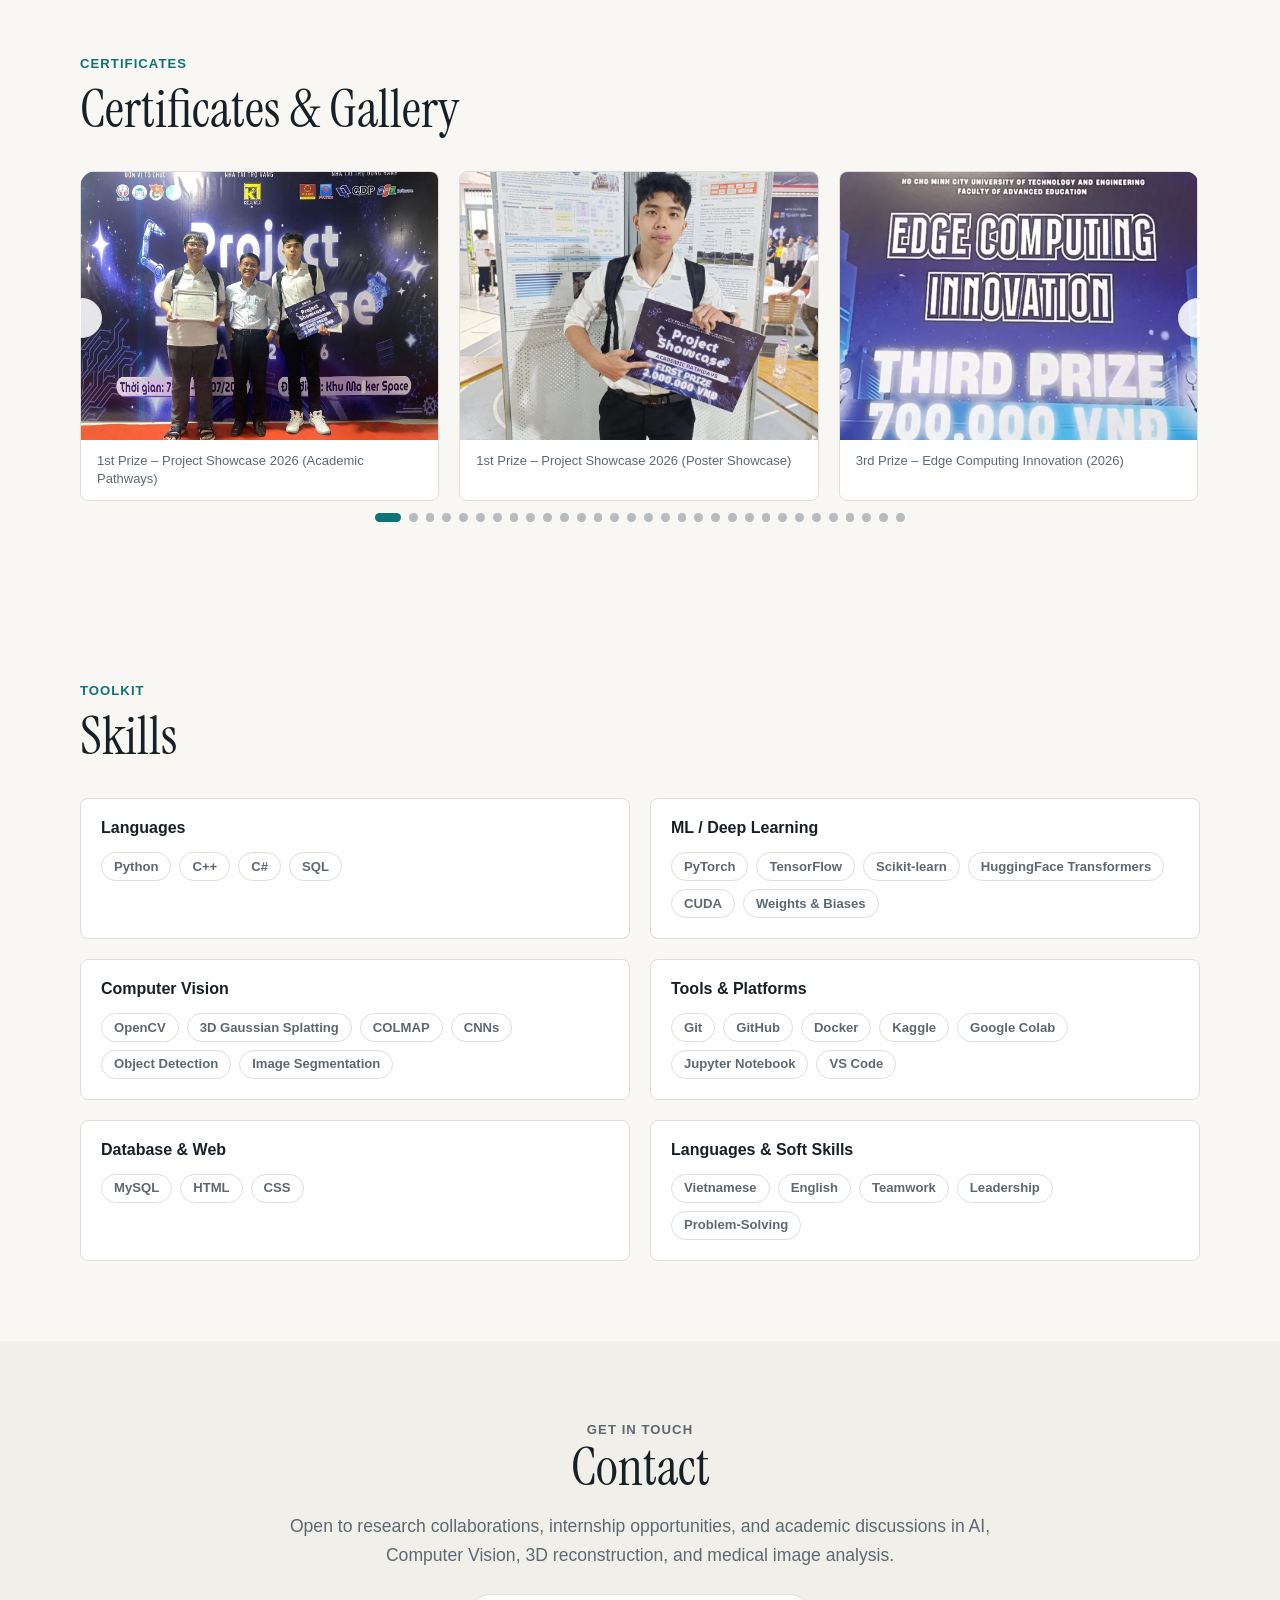
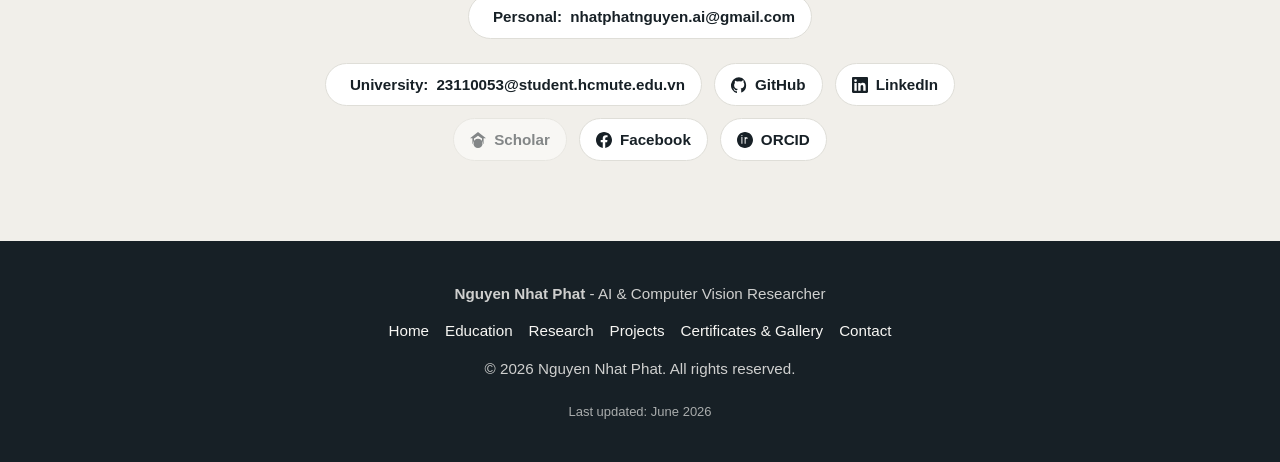
==== commit 2f90a7b7: "style: refine CV dropdown UI aesthetics and remove Canva/LaTeX labels" ====
--- a/index.html
+++ b/index.html
@@ -121,27 +121,30 @@
         <a class="nav-link" href="#awards" data-i18n="nav.awards">Awards</a>
         <a class="nav-link" href="#contact" data-i18n="nav.contact">Contact</a>
         <div class="cv-dropdown" data-cv-dropdown>
-          <button class="nav-cv" type="button" aria-expanded="false" aria-haspopup="true" data-i18n="nav.cv">CV</button>
+          <button class="nav-cv" type="button" aria-expanded="false" aria-haspopup="true">
+            <span data-i18n="nav.cv">CV</span>
+            <i data-lucide="chevron-down" class="cv-chevron" aria-hidden="true"></i>
+          </button>
           <div class="cv-dropdown__menu" role="menu">
             <a href="./assets/cv/nguyen-nhat-phat-cv-2026.pdf" target="_blank" rel="noopener" role="menuitem">
               <i data-lucide="file-user" aria-hidden="true"></i>
               <div>
-                <strong data-i18n="cv.canva_title">General CV (2026)</strong>
-                <small data-i18n="cv.canva_sub">Canva · Visual Profile</small>
+                <strong data-i18n="cv.canva_title">General CV</strong>
+                <small data-i18n="cv.canva_sub">Standard Profile</small>
               </div>
             </a>
             <a href="./assets/cv/CV_Industry_NguyenNhatPhat.pdf" target="_blank" rel="noopener" role="menuitem">
               <i data-lucide="briefcase" aria-hidden="true"></i>
               <div>
                 <strong data-i18n="cv.industry_title">Industry CV</strong>
-                <small data-i18n="cv.industry_sub">LaTeX · Software & Industry</small>
+                <small data-i18n="cv.industry_sub">Software & Engineering</small>
               </div>
             </a>
             <a href="./assets/cv/CV_Research_NguyenNhatPhat.pdf" target="_blank" rel="noopener" role="menuitem">
               <i data-lucide="graduation-cap" aria-hidden="true"></i>
               <div>
                 <strong data-i18n="cv.research_title">Research CV</strong>
-                <small data-i18n="cv.research_sub">LaTeX · Academia & Grants</small>
+                <small data-i18n="cv.research_sub">Academia & Research</small>
               </div>
             </a>
           </div>
@@ -195,22 +198,22 @@
                 <a href="./assets/cv/nguyen-nhat-phat-cv-2026.pdf" target="_blank" rel="noopener" role="menuitem">
                   <i data-lucide="file-user" aria-hidden="true"></i>
                   <div>
-                    <strong data-i18n="cv.canva_title">General CV (2026)</strong>
-                    <small data-i18n="cv.canva_sub">Canva · Visual Profile</small>
+                    <strong data-i18n="cv.canva_title">General CV</strong>
+                    <small data-i18n="cv.canva_sub">Standard Profile</small>
                   </div>
                 </a>
                 <a href="./assets/cv/CV_Industry_NguyenNhatPhat.pdf" target="_blank" rel="noopener" role="menuitem">
                   <i data-lucide="briefcase" aria-hidden="true"></i>
                   <div>
                     <strong data-i18n="cv.industry_title">Industry CV</strong>
-                    <small data-i18n="cv.industry_sub">LaTeX · Software & Industry</small>
+                    <small data-i18n="cv.industry_sub">Software & Engineering</small>
                   </div>
                 </a>
                 <a href="./assets/cv/CV_Research_NguyenNhatPhat.pdf" target="_blank" rel="noopener" role="menuitem">
                   <i data-lucide="graduation-cap" aria-hidden="true"></i>
                   <div>
                     <strong data-i18n="cv.research_title">Research CV</strong>
-                    <small data-i18n="cv.research_sub">LaTeX · Academia & Grants</small>
+                    <small data-i18n="cv.research_sub">Academia & Research</small>
                   </div>
                 </a>
               </div>
--- a/style.css
+++ b/style.css
@@ -229,16 +229,27 @@
 }
 
 .nav-cv {
+  display: inline-flex;
+  align-items: center;
+  gap: 0.35rem;
+  min-height: 2.25rem;
+  padding: 0 var(--space-3);
   margin-left: var(--space-1);
+  border-radius: var(--radius-full);
   border: 1px solid var(--color-primary);
   color: var(--color-primary);
+  font-size: var(--text-sm);
+  font-weight: 500;
+  cursor: pointer;
+  background: transparent;
+  white-space: nowrap;
+  transition: all 180ms ease;
 }
 
 .nav-cv:hover,
 .cv-dropdown.open .nav-cv {
-  background: var(--color-primary);
-  color: var(--color-surface);
-  text-decoration: none;
+  background: color-mix(in srgb, var(--color-primary) 12%, transparent);
+  color: var(--color-primary);
 }
 
 .cv-dropdown {
@@ -249,7 +260,7 @@
 .cv-hero-btn {
   display: inline-flex;
   align-items: center;
-  gap: var(--space-2);
+  gap: 0.45rem;
   padding: 0.45rem 0.85rem;
   border-radius: var(--radius-full);
   border: 1px solid var(--color-border);
@@ -258,7 +269,7 @@
   font-size: var(--text-sm);
   font-weight: 500;
   cursor: pointer;
-  transition: var(--transition);
+  transition: all 180ms ease;
 }
 
 .cv-hero-btn:hover,
@@ -281,19 +292,24 @@
   position: absolute;
   top: calc(100% + 0.45rem);
   right: 0;
-  z-index: 120;
-  min-width: 250px;
-  padding: 0.4rem;
+  z-index: 150;
+  min-width: 230px;
+  padding: 0.35rem;
   background: var(--color-surface);
   border: 1px solid var(--color-border);
   border-radius: var(--radius-md);
-  box-shadow: var(--shadow-md);
+  box-shadow: 0 10px 30px rgba(0, 0, 0, 0.15);
   opacity: 0;
   visibility: hidden;
   transform: translateY(-6px);
   transition: opacity 160ms ease, transform 160ms ease, visibility 160ms ease;
 }
 
+.cv-dropdown--hero .cv-dropdown__menu {
+  left: 0;
+  right: auto;
+}
+
 .cv-dropdown.open .cv-dropdown__menu {
   opacity: 1;
   visibility: visible;
@@ -303,12 +319,13 @@
 .cv-dropdown__menu a {
   display: flex;
   align-items: center;
-  gap: 0.75rem;
-  padding: 0.55rem 0.75rem;
+  gap: 0.65rem;
+  padding: 0.55rem 0.7rem;
   border-radius: var(--radius-sm);
   color: var(--color-text);
   text-decoration: none;
-  font-size: 0.85rem;
+  border: none;
+  background: transparent;
   transition: background 140ms ease, color 140ms ease;
 }
 
@@ -326,15 +343,16 @@
 
 .cv-dropdown__menu a strong {
   display: block;
+  font-size: 0.85rem;
   font-weight: 600;
   line-height: 1.25;
 }
 
 .cv-dropdown__menu a small {
   display: block;
-  font-size: 0.73rem;
+  font-size: 0.72rem;
   color: var(--color-text-muted);
-  margin-top: 0.1rem;
+  margin-top: 0.05rem;
 }
 
 .language-toggle,
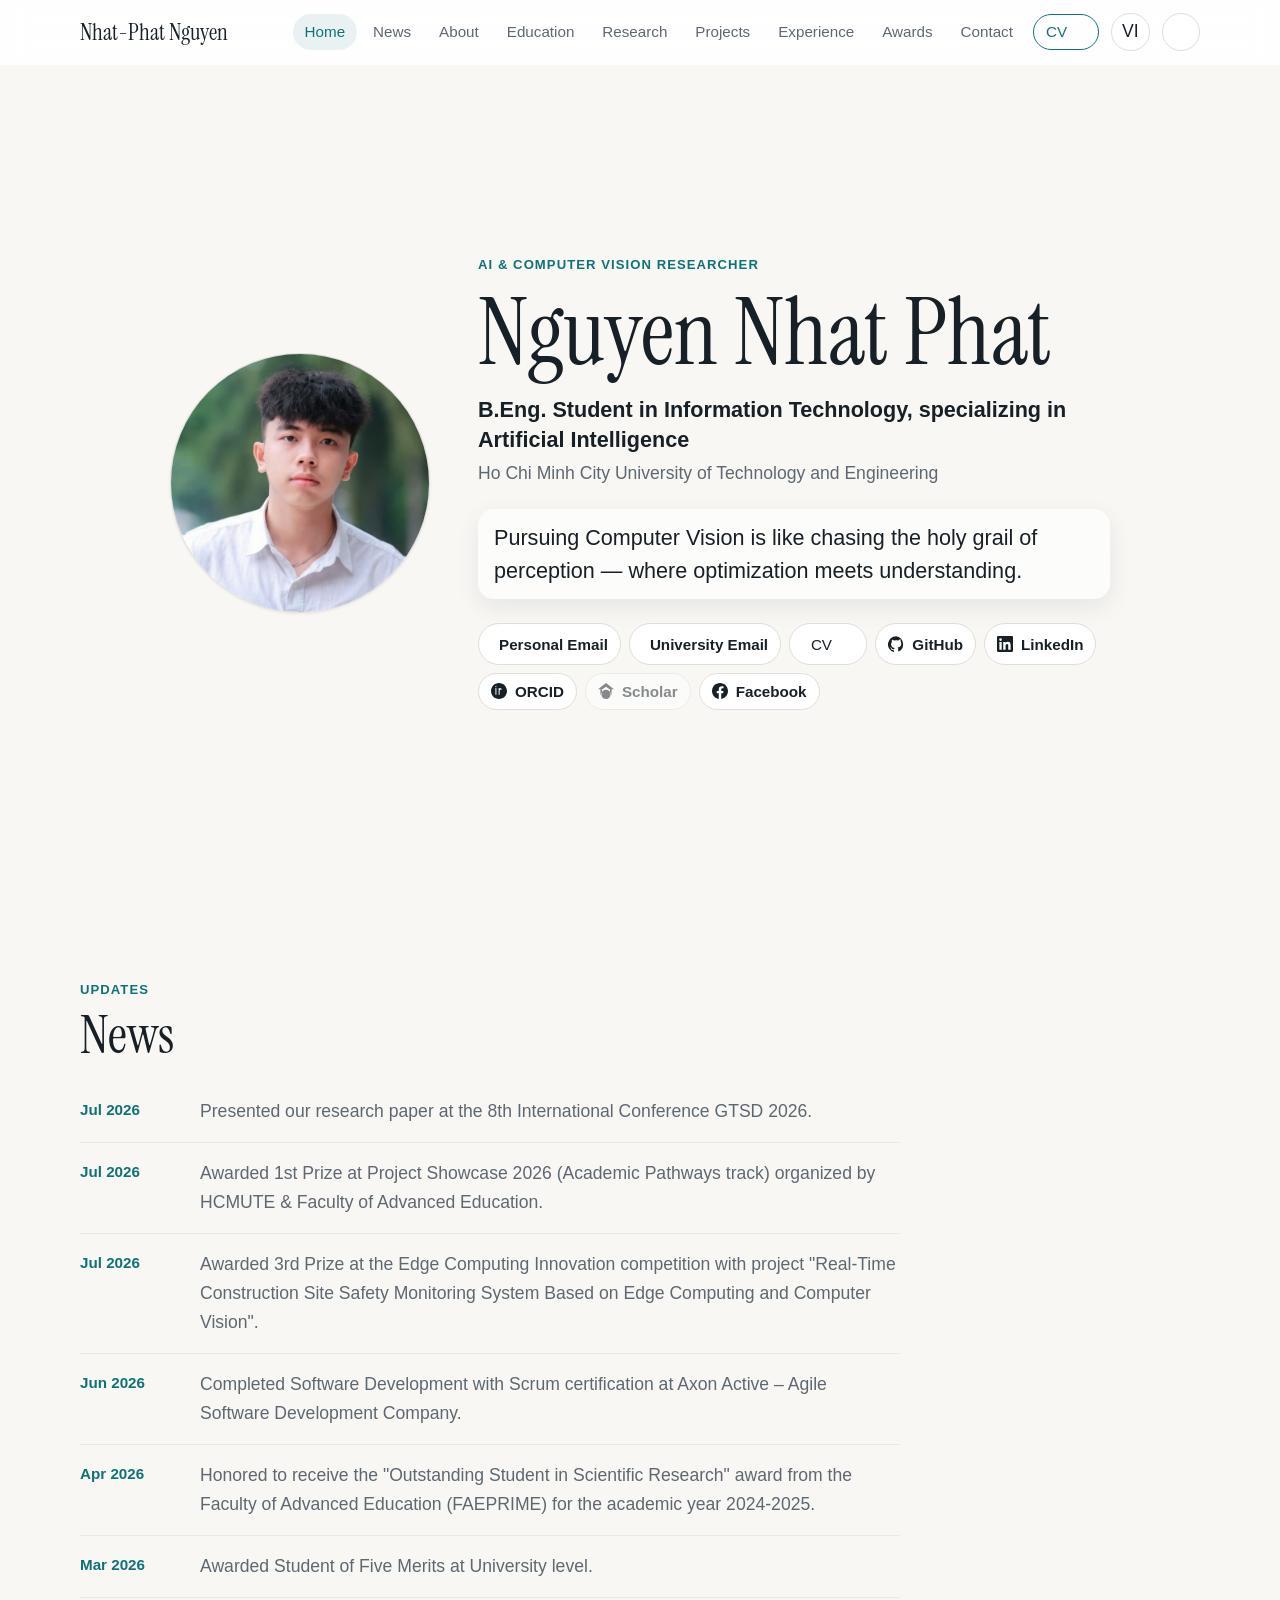
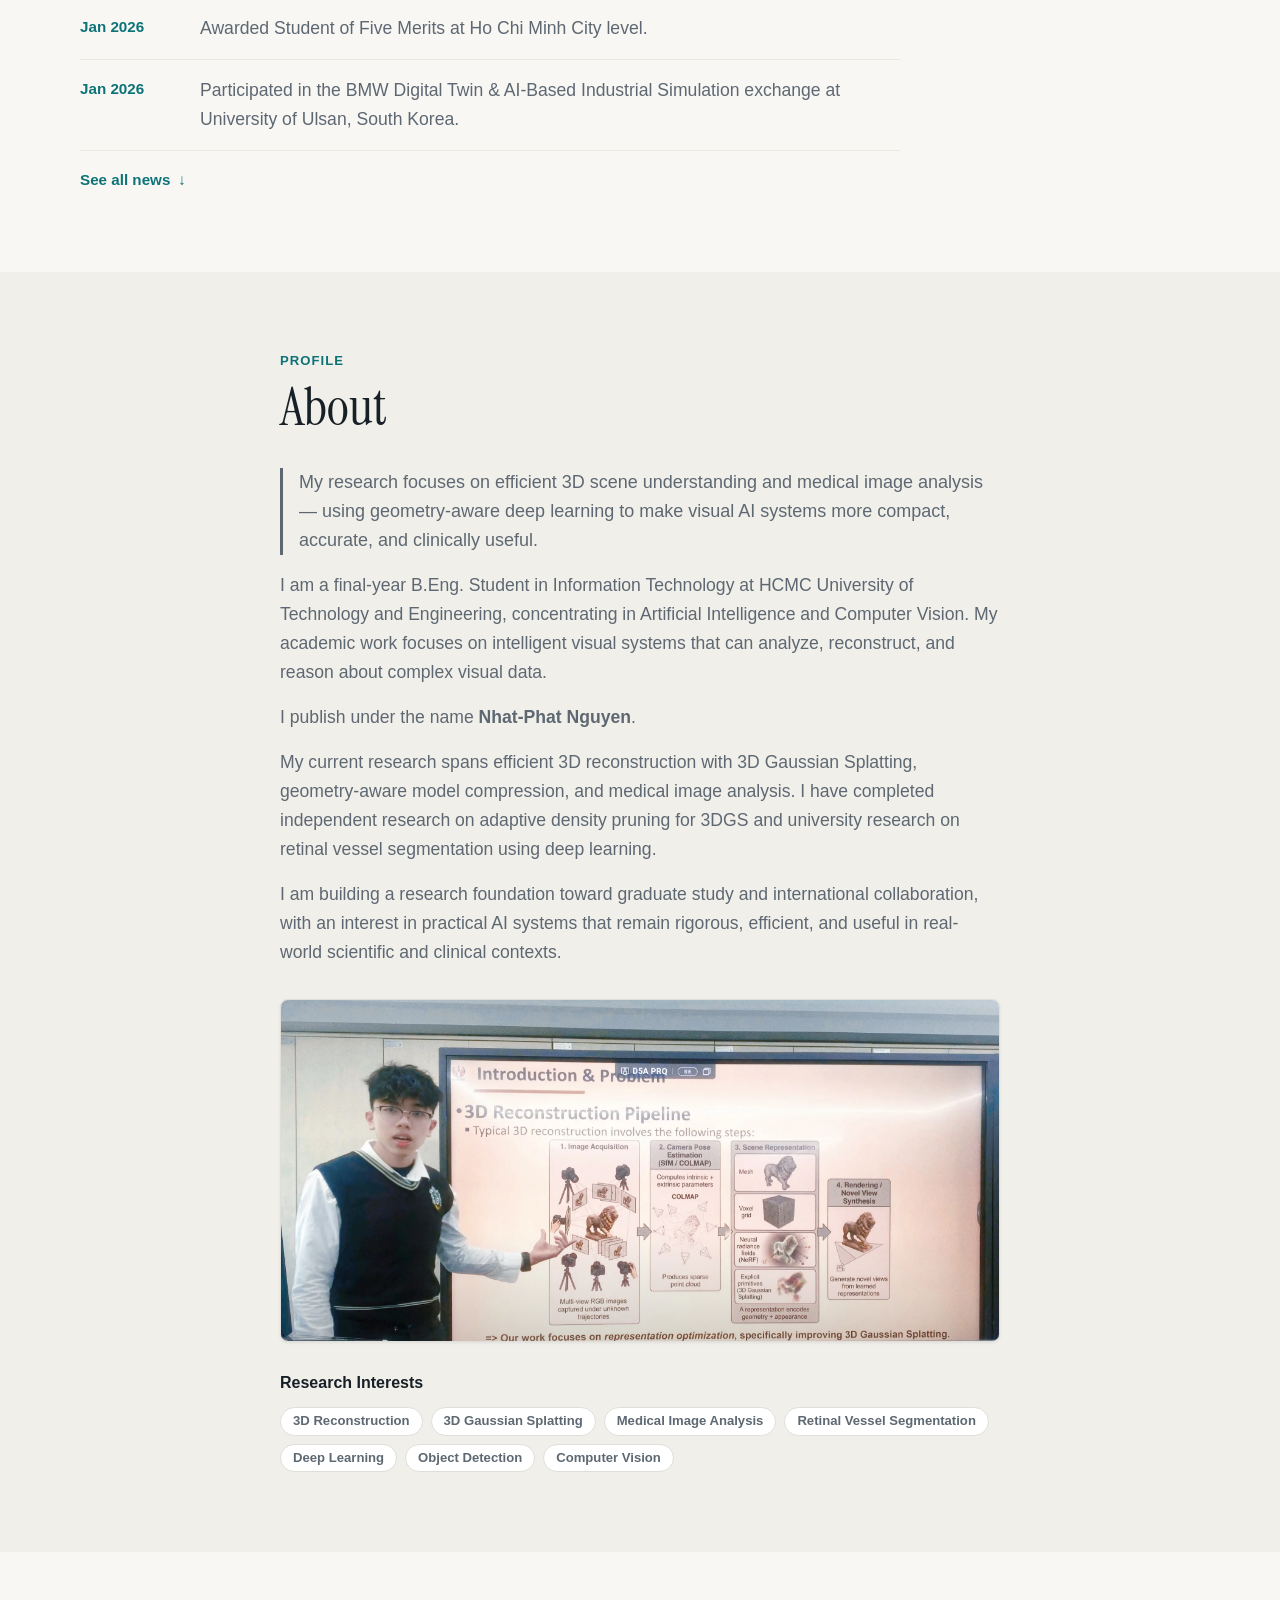
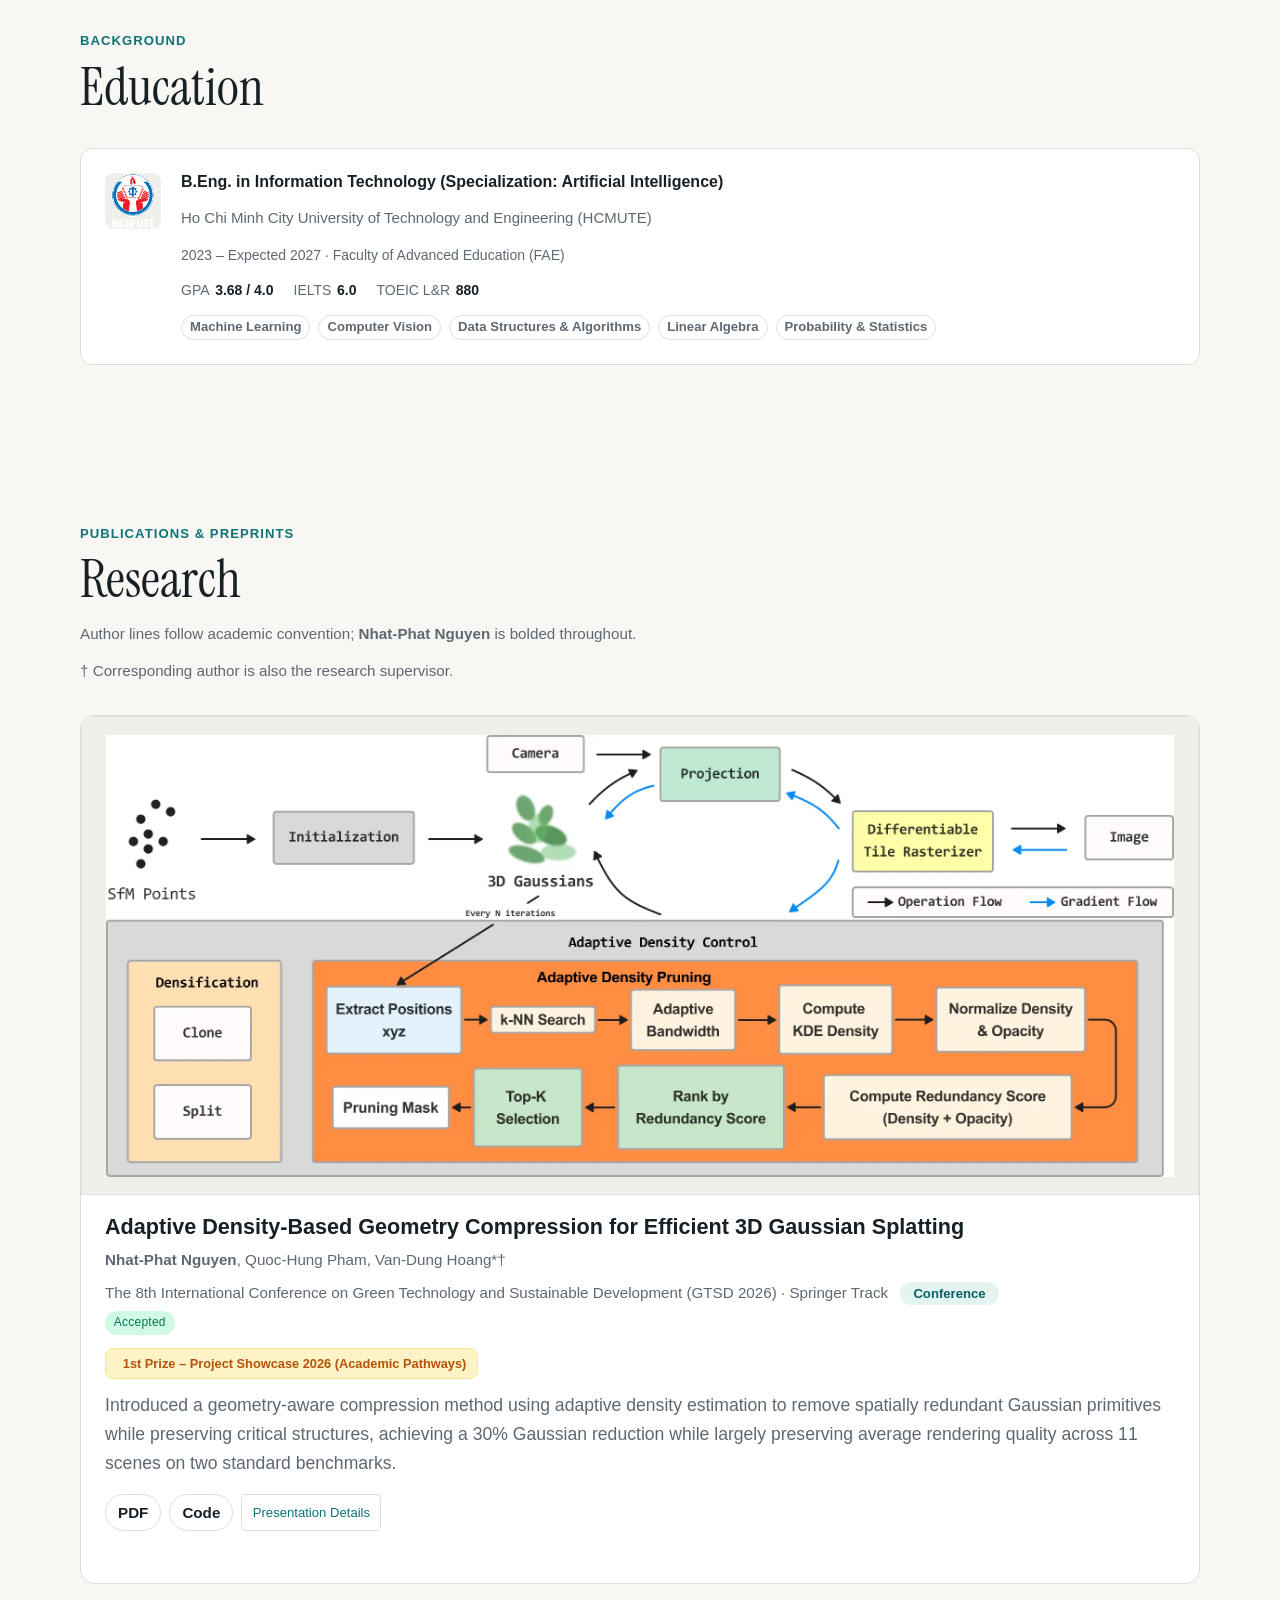
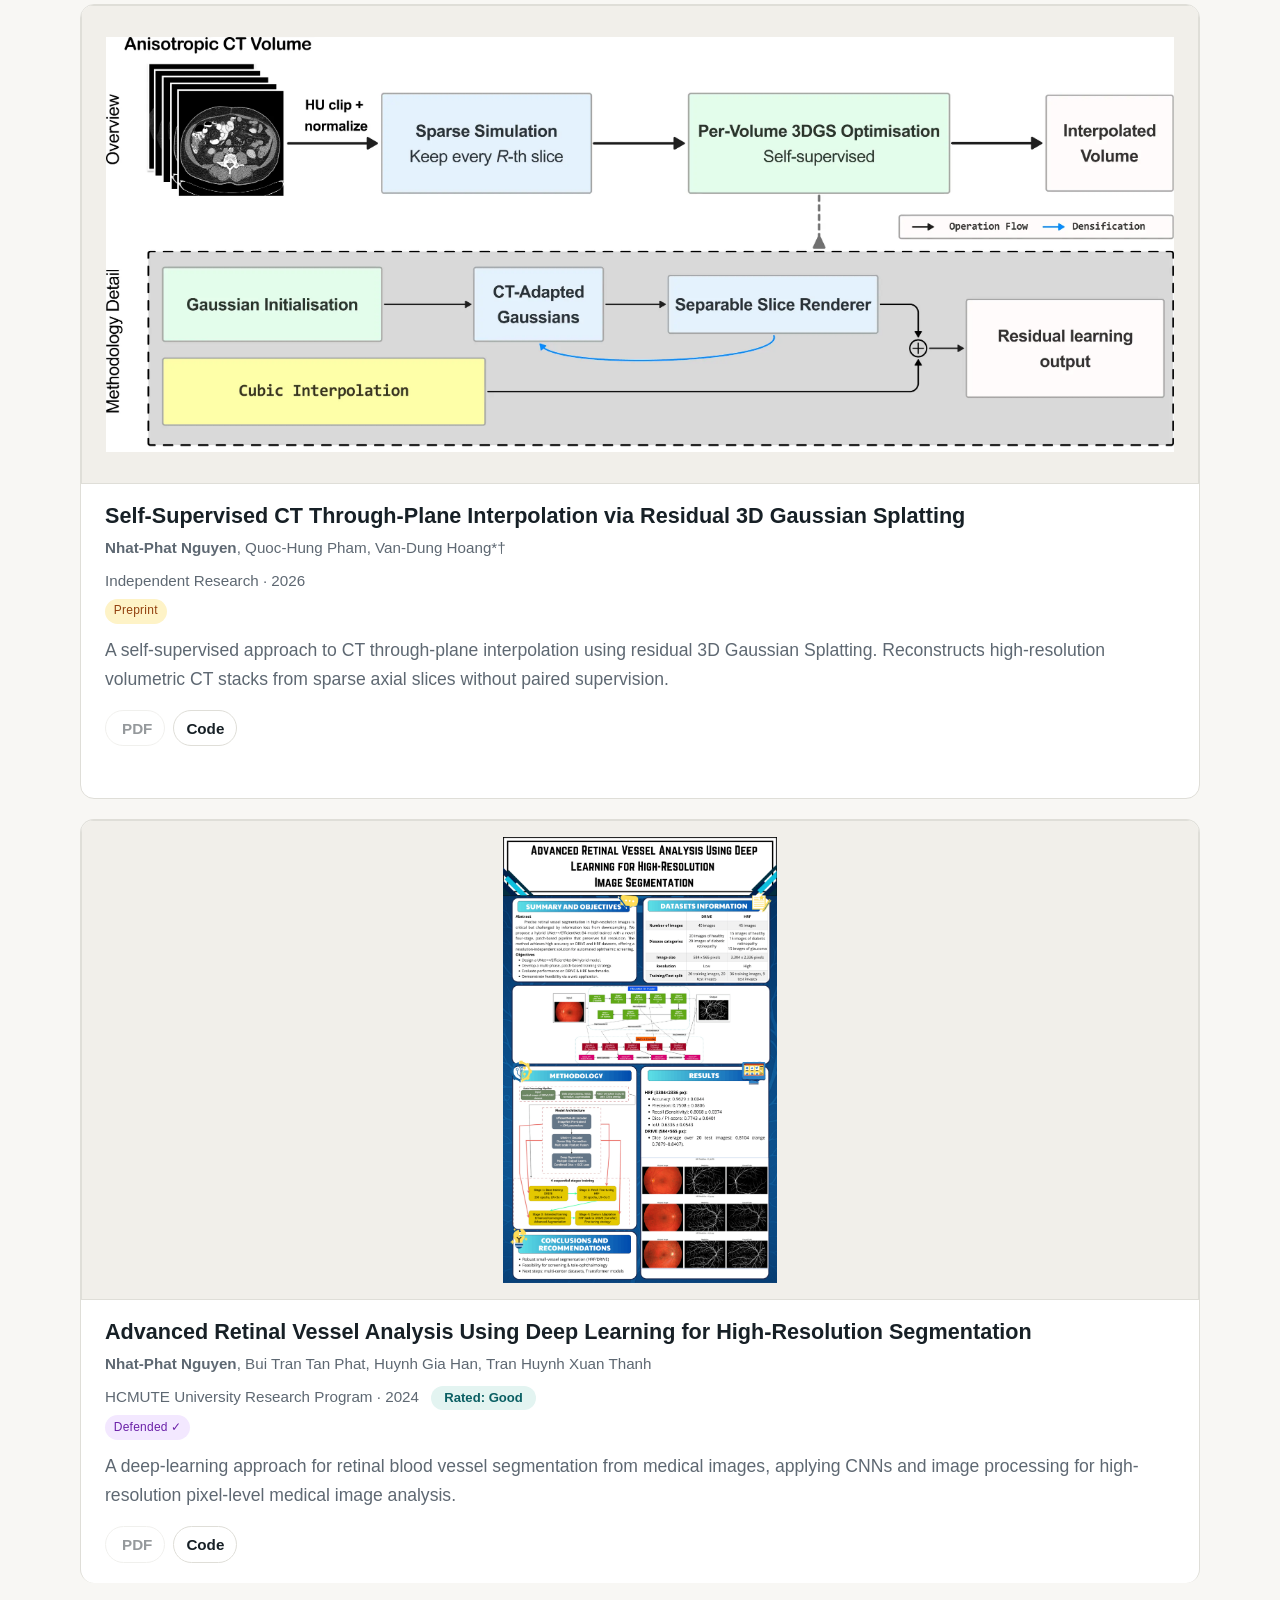
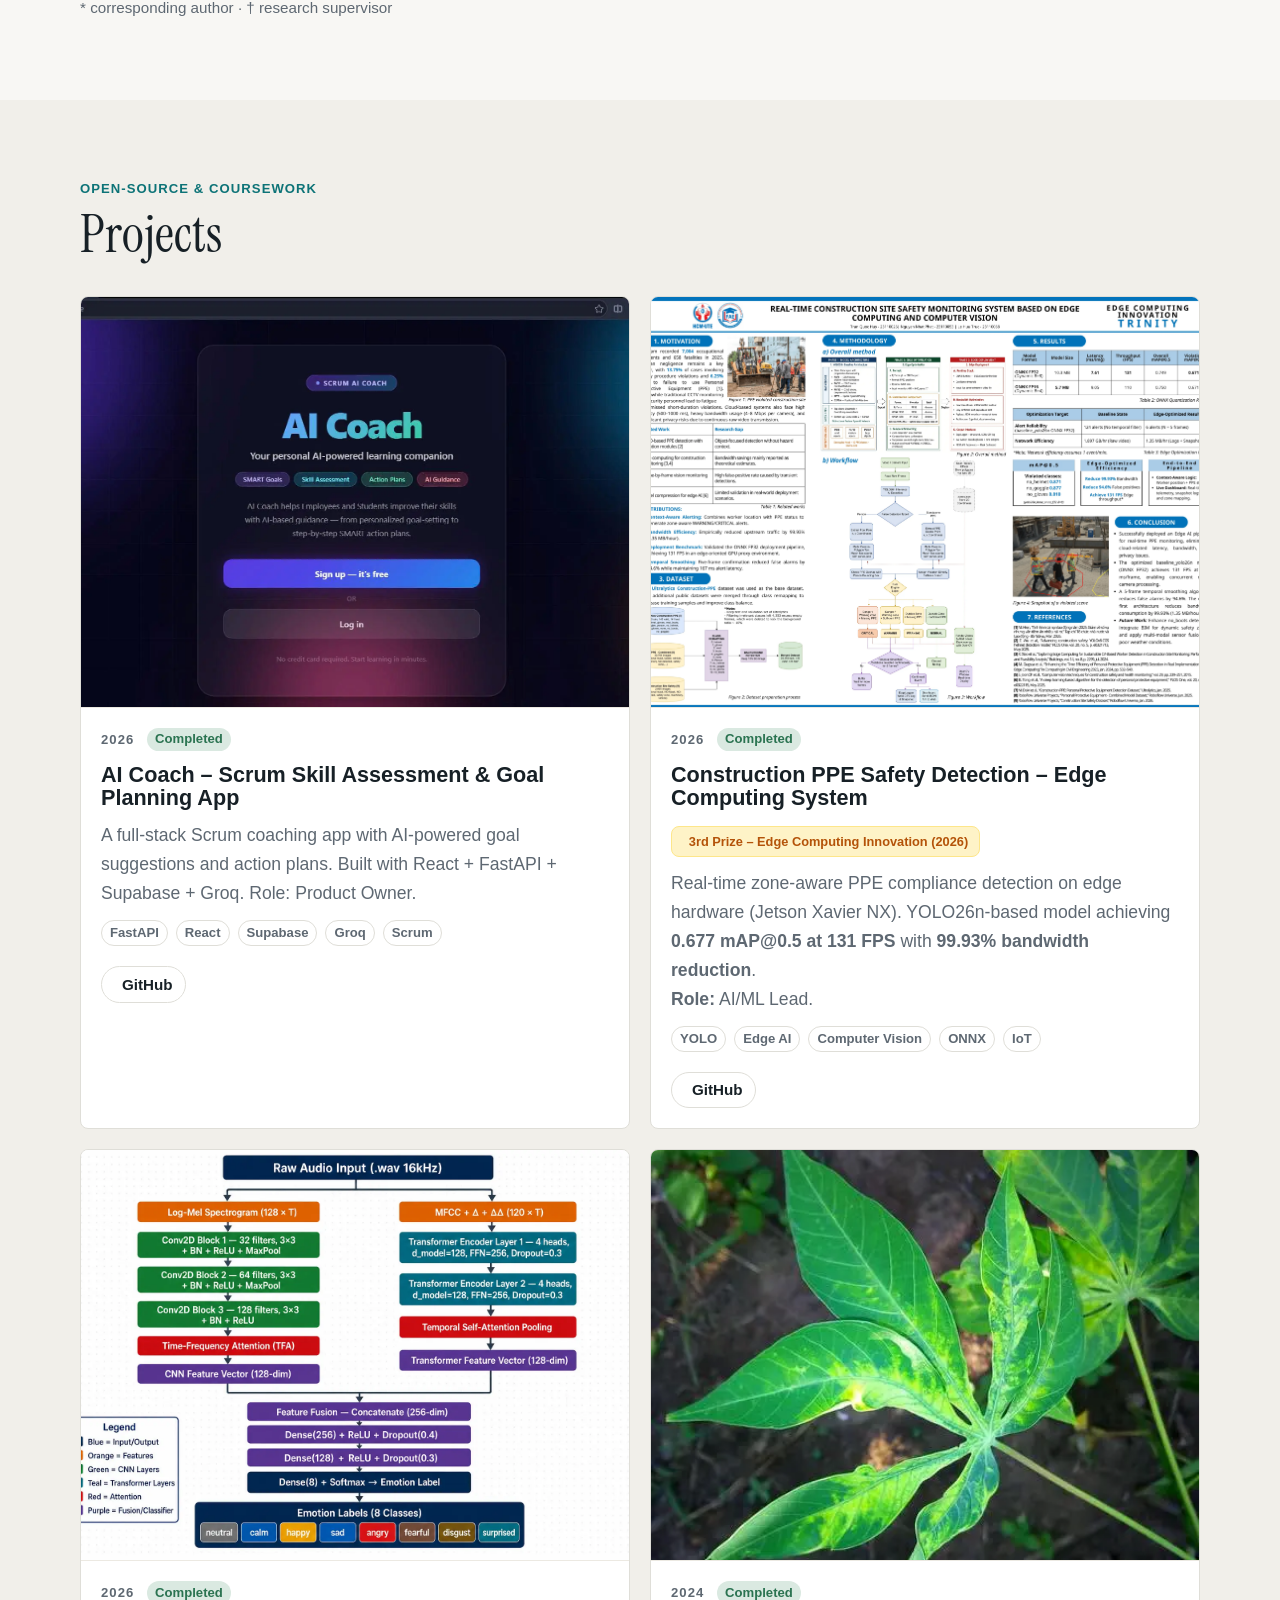
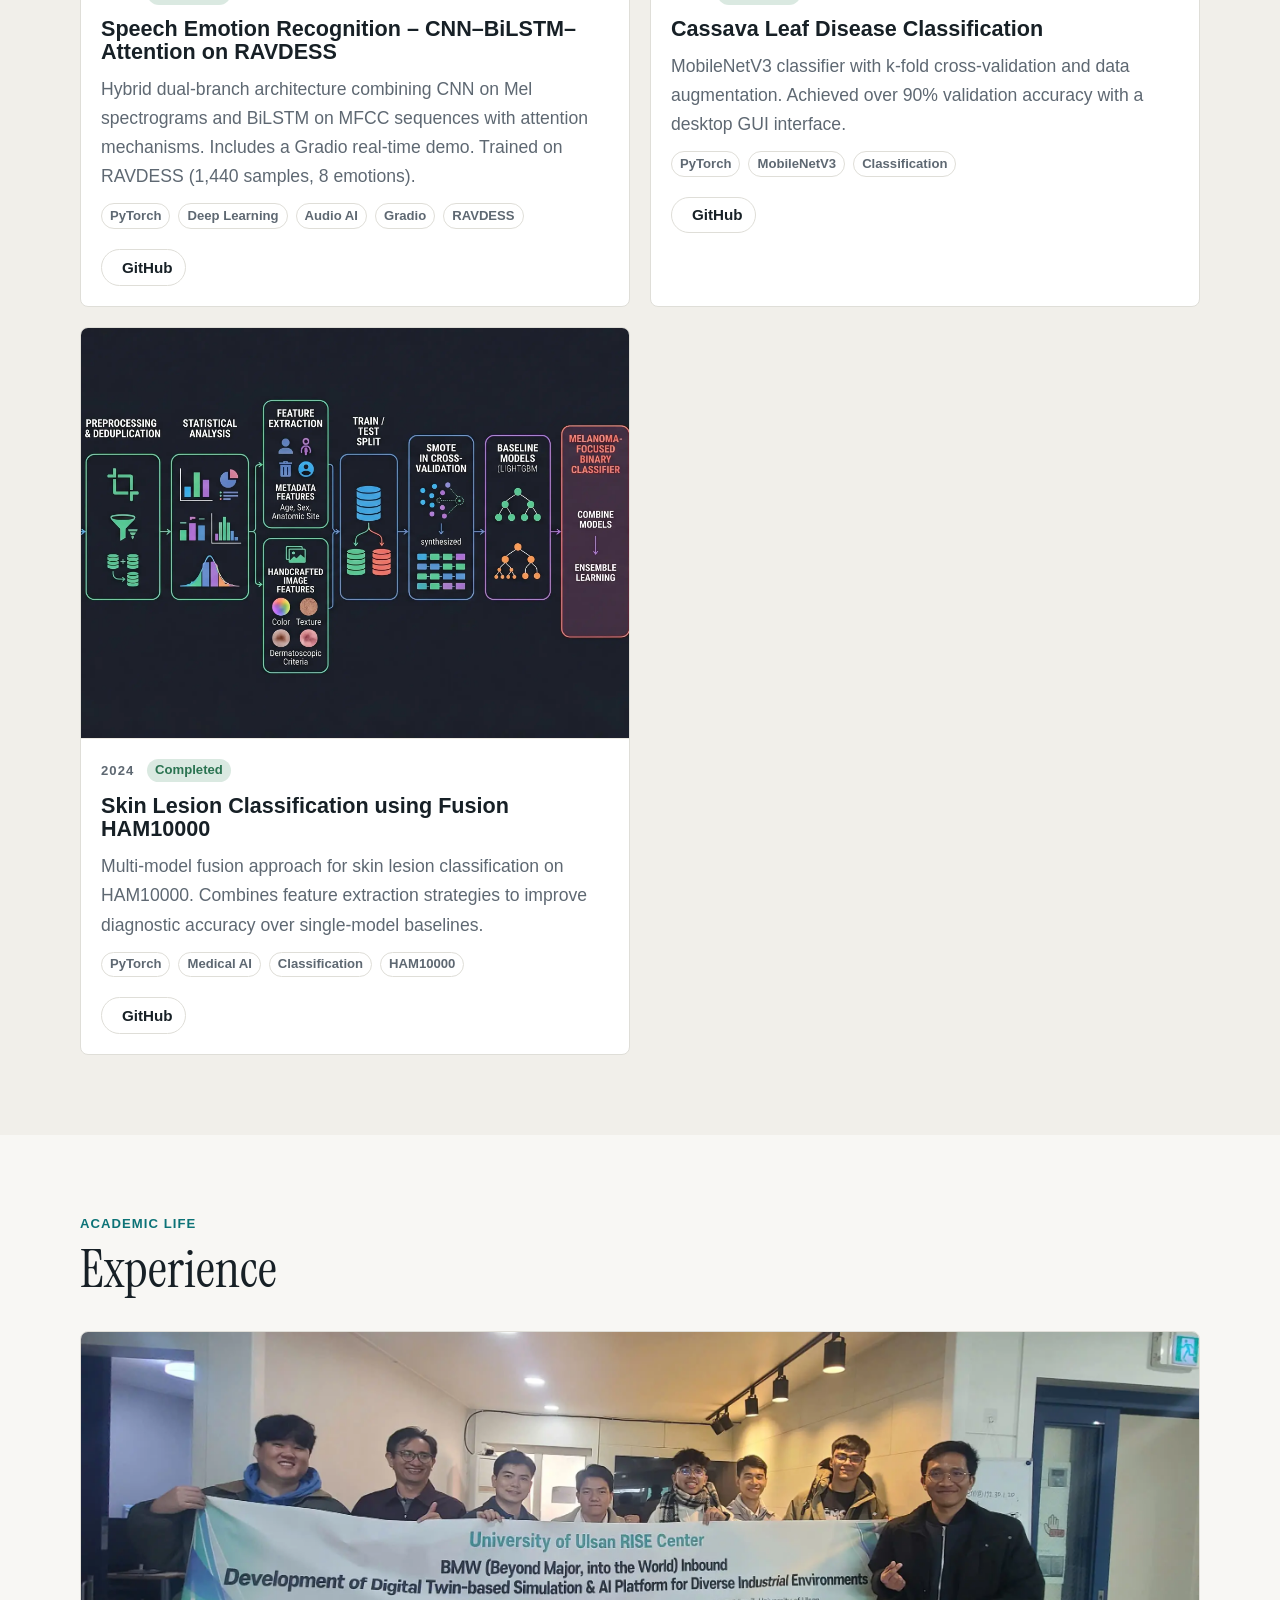
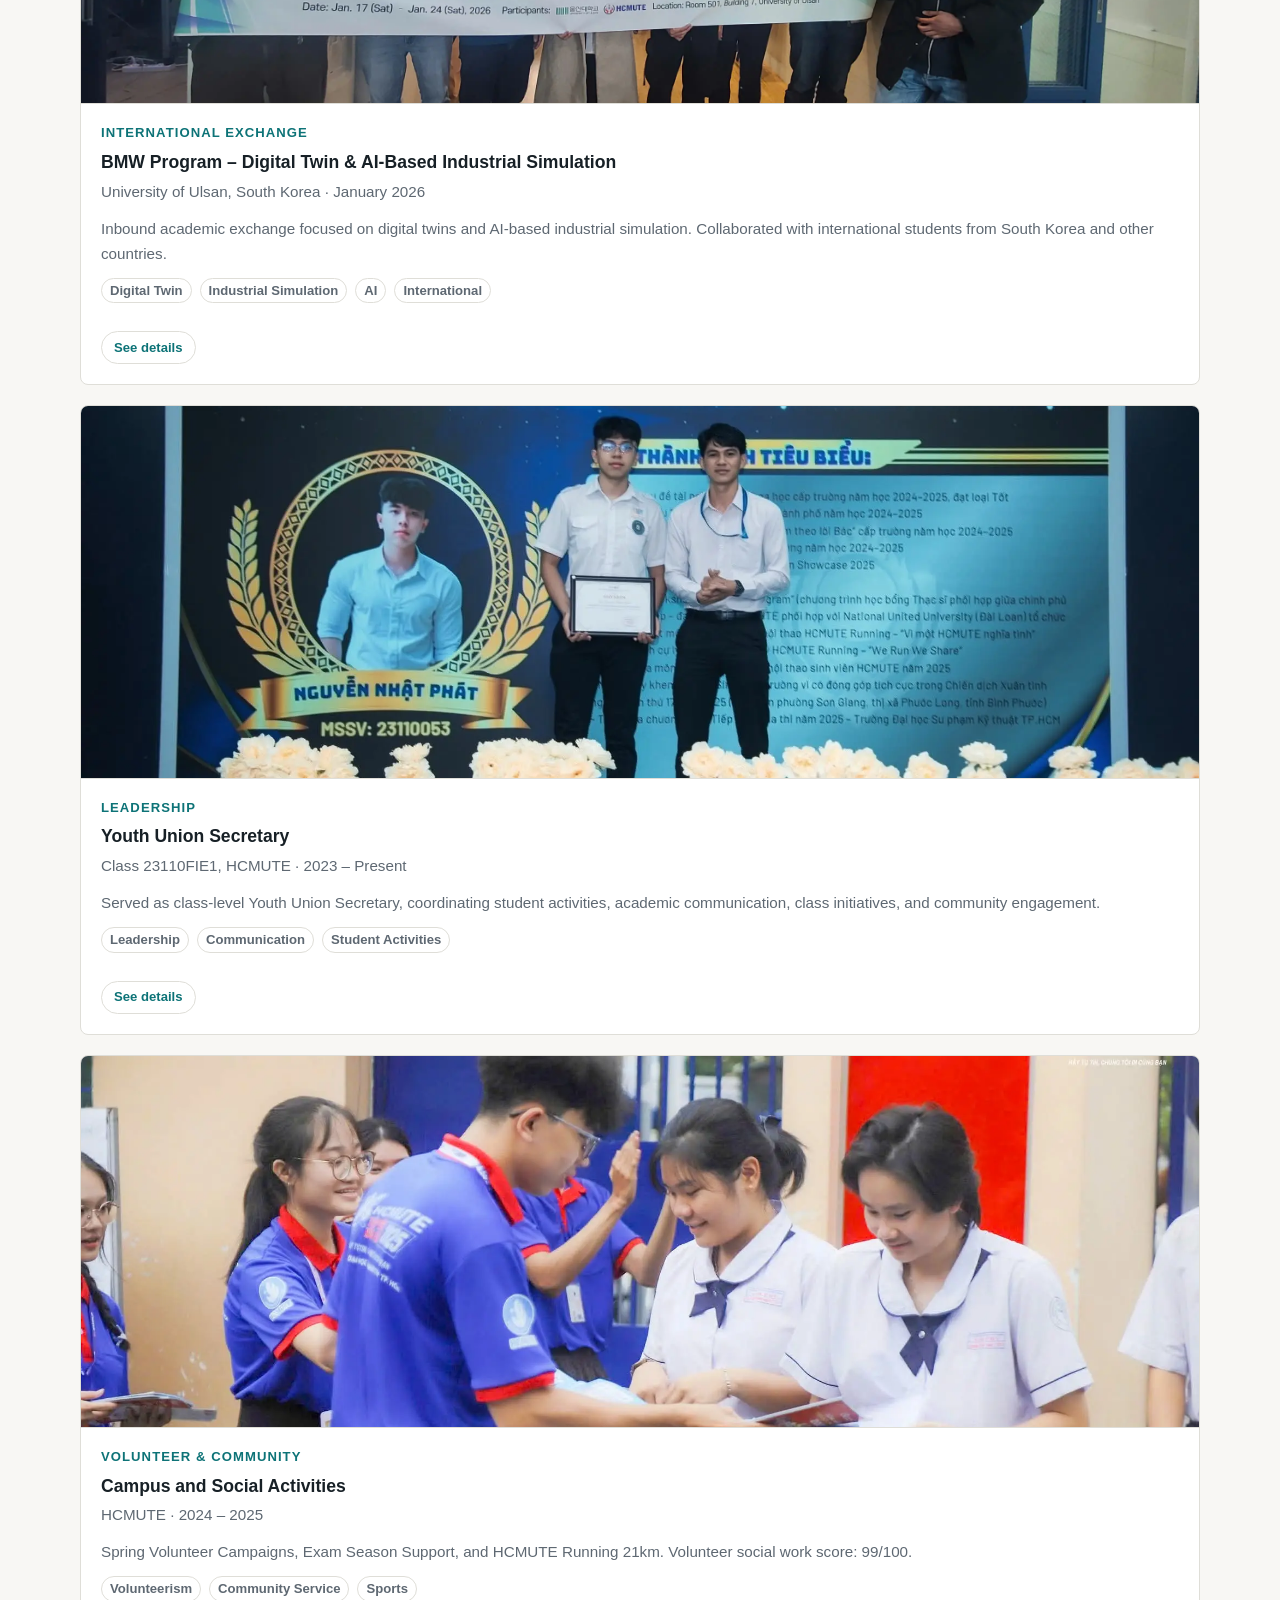
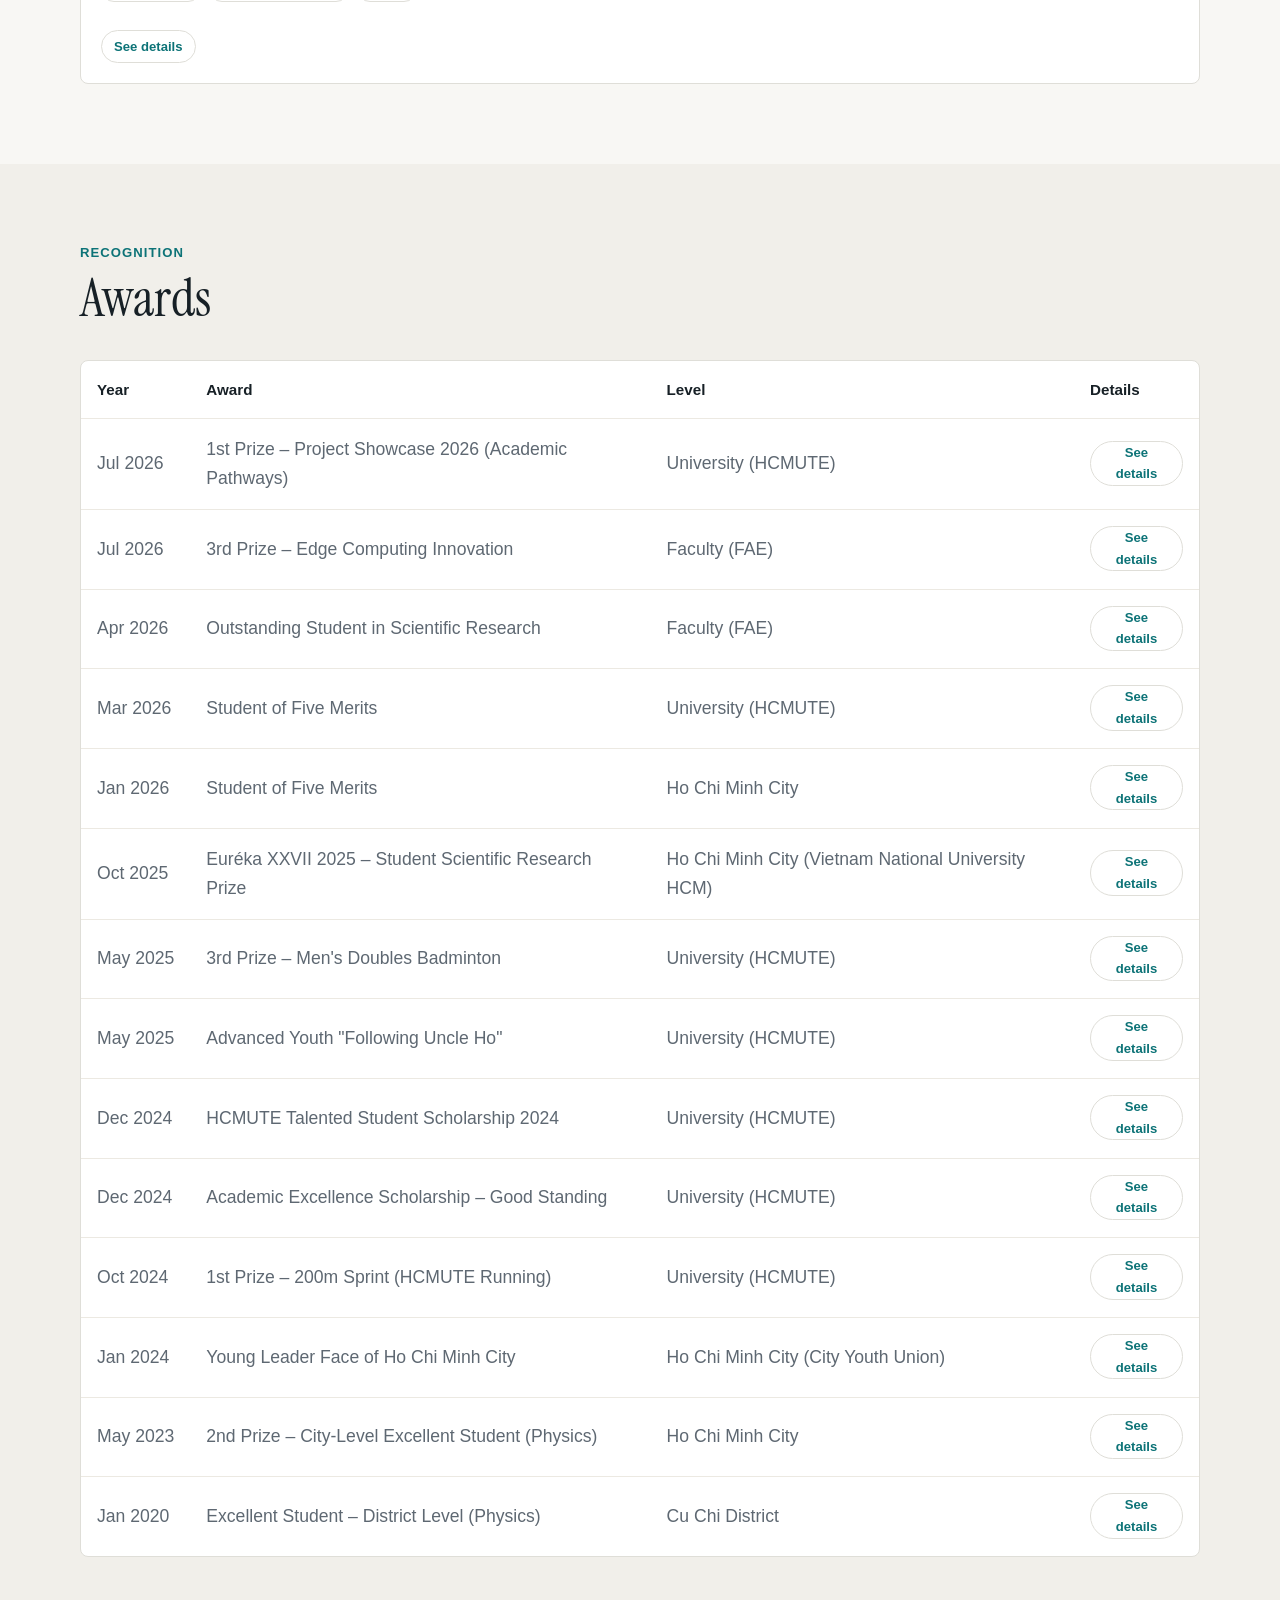
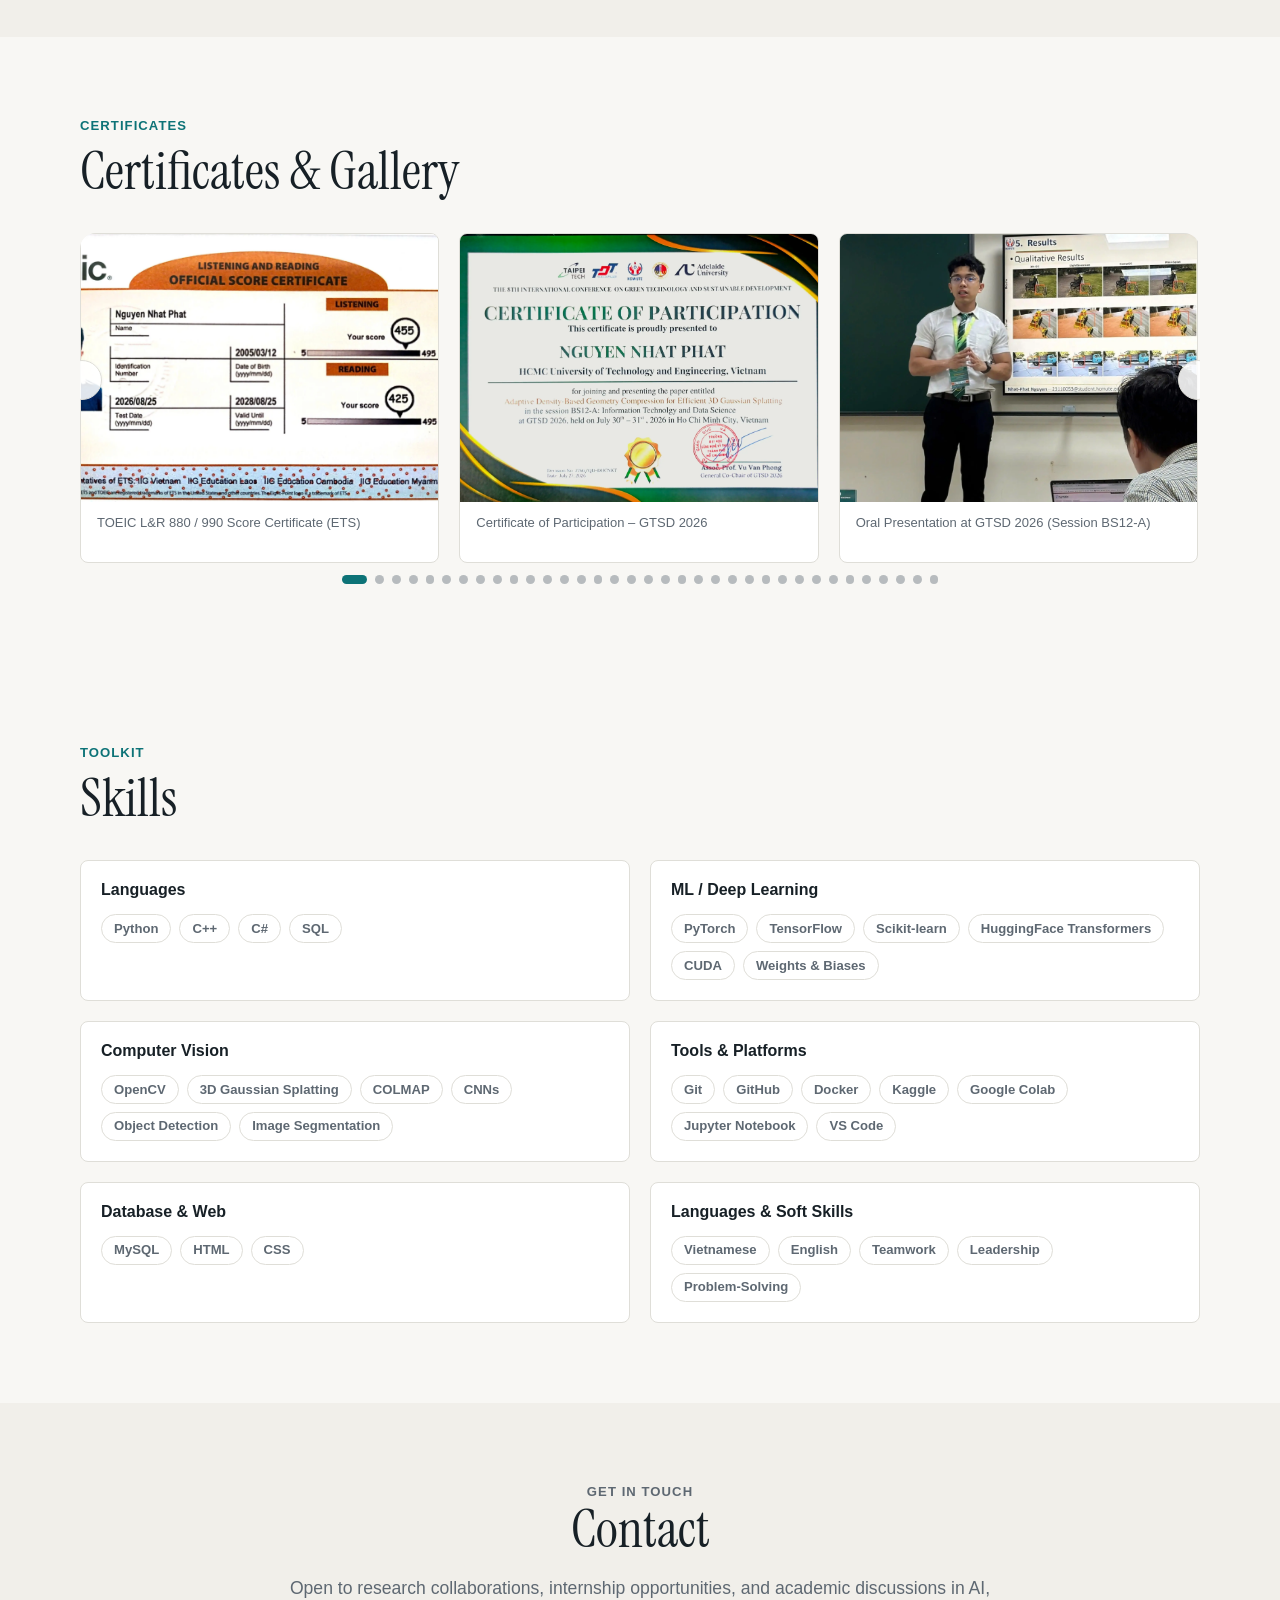
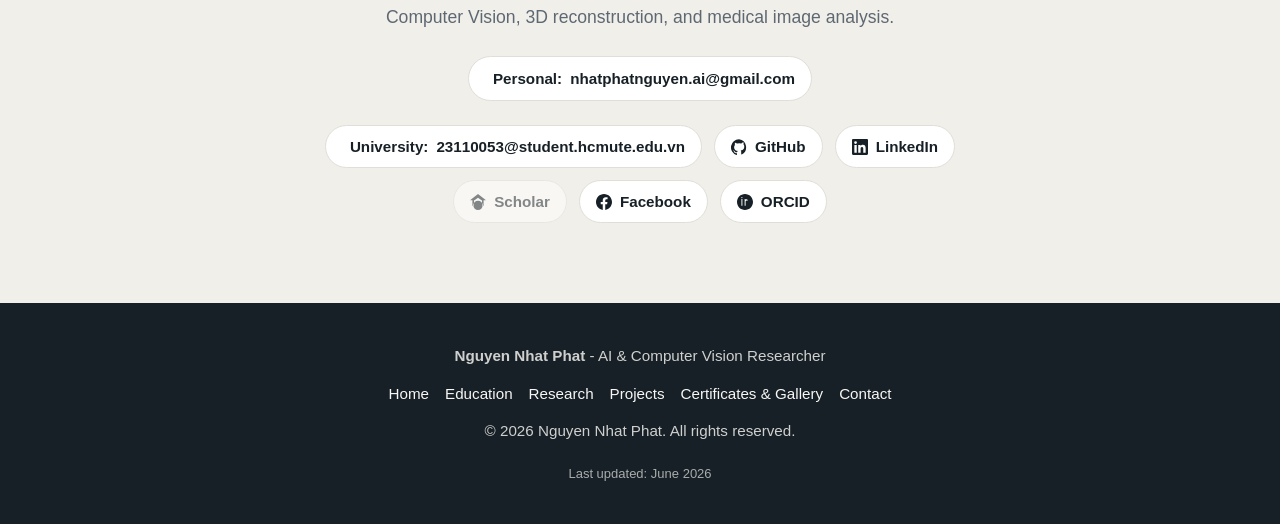
==== commit dea97167: "feat: update GPA to 3.68 and add TOEIC LR 880 certificate with detail modal and gallery entry" ====
--- a/index.html
+++ b/index.html
@@ -320,11 +320,15 @@
               <div class="education-stats">
                 <span class="education-stat">
                   <span data-i18n="education.gpa_label">GPA</span>
-                  <strong>3.65 / 4.0</strong>
+                  <strong>3.68 / 4.0</strong>
                 </span>
                 <span class="education-stat">
                   <span data-i18n="education.ielts_label">IELTS</span>
                   <strong>6.0</strong>
+                </span>
+                <span class="education-stat education-stat--interactive" data-detail-id="toeic-lr-880" role="button" tabindex="0" title="View TOEIC Certificate">
+                  <span data-i18n="education.toeic_label">TOEIC L&R</span>
+                  <strong>880</strong>
                 </span>
               </div>
               <div class="tag-list compact">
--- a/style.css
+++ b/style.css
@@ -906,6 +906,24 @@
   font-weight: 600;
 }
 
+.education-stat[data-detail-id] {
+  cursor: pointer;
+  padding: 0.15rem 0.45rem;
+  margin: -0.15rem -0.45rem;
+  border-radius: var(--radius-sm);
+  transition: background-color var(--transition), color var(--transition);
+}
+
+.education-stat[data-detail-id]:hover,
+.education-stat[data-detail-id]:focus-visible {
+  background: color-mix(in srgb, var(--color-primary) 10%, transparent);
+}
+
+.education-stat[data-detail-id]:hover strong,
+.education-stat[data-detail-id]:focus-visible strong {
+  color: var(--color-primary);
+}
+
 .tag-list {
   display: flex;
   flex-wrap: wrap;
@@ -1136,6 +1154,31 @@
   margin-top: var(--space-4);
 }
 
+.inline-links button.paper-link-btn {
+  display: inline-flex;
+  align-items: center;
+  gap: 0.35rem;
+  padding: 0.25rem 0.65rem;
+  border-radius: var(--radius-sm);
+  border: 1px solid var(--color-border);
+  background: var(--color-surface);
+  color: var(--color-primary);
+  font-size: var(--text-xs);
+  font-weight: 500;
+  cursor: pointer;
+  transition: all 140ms ease;
+}
+
+.inline-links button.paper-link-btn:hover {
+  border-color: var(--color-primary);
+  background: color-mix(in srgb, var(--color-primary) 10%, transparent);
+}
+
+.inline-links button.paper-link-btn svg {
+  width: 0.85rem;
+  height: 0.85rem;
+}
+
 .inline-links a.pdf-placeholder {
   opacity: 0.45;
   cursor: not-allowed;
